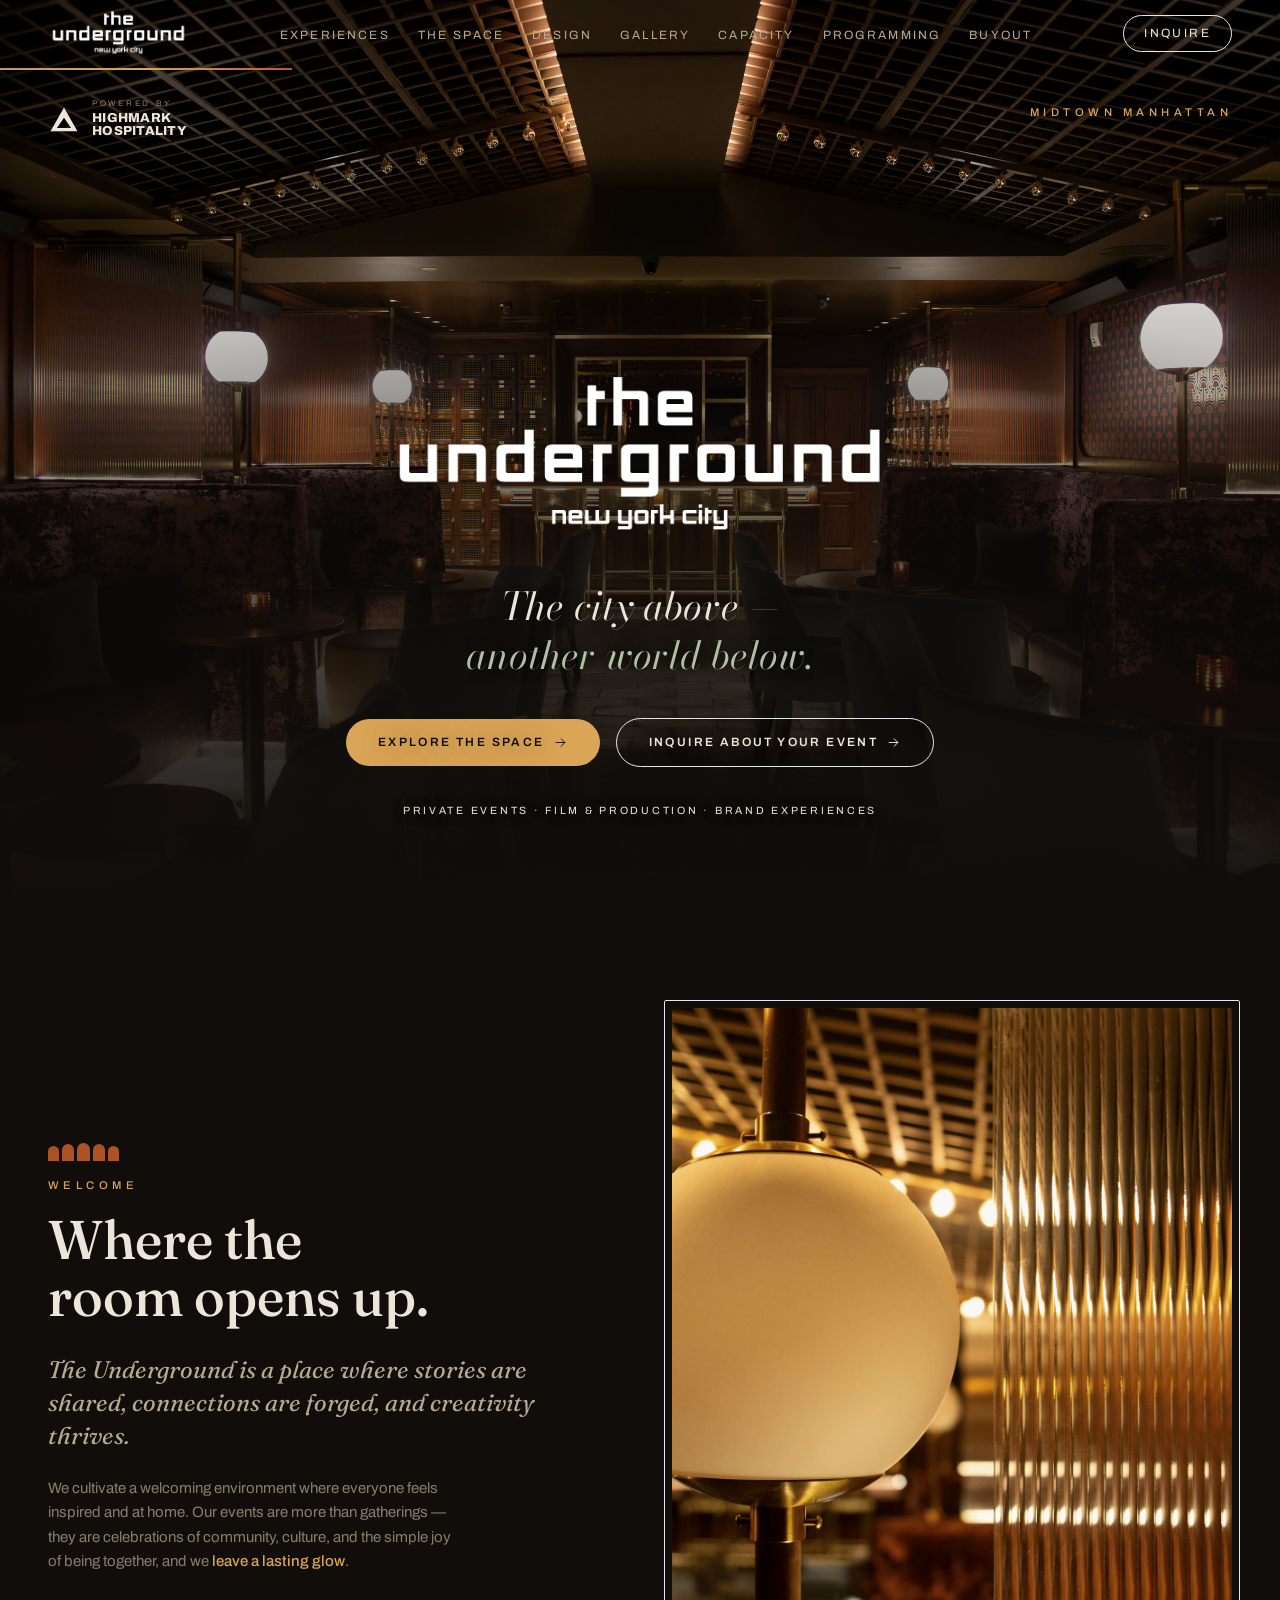
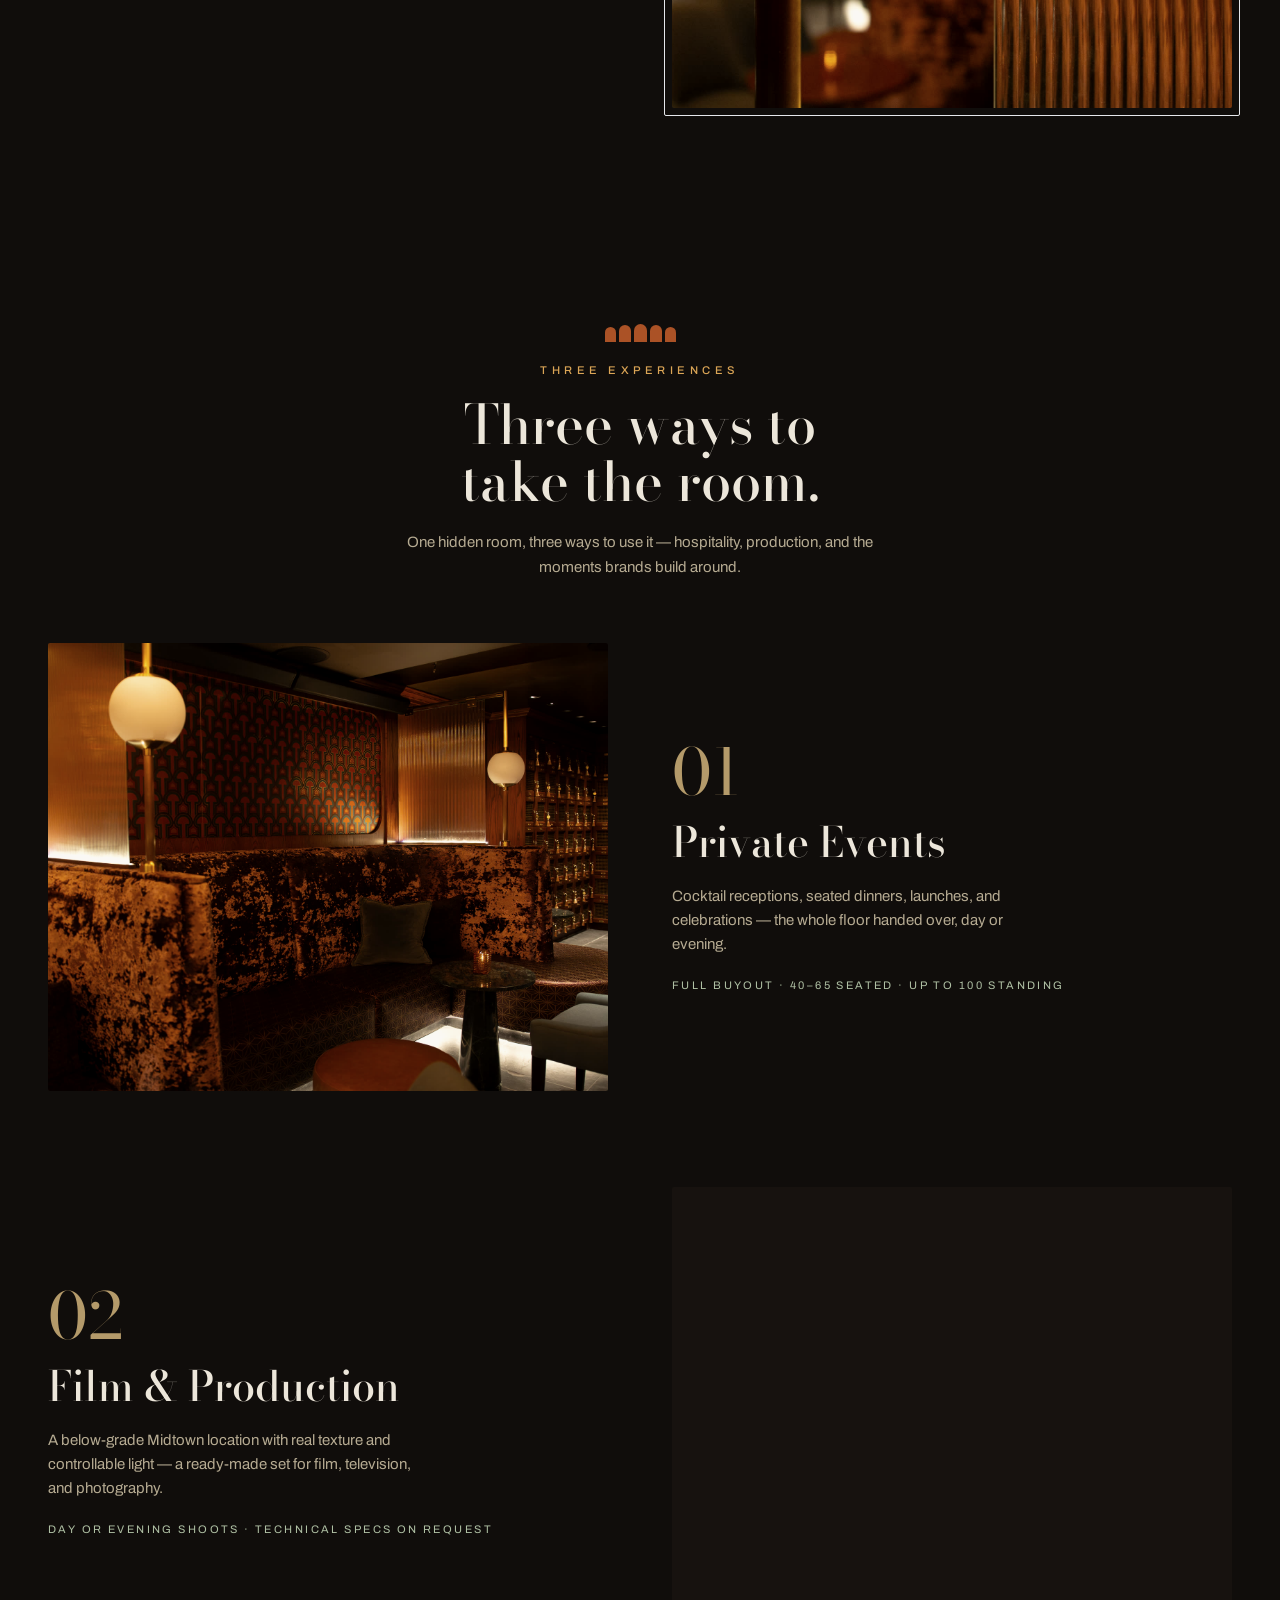
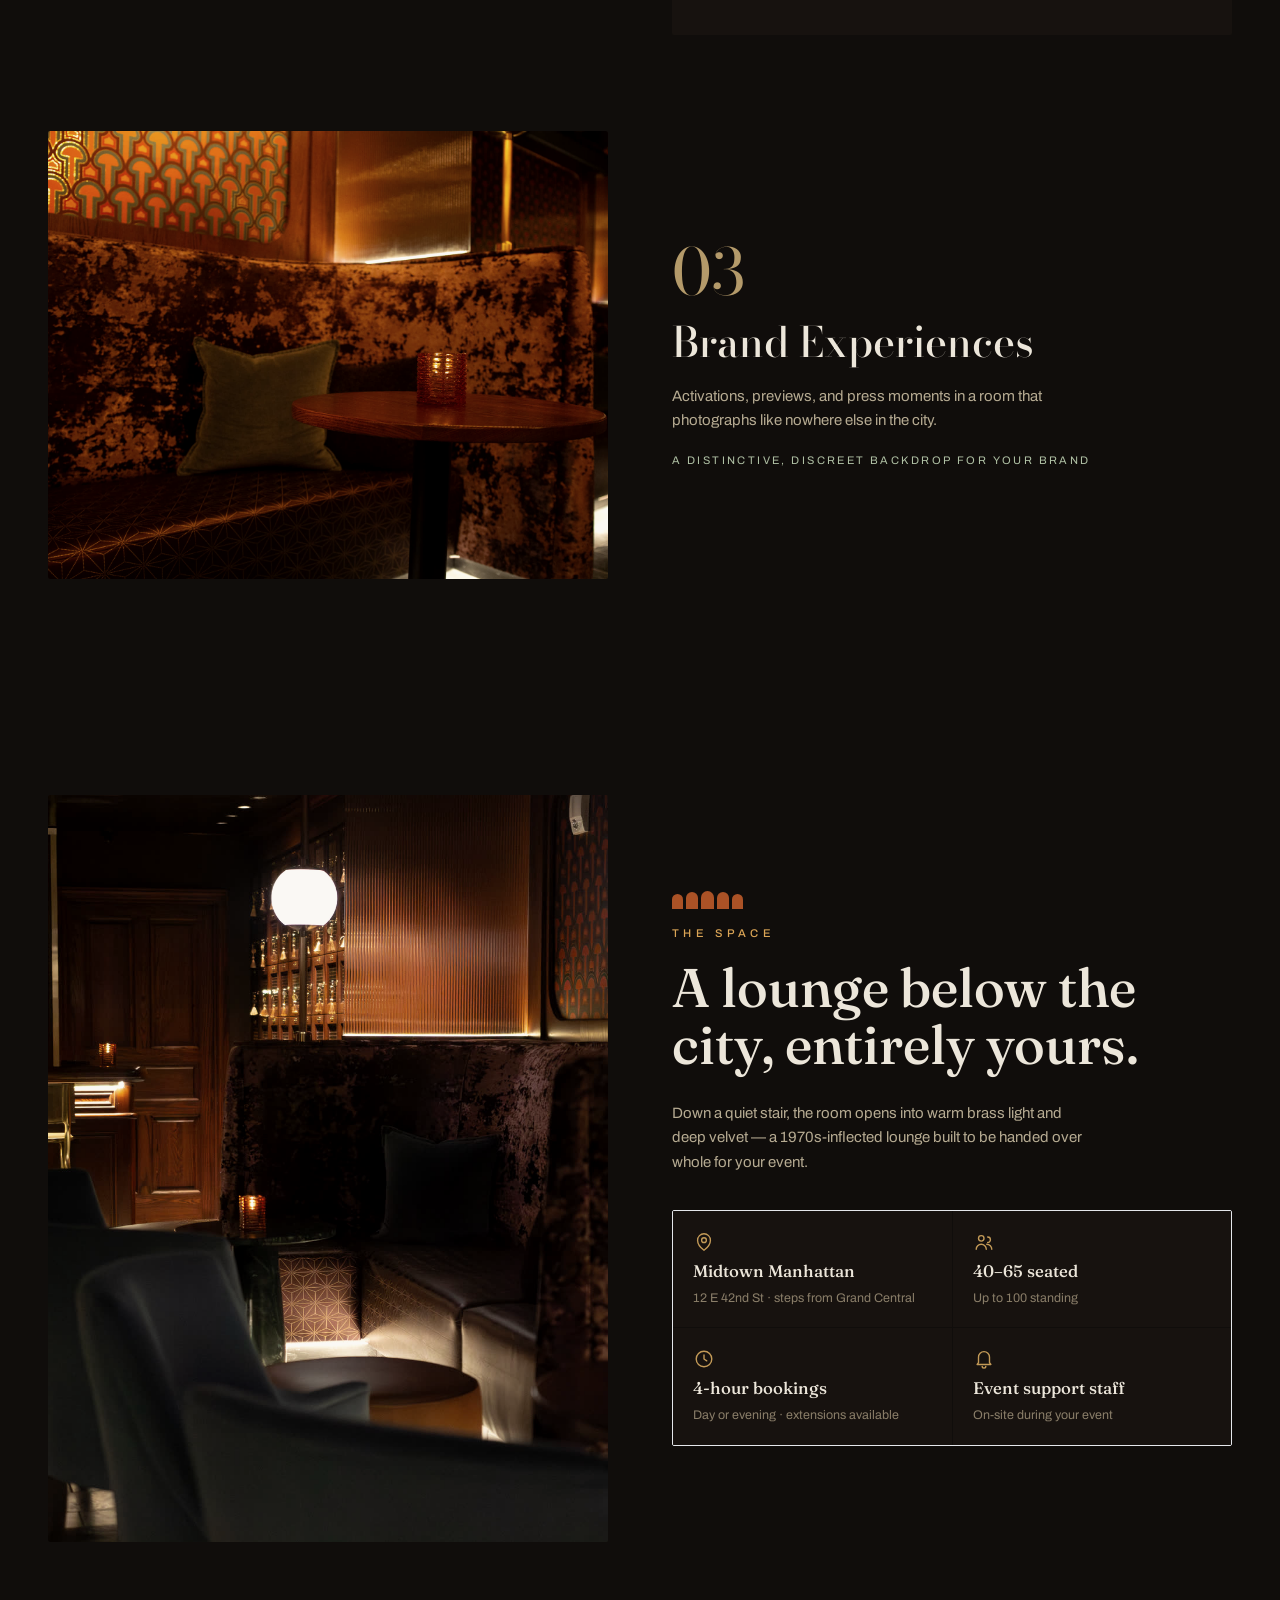
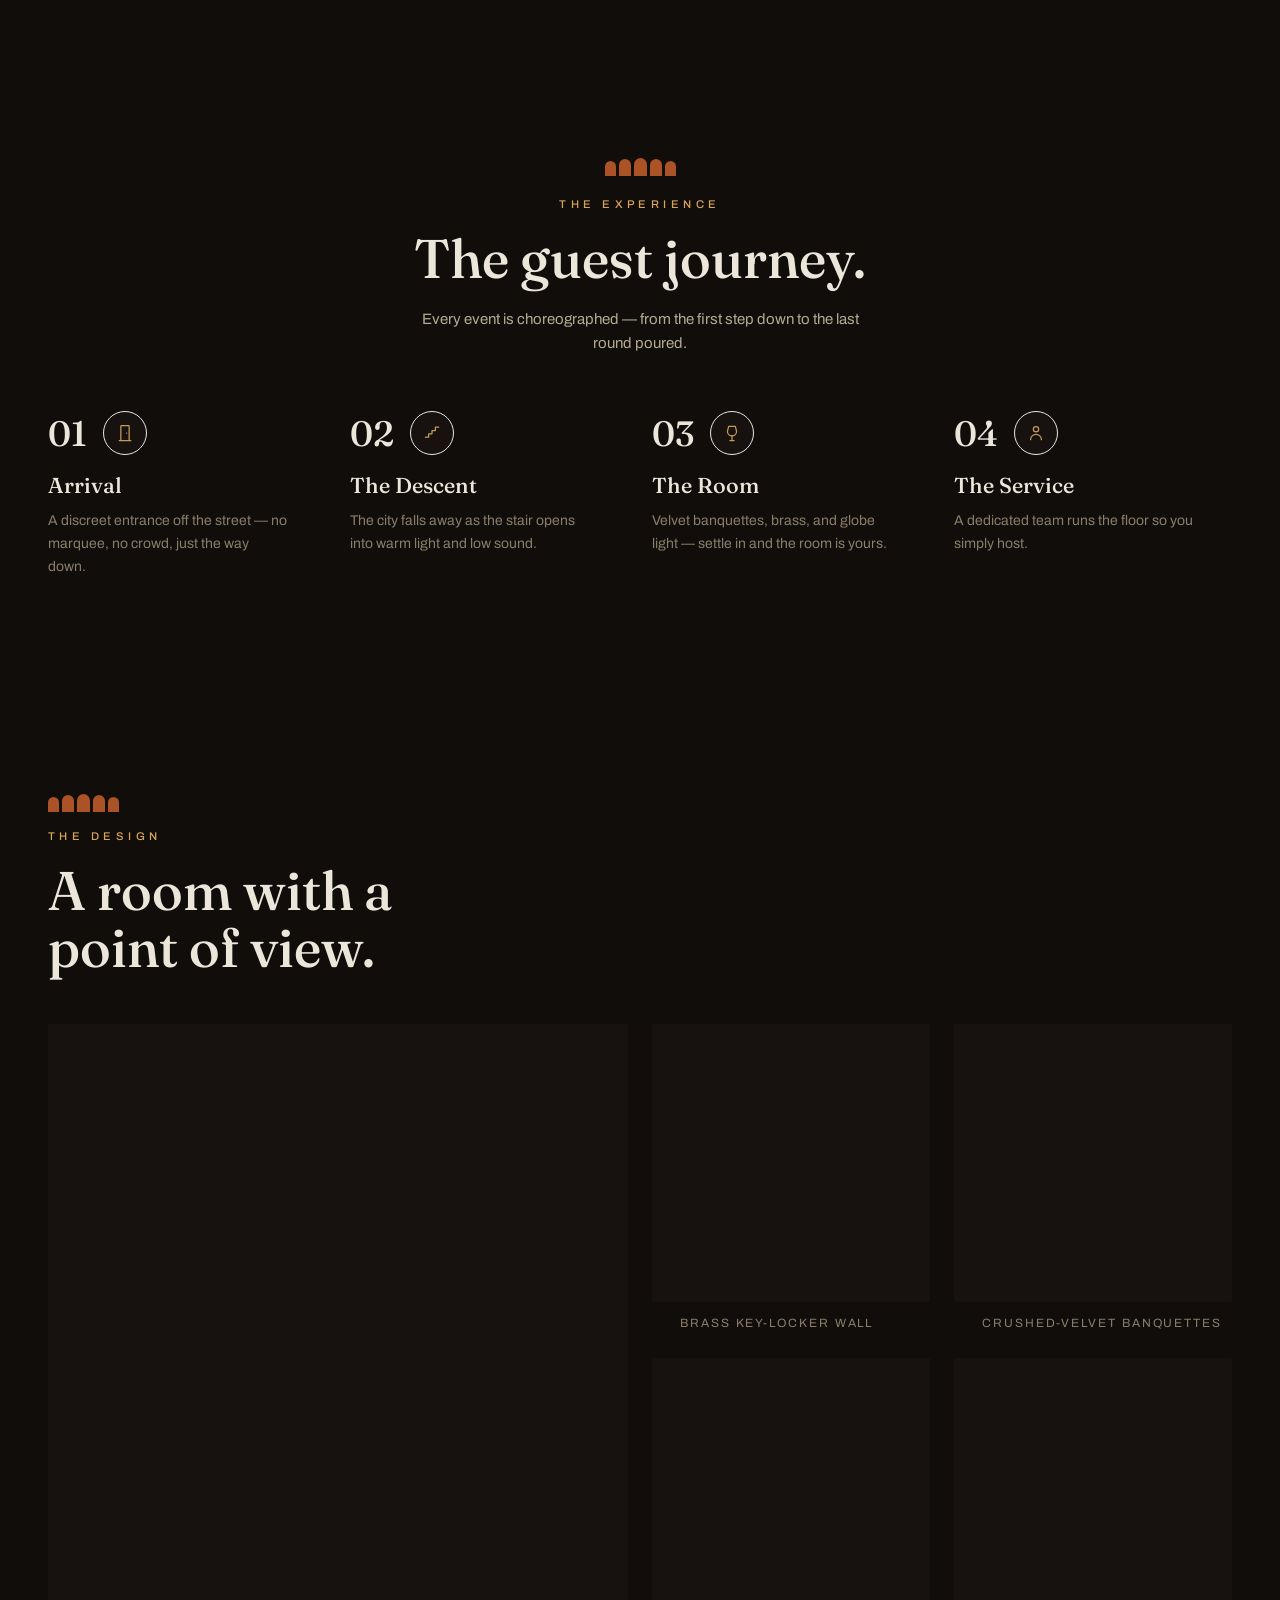
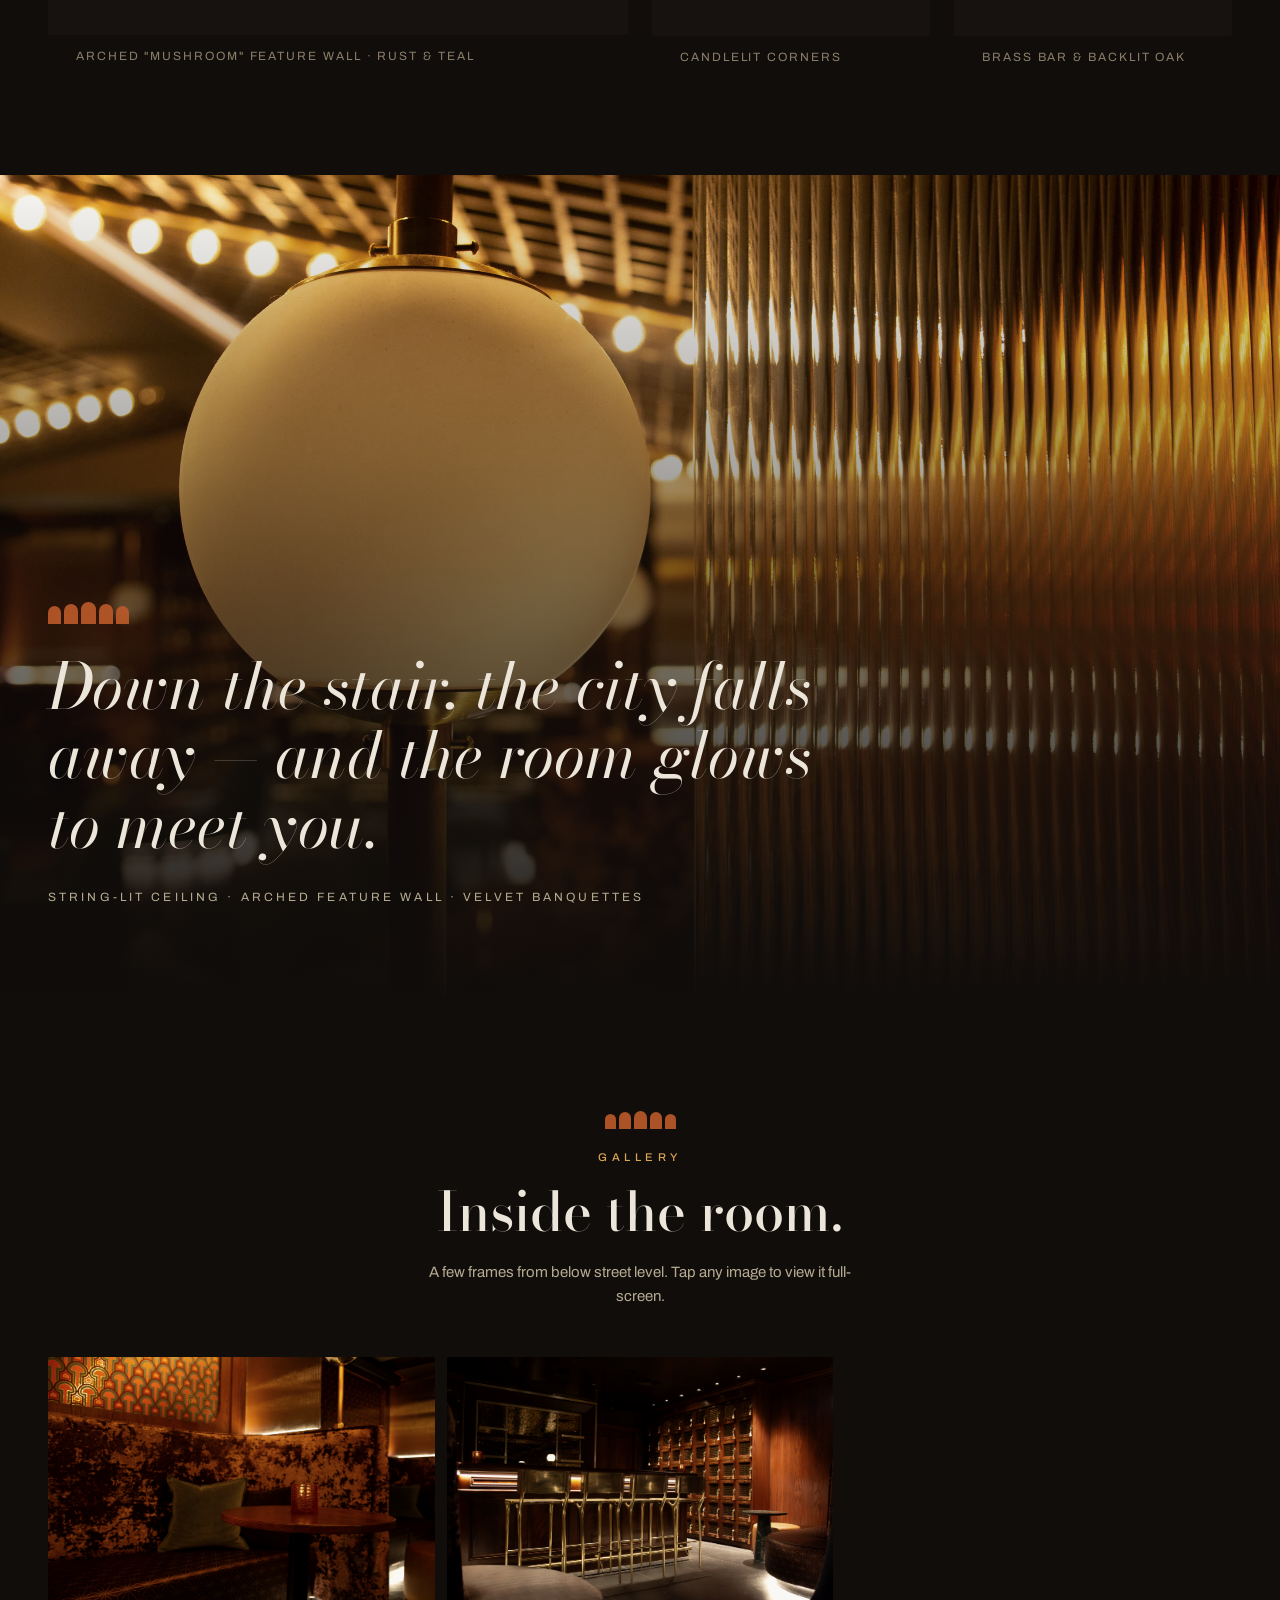
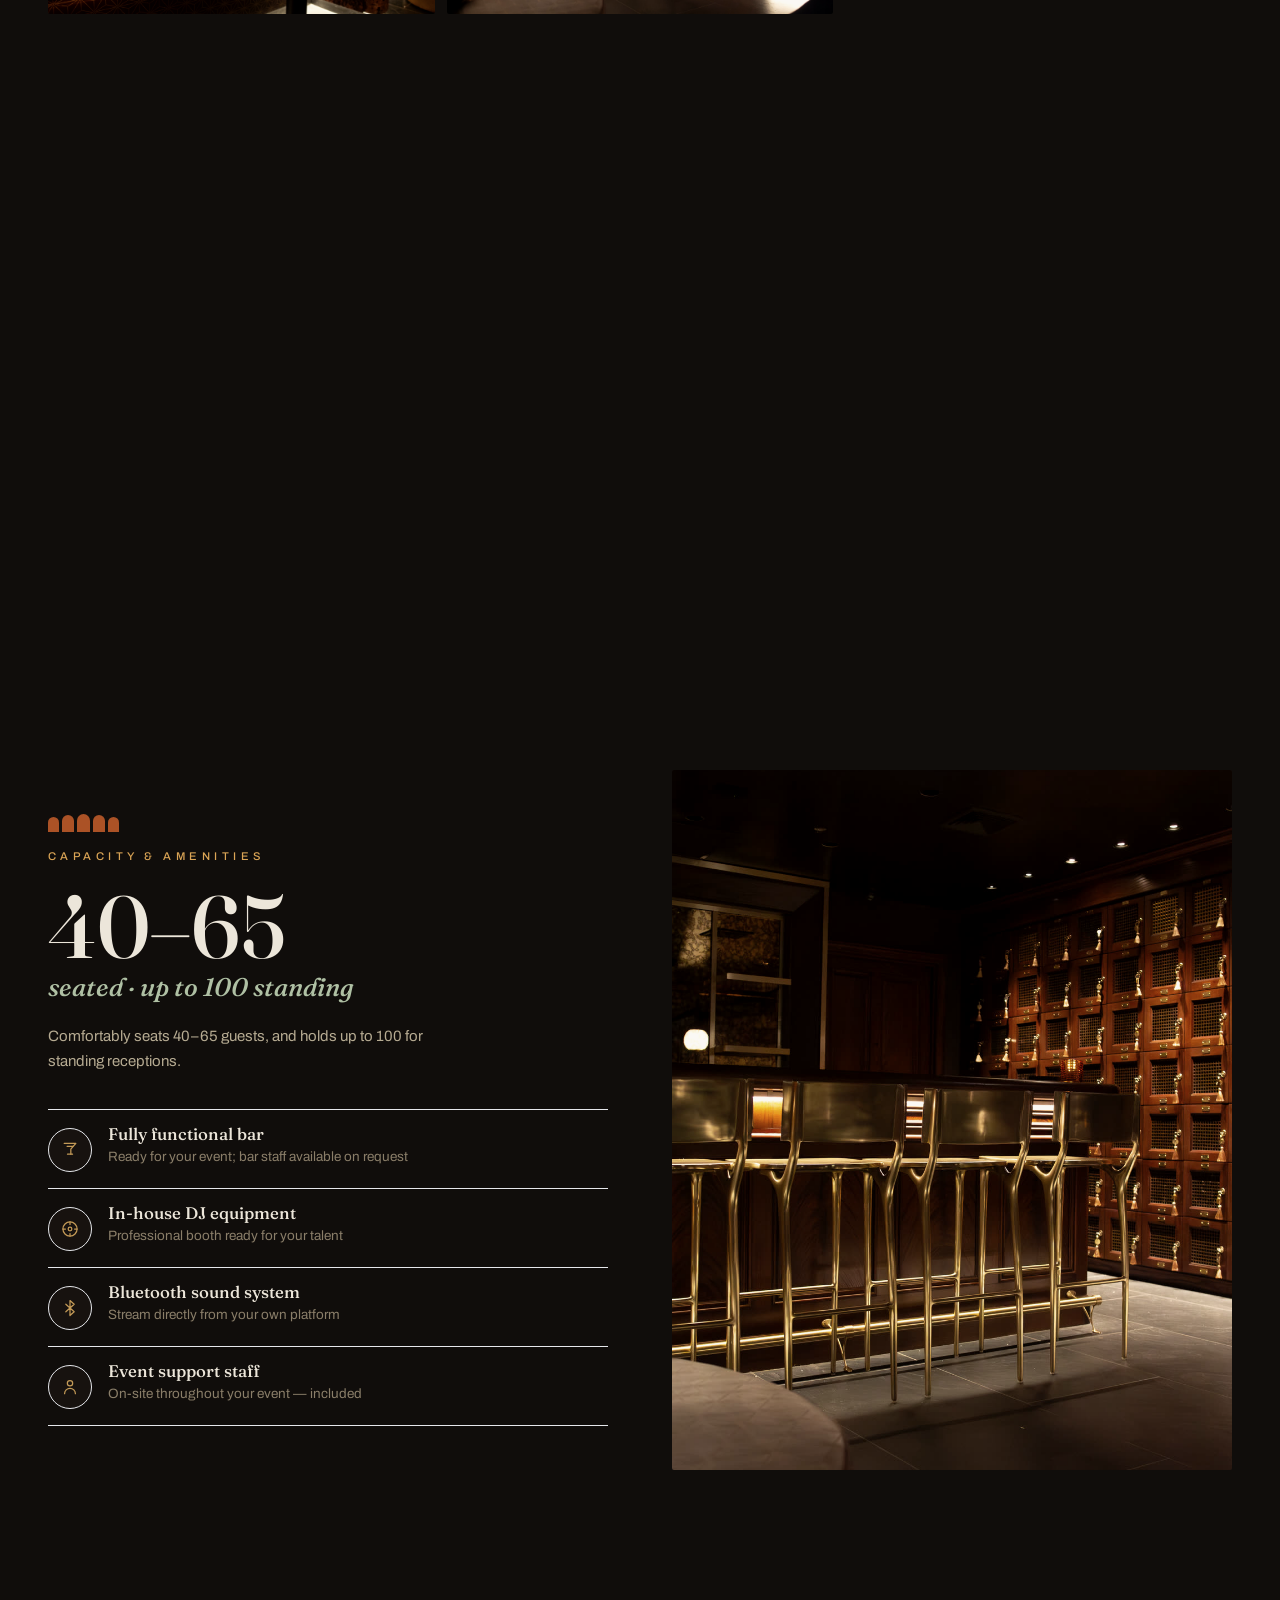
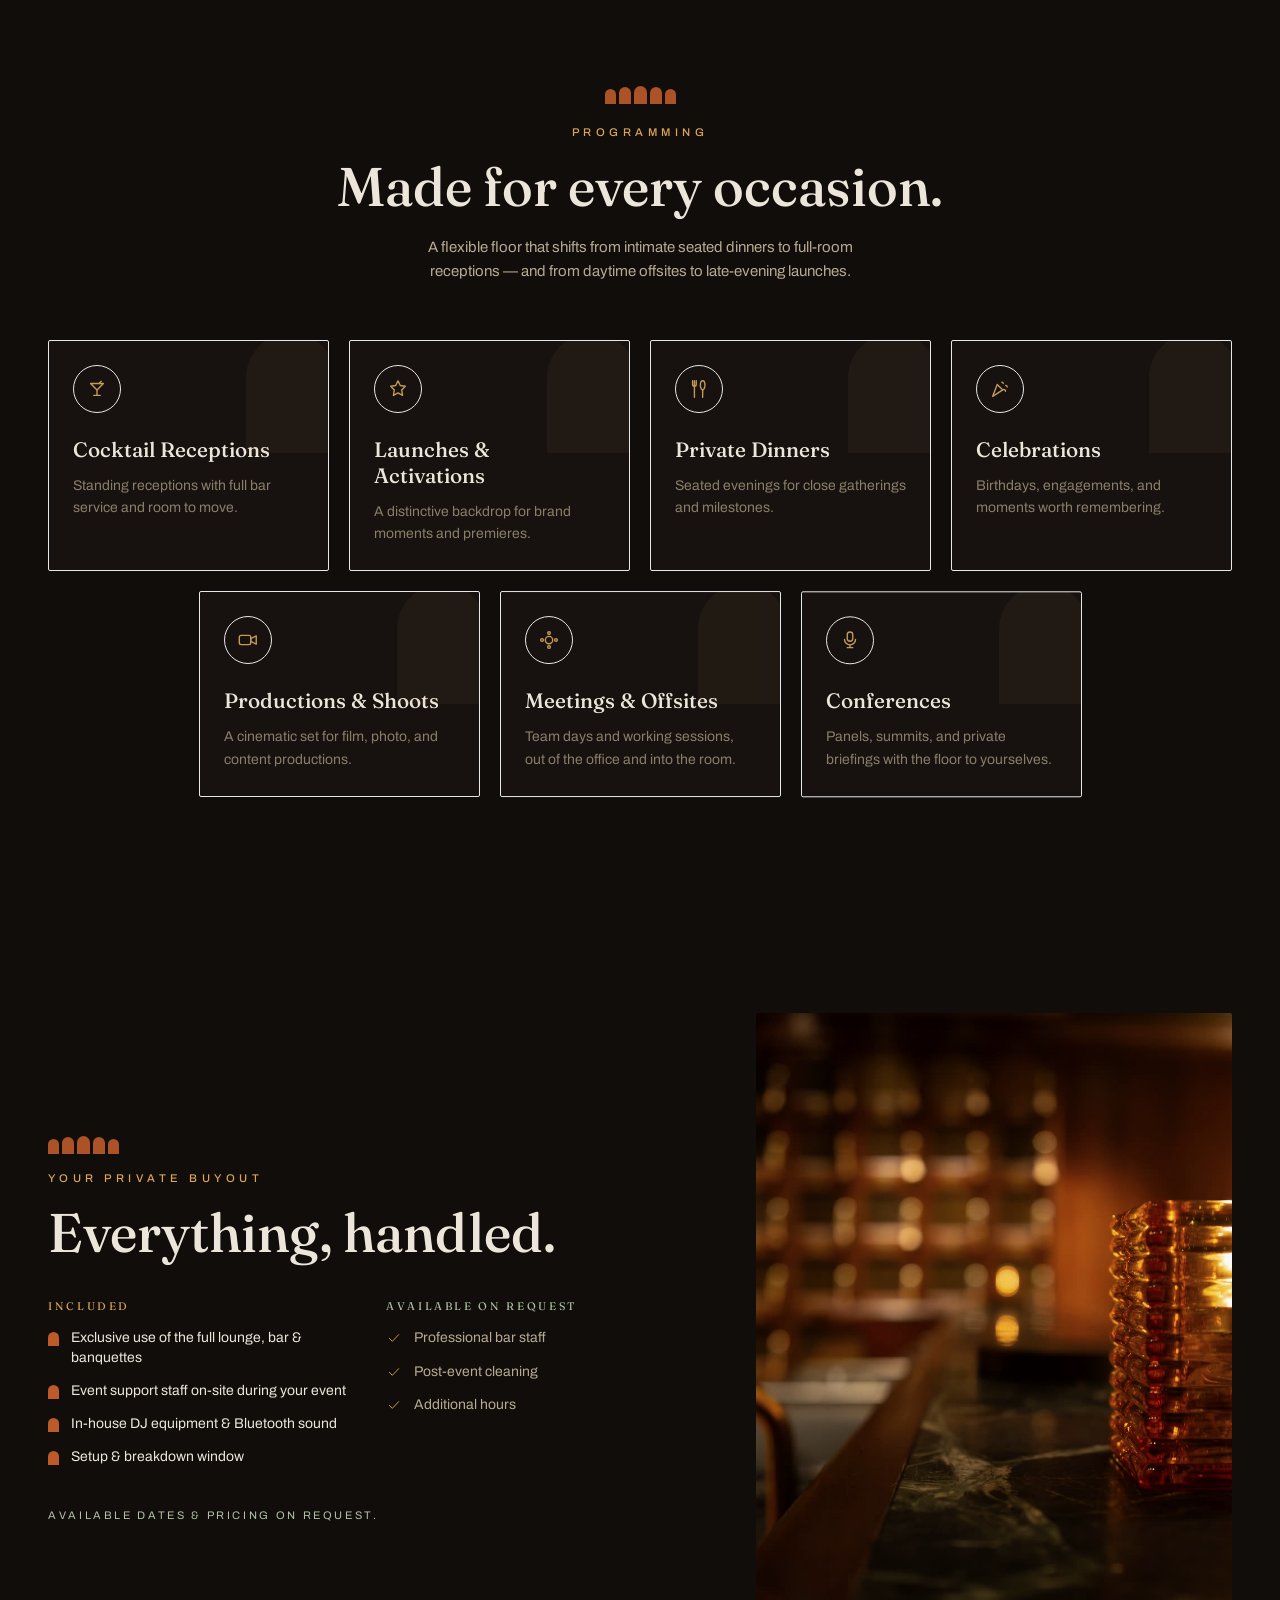
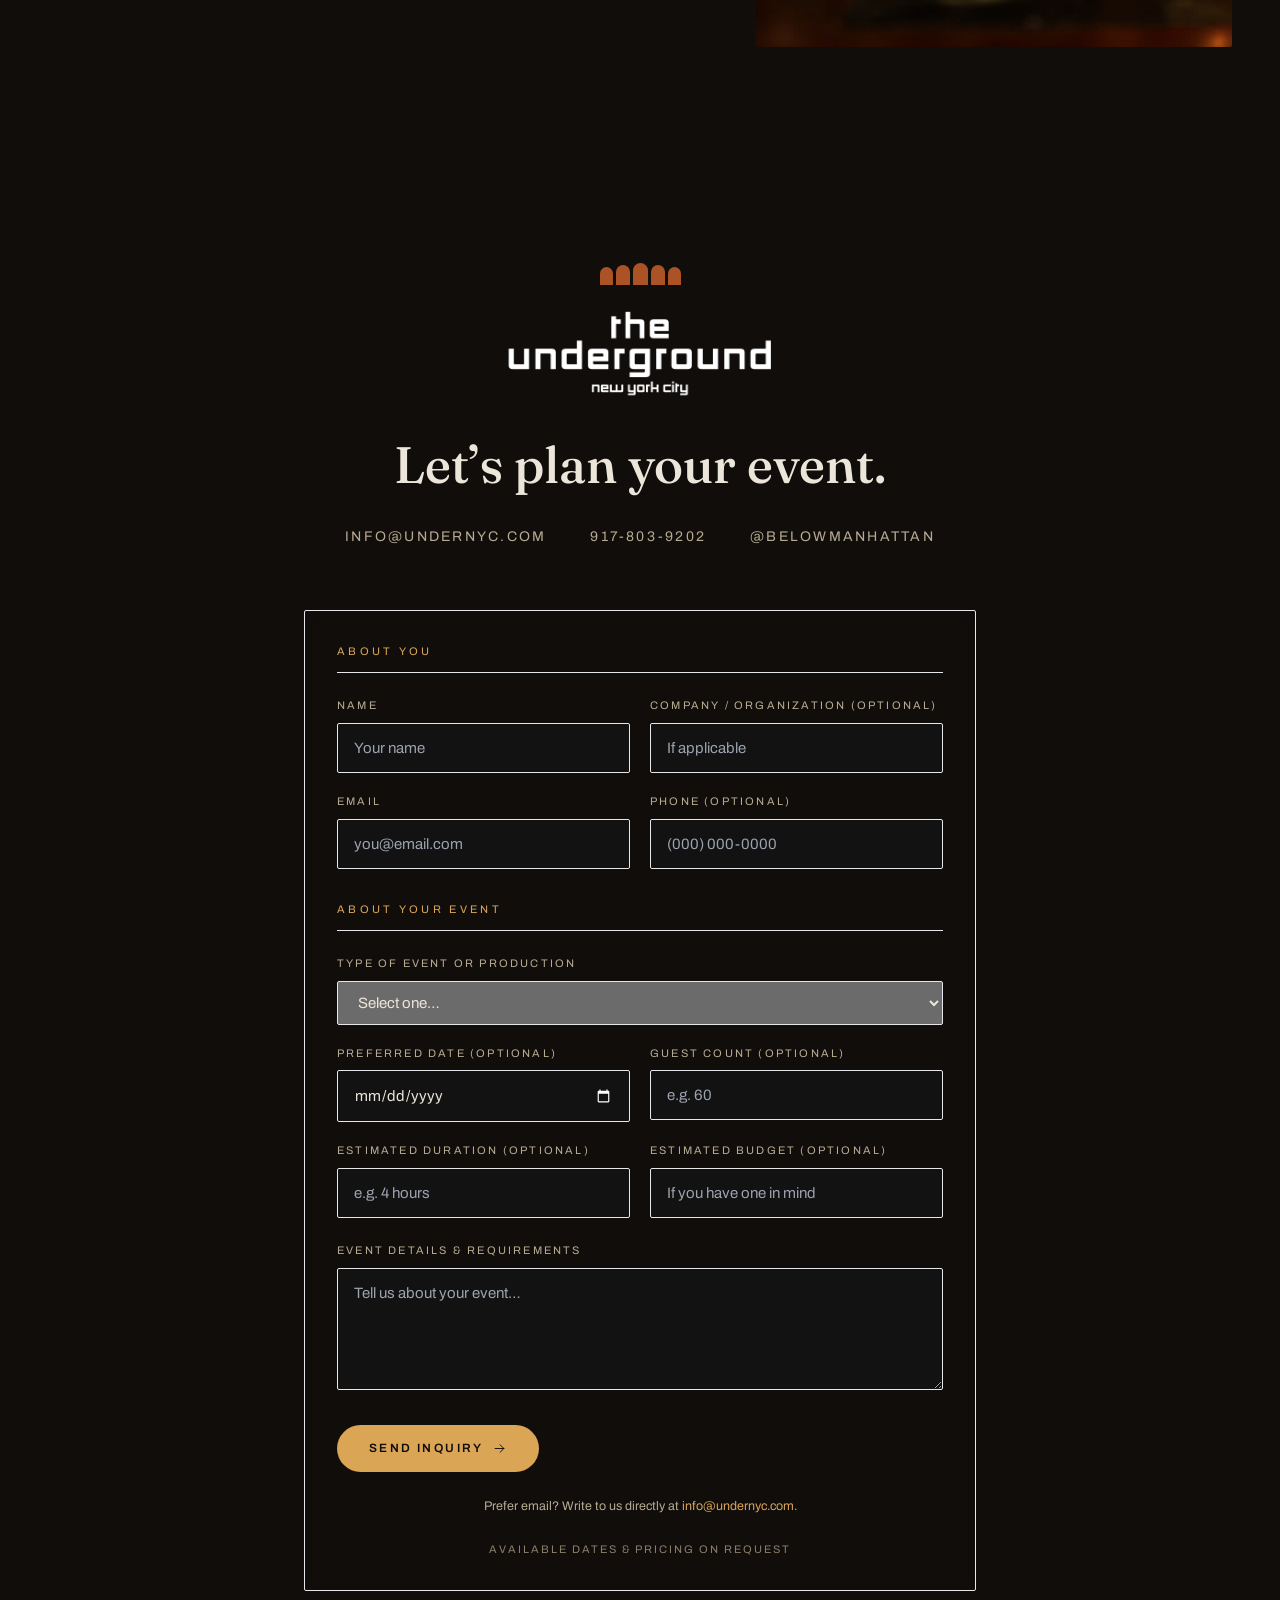
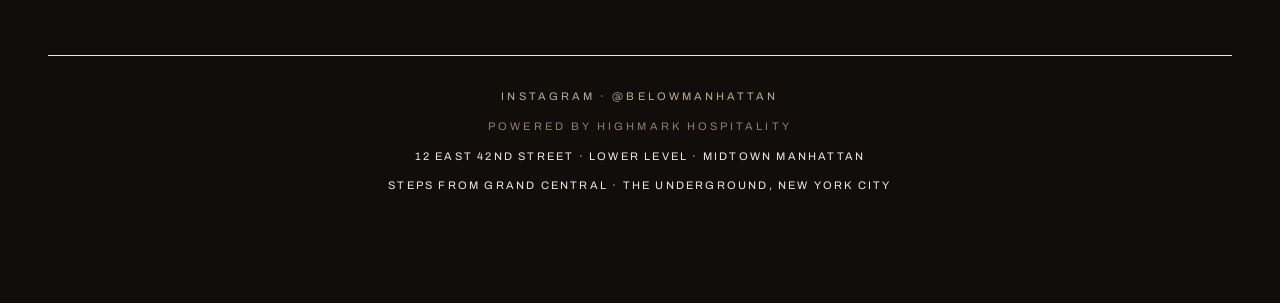
==== index.html @ 2f8ba1d9 "Fix anchor scroll: set html scroll-behavior:auto (CSS smooth was fighting the JS scroll animation)" ====
<!doctype html>
<html lang="en">
  <head>
    <meta charset="UTF-8" />
    <link rel="icon" type="image/svg+xml" href="./favicon.svg" />
    <meta name="viewport" content="width=device-width, initial-scale=1.0" />
    <meta
      name="description"
      content="The Underground — a subterranean cocktail lounge and private event venue in New York City. Powered by Highmark Hospitality. Available dates & pricing on request."
    />
    <meta name="theme-color" content="#100D0B" />
    <link rel="canonical" href="https://santananyc7-hub.github.io/the-underground/" />

    <!-- Open Graph (link previews in iMessage, Slack, WhatsApp, email, social) -->
    <meta property="og:type" content="website" />
    <meta property="og:site_name" content="The Underground" />
    <meta property="og:title" content="The Underground — Private Events · New York City" />
    <meta
      property="og:description"
      content="A subterranean cocktail lounge & private event venue in New York City. Powered by Highmark Hospitality. Available dates & pricing on request."
    />
    <meta property="og:url" content="https://santananyc7-hub.github.io/the-underground/" />
    <meta property="og:image" content="https://santananyc7-hub.github.io/the-underground/og-image.jpg" />
    <meta property="og:image:width" content="1200" />
    <meta property="og:image:height" content="630" />
    <meta property="og:image:alt" content="The Underground — a subterranean cocktail lounge in New York City." />

    <!-- Twitter / X -->
    <meta name="twitter:card" content="summary_large_image" />
    <meta name="twitter:title" content="The Underground — Private Events · New York City" />
    <meta
      name="twitter:description"
      content="A subterranean cocktail lounge & private event venue in NYC. Available dates & pricing on request."
    />
    <meta name="twitter:image" content="https://santananyc7-hub.github.io/the-underground/og-image.jpg" />

    <!-- Structured data for search engines -->
    <script type="application/ld+json">
    {
      "@context": "https://schema.org",
      "@type": "EventVenue",
      "name": "The Underground",
      "description": "A below-grade Midtown Manhattan venue for private events, film & photography production, and brand experiences — steps from Grand Central. Powered by Highmark Hospitality.",
      "url": "https://santananyc7-hub.github.io/the-underground/",
      "image": "https://santananyc7-hub.github.io/the-underground/og-image.jpg",
      "email": "info@undernyc.com",
      "telephone": "+1-917-803-9202",
      "address": {
        "@type": "PostalAddress",
        "streetAddress": "12 East 42nd Street, Lower Level",
        "addressLocality": "New York",
        "addressRegion": "NY",
        "postalCode": "10017",
        "addressCountry": "US"
      },
      "areaServed": "New York City",
      "maximumAttendeeCapacity": 100,
      "sameAs": ["https://www.instagram.com/belowmanhattan"],
      "parentOrganization": {
        "@type": "Organization",
        "name": "Highmark Hospitality"
      }
    }
    </script>

    <!-- Fonts: Fraunces (display) + Archivo (body) -->
    <link rel="preconnect" href="https://fonts.googleapis.com" />
    <link rel="preconnect" href="https://fonts.gstatic.com" crossorigin />
    <link
      href="https://fonts.googleapis.com/css2?family=Archivo:wght@400;500;600;700;800&family=Bodoni+Moda:ital,opsz,wght@0,6..96,400;0,6..96,500;0,6..96,600;1,6..96,400;1,6..96,500&family=Fraunces:ital,opsz,wght@0,9..144,400;0,9..144,500;0,9..144,600;1,9..144,400;1,9..144,500&family=Jura:wght@500;600;700&display=swap"
      rel="stylesheet"
    />

    <title>The Underground — Private Events · New York City</title>
    <script type="module" crossorigin src="./assets/index-Cf33kQbi.js"></script>
    <link rel="stylesheet" crossorigin href="./assets/index-HyzyE_MT.css">
  </head>
  <body>
    <div id="root"></div>
  </body>
</html>
---- assets/index-HyzyE_MT.css ----
*,:before,:after{--tw-border-spacing-x: 0;--tw-border-spacing-y: 0;--tw-translate-x: 0;--tw-translate-y: 0;--tw-rotate: 0;--tw-skew-x: 0;--tw-skew-y: 0;--tw-scale-x: 1;--tw-scale-y: 1;--tw-pan-x: ;--tw-pan-y: ;--tw-pinch-zoom: ;--tw-scroll-snap-strictness: proximity;--tw-gradient-from-position: ;--tw-gradient-via-position: ;--tw-gradient-to-position: ;--tw-ordinal: ;--tw-slashed-zero: ;--tw-numeric-figure: ;--tw-numeric-spacing: ;--tw-numeric-fraction: ;--tw-ring-inset: ;--tw-ring-offset-width: 0px;--tw-ring-offset-color: #fff;--tw-ring-color: rgb(59 130 246 / .5);--tw-ring-offset-shadow: 0 0 #0000;--tw-ring-shadow: 0 0 #0000;--tw-shadow: 0 0 #0000;--tw-shadow-colored: 0 0 #0000;--tw-blur: ;--tw-brightness: ;--tw-contrast: ;--tw-grayscale: ;--tw-hue-rotate: ;--tw-invert: ;--tw-saturate: ;--tw-sepia: ;--tw-drop-shadow: ;--tw-backdrop-blur: ;--tw-backdrop-brightness: ;--tw-backdrop-contrast: ;--tw-backdrop-grayscale: ;--tw-backdrop-hue-rotate: ;--tw-backdrop-invert: ;--tw-backdrop-opacity: ;--tw-backdrop-saturate: ;--tw-backdrop-sepia: ;--tw-contain-size: ;--tw-contain-layout: ;--tw-contain-paint: ;--tw-contain-style: }::backdrop{--tw-border-spacing-x: 0;--tw-border-spacing-y: 0;--tw-translate-x: 0;--tw-translate-y: 0;--tw-rotate: 0;--tw-skew-x: 0;--tw-skew-y: 0;--tw-scale-x: 1;--tw-scale-y: 1;--tw-pan-x: ;--tw-pan-y: ;--tw-pinch-zoom: ;--tw-scroll-snap-strictness: proximity;--tw-gradient-from-position: ;--tw-gradient-via-position: ;--tw-gradient-to-position: ;--tw-ordinal: ;--tw-slashed-zero: ;--tw-numeric-figure: ;--tw-numeric-spacing: ;--tw-numeric-fraction: ;--tw-ring-inset: ;--tw-ring-offset-width: 0px;--tw-ring-offset-color: #fff;--tw-ring-color: rgb(59 130 246 / .5);--tw-ring-offset-shadow: 0 0 #0000;--tw-ring-shadow: 0 0 #0000;--tw-shadow: 0 0 #0000;--tw-shadow-colored: 0 0 #0000;--tw-blur: ;--tw-brightness: ;--tw-contrast: ;--tw-grayscale: ;--tw-hue-rotate: ;--tw-invert: ;--tw-saturate: ;--tw-sepia: ;--tw-drop-shadow: ;--tw-backdrop-blur: ;--tw-backdrop-brightness: ;--tw-backdrop-contrast: ;--tw-backdrop-grayscale: ;--tw-backdrop-hue-rotate: ;--tw-backdrop-invert: ;--tw-backdrop-opacity: ;--tw-backdrop-saturate: ;--tw-backdrop-sepia: ;--tw-contain-size: ;--tw-contain-layout: ;--tw-contain-paint: ;--tw-contain-style: }*,:before,:after{box-sizing:border-box;border-width:0;border-style:solid;border-color:#e5e7eb}:before,:after{--tw-content: ""}html,:host{line-height:1.5;-webkit-text-size-adjust:100%;-moz-tab-size:4;-o-tab-size:4;tab-size:4;font-family:ui-sans-serif,system-ui,sans-serif,"Apple Color Emoji","Segoe UI Emoji",Segoe UI Symbol,"Noto Color Emoji";font-feature-settings:normal;font-variation-settings:normal;-webkit-tap-highlight-color:transparent}body{margin:0;line-height:inherit}hr{height:0;color:inherit;border-top-width:1px}abbr:where([title]){-webkit-text-decoration:underline dotted;text-decoration:underline dotted}h1,h2,h3,h4,h5,h6{font-size:inherit;font-weight:inherit}a{color:inherit;text-decoration:inherit}b,strong{font-weight:bolder}code,kbd,samp,pre{font-family:ui-monospace,SFMono-Regular,Menlo,Monaco,Consolas,Liberation Mono,Courier New,monospace;font-feature-settings:normal;font-variation-settings:normal;font-size:1em}small{font-size:80%}sub,sup{font-size:75%;line-height:0;position:relative;vertical-align:baseline}sub{bottom:-.25em}sup{top:-.5em}table{text-indent:0;border-color:inherit;border-collapse:collapse}button,input,optgroup,select,textarea{font-family:inherit;font-feature-settings:inherit;font-variation-settings:inherit;font-size:100%;font-weight:inherit;line-height:inherit;letter-spacing:inherit;color:inherit;margin:0;padding:0}button,select{text-transform:none}button,input:where([type=button]),input:where([type=reset]),input:where([type=submit]){-webkit-appearance:button;background-color:transparent;background-image:none}:-moz-focusring{outline:auto}:-moz-ui-invalid{box-shadow:none}progress{vertical-align:baseline}::-webkit-inner-spin-button,::-webkit-outer-spin-button{height:auto}[type=search]{-webkit-appearance:textfield;outline-offset:-2px}::-webkit-search-decoration{-webkit-appearance:none}::-webkit-file-upload-button{-webkit-appearance:button;font:inherit}summary{display:list-item}blockquote,dl,dd,h1,h2,h3,h4,h5,h6,hr,figure,p,pre{margin:0}fieldset{margin:0;padding:0}legend{padding:0}ol,ul,menu{list-style:none;margin:0;padding:0}dialog{padding:0}textarea{resize:vertical}input::-moz-placeholder,textarea::-moz-placeholder{opacity:1;color:#9ca3af}input::placeholder,textarea::placeholder{opacity:1;color:#9ca3af}button,[role=button]{cursor:pointer}:disabled{cursor:default}img,svg,video,canvas,audio,iframe,embed,object{display:block;vertical-align:middle}img,video{max-width:100%;height:auto}[hidden]:where(:not([hidden=until-found])){display:none}*{-webkit-font-smoothing:antialiased;-moz-osx-font-smoothing:grayscale}html{scroll-behavior:auto;scroll-padding-top:4.5rem;overflow-x:clip}body{background-color:var(--ink);color:var(--cream);font-family:Archivo,system-ui,sans-serif;line-height:1.6}h1,h2,h3{font-family:Fraunces,Georgia,serif;line-height:1.05;text-wrap:balance}:focus-visible{outline:2px solid var(--amber);outline-offset:3px;border-radius:2px}::-moz-selection{background:#dba55647;color:var(--cream)}::selection{background:#dba55647;color:var(--cream)}.container{width:100%}@media (min-width: 640px){.container{max-width:640px}}@media (min-width: 768px){.container{max-width:768px}}@media (min-width: 1024px){.container{max-width:1024px}}@media (min-width: 1280px){.container{max-width:1280px}}@media (min-width: 1536px){.container{max-width:1536px}}.eyebrow{font-family:Archivo,system-ui,sans-serif;text-transform:uppercase;letter-spacing:.4em;font-size:.7rem;font-weight:500;color:var(--amber)}.grade{filter:saturate(.82) contrast(1.04) brightness(.96) sepia(.06)}.section-pad{padding-block:clamp(4.5rem,12vh,9rem)}.sr-only{position:absolute;width:1px;height:1px;padding:0;margin:-1px;overflow:hidden;clip:rect(0,0,0,0);white-space:nowrap;border-width:0}.pointer-events-none{pointer-events:none}.visible{visibility:visible}.static{position:static}.fixed{position:fixed}.absolute{position:absolute}.relative{position:relative}.-inset-2{top:-.5rem;right:-.5rem;bottom:-.5rem;left:-.5rem}.inset-0{top:0;right:0;bottom:0;left:0}.inset-x-0{left:0;right:0}.-bottom-\[6\%\]{bottom:-6%}.-right-2{right:-.5rem}.-top-2{top:-.5rem}.-top-\[6\%\]{top:-6%}.bottom-0{bottom:0}.left-0{left:0}.left-1\/2{left:50%}.left-2{left:.5rem}.left-\[3\.2rem\]{left:3.2rem}.right-2{right:.5rem}.top-0{top:0}.top-1\.5{top:.375rem}.top-1\/2{top:50%}.top-3{top:.75rem}.top-6{top:1.5rem}.top-\[var\(--bar-h\)\]{top:var(--bar-h)}.-z-0{z-index:0}.-z-10{z-index:-10}.z-10{z-index:10}.z-40{z-index:40}.z-50{z-index:50}.z-\[55\]{z-index:55}.z-\[70\]{z-index:70}.z-\[80\]{z-index:80}.order-1{order:1}.order-2{order:2}.mx-auto{margin-left:auto;margin-right:auto}.mb-2{margin-bottom:.5rem}.mb-3{margin-bottom:.75rem}.mb-4{margin-bottom:1rem}.mb-5{margin-bottom:1.25rem}.mb-6{margin-bottom:1.5rem}.mb-7{margin-bottom:1.75rem}.mt-0\.5{margin-top:.125rem}.mt-1{margin-top:.25rem}.mt-10{margin-top:2.5rem}.mt-12{margin-top:3rem}.mt-14{margin-top:3.5rem}.mt-16{margin-top:4rem}.mt-2{margin-top:.5rem}.mt-3{margin-top:.75rem}.mt-4{margin-top:1rem}.mt-5{margin-top:1.25rem}.mt-6{margin-top:1.5rem}.mt-7{margin-top:1.75rem}.mt-9{margin-top:2.25rem}.block{display:block}.inline-block{display:inline-block}.inline{display:inline}.flex{display:flex}.inline-flex{display:inline-flex}.table{display:table}.grid{display:grid}.hidden{display:none}.aspect-\[3\/4\]{aspect-ratio:3/4}.aspect-\[4\/5\]{aspect-ratio:4/5}.aspect-\[5\/4\]{aspect-ratio:5/4}.aspect-square{aspect-ratio:1 / 1}.h-1{height:.25rem}.h-1\/3{height:33.333333%}.h-10{height:2.5rem}.h-11{height:2.75rem}.h-12{height:3rem}.h-3{height:.75rem}.h-9{height:2.25rem}.h-\[1\.5px\]{height:1.5px}.h-\[2px\]{height:2px}.h-\[80\%\]{height:80%}.h-\[var\(--bar-h\)\]{height:var(--bar-h)}.h-auto{height:auto}.h-full{height:100%}.h-px{height:1px}.max-h-full{max-height:100%}.min-h-\[100svh\]{min-height:100svh}.min-h-\[92svh\]{min-height:92svh}.w-1{width:.25rem}.w-10{width:2.5rem}.w-11{width:2.75rem}.w-12{width:3rem}.w-4{width:1rem}.w-5{width:1.25rem}.w-9{width:2.25rem}.w-\[calc\(100\%-2rem\)\]{width:calc(100% - 2rem)}.w-full{width:100%}.w-px{width:1px}.max-w-2xl{max-width:42rem}.max-w-\[18ch\]{max-width:18ch}.max-w-\[20ch\]{max-width:20ch}.max-w-\[30ch\]{max-width:30ch}.max-w-\[42ch\]{max-width:42ch}.max-w-\[44ch\]{max-width:44ch}.max-w-\[46ch\]{max-width:46ch}.max-w-\[48ch\]{max-width:48ch}.max-w-\[52ch\]{max-width:52ch}.max-w-\[54ch\]{max-width:54ch}.max-w-editorial{max-width:78rem}.max-w-full{max-width:100%}.flex-1{flex:1 1 0%}.shrink-0{flex-shrink:0}.basis-full{flex-basis:100%}.origin-left{transform-origin:left}.origin-top{transform-origin:top}.-translate-x-1\/2{--tw-translate-x: -50%;transform:translate(var(--tw-translate-x),var(--tw-translate-y)) rotate(var(--tw-rotate)) skew(var(--tw-skew-x)) skewY(var(--tw-skew-y)) scaleX(var(--tw-scale-x)) scaleY(var(--tw-scale-y))}.-translate-y-1\/2{--tw-translate-y: -50%;transform:translate(var(--tw-translate-x),var(--tw-translate-y)) rotate(var(--tw-rotate)) skew(var(--tw-skew-x)) skewY(var(--tw-skew-y)) scaleX(var(--tw-scale-x)) scaleY(var(--tw-scale-y))}.translate-y-2{--tw-translate-y: .5rem;transform:translate(var(--tw-translate-x),var(--tw-translate-y)) rotate(var(--tw-rotate)) skew(var(--tw-skew-x)) skewY(var(--tw-skew-y)) scaleX(var(--tw-scale-x)) scaleY(var(--tw-scale-y))}.-rotate-45{--tw-rotate: -45deg;transform:translate(var(--tw-translate-x),var(--tw-translate-y)) rotate(var(--tw-rotate)) skew(var(--tw-skew-x)) skewY(var(--tw-skew-y)) scaleX(var(--tw-scale-x)) scaleY(var(--tw-scale-y))}.rotate-180{--tw-rotate: 180deg;transform:translate(var(--tw-translate-x),var(--tw-translate-y)) rotate(var(--tw-rotate)) skew(var(--tw-skew-x)) skewY(var(--tw-skew-y)) scaleX(var(--tw-scale-x)) scaleY(var(--tw-scale-y))}.rotate-45{--tw-rotate: 45deg;transform:translate(var(--tw-translate-x),var(--tw-translate-y)) rotate(var(--tw-rotate)) skew(var(--tw-skew-x)) skewY(var(--tw-skew-y)) scaleX(var(--tw-scale-x)) scaleY(var(--tw-scale-y))}.scale-x-0{--tw-scale-x: 0;transform:translate(var(--tw-translate-x),var(--tw-translate-y)) rotate(var(--tw-rotate)) skew(var(--tw-skew-x)) skewY(var(--tw-skew-y)) scaleX(var(--tw-scale-x)) scaleY(var(--tw-scale-y))}.select-none{-webkit-user-select:none;-moz-user-select:none;user-select:none}.resize-y{resize:vertical}.columns-2{-moz-columns:2;columns:2}.break-inside-avoid{-moz-column-break-inside:avoid;break-inside:avoid}.grid-cols-2{grid-template-columns:repeat(2,minmax(0,1fr))}.flex-col{flex-direction:column}.flex-wrap{flex-wrap:wrap}.place-items-center{place-items:center}.items-start{align-items:flex-start}.items-end{align-items:flex-end}.items-center{align-items:center}.justify-start{justify-content:flex-start}.justify-end{justify-content:flex-end}.justify-center{justify-content:center}.justify-between{justify-content:space-between}.gap-10{gap:2.5rem}.gap-16{gap:4rem}.gap-2{gap:.5rem}.gap-3{gap:.75rem}.gap-3\.5{gap:.875rem}.gap-4{gap:1rem}.gap-5{gap:1.25rem}.gap-6{gap:1.5rem}.gap-7{gap:1.75rem}.gap-8{gap:2rem}.gap-\[3px\]{gap:3px}.gap-px{gap:1px}.gap-y-12{row-gap:3rem}.divide-y>:not([hidden])~:not([hidden]){--tw-divide-y-reverse: 0;border-top-width:calc(1px * calc(1 - var(--tw-divide-y-reverse)));border-bottom-width:calc(1px * var(--tw-divide-y-reverse))}.self-start{align-self:flex-start}.overflow-hidden{overflow:hidden}.rounded{border-radius:.25rem}.rounded-full{border-radius:9999px}.rounded-sm{border-radius:.125rem}.border{border-width:1px}.border-y{border-top-width:1px;border-bottom-width:1px}.border-b{border-bottom-width:1px}.border-t{border-top-width:1px}.border-transparent{border-color:transparent}.bg-amber{background-color:var(--amber)}.bg-cream{background-color:var(--cream)}.bg-current{background-color:currentColor}.bg-panel{background-color:var(--panel)}.bg-transparent{background-color:transparent}.bg-gradient-to-b{background-image:linear-gradient(to bottom,var(--tw-gradient-stops))}.bg-gradient-to-r{background-image:linear-gradient(to right,var(--tw-gradient-stops))}.bg-gradient-to-t{background-image:linear-gradient(to top,var(--tw-gradient-stops))}.from-brass{--tw-gradient-from: var(--brass) var(--tw-gradient-from-position);--tw-gradient-to: rgb(255 255 255 / 0) var(--tw-gradient-to-position);--tw-gradient-stops: var(--tw-gradient-from), var(--tw-gradient-to)}.from-ink{--tw-gradient-from: var(--ink) var(--tw-gradient-from-position);--tw-gradient-to: rgb(255 255 255 / 0) var(--tw-gradient-to-position);--tw-gradient-stops: var(--tw-gradient-from), var(--tw-gradient-to)}.from-transparent{--tw-gradient-from: transparent var(--tw-gradient-from-position);--tw-gradient-to: rgb(0 0 0 / 0) var(--tw-gradient-to-position);--tw-gradient-stops: var(--tw-gradient-from), var(--tw-gradient-to)}.via-amber{--tw-gradient-to: rgb(255 255 255 / 0) var(--tw-gradient-to-position);--tw-gradient-stops: var(--tw-gradient-from), var(--amber) var(--tw-gradient-via-position), var(--tw-gradient-to)}.to-ink{--tw-gradient-to: var(--ink) var(--tw-gradient-to-position)}.to-rust{--tw-gradient-to: var(--rust) var(--tw-gradient-to-position)}.to-transparent{--tw-gradient-to: transparent var(--tw-gradient-to-position)}.object-contain{-o-object-fit:contain;object-fit:contain}.object-cover{-o-object-fit:cover;object-fit:cover}.p-3{padding:.75rem}.p-4{padding:1rem}.p-6{padding:1.5rem}.px-4{padding-left:1rem;padding-right:1rem}.px-5{padding-left:1.25rem;padding-right:1.25rem}.px-8{padding-left:2rem;padding-right:2rem}.py-1\.5{padding-top:.375rem;padding-bottom:.375rem}.py-2{padding-top:.5rem;padding-bottom:.5rem}.py-3{padding-top:.75rem;padding-bottom:.75rem}.py-3\.5{padding-top:.875rem;padding-bottom:.875rem}.py-4{padding-top:1rem;padding-bottom:1rem}.pb-16{padding-bottom:4rem}.pb-3{padding-bottom:.75rem}.pb-4{padding-bottom:1rem}.pb-6{padding-bottom:1.5rem}.pb-\[0\.12em\]{padding-bottom:.12em}.pt-1{padding-top:.25rem}.pt-8{padding-top:2rem}.text-center{text-align:center}.font-body{font-family:Archivo,system-ui,sans-serif}.font-display{font-family:Fraunces,Georgia,serif}.font-editorial{font-family:Bodoni Moda,Fraunces,Georgia,serif}.font-wordmark{font-family:Jura,Archivo,system-ui,sans-serif}.text-\[1\.05rem\]{font-size:1.05rem}.text-\[1\.35rem\]{font-size:1.35rem}.text-\[1\.3rem\]{font-size:1.3rem}.text-\[10\.5px\]{font-size:10.5px}.text-\[11px\]{font-size:11px}.text-\[12\.5px\]{font-size:12.5px}.text-\[12px\]{font-size:12px}.text-\[13\.5px\]{font-size:13.5px}.text-\[13px\]{font-size:13px}.text-\[14px\]{font-size:14px}.text-\[15px\]{font-size:15px}.text-\[2\.2rem\]{font-size:2.2rem}.text-\[clamp\(1\.15rem\,2vw\,1\.5rem\)\]{font-size:clamp(1.15rem,2vw,1.5rem)}.text-\[clamp\(1\.1rem\,2\.4vw\,1\.6rem\)\]{font-size:clamp(1.1rem,2.4vw,1.6rem)}.text-\[clamp\(1\.35rem\,3\.4vw\,2\.4rem\)\]{font-size:clamp(1.35rem,3.4vw,2.4rem)}.text-\[clamp\(1\.8rem\,4vw\,2\.6rem\)\]{font-size:clamp(1.8rem,4vw,2.6rem)}.text-\[clamp\(1\.9rem\,5\.5vw\,4rem\)\]{font-size:clamp(1.9rem,5.5vw,4rem)}.text-\[clamp\(1\.9rem\,5vw\,3\.2rem\)\]{font-size:clamp(1.9rem,5vw,3.2rem)}.text-\[clamp\(2\.6rem\,6vw\,4rem\)\]{font-size:clamp(2.6rem,6vw,4rem)}.text-\[clamp\(2rem\,5vw\,3\.4rem\)\]{font-size:clamp(2rem,5vw,3.4rem)}.text-\[clamp\(3\.4rem\,9vw\,5\.5rem\)\]{font-size:clamp(3.4rem,9vw,5.5rem)}.text-sm{font-size:.875rem;line-height:1.25rem}.font-extrabold{font-weight:800}.font-medium{font-weight:500}.font-normal{font-weight:400}.font-semibold{font-weight:600}.uppercase{text-transform:uppercase}.lowercase{text-transform:lowercase}.italic{font-style:italic}.leading-\[1\.08\]{line-height:1.08}.leading-\[1\.14\]{line-height:1.14}.leading-none{line-height:1}.leading-relaxed{line-height:1.625}.leading-snug{line-height:1.375}.leading-tight{line-height:1.25}.tracking-\[0\.16em\]{letter-spacing:.16em}.tracking-\[0\.18em\]{letter-spacing:.18em}.tracking-\[0\.22em\]{letter-spacing:.22em}.tracking-\[0\.24em\]{letter-spacing:.24em}.tracking-\[0\.26em\]{letter-spacing:.26em}.tracking-\[0\.28em\]{letter-spacing:.28em}.tracking-\[0\.2em\]{letter-spacing:.2em}.tracking-\[0\.3em\]{letter-spacing:.3em}.text-amber{color:var(--amber)}.text-brass{color:var(--brass)}.text-champagne{color:var(--champagne)}.text-cream{color:var(--cream)}.text-faint{color:var(--faint)}.text-ink{color:var(--ink)}.text-muted{color:var(--muted)}.text-sage{color:var(--sage)}.underline-offset-2{text-underline-offset:2px}.opacity-0{opacity:0}.opacity-100{opacity:1}.opacity-90{opacity:.9}.opacity-\[0\.045\]{opacity:.045}.opacity-\[0\.06\]{opacity:.06}.opacity-\[0\.12\]{opacity:.12}.opacity-\[0\.14\]{opacity:.14}.mix-blend-soft-light{mix-blend-mode:soft-light}.mix-blend-difference{mix-blend-mode:difference}.shadow-2xl{--tw-shadow: 0 25px 50px -12px rgb(0 0 0 / .25);--tw-shadow-colored: 0 25px 50px -12px var(--tw-shadow-color);box-shadow:var(--tw-ring-offset-shadow, 0 0 #0000),var(--tw-ring-shadow, 0 0 #0000),var(--tw-shadow)}.outline{outline-style:solid}.ring{--tw-ring-offset-shadow: var(--tw-ring-inset) 0 0 0 var(--tw-ring-offset-width) var(--tw-ring-offset-color);--tw-ring-shadow: var(--tw-ring-inset) 0 0 0 calc(3px + var(--tw-ring-offset-width)) var(--tw-ring-color);box-shadow:var(--tw-ring-offset-shadow),var(--tw-ring-shadow),var(--tw-shadow, 0 0 #0000)}.filter{filter:var(--tw-blur) var(--tw-brightness) var(--tw-contrast) var(--tw-grayscale) var(--tw-hue-rotate) var(--tw-invert) var(--tw-saturate) var(--tw-sepia) var(--tw-drop-shadow)}.backdrop-blur-lg{--tw-backdrop-blur: blur(16px);-webkit-backdrop-filter:var(--tw-backdrop-blur) var(--tw-backdrop-brightness) var(--tw-backdrop-contrast) var(--tw-backdrop-grayscale) var(--tw-backdrop-hue-rotate) var(--tw-backdrop-invert) var(--tw-backdrop-opacity) var(--tw-backdrop-saturate) var(--tw-backdrop-sepia);backdrop-filter:var(--tw-backdrop-blur) var(--tw-backdrop-brightness) var(--tw-backdrop-contrast) var(--tw-backdrop-grayscale) var(--tw-backdrop-hue-rotate) var(--tw-backdrop-invert) var(--tw-backdrop-opacity) var(--tw-backdrop-saturate) var(--tw-backdrop-sepia)}.backdrop-blur-md{--tw-backdrop-blur: blur(12px);-webkit-backdrop-filter:var(--tw-backdrop-blur) var(--tw-backdrop-brightness) var(--tw-backdrop-contrast) var(--tw-backdrop-grayscale) var(--tw-backdrop-hue-rotate) var(--tw-backdrop-invert) var(--tw-backdrop-opacity) var(--tw-backdrop-saturate) var(--tw-backdrop-sepia);backdrop-filter:var(--tw-backdrop-blur) var(--tw-backdrop-brightness) var(--tw-backdrop-contrast) var(--tw-backdrop-grayscale) var(--tw-backdrop-hue-rotate) var(--tw-backdrop-invert) var(--tw-backdrop-opacity) var(--tw-backdrop-saturate) var(--tw-backdrop-sepia)}.backdrop-blur-sm{--tw-backdrop-blur: blur(4px);-webkit-backdrop-filter:var(--tw-backdrop-blur) var(--tw-backdrop-brightness) var(--tw-backdrop-contrast) var(--tw-backdrop-grayscale) var(--tw-backdrop-hue-rotate) var(--tw-backdrop-invert) var(--tw-backdrop-opacity) var(--tw-backdrop-saturate) var(--tw-backdrop-sepia);backdrop-filter:var(--tw-backdrop-blur) var(--tw-backdrop-brightness) var(--tw-backdrop-contrast) var(--tw-backdrop-grayscale) var(--tw-backdrop-hue-rotate) var(--tw-backdrop-invert) var(--tw-backdrop-opacity) var(--tw-backdrop-saturate) var(--tw-backdrop-sepia)}.transition{transition-property:color,background-color,border-color,text-decoration-color,fill,stroke,opacity,box-shadow,transform,filter,backdrop-filter;transition-timing-function:cubic-bezier(.4,0,.2,1);transition-duration:.15s}.transition-\[color\,background-color\]{transition-property:color,background-color;transition-timing-function:cubic-bezier(.4,0,.2,1);transition-duration:.15s}.transition-all{transition-property:all;transition-timing-function:cubic-bezier(.4,0,.2,1);transition-duration:.15s}.transition-colors{transition-property:color,background-color,border-color,text-decoration-color,fill,stroke;transition-timing-function:cubic-bezier(.4,0,.2,1);transition-duration:.15s}.transition-opacity{transition-property:opacity;transition-timing-function:cubic-bezier(.4,0,.2,1);transition-duration:.15s}.transition-transform{transition-property:transform;transition-timing-function:cubic-bezier(.4,0,.2,1);transition-duration:.15s}.duration-200{transition-duration:.2s}.duration-300{transition-duration:.3s}.duration-500{transition-duration:.5s}.duration-700{transition-duration:.7s}.duration-\[1200ms\]{transition-duration:1.2s}.ease-editorial{transition-timing-function:cubic-bezier(.22,1,.36,1)}.\[color-scheme\:dark\]{color-scheme:dark}.\[column-gap\:0\.75rem\]{-moz-column-gap:.75rem;column-gap:.75rem}.\[text-shadow\:0_1px_12px_rgba\(0\,0\,0\,0\.7\)\]{text-shadow:0 1px 12px rgba(0,0,0,.7)}.\[text-shadow\:0_1px_18px_rgba\(0\,0\,0\,0\.75\)\]{text-shadow:0 1px 18px rgba(0,0,0,.75)}.\[text-shadow\:0_1px_28px_rgba\(0\,0\,0\,0\.55\)\]{text-shadow:0 1px 28px rgba(0,0,0,.55)}:root{--ink: #100d0b;--panel: #17120f;--cream: #ece6da;--muted: #b6ab92;--faint: #8a7e69;--amber: #dba556;--brass: #c39a57;--rust: #bc5a2a;--sage: #afc0a4;--champagne: #b49a6a;--olive: #3b413a;--bar-h: 4.25rem;color-scheme:dark}@media (prefers-reduced-motion: reduce){html{scroll-behavior:auto}*,*:before,*:after{animation-duration:.001ms!important;animation-iteration-count:1!important;transition-duration:.001ms!important}}.hover\:border-amber:hover{border-color:var(--amber)}.hover\:bg-amber:hover{background-color:var(--amber)}.hover\:text-amber:hover{color:var(--amber)}.hover\:text-cream:hover{color:var(--cream)}.hover\:text-ink:hover{color:var(--ink)}.hover\:underline:hover{text-decoration-line:underline}.focus\:not-sr-only:focus{position:static;width:auto;height:auto;padding:0;margin:0;overflow:visible;clip:auto;white-space:normal}.focus\:fixed:focus{position:fixed}.focus\:left-4:focus{left:1rem}.focus\:top-4:focus{top:1rem}.focus\:z-\[60\]:focus{z-index:60}.focus\:rounded-full:focus{border-radius:9999px}.focus\:border-amber:focus{border-color:var(--amber)}.focus\:bg-amber:focus{background-color:var(--amber)}.focus\:px-5:focus{padding-left:1.25rem;padding-right:1.25rem}.focus\:py-2:focus{padding-top:.5rem;padding-bottom:.5rem}.focus\:text-\[12px\]:focus{font-size:12px}.focus\:font-semibold:focus{font-weight:600}.focus\:uppercase:focus{text-transform:uppercase}.focus\:tracking-\[0\.2em\]:focus{letter-spacing:.2em}.focus\:text-ink:focus{color:var(--ink)}.focus\:outline-none:focus{outline:2px solid transparent;outline-offset:2px}.active\:scale-\[0\.97\]:active{--tw-scale-x: .97;--tw-scale-y: .97;transform:translate(var(--tw-translate-x),var(--tw-translate-y)) rotate(var(--tw-rotate)) skew(var(--tw-skew-x)) skewY(var(--tw-skew-y)) scaleX(var(--tw-scale-x)) scaleY(var(--tw-scale-y))}.group:hover .group-hover\:translate-x-1{--tw-translate-x: .25rem;transform:translate(var(--tw-translate-x),var(--tw-translate-y)) rotate(var(--tw-rotate)) skew(var(--tw-skew-x)) skewY(var(--tw-skew-y)) scaleX(var(--tw-scale-x)) scaleY(var(--tw-scale-y))}.group:hover .group-hover\:translate-y-0{--tw-translate-y: 0px;transform:translate(var(--tw-translate-x),var(--tw-translate-y)) rotate(var(--tw-rotate)) skew(var(--tw-skew-x)) skewY(var(--tw-skew-y)) scaleX(var(--tw-scale-x)) scaleY(var(--tw-scale-y))}.group:hover .group-hover\:scale-\[1\.06\]{--tw-scale-x: 1.06;--tw-scale-y: 1.06;transform:translate(var(--tw-translate-x),var(--tw-translate-y)) rotate(var(--tw-rotate)) skew(var(--tw-skew-x)) skewY(var(--tw-skew-y)) scaleX(var(--tw-scale-x)) scaleY(var(--tw-scale-y))}.group:hover .group-hover\:scale-x-100{--tw-scale-x: 1;transform:translate(var(--tw-translate-x),var(--tw-translate-y)) rotate(var(--tw-rotate)) skew(var(--tw-skew-x)) skewY(var(--tw-skew-y)) scaleX(var(--tw-scale-x)) scaleY(var(--tw-scale-y))}.group:hover .group-hover\:text-ink{color:var(--ink)}.group:hover .group-hover\:opacity-100{opacity:1}.group:hover .group-hover\:opacity-\[0\.12\]{opacity:.12}@media (min-width: 640px){.sm\:left-6{left:1.5rem}.sm\:right-6{right:1.5rem}.sm\:col-span-2{grid-column:span 2 / span 2}.sm\:block{display:block}.sm\:inline-block{display:inline-block}.sm\:basis-\[calc\(50\%-0\.625rem\)\]{flex-basis:calc(50% - .625rem)}.sm\:grid-cols-2{grid-template-columns:repeat(2,minmax(0,1fr))}.sm\:flex-row{flex-direction:row}.sm\:gap-24{gap:6rem}.sm\:gap-4{gap:1rem}.sm\:gap-5{gap:1.25rem}.sm\:gap-x-10{-moz-column-gap:2.5rem;column-gap:2.5rem}.sm\:p-5{padding:1.25rem}.sm\:p-8{padding:2rem}.sm\:px-8{padding-left:2rem;padding-right:2rem}.sm\:pb-20{padding-bottom:5rem}.sm\:pb-24{padding-bottom:6rem}}@media (min-width: 768px){.md\:order-1{order:1}.md\:order-2{order:2}.md\:block{display:block}.md\:aspect-\[3\/4\]{aspect-ratio:3/4}.md\:columns-3{-moz-columns:3;columns:3}.md\:grid-cols-2{grid-template-columns:repeat(2,minmax(0,1fr))}.md\:grid-cols-\[1\.15fr_0\.85fr\]{grid-template-columns:1.15fr .85fr}.md\:items-center{align-items:center}.md\:gap-16{gap:4rem}}@media (min-width: 1024px){.lg\:block{display:block}.lg\:flex{display:flex}.lg\:hidden{display:none}.lg\:aspect-auto{aspect-ratio:auto}.lg\:h-\[calc\(100\%-2rem\)\]{height:calc(100% - 2rem)}.lg\:basis-\[calc\(25\%-0\.9375rem\)\]{flex-basis:calc(25% - .9375rem)}.lg\:grid-cols-2{grid-template-columns:repeat(2,minmax(0,1fr))}.lg\:grid-cols-4{grid-template-columns:repeat(4,minmax(0,1fr))}.lg\:gap-x-6{-moz-column-gap:1.5rem;column-gap:1.5rem}}
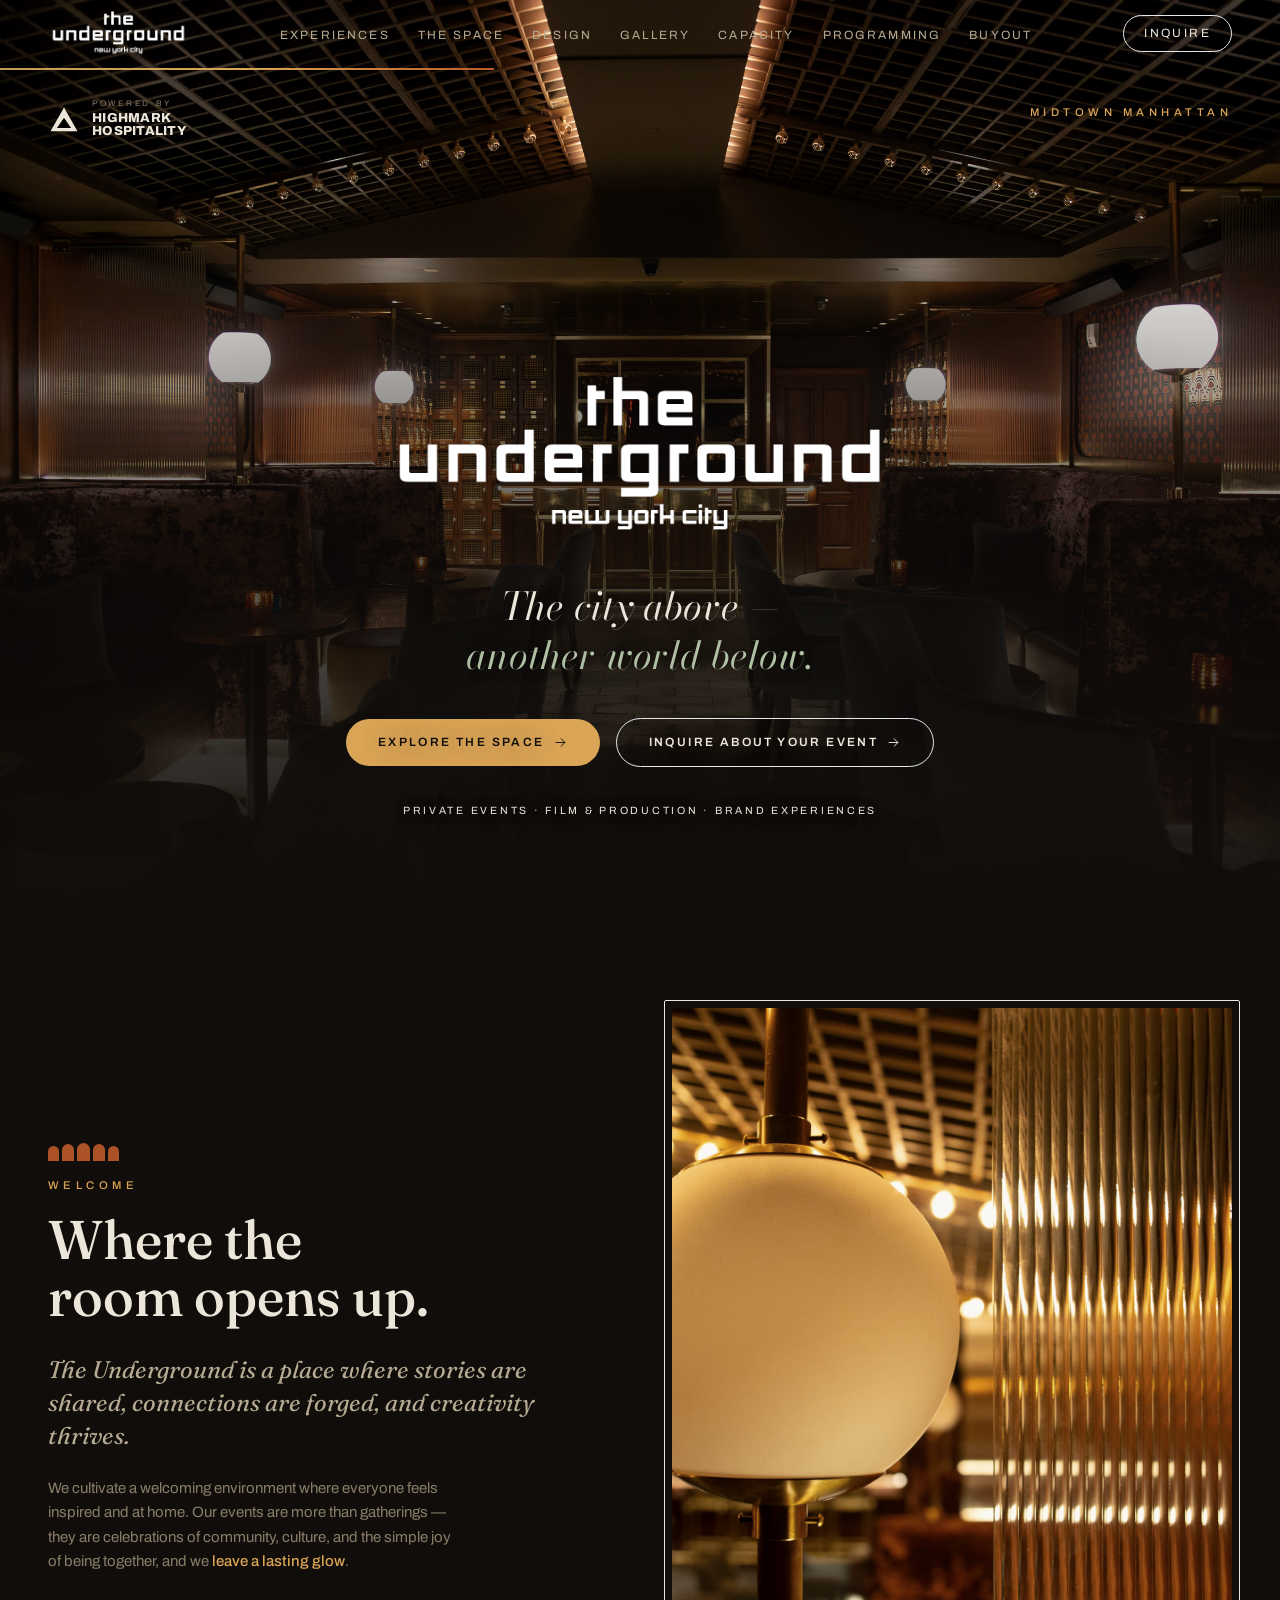
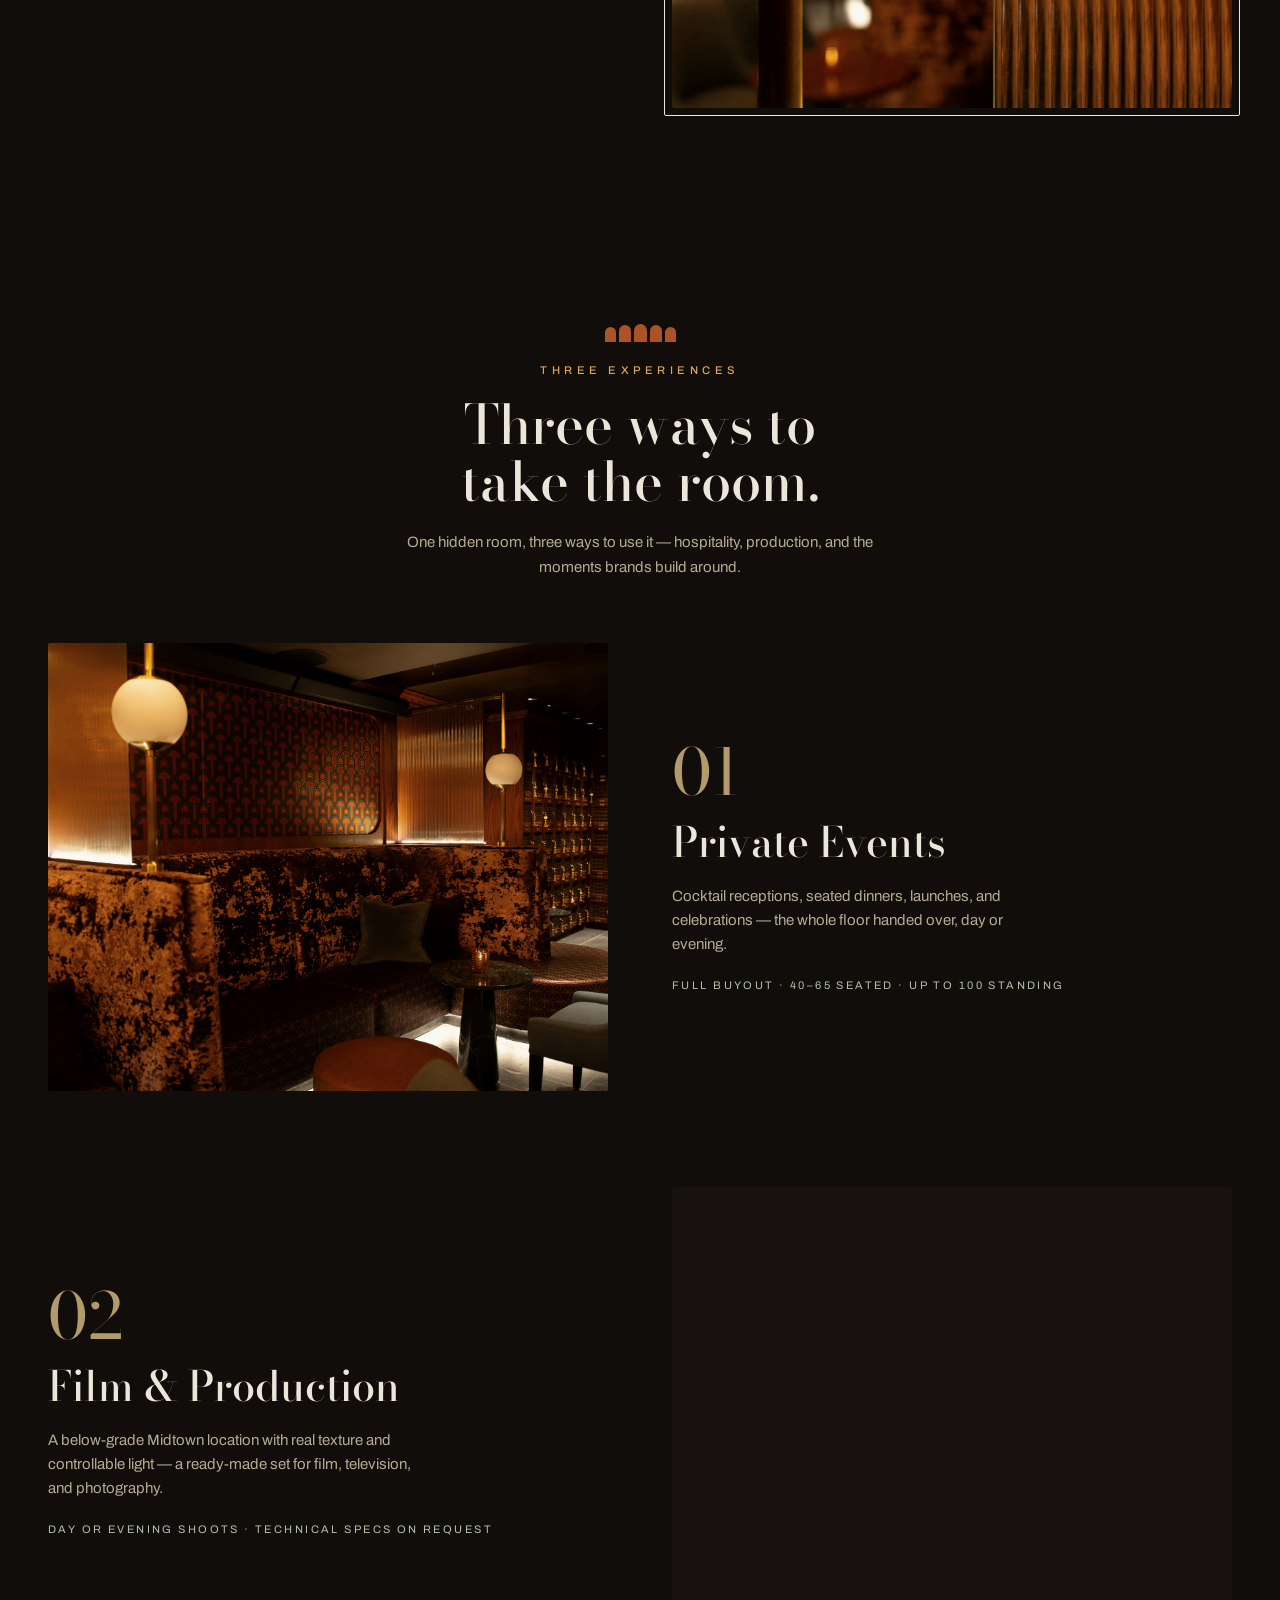
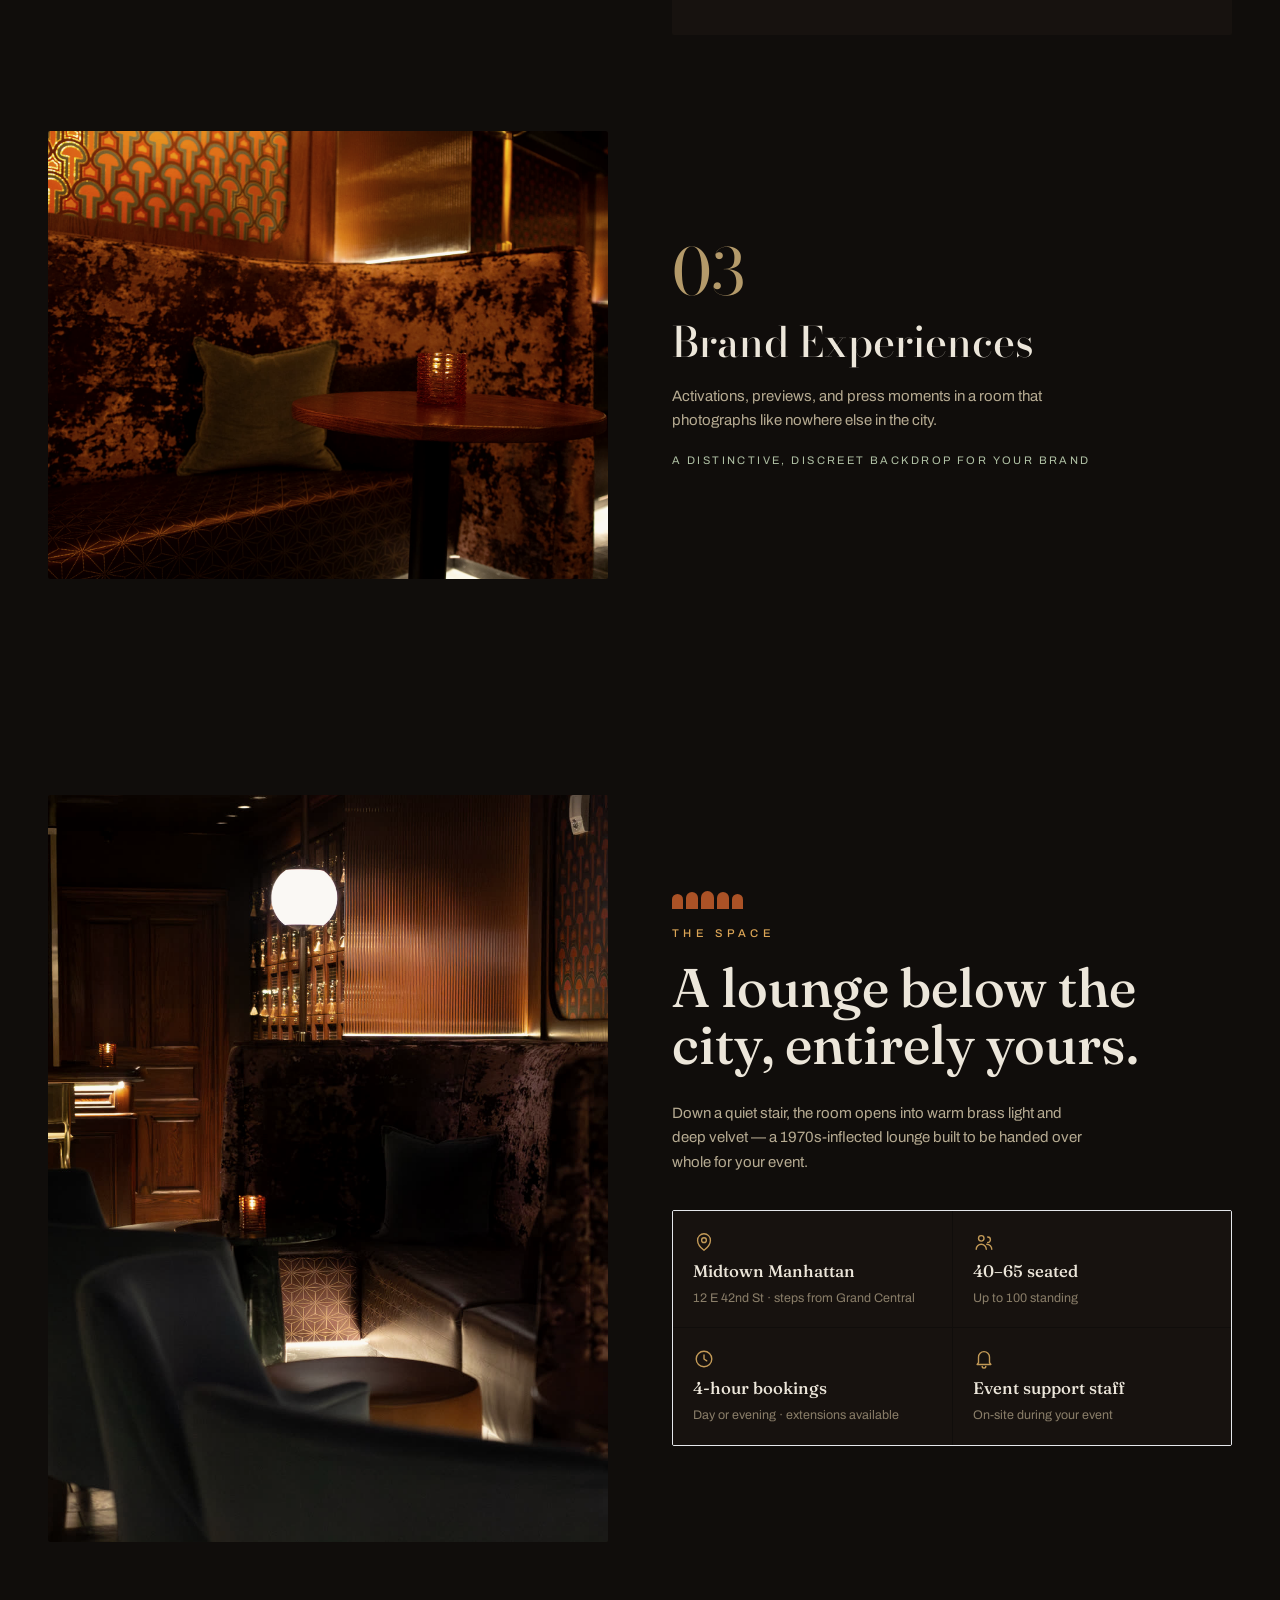
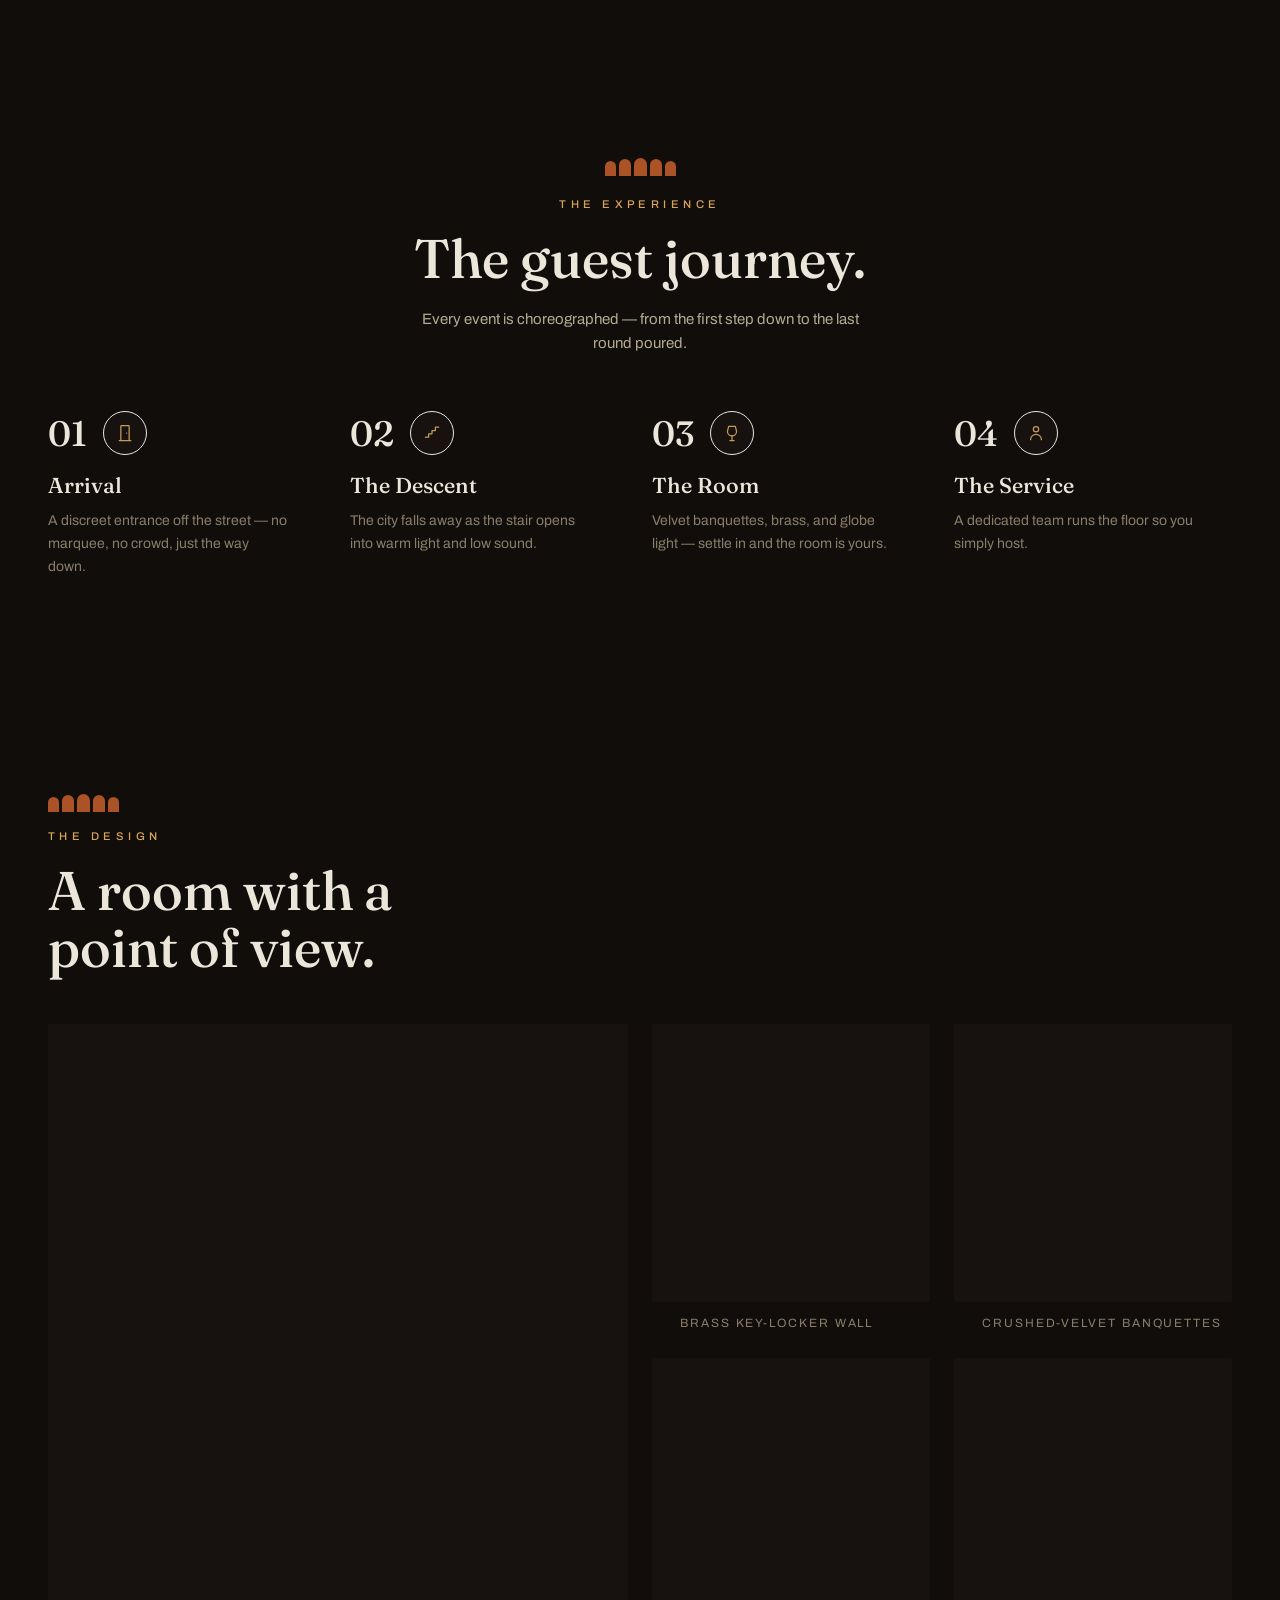
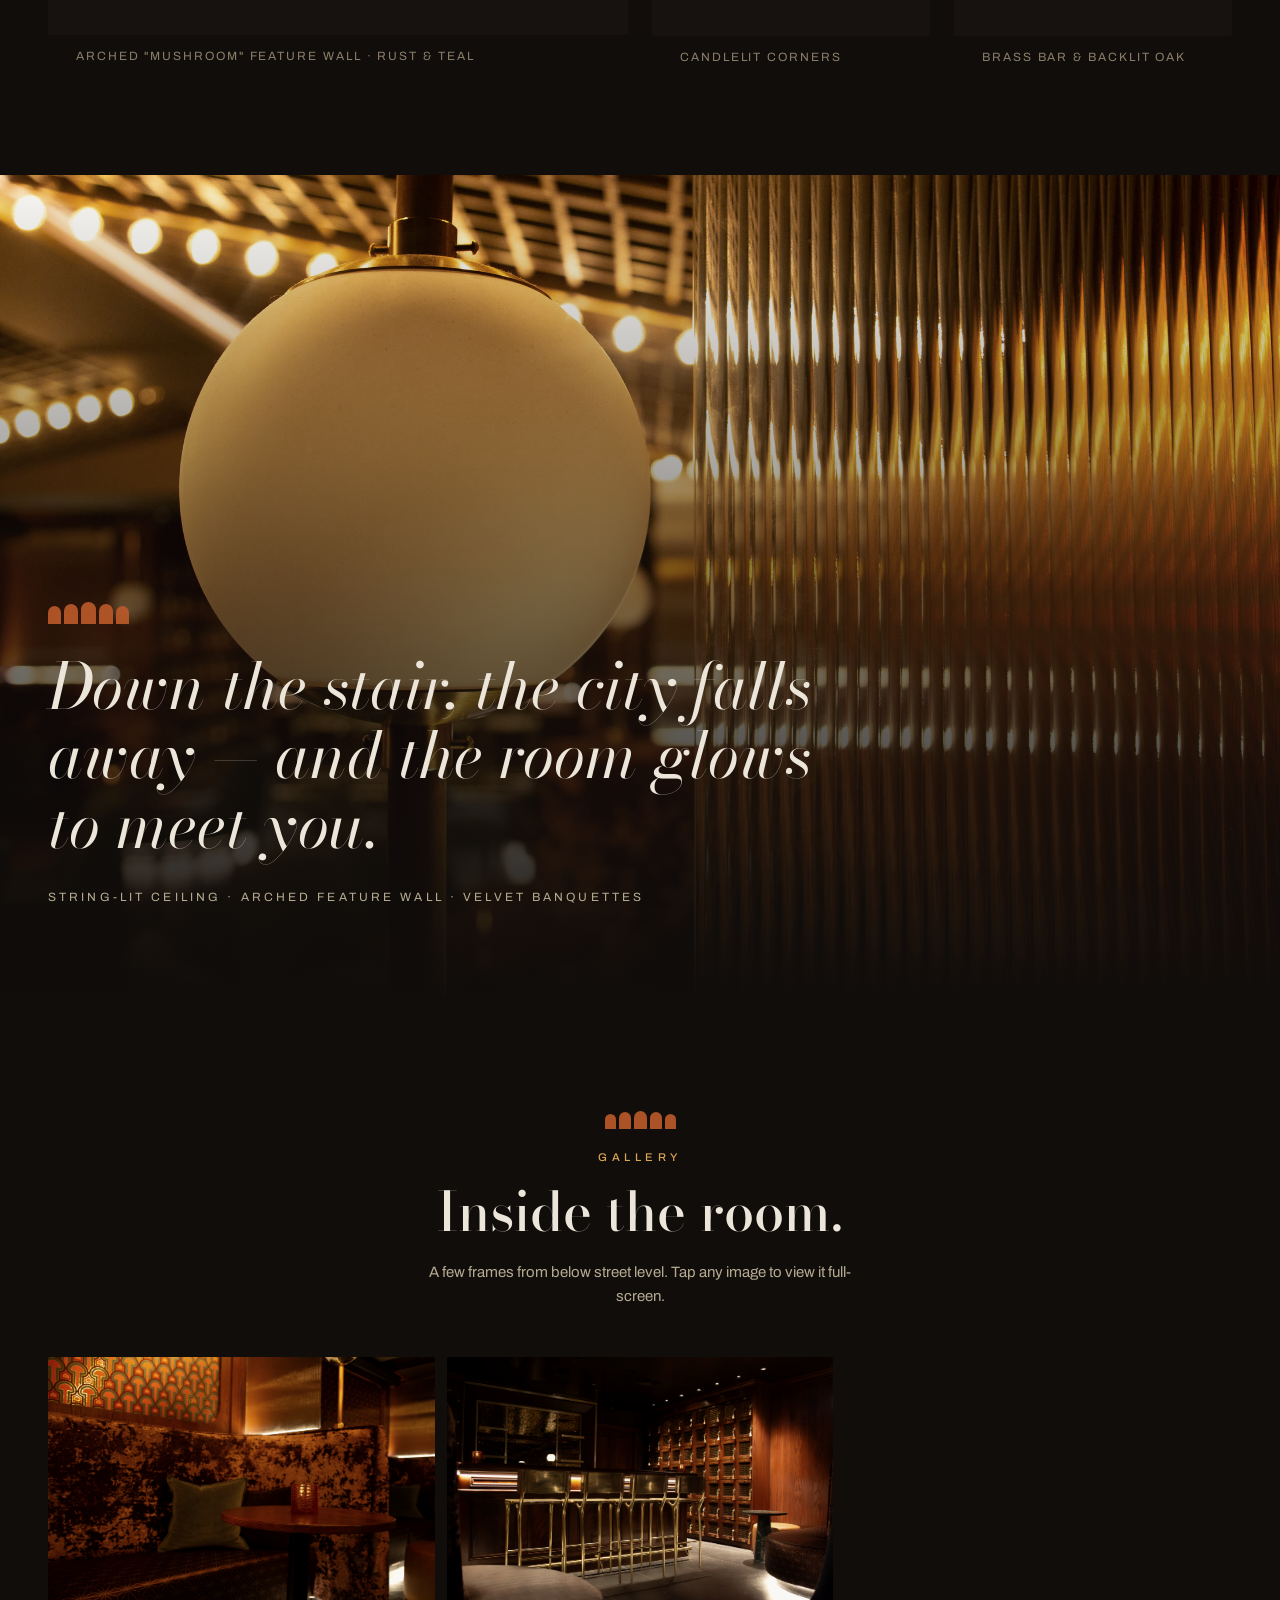
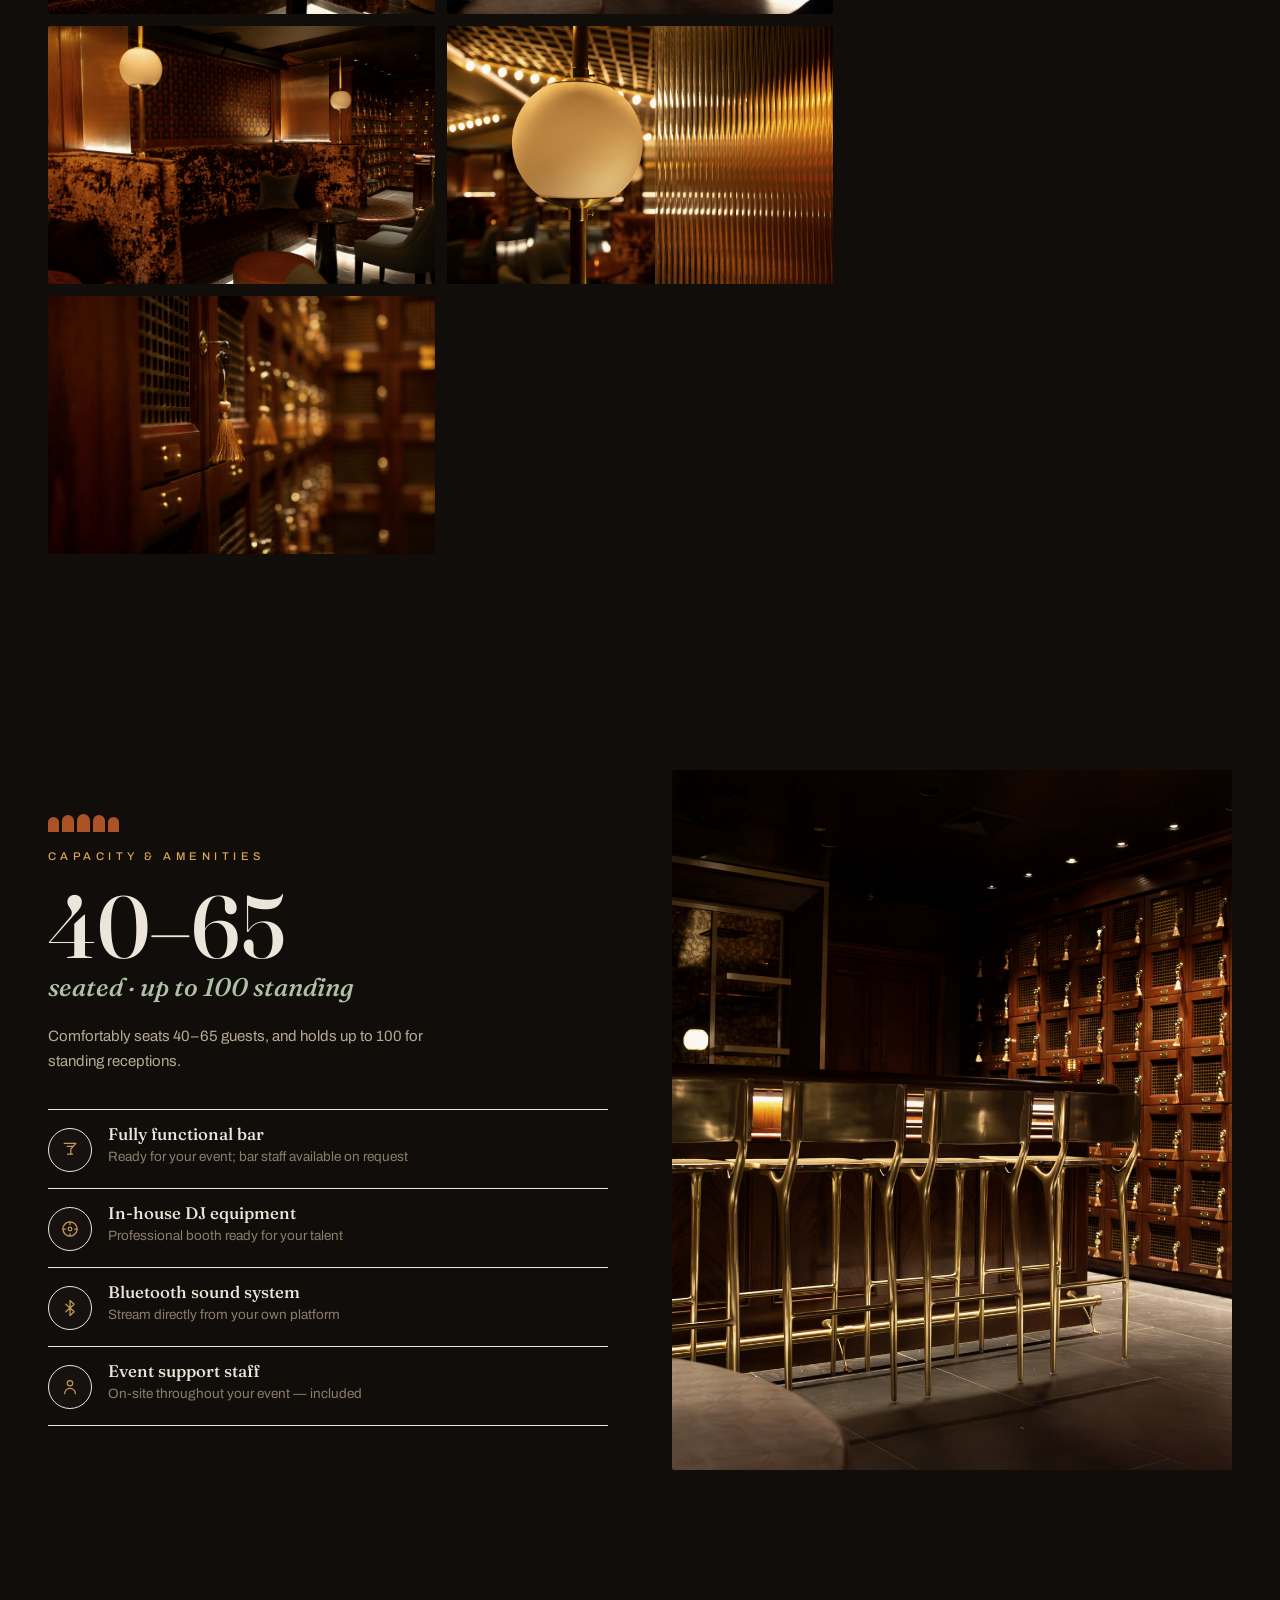
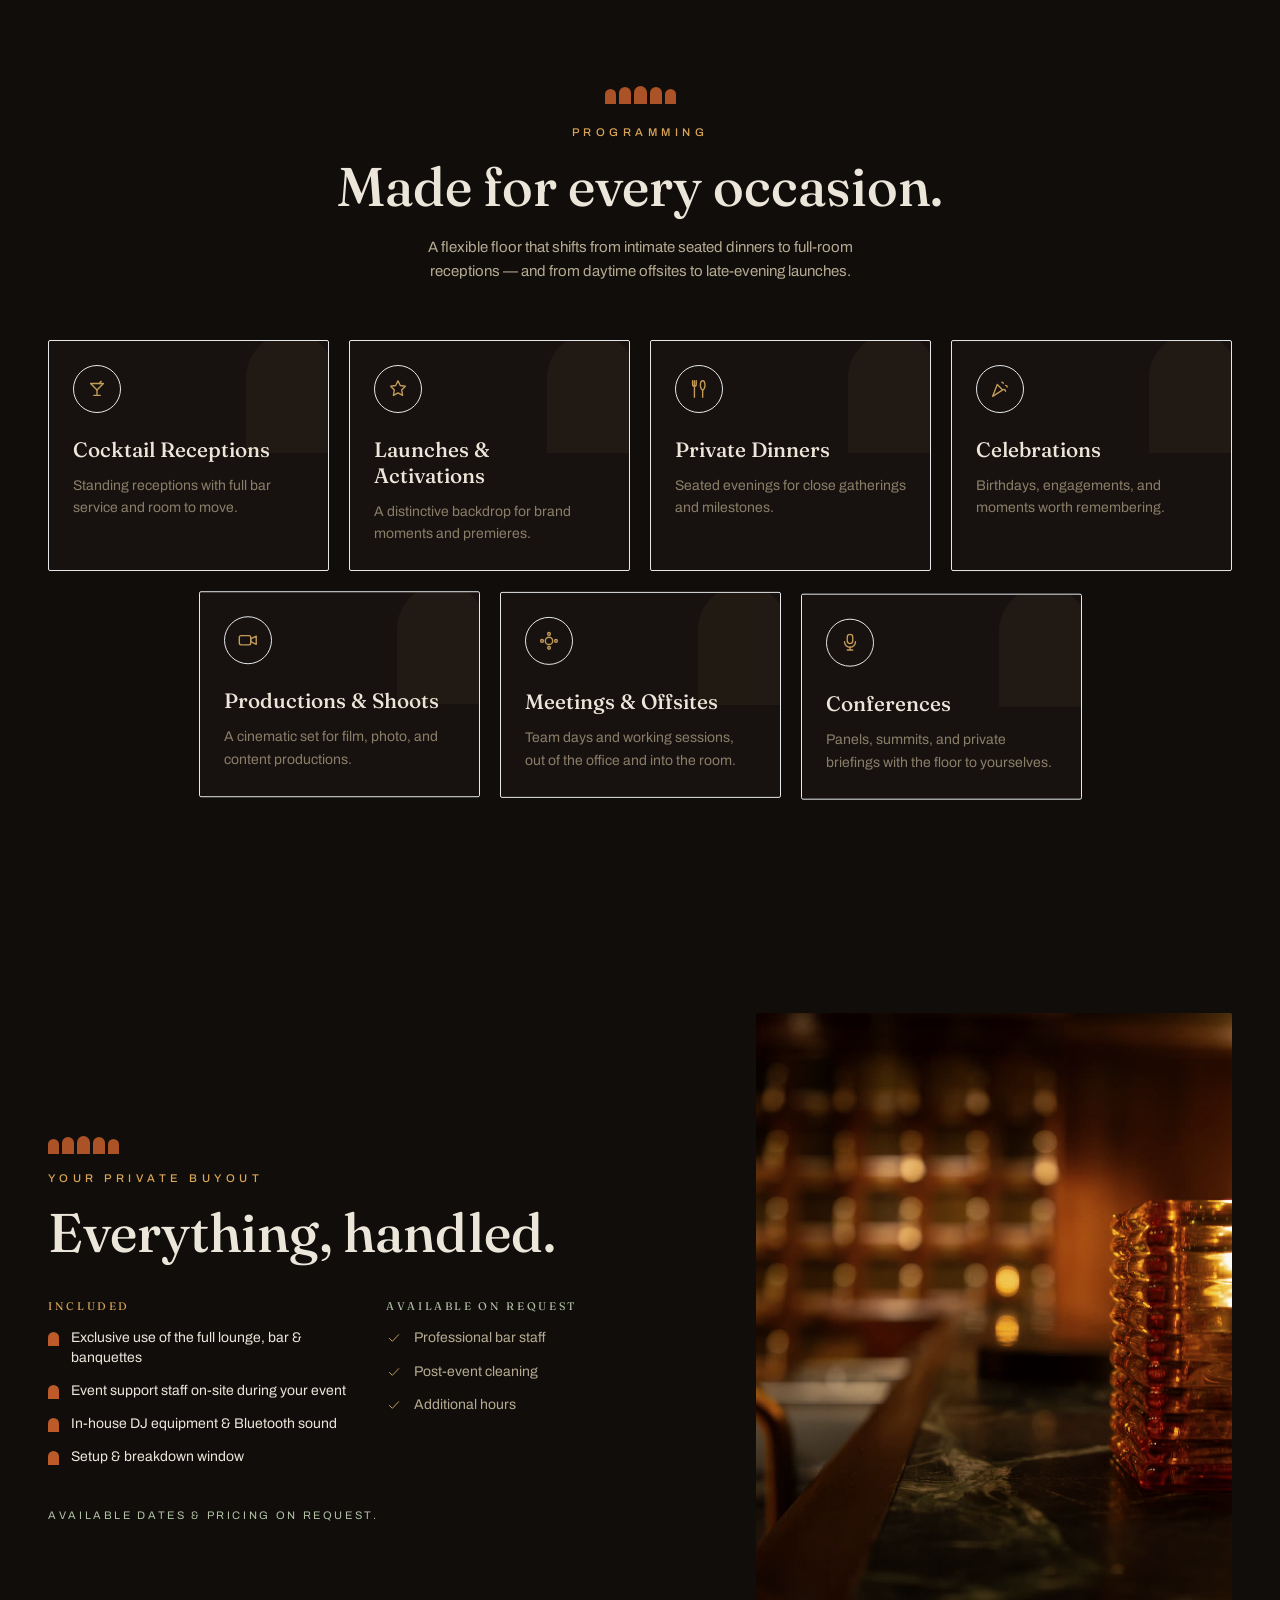
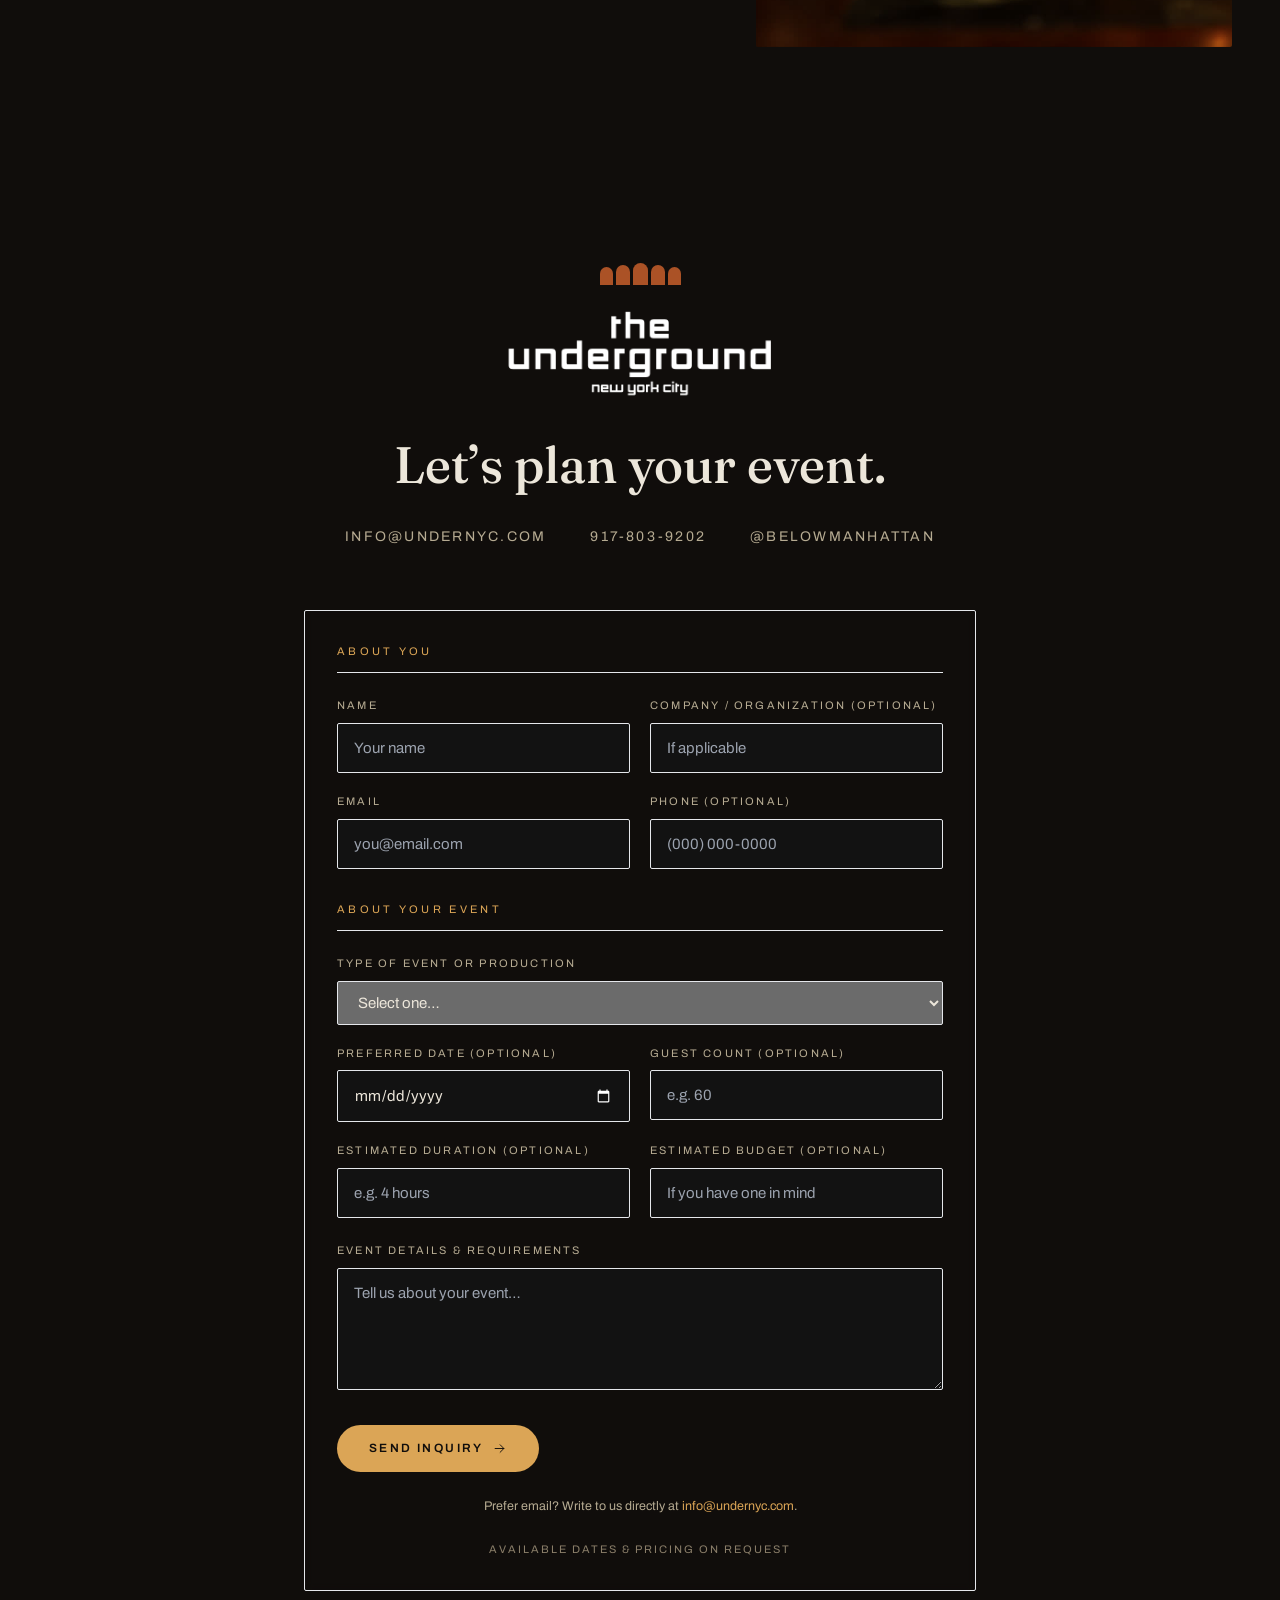
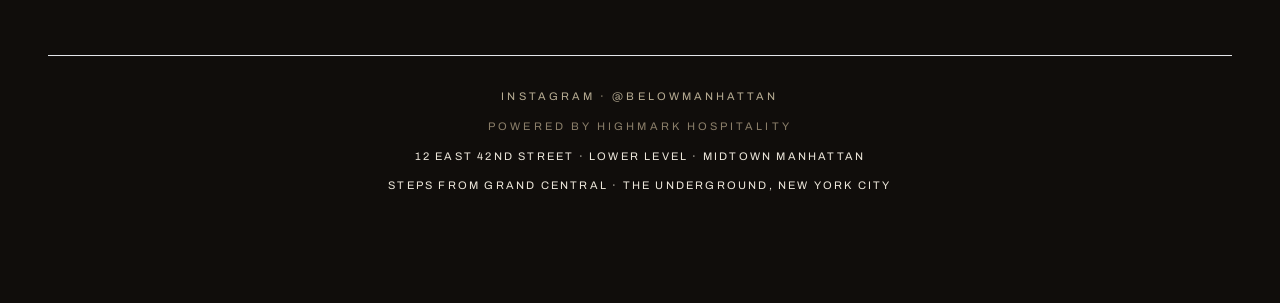
==== commit 87bc1458: "Add living-hero cinemagraph (desktop) and ship latest revamp Co-Authored-By: Claude Opus 4.8 <norepl" ====
--- a/index.html
+++ b/index.html
@@ -72,7 +72,7 @@
     />
 
     <title>The Underground — Private Events · New York City</title>
-    <script type="module" crossorigin src="./assets/index-Cf33kQbi.js"></script>
+    <script type="module" crossorigin src="./assets/index-eaGgYZuG.js"></script>
     <link rel="stylesheet" crossorigin href="./assets/index-HyzyE_MT.css">
   </head>
   <body>
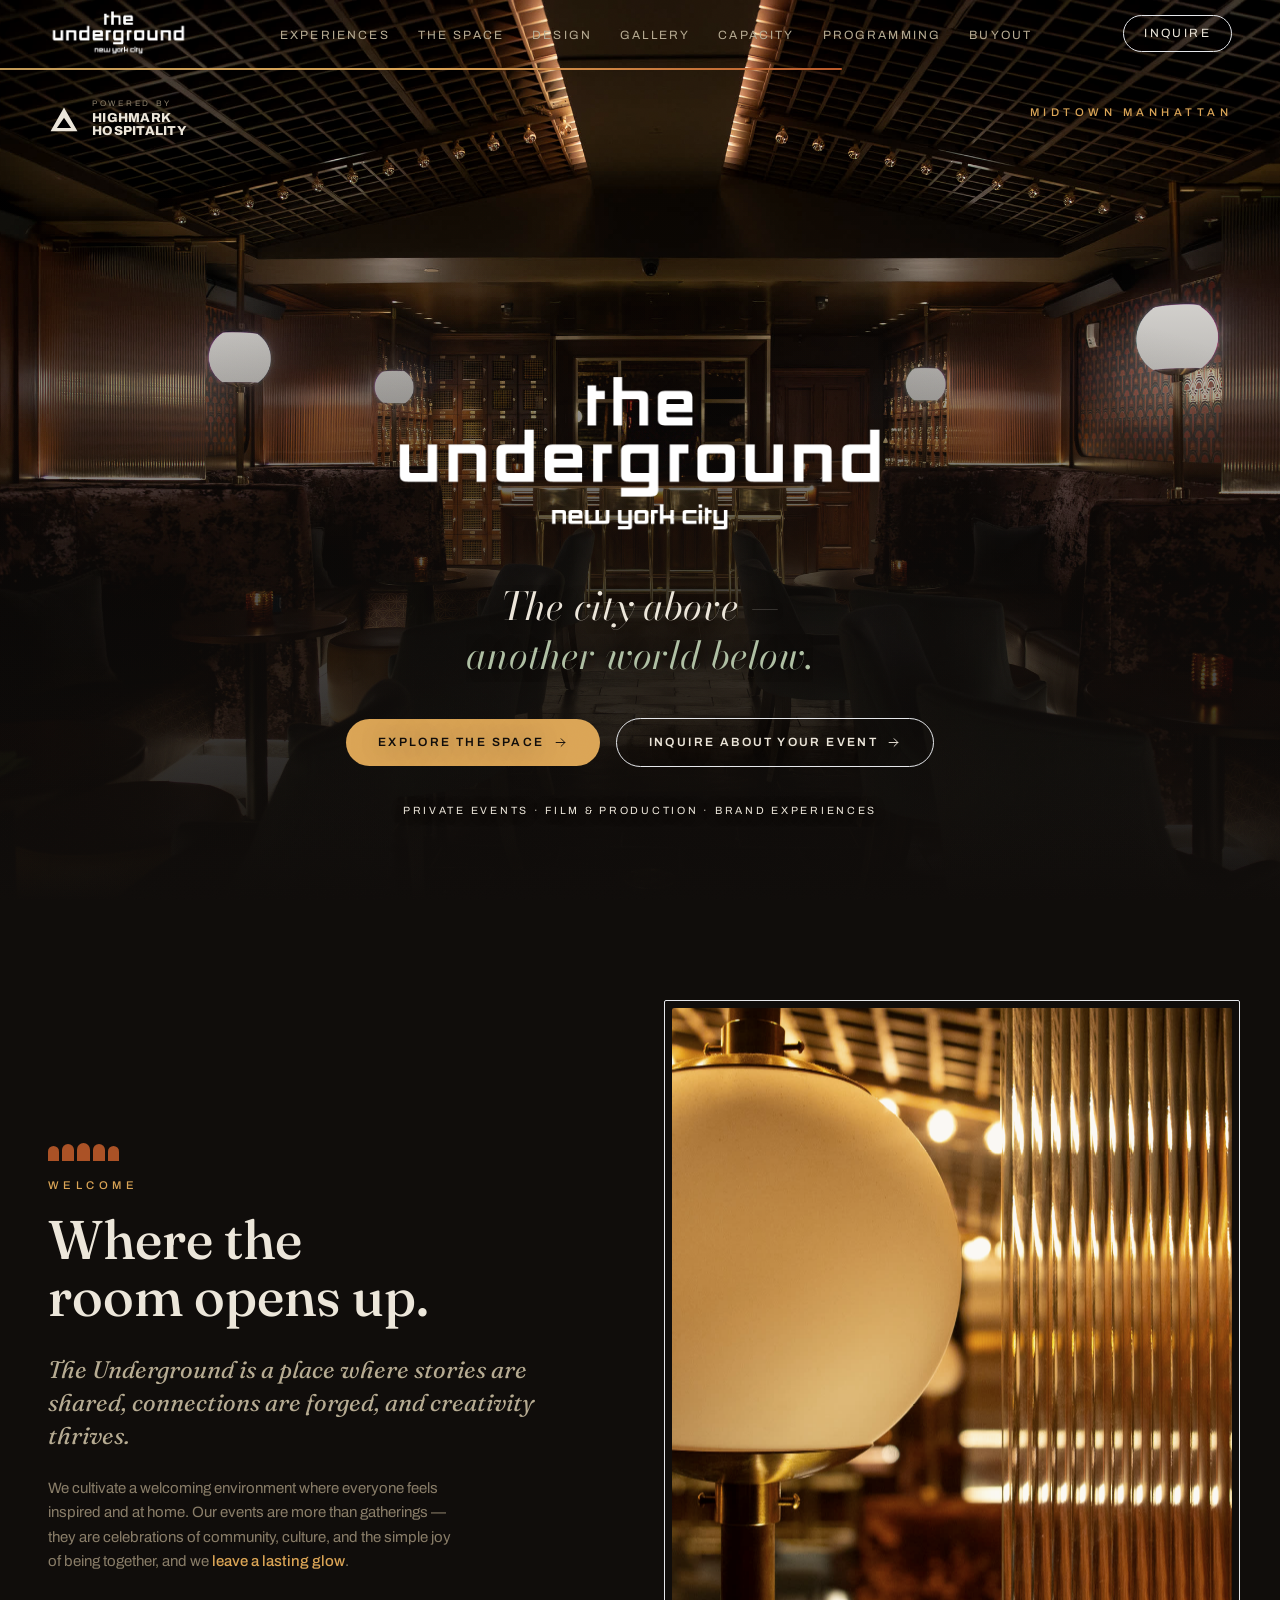
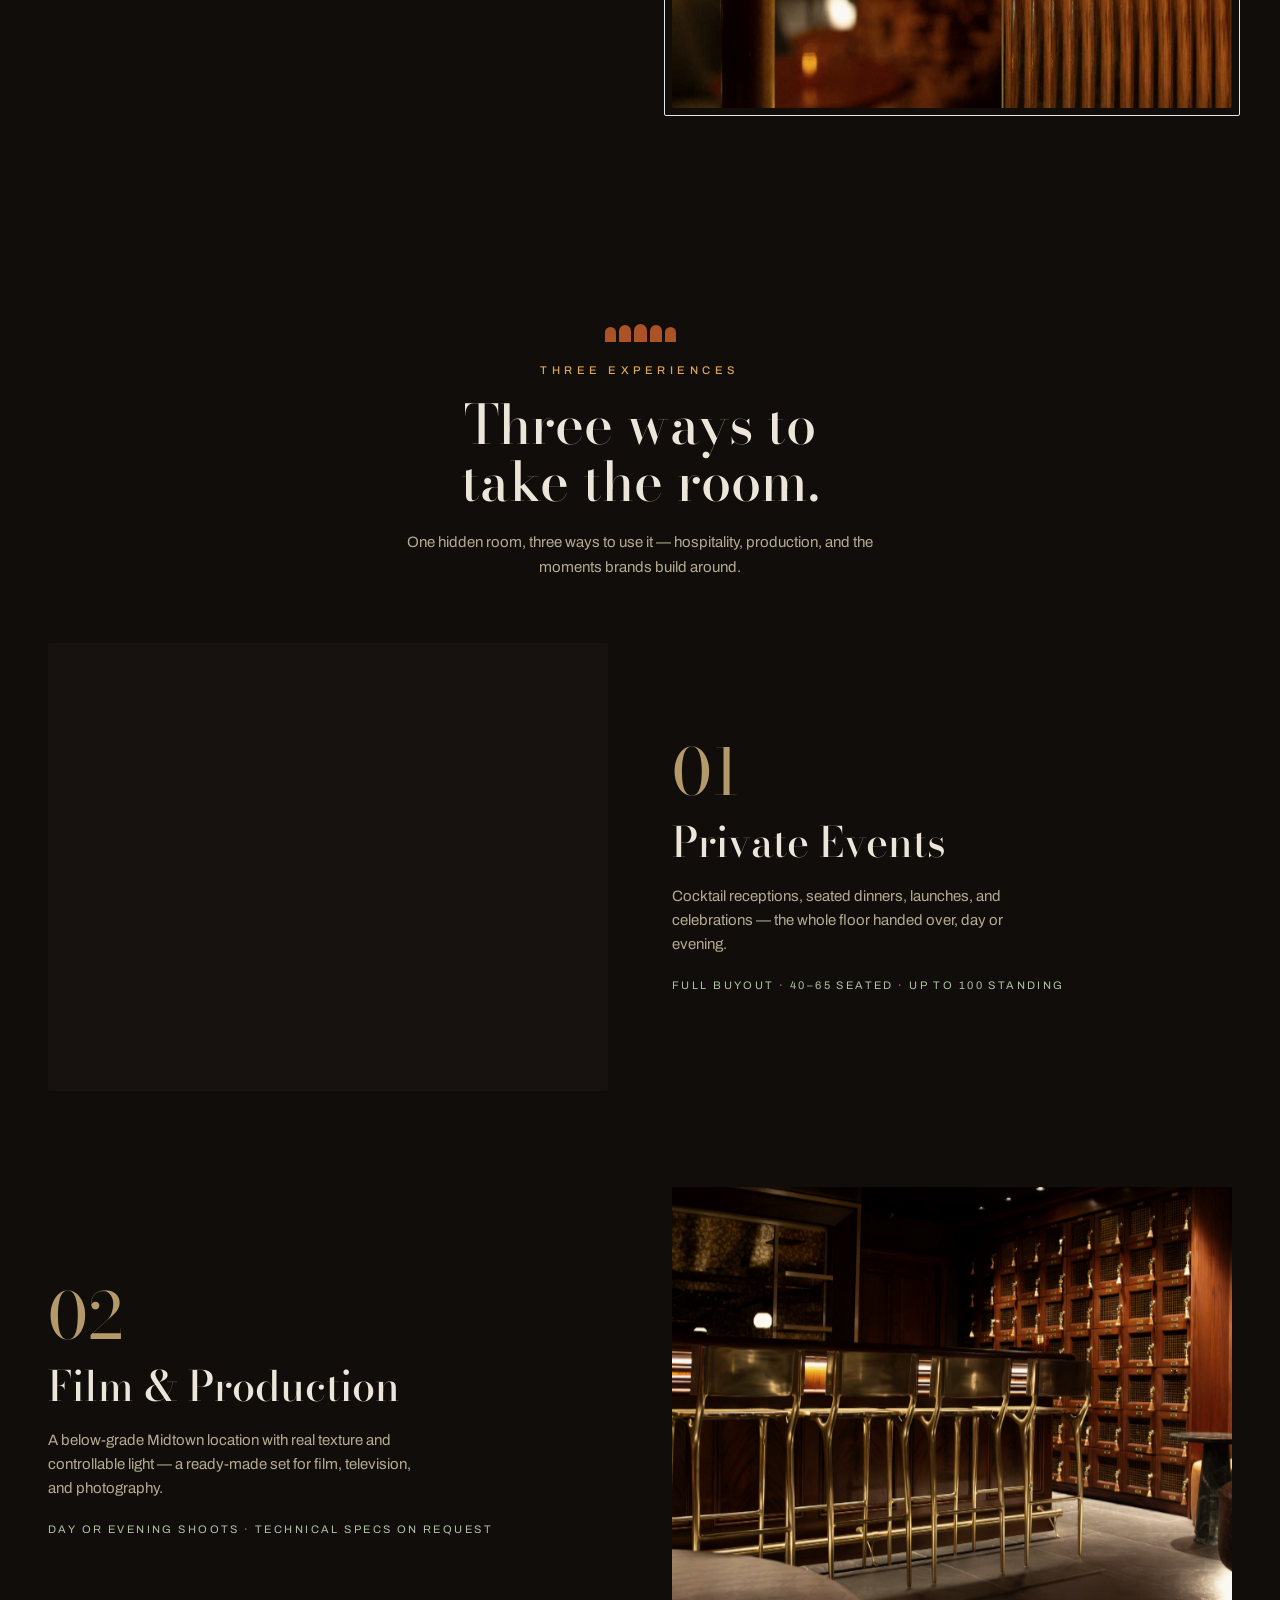
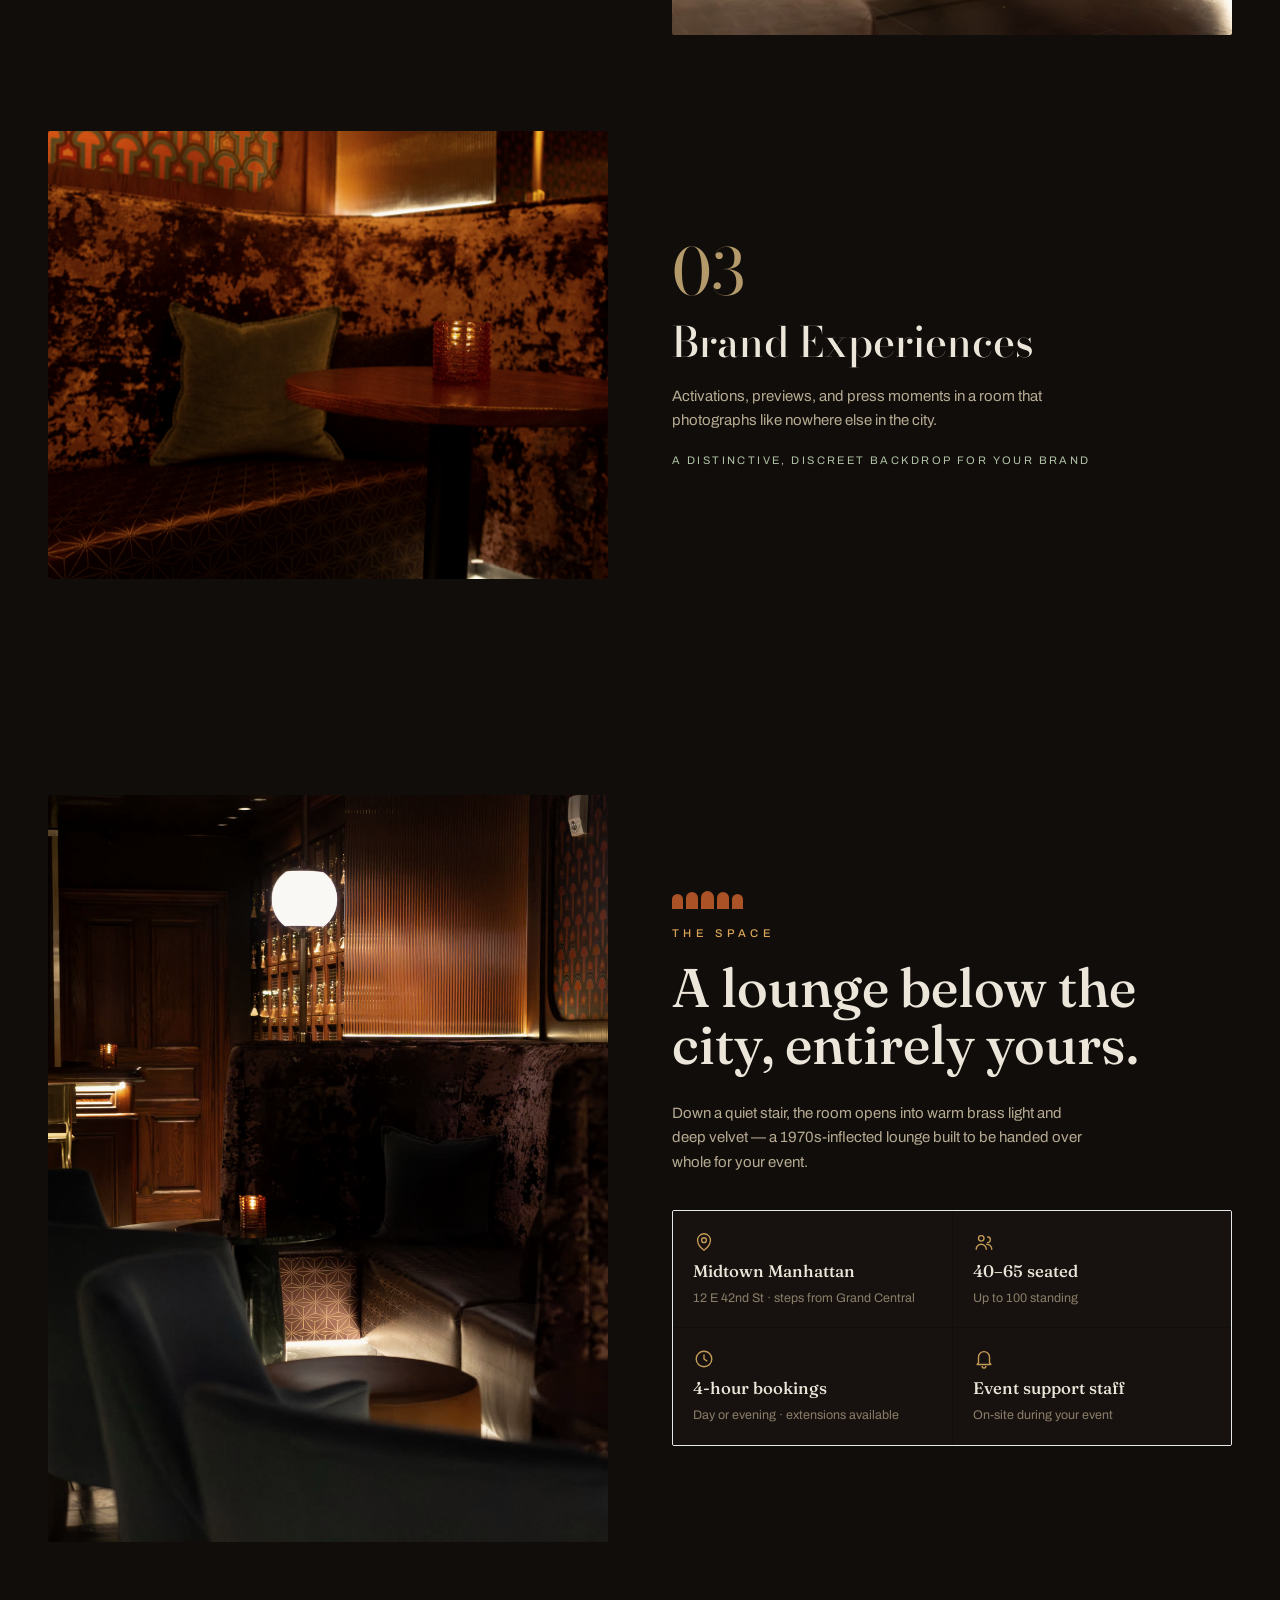
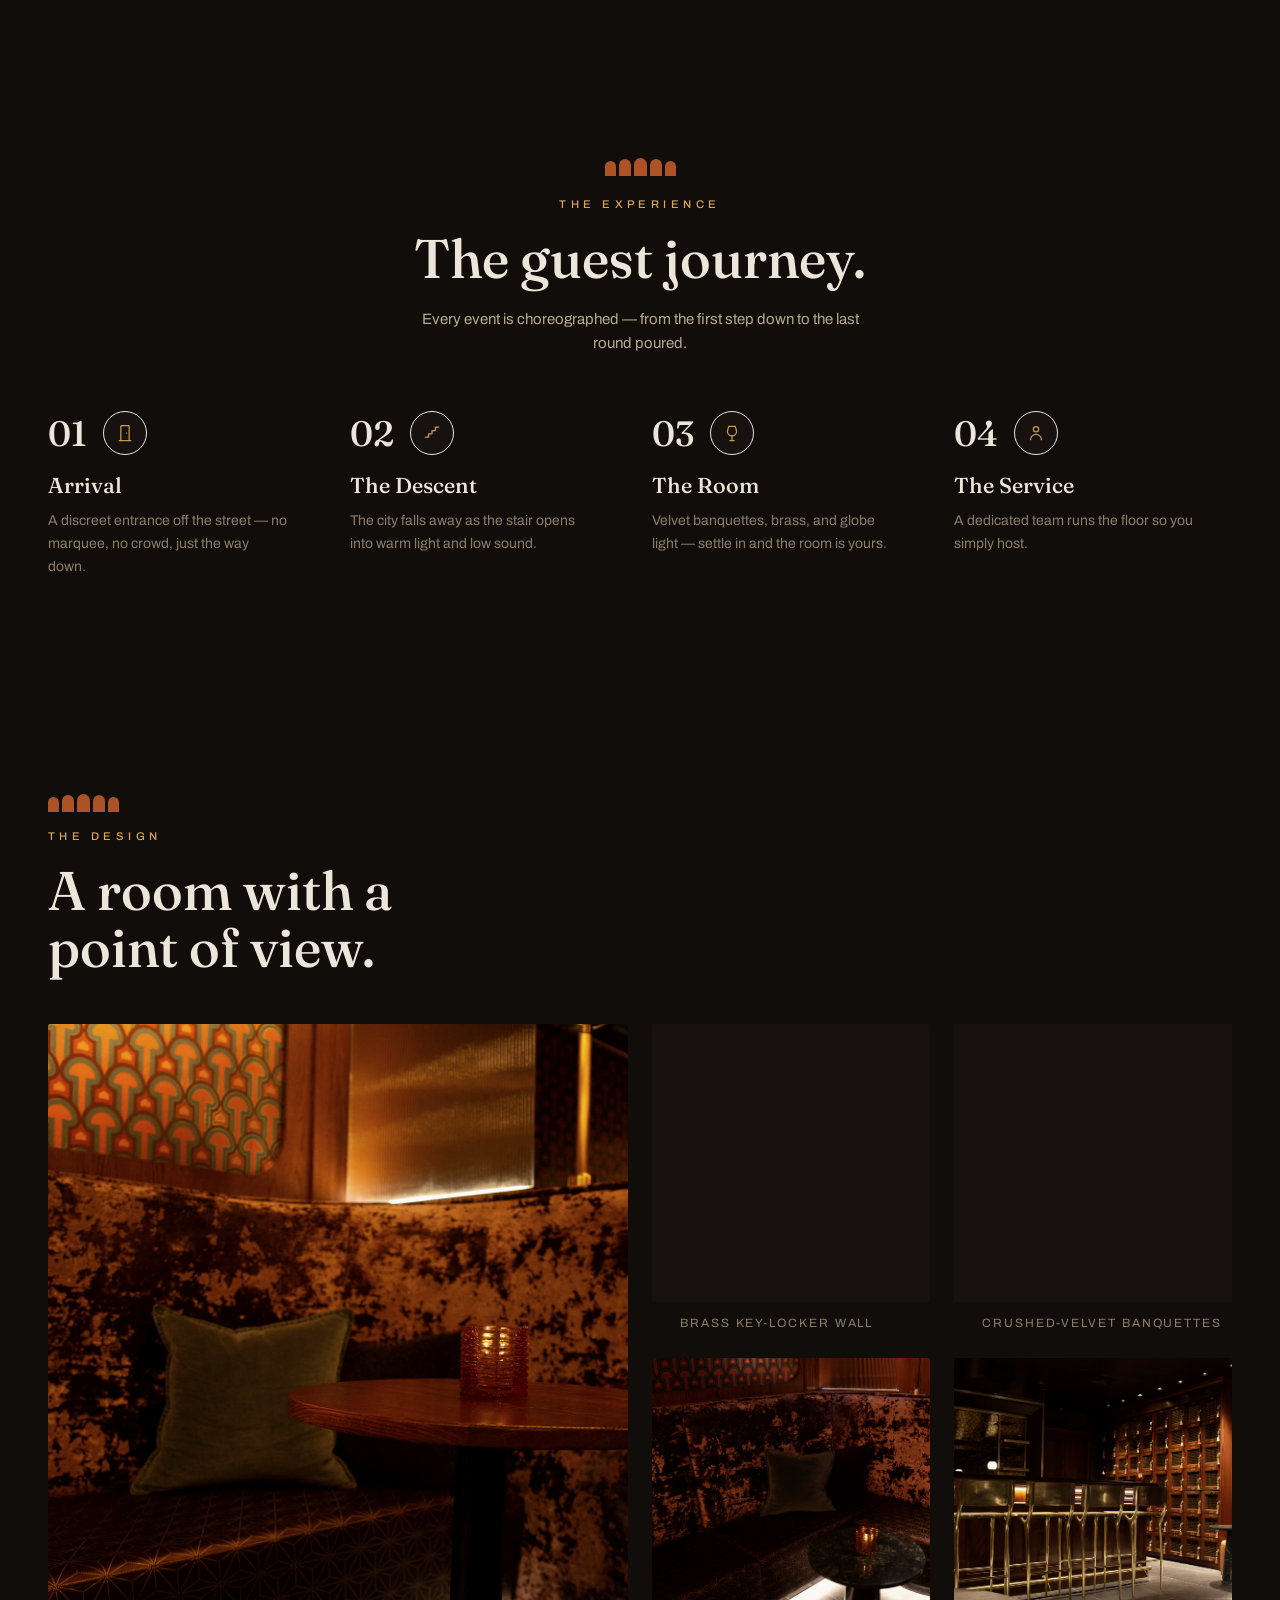
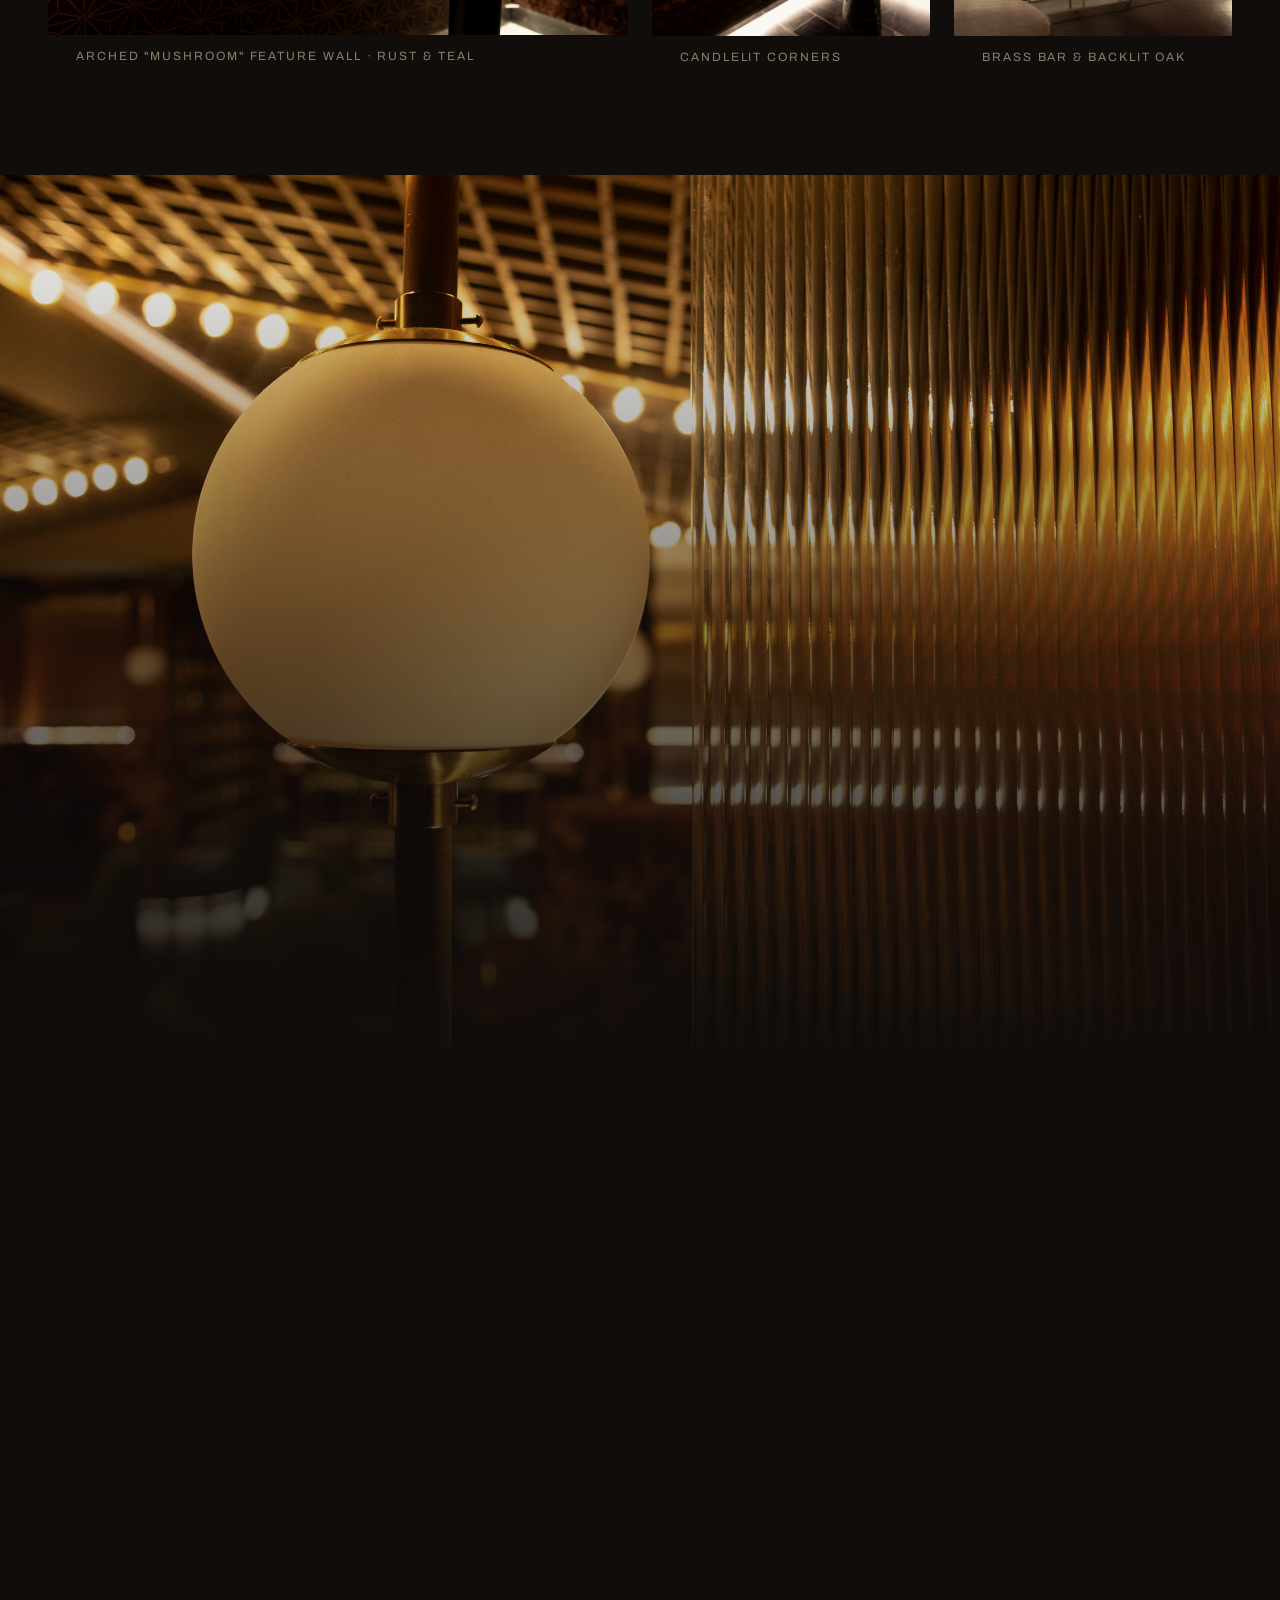
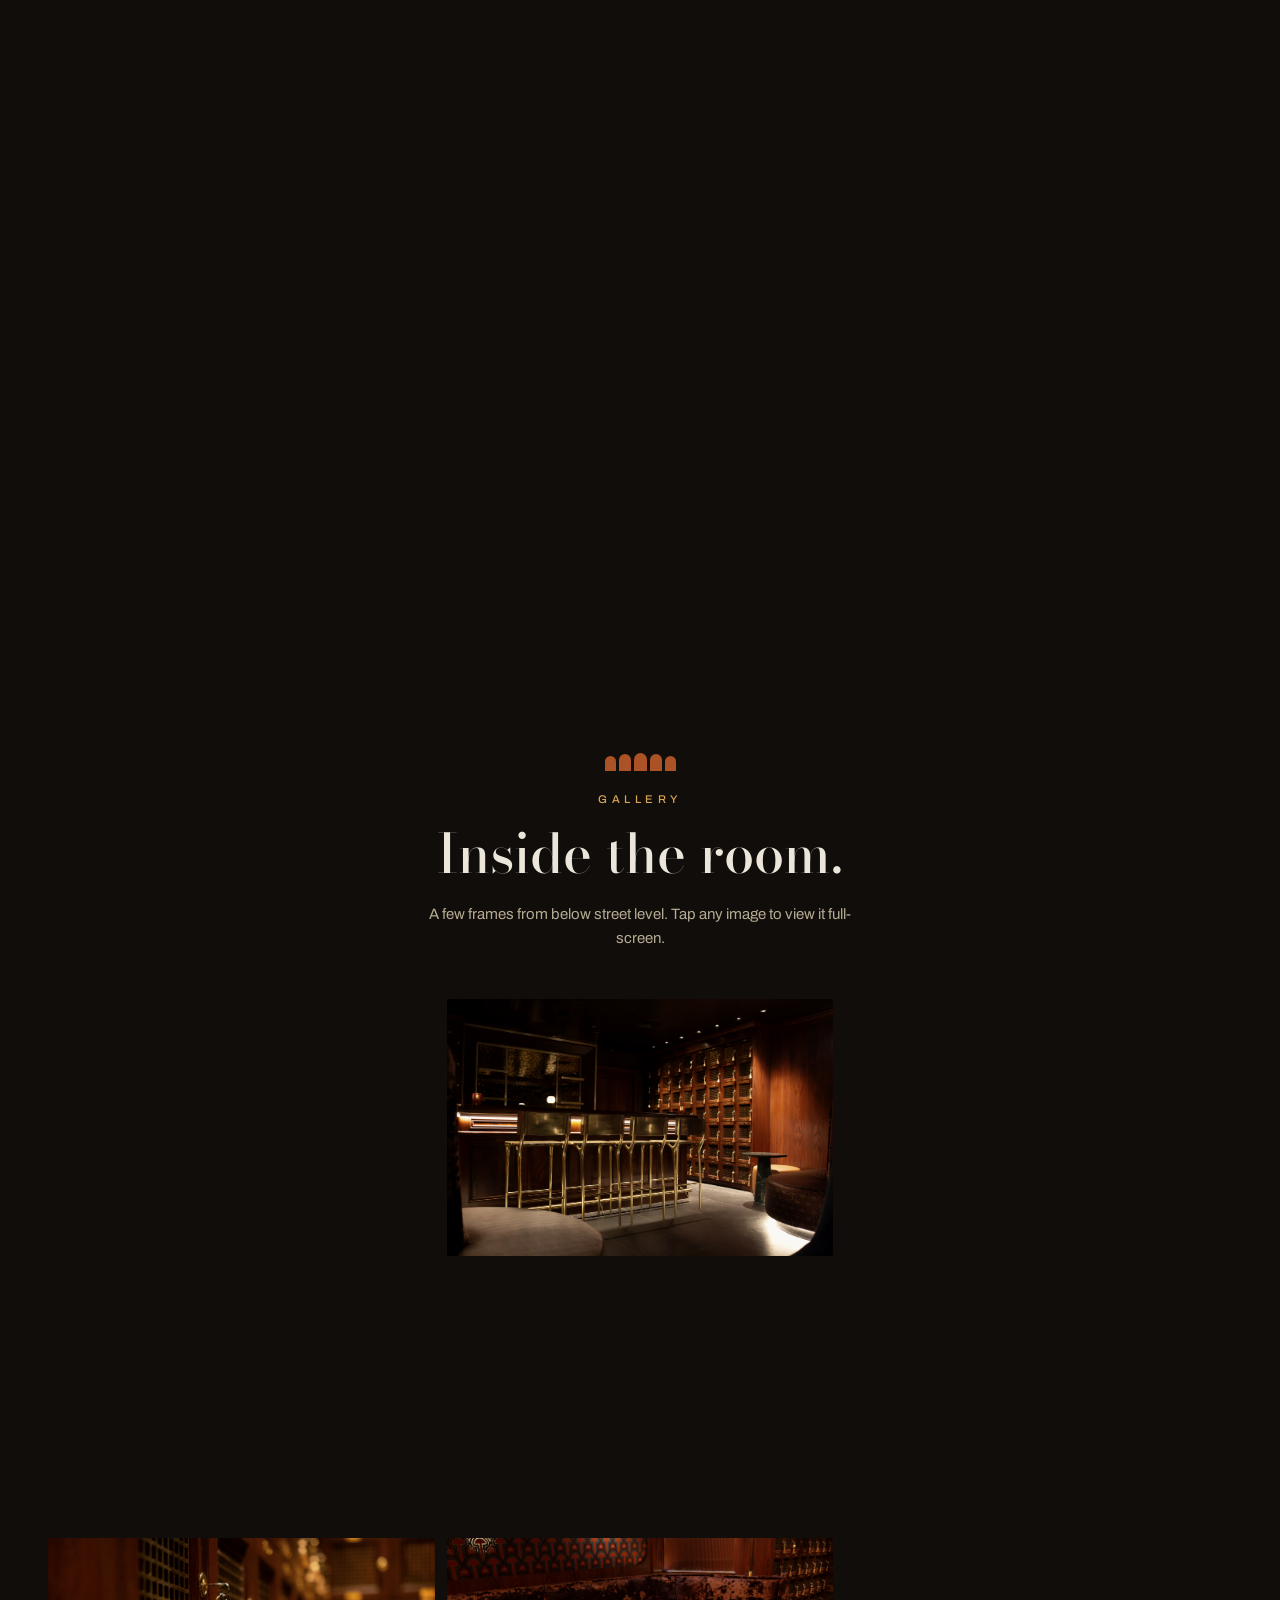
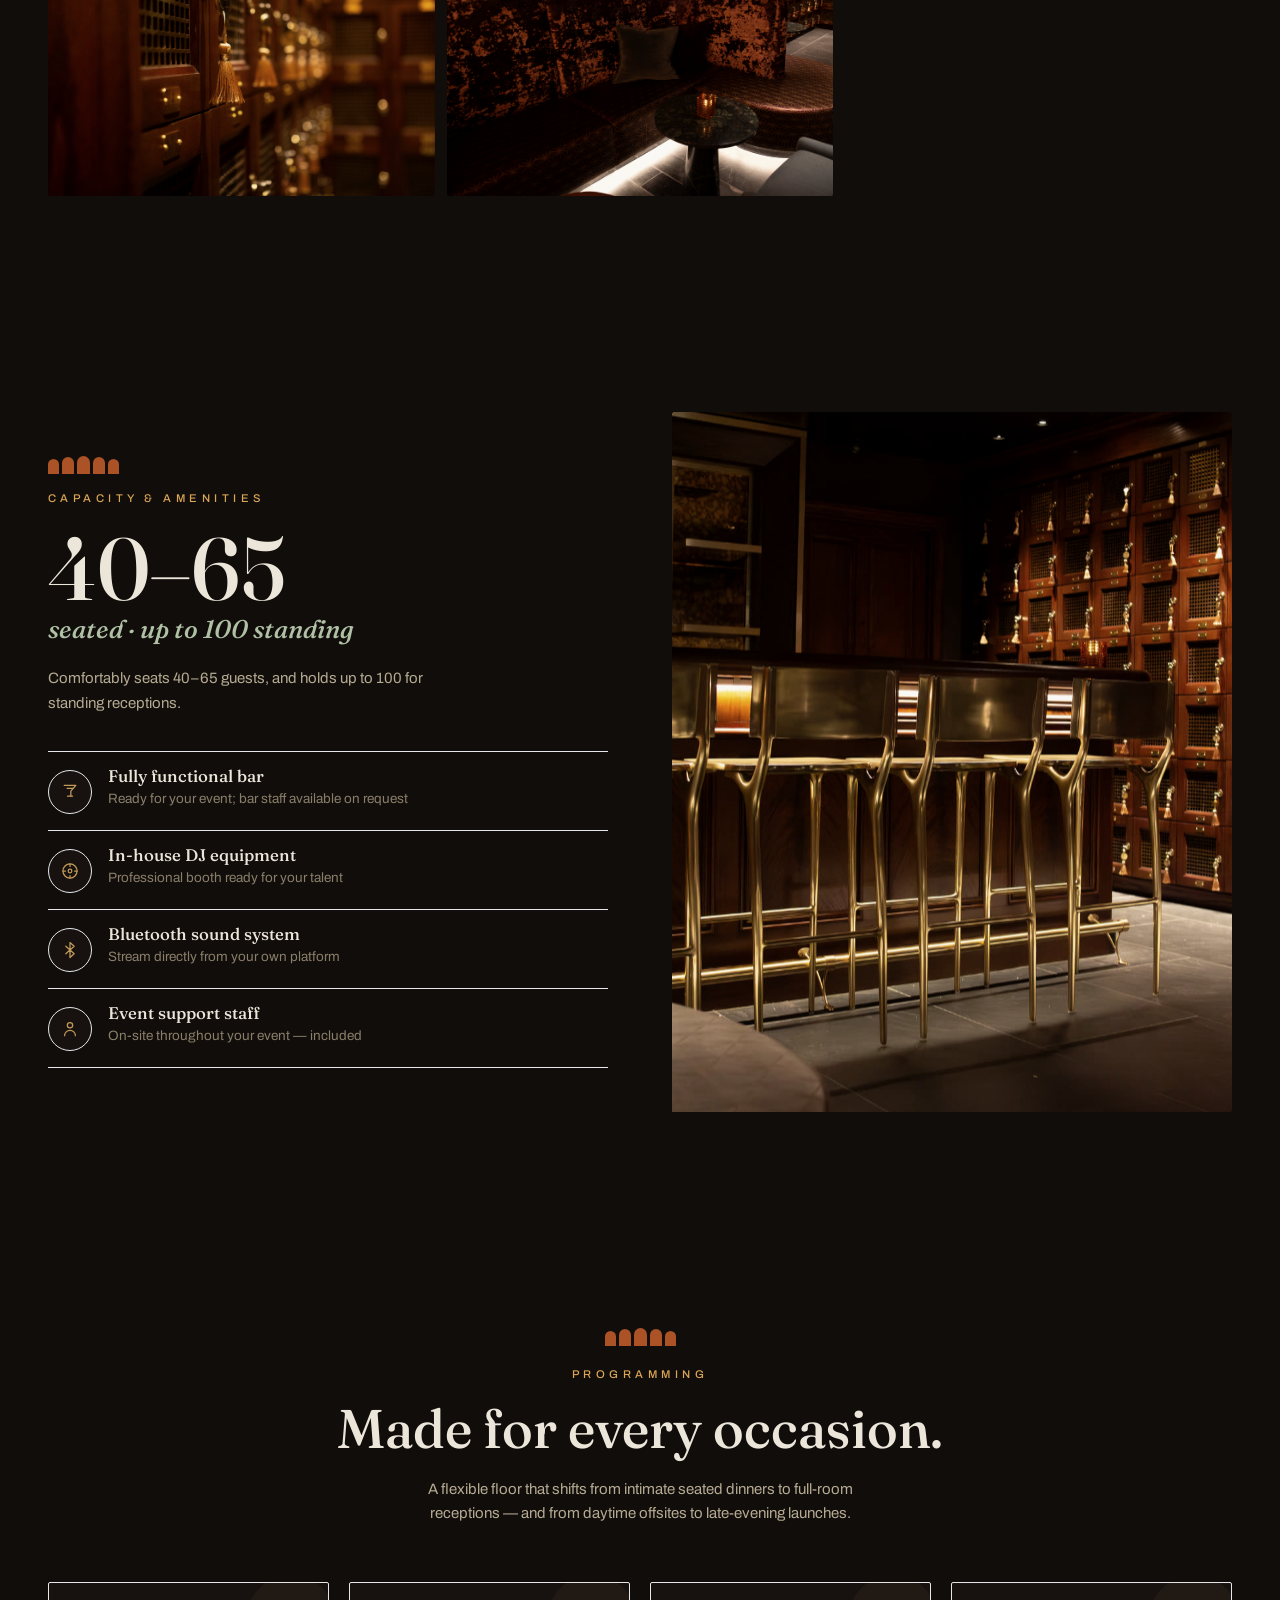
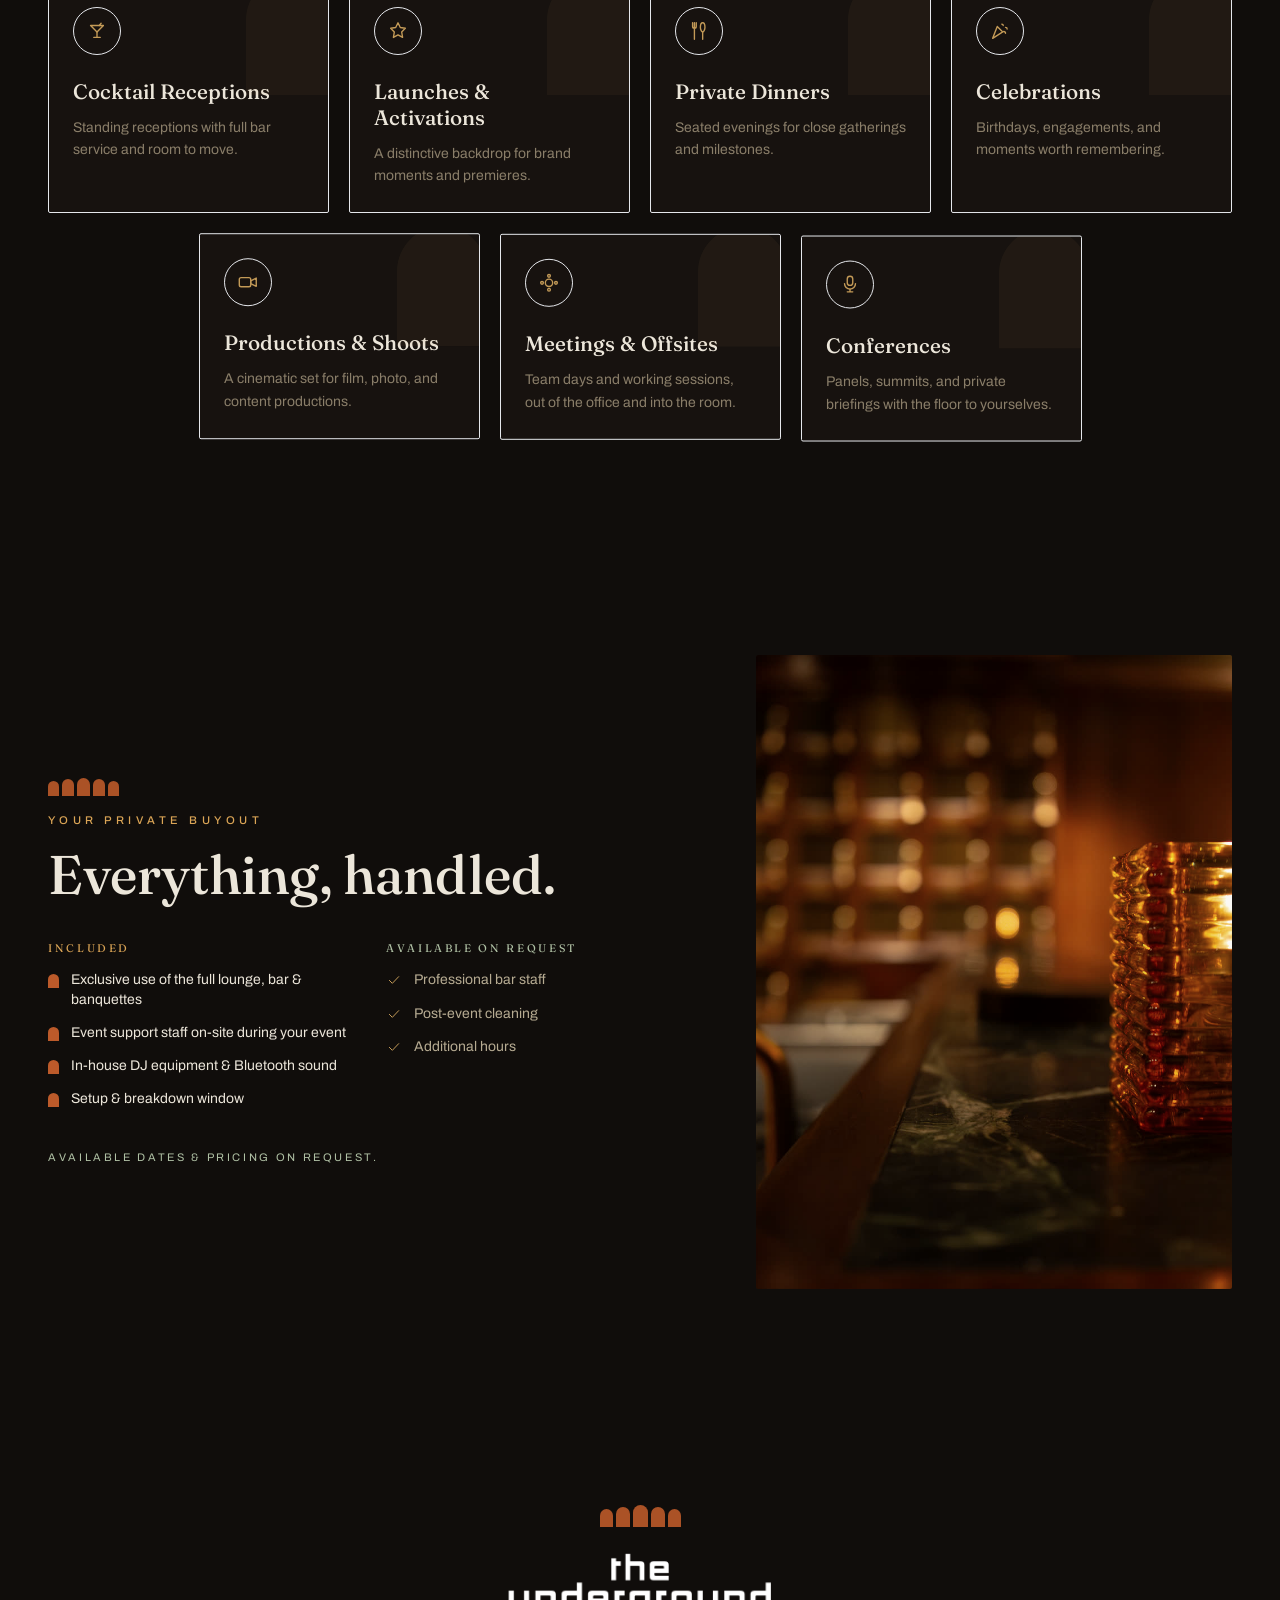
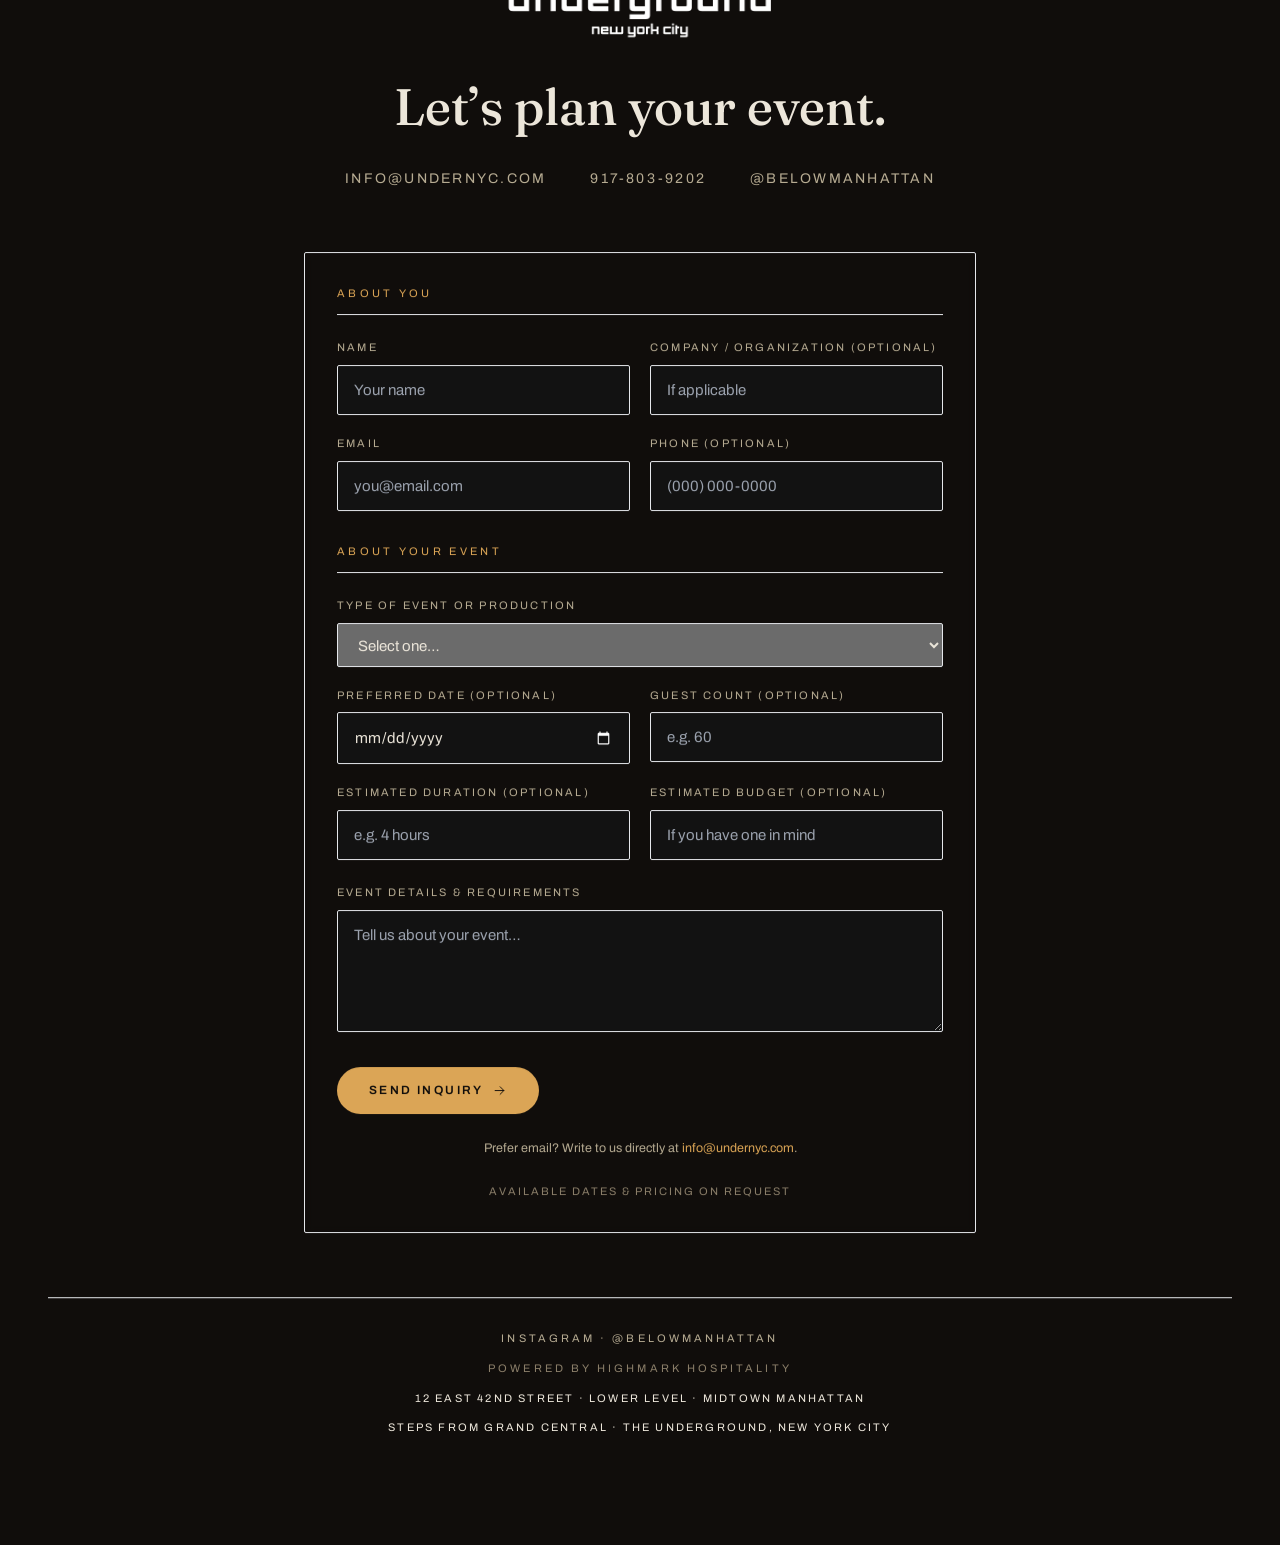
==== commit 57461609: "Add GSAP ScrollTrigger storytelling pass Pinned, scrubbed cinematic Immersive (word-by-word line rev" ====
--- a/index.html
+++ b/index.html
@@ -72,8 +72,8 @@
     />
 
     <title>The Underground — Private Events · New York City</title>
-    <script type="module" crossorigin src="./assets/index-eaGgYZuG.js"></script>
-    <link rel="stylesheet" crossorigin href="./assets/index-HyzyE_MT.css">
+    <script type="module" crossorigin src="./assets/index-DuO80WHs.js"></script>
+    <link rel="stylesheet" crossorigin href="./assets/index-AO5-9r7P.css">
   </head>
   <body>
     <div id="root"></div>
--- a/assets/index-AO5-9r7P.css
+++ b/assets/index-AO5-9r7P.css
@@ -0,0 +1 @@
+*,:before,:after{--tw-border-spacing-x: 0;--tw-border-spacing-y: 0;--tw-translate-x: 0;--tw-translate-y: 0;--tw-rotate: 0;--tw-skew-x: 0;--tw-skew-y: 0;--tw-scale-x: 1;--tw-scale-y: 1;--tw-pan-x: ;--tw-pan-y: ;--tw-pinch-zoom: ;--tw-scroll-snap-strictness: proximity;--tw-gradient-from-position: ;--tw-gradient-via-position: ;--tw-gradient-to-position: ;--tw-ordinal: ;--tw-slashed-zero: ;--tw-numeric-figure: ;--tw-numeric-spacing: ;--tw-numeric-fraction: ;--tw-ring-inset: ;--tw-ring-offset-width: 0px;--tw-ring-offset-color: #fff;--tw-ring-color: rgb(59 130 246 / .5);--tw-ring-offset-shadow: 0 0 #0000;--tw-ring-shadow: 0 0 #0000;--tw-shadow: 0 0 #0000;--tw-shadow-colored: 0 0 #0000;--tw-blur: ;--tw-brightness: ;--tw-contrast: ;--tw-grayscale: ;--tw-hue-rotate: ;--tw-invert: ;--tw-saturate: ;--tw-sepia: ;--tw-drop-shadow: ;--tw-backdrop-blur: ;--tw-backdrop-brightness: ;--tw-backdrop-contrast: ;--tw-backdrop-grayscale: ;--tw-backdrop-hue-rotate: ;--tw-backdrop-invert: ;--tw-backdrop-opacity: ;--tw-backdrop-saturate: ;--tw-backdrop-sepia: ;--tw-contain-size: ;--tw-contain-layout: ;--tw-contain-paint: ;--tw-contain-style: }::backdrop{--tw-border-spacing-x: 0;--tw-border-spacing-y: 0;--tw-translate-x: 0;--tw-translate-y: 0;--tw-rotate: 0;--tw-skew-x: 0;--tw-skew-y: 0;--tw-scale-x: 1;--tw-scale-y: 1;--tw-pan-x: ;--tw-pan-y: ;--tw-pinch-zoom: ;--tw-scroll-snap-strictness: proximity;--tw-gradient-from-position: ;--tw-gradient-via-position: ;--tw-gradient-to-position: ;--tw-ordinal: ;--tw-slashed-zero: ;--tw-numeric-figure: ;--tw-numeric-spacing: ;--tw-numeric-fraction: ;--tw-ring-inset: ;--tw-ring-offset-width: 0px;--tw-ring-offset-color: #fff;--tw-ring-color: rgb(59 130 246 / .5);--tw-ring-offset-shadow: 0 0 #0000;--tw-ring-shadow: 0 0 #0000;--tw-shadow: 0 0 #0000;--tw-shadow-colored: 0 0 #0000;--tw-blur: ;--tw-brightness: ;--tw-contrast: ;--tw-grayscale: ;--tw-hue-rotate: ;--tw-invert: ;--tw-saturate: ;--tw-sepia: ;--tw-drop-shadow: ;--tw-backdrop-blur: ;--tw-backdrop-brightness: ;--tw-backdrop-contrast: ;--tw-backdrop-grayscale: ;--tw-backdrop-hue-rotate: ;--tw-backdrop-invert: ;--tw-backdrop-opacity: ;--tw-backdrop-saturate: ;--tw-backdrop-sepia: ;--tw-contain-size: ;--tw-contain-layout: ;--tw-contain-paint: ;--tw-contain-style: }*,:before,:after{box-sizing:border-box;border-width:0;border-style:solid;border-color:#e5e7eb}:before,:after{--tw-content: ""}html,:host{line-height:1.5;-webkit-text-size-adjust:100%;-moz-tab-size:4;-o-tab-size:4;tab-size:4;font-family:ui-sans-serif,system-ui,sans-serif,"Apple Color Emoji","Segoe UI Emoji",Segoe UI Symbol,"Noto Color Emoji";font-feature-settings:normal;font-variation-settings:normal;-webkit-tap-highlight-color:transparent}body{margin:0;line-height:inherit}hr{height:0;color:inherit;border-top-width:1px}abbr:where([title]){-webkit-text-decoration:underline dotted;text-decoration:underline dotted}h1,h2,h3,h4,h5,h6{font-size:inherit;font-weight:inherit}a{color:inherit;text-decoration:inherit}b,strong{font-weight:bolder}code,kbd,samp,pre{font-family:ui-monospace,SFMono-Regular,Menlo,Monaco,Consolas,Liberation Mono,Courier New,monospace;font-feature-settings:normal;font-variation-settings:normal;font-size:1em}small{font-size:80%}sub,sup{font-size:75%;line-height:0;position:relative;vertical-align:baseline}sub{bottom:-.25em}sup{top:-.5em}table{text-indent:0;border-color:inherit;border-collapse:collapse}button,input,optgroup,select,textarea{font-family:inherit;font-feature-settings:inherit;font-variation-settings:inherit;font-size:100%;font-weight:inherit;line-height:inherit;letter-spacing:inherit;color:inherit;margin:0;padding:0}button,select{text-transform:none}button,input:where([type=button]),input:where([type=reset]),input:where([type=submit]){-webkit-appearance:button;background-color:transparent;background-image:none}:-moz-focusring{outline:auto}:-moz-ui-invalid{box-shadow:none}progress{vertical-align:baseline}::-webkit-inner-spin-button,::-webkit-outer-spin-button{height:auto}[type=search]{-webkit-appearance:textfield;outline-offset:-2px}::-webkit-search-decoration{-webkit-appearance:none}::-webkit-file-upload-button{-webkit-appearance:button;font:inherit}summary{display:list-item}blockquote,dl,dd,h1,h2,h3,h4,h5,h6,hr,figure,p,pre{margin:0}fieldset{margin:0;padding:0}legend{padding:0}ol,ul,menu{list-style:none;margin:0;padding:0}dialog{padding:0}textarea{resize:vertical}input::-moz-placeholder,textarea::-moz-placeholder{opacity:1;color:#9ca3af}input::placeholder,textarea::placeholder{opacity:1;color:#9ca3af}button,[role=button]{cursor:pointer}:disabled{cursor:default}img,svg,video,canvas,audio,iframe,embed,object{display:block;vertical-align:middle}img,video{max-width:100%;height:auto}[hidden]:where(:not([hidden=until-found])){display:none}*{-webkit-font-smoothing:antialiased;-moz-osx-font-smoothing:grayscale}html{scroll-behavior:auto;scroll-padding-top:4.5rem;overflow-x:clip}body{background-color:var(--ink);color:var(--cream);font-family:Archivo,system-ui,sans-serif;line-height:1.6}h1,h2,h3{font-family:Fraunces,Georgia,serif;line-height:1.05;text-wrap:balance}:focus-visible{outline:2px solid var(--amber);outline-offset:3px;border-radius:2px}::-moz-selection{background:#dba55647;color:var(--cream)}::selection{background:#dba55647;color:var(--cream)}.container{width:100%}@media (min-width: 640px){.container{max-width:640px}}@media (min-width: 768px){.container{max-width:768px}}@media (min-width: 1024px){.container{max-width:1024px}}@media (min-width: 1280px){.container{max-width:1280px}}@media (min-width: 1536px){.container{max-width:1536px}}.eyebrow{font-family:Archivo,system-ui,sans-serif;text-transform:uppercase;letter-spacing:.4em;font-size:.7rem;font-weight:500;color:var(--amber)}.grade{filter:saturate(.82) contrast(1.04) brightness(.96) sepia(.06)}.section-pad{padding-block:clamp(4.5rem,12vh,9rem)}.sr-only{position:absolute;width:1px;height:1px;padding:0;margin:-1px;overflow:hidden;clip:rect(0,0,0,0);white-space:nowrap;border-width:0}.pointer-events-none{pointer-events:none}.visible{visibility:visible}.static{position:static}.fixed{position:fixed}.absolute{position:absolute}.relative{position:relative}.-inset-2{top:-.5rem;right:-.5rem;bottom:-.5rem;left:-.5rem}.inset-0{top:0;right:0;bottom:0;left:0}.inset-x-0{left:0;right:0}.-right-2{right:-.5rem}.-top-2{top:-.5rem}.-top-\[9\%\]{top:-9%}.bottom-0{bottom:0}.left-0{left:0}.left-1\/2{left:50%}.left-2{left:.5rem}.left-\[3\.2rem\]{left:3.2rem}.right-2{right:.5rem}.top-0{top:0}.top-1\.5{top:.375rem}.top-1\/2{top:50%}.top-3{top:.75rem}.top-6{top:1.5rem}.top-\[var\(--bar-h\)\]{top:var(--bar-h)}.-z-0{z-index:0}.-z-10{z-index:-10}.z-10{z-index:10}.z-40{z-index:40}.z-50{z-index:50}.z-\[55\]{z-index:55}.z-\[70\]{z-index:70}.z-\[80\]{z-index:80}.order-1{order:1}.order-2{order:2}.mx-auto{margin-left:auto;margin-right:auto}.mb-2{margin-bottom:.5rem}.mb-3{margin-bottom:.75rem}.mb-4{margin-bottom:1rem}.mb-5{margin-bottom:1.25rem}.mb-6{margin-bottom:1.5rem}.mb-7{margin-bottom:1.75rem}.mt-0\.5{margin-top:.125rem}.mt-1{margin-top:.25rem}.mt-10{margin-top:2.5rem}.mt-12{margin-top:3rem}.mt-14{margin-top:3.5rem}.mt-16{margin-top:4rem}.mt-2{margin-top:.5rem}.mt-3{margin-top:.75rem}.mt-4{margin-top:1rem}.mt-5{margin-top:1.25rem}.mt-6{margin-top:1.5rem}.mt-7{margin-top:1.75rem}.mt-8{margin-top:2rem}.mt-9{margin-top:2.25rem}.block{display:block}.inline-block{display:inline-block}.inline{display:inline}.flex{display:flex}.inline-flex{display:inline-flex}.table{display:table}.grid{display:grid}.contents{display:contents}.hidden{display:none}.aspect-\[3\/4\]{aspect-ratio:3/4}.aspect-\[4\/5\]{aspect-ratio:4/5}.aspect-\[5\/4\]{aspect-ratio:5/4}.aspect-square{aspect-ratio:1 / 1}.h-1{height:.25rem}.h-1\/3{height:33.333333%}.h-10{height:2.5rem}.h-11{height:2.75rem}.h-12{height:3rem}.h-3{height:.75rem}.h-9{height:2.25rem}.h-\[1\.5px\]{height:1.5px}.h-\[118\%\]{height:118%}.h-\[2px\]{height:2px}.h-\[80\%\]{height:80%}.h-\[var\(--bar-h\)\]{height:var(--bar-h)}.h-auto{height:auto}.h-full{height:100%}.h-px{height:1px}.max-h-full{max-height:100%}.min-h-\[100svh\]{min-height:100svh}.w-1{width:.25rem}.w-10{width:2.5rem}.w-11{width:2.75rem}.w-12{width:3rem}.w-4{width:1rem}.w-40{width:10rem}.w-5{width:1.25rem}.w-9{width:2.25rem}.w-\[calc\(100\%-2rem\)\]{width:calc(100% - 2rem)}.w-full{width:100%}.w-px{width:1px}.max-w-2xl{max-width:42rem}.max-w-\[18ch\]{max-width:18ch}.max-w-\[20ch\]{max-width:20ch}.max-w-\[30ch\]{max-width:30ch}.max-w-\[42ch\]{max-width:42ch}.max-w-\[44ch\]{max-width:44ch}.max-w-\[46ch\]{max-width:46ch}.max-w-\[48ch\]{max-width:48ch}.max-w-\[52ch\]{max-width:52ch}.max-w-\[54ch\]{max-width:54ch}.max-w-editorial{max-width:78rem}.max-w-full{max-width:100%}.flex-1{flex:1 1 0%}.shrink-0{flex-shrink:0}.basis-full{flex-basis:100%}.origin-left{transform-origin:left}.origin-top{transform-origin:top}.-translate-x-1\/2{--tw-translate-x: -50%;transform:translate(var(--tw-translate-x),var(--tw-translate-y)) rotate(var(--tw-rotate)) skew(var(--tw-skew-x)) skewY(var(--tw-skew-y)) scaleX(var(--tw-scale-x)) scaleY(var(--tw-scale-y))}.-translate-y-1\/2{--tw-translate-y: -50%;transform:translate(var(--tw-translate-x),var(--tw-translate-y)) rotate(var(--tw-rotate)) skew(var(--tw-skew-x)) skewY(var(--tw-skew-y)) scaleX(var(--tw-scale-x)) scaleY(var(--tw-scale-y))}.translate-y-2{--tw-translate-y: .5rem;transform:translate(var(--tw-translate-x),var(--tw-translate-y)) rotate(var(--tw-rotate)) skew(var(--tw-skew-x)) skewY(var(--tw-skew-y)) scaleX(var(--tw-scale-x)) scaleY(var(--tw-scale-y))}.-rotate-45{--tw-rotate: -45deg;transform:translate(var(--tw-translate-x),var(--tw-translate-y)) rotate(var(--tw-rotate)) skew(var(--tw-skew-x)) skewY(var(--tw-skew-y)) scaleX(var(--tw-scale-x)) scaleY(var(--tw-scale-y))}.rotate-180{--tw-rotate: 180deg;transform:translate(var(--tw-translate-x),var(--tw-translate-y)) rotate(var(--tw-rotate)) skew(var(--tw-skew-x)) skewY(var(--tw-skew-y)) scaleX(var(--tw-scale-x)) scaleY(var(--tw-scale-y))}.rotate-45{--tw-rotate: 45deg;transform:translate(var(--tw-translate-x),var(--tw-translate-y)) rotate(var(--tw-rotate)) skew(var(--tw-skew-x)) skewY(var(--tw-skew-y)) scaleX(var(--tw-scale-x)) scaleY(var(--tw-scale-y))}.scale-x-0{--tw-scale-x: 0;transform:translate(var(--tw-translate-x),var(--tw-translate-y)) rotate(var(--tw-rotate)) skew(var(--tw-skew-x)) skewY(var(--tw-skew-y)) scaleX(var(--tw-scale-x)) scaleY(var(--tw-scale-y))}.select-none{-webkit-user-select:none;-moz-user-select:none;user-select:none}.resize-y{resize:vertical}.columns-2{-moz-columns:2;columns:2}.break-inside-avoid{-moz-column-break-inside:avoid;break-inside:avoid}.grid-cols-2{grid-template-columns:repeat(2,minmax(0,1fr))}.flex-col{flex-direction:column}.flex-wrap{flex-wrap:wrap}.place-items-center{place-items:center}.items-start{align-items:flex-start}.items-end{align-items:flex-end}.items-center{align-items:center}.justify-start{justify-content:flex-start}.justify-end{justify-content:flex-end}.justify-center{justify-content:center}.justify-between{justify-content:space-between}.gap-10{gap:2.5rem}.gap-16{gap:4rem}.gap-2{gap:.5rem}.gap-3{gap:.75rem}.gap-3\.5{gap:.875rem}.gap-4{gap:1rem}.gap-5{gap:1.25rem}.gap-6{gap:1.5rem}.gap-7{gap:1.75rem}.gap-8{gap:2rem}.gap-\[3px\]{gap:3px}.gap-px{gap:1px}.gap-y-12{row-gap:3rem}.divide-y>:not([hidden])~:not([hidden]){--tw-divide-y-reverse: 0;border-top-width:calc(1px * calc(1 - var(--tw-divide-y-reverse)));border-bottom-width:calc(1px * var(--tw-divide-y-reverse))}.self-start{align-self:flex-start}.overflow-hidden{overflow:hidden}.rounded{border-radius:.25rem}.rounded-full{border-radius:9999px}.rounded-sm{border-radius:.125rem}.border{border-width:1px}.border-y{border-top-width:1px;border-bottom-width:1px}.border-b{border-bottom-width:1px}.border-t{border-top-width:1px}.border-transparent{border-color:transparent}.bg-amber{background-color:var(--amber)}.bg-cream{background-color:var(--cream)}.bg-current{background-color:currentColor}.bg-panel{background-color:var(--panel)}.bg-transparent{background-color:transparent}.bg-gradient-to-b{background-image:linear-gradient(to bottom,var(--tw-gradient-stops))}.bg-gradient-to-r{background-image:linear-gradient(to right,var(--tw-gradient-stops))}.bg-gradient-to-t{background-image:linear-gradient(to top,var(--tw-gradient-stops))}.from-brass{--tw-gradient-from: var(--brass) var(--tw-gradient-from-position);--tw-gradient-to: rgb(255 255 255 / 0) var(--tw-gradient-to-position);--tw-gradient-stops: var(--tw-gradient-from), var(--tw-gradient-to)}.from-champagne{--tw-gradient-from: var(--champagne) var(--tw-gradient-from-position);--tw-gradient-to: rgb(255 255 255 / 0) var(--tw-gradient-to-position);--tw-gradient-stops: var(--tw-gradient-from), var(--tw-gradient-to)}.from-ink{--tw-gradient-from: var(--ink) var(--tw-gradient-from-position);--tw-gradient-to: rgb(255 255 255 / 0) var(--tw-gradient-to-position);--tw-gradient-stops: var(--tw-gradient-from), var(--tw-gradient-to)}.from-transparent{--tw-gradient-from: transparent var(--tw-gradient-from-position);--tw-gradient-to: rgb(0 0 0 / 0) var(--tw-gradient-to-position);--tw-gradient-stops: var(--tw-gradient-from), var(--tw-gradient-to)}.via-amber{--tw-gradient-to: rgb(255 255 255 / 0) var(--tw-gradient-to-position);--tw-gradient-stops: var(--tw-gradient-from), var(--amber) var(--tw-gradient-via-position), var(--tw-gradient-to)}.to-ink{--tw-gradient-to: var(--ink) var(--tw-gradient-to-position)}.to-rust{--tw-gradient-to: var(--rust) var(--tw-gradient-to-position)}.to-transparent{--tw-gradient-to: transparent var(--tw-gradient-to-position)}.object-contain{-o-object-fit:contain;object-fit:contain}.object-cover{-o-object-fit:cover;object-fit:cover}.p-3{padding:.75rem}.p-4{padding:1rem}.p-6{padding:1.5rem}.px-4{padding-left:1rem;padding-right:1rem}.px-5{padding-left:1.25rem;padding-right:1.25rem}.px-8{padding-left:2rem;padding-right:2rem}.py-1\.5{padding-top:.375rem;padding-bottom:.375rem}.py-2{padding-top:.5rem;padding-bottom:.5rem}.py-3{padding-top:.75rem;padding-bottom:.75rem}.py-3\.5{padding-top:.875rem;padding-bottom:.875rem}.py-4{padding-top:1rem;padding-bottom:1rem}.pb-16{padding-bottom:4rem}.pb-3{padding-bottom:.75rem}.pb-4{padding-bottom:1rem}.pb-6{padding-bottom:1.5rem}.pb-\[0\.12em\]{padding-bottom:.12em}.pt-1{padding-top:.25rem}.pt-8{padding-top:2rem}.text-center{text-align:center}.align-bottom{vertical-align:bottom}.font-body{font-family:Archivo,system-ui,sans-serif}.font-display{font-family:Fraunces,Georgia,serif}.font-editorial{font-family:Bodoni Moda,Fraunces,Georgia,serif}.font-wordmark{font-family:Jura,Archivo,system-ui,sans-serif}.text-\[1\.05rem\]{font-size:1.05rem}.text-\[1\.35rem\]{font-size:1.35rem}.text-\[1\.3rem\]{font-size:1.3rem}.text-\[10\.5px\]{font-size:10.5px}.text-\[11px\]{font-size:11px}.text-\[12\.5px\]{font-size:12.5px}.text-\[12px\]{font-size:12px}.text-\[13\.5px\]{font-size:13.5px}.text-\[13px\]{font-size:13px}.text-\[14px\]{font-size:14px}.text-\[15px\]{font-size:15px}.text-\[2\.2rem\]{font-size:2.2rem}.text-\[clamp\(1\.15rem\,2vw\,1\.5rem\)\]{font-size:clamp(1.15rem,2vw,1.5rem)}.text-\[clamp\(1\.1rem\,2\.4vw\,1\.6rem\)\]{font-size:clamp(1.1rem,2.4vw,1.6rem)}.text-\[clamp\(1\.35rem\,3\.4vw\,2\.4rem\)\]{font-size:clamp(1.35rem,3.4vw,2.4rem)}.text-\[clamp\(1\.8rem\,4vw\,2\.6rem\)\]{font-size:clamp(1.8rem,4vw,2.6rem)}.text-\[clamp\(1\.9rem\,5\.5vw\,4rem\)\]{font-size:clamp(1.9rem,5.5vw,4rem)}.text-\[clamp\(1\.9rem\,5vw\,3\.2rem\)\]{font-size:clamp(1.9rem,5vw,3.2rem)}.text-\[clamp\(2\.6rem\,6vw\,4rem\)\]{font-size:clamp(2.6rem,6vw,4rem)}.text-\[clamp\(2rem\,5vw\,3\.4rem\)\]{font-size:clamp(2rem,5vw,3.4rem)}.text-\[clamp\(3\.4rem\,9vw\,5\.5rem\)\]{font-size:clamp(3.4rem,9vw,5.5rem)}.text-sm{font-size:.875rem;line-height:1.25rem}.font-extrabold{font-weight:800}.font-medium{font-weight:500}.font-normal{font-weight:400}.font-semibold{font-weight:600}.uppercase{text-transform:uppercase}.lowercase{text-transform:lowercase}.italic{font-style:italic}.leading-\[1\.08\]{line-height:1.08}.leading-\[1\.14\]{line-height:1.14}.leading-none{line-height:1}.leading-relaxed{line-height:1.625}.leading-snug{line-height:1.375}.leading-tight{line-height:1.25}.tracking-\[0\.16em\]{letter-spacing:.16em}.tracking-\[0\.18em\]{letter-spacing:.18em}.tracking-\[0\.22em\]{letter-spacing:.22em}.tracking-\[0\.24em\]{letter-spacing:.24em}.tracking-\[0\.26em\]{letter-spacing:.26em}.tracking-\[0\.28em\]{letter-spacing:.28em}.tracking-\[0\.2em\]{letter-spacing:.2em}.tracking-\[0\.3em\]{letter-spacing:.3em}.text-amber{color:var(--amber)}.text-brass{color:var(--brass)}.text-champagne{color:var(--champagne)}.text-cream{color:var(--cream)}.text-faint{color:var(--faint)}.text-ink{color:var(--ink)}.text-muted{color:var(--muted)}.text-sage{color:var(--sage)}.underline-offset-2{text-underline-offset:2px}.opacity-0{opacity:0}.opacity-100{opacity:1}.opacity-90{opacity:.9}.opacity-\[0\.045\]{opacity:.045}.opacity-\[0\.06\]{opacity:.06}.opacity-\[0\.12\]{opacity:.12}.opacity-\[0\.14\]{opacity:.14}.mix-blend-soft-light{mix-blend-mode:soft-light}.mix-blend-difference{mix-blend-mode:difference}.shadow-2xl{--tw-shadow: 0 25px 50px -12px rgb(0 0 0 / .25);--tw-shadow-colored: 0 25px 50px -12px var(--tw-shadow-color);box-shadow:var(--tw-ring-offset-shadow, 0 0 #0000),var(--tw-ring-shadow, 0 0 #0000),var(--tw-shadow)}.outline{outline-style:solid}.ring{--tw-ring-offset-shadow: var(--tw-ring-inset) 0 0 0 var(--tw-ring-offset-width) var(--tw-ring-offset-color);--tw-ring-shadow: var(--tw-ring-inset) 0 0 0 calc(3px + var(--tw-ring-offset-width)) var(--tw-ring-color);box-shadow:var(--tw-ring-offset-shadow),var(--tw-ring-shadow),var(--tw-shadow, 0 0 #0000)}.filter{filter:var(--tw-blur) var(--tw-brightness) var(--tw-contrast) var(--tw-grayscale) var(--tw-hue-rotate) var(--tw-invert) var(--tw-saturate) var(--tw-sepia) var(--tw-drop-shadow)}.backdrop-blur-lg{--tw-backdrop-blur: blur(16px);-webkit-backdrop-filter:var(--tw-backdrop-blur) var(--tw-backdrop-brightness) var(--tw-backdrop-contrast) var(--tw-backdrop-grayscale) var(--tw-backdrop-hue-rotate) var(--tw-backdrop-invert) var(--tw-backdrop-opacity) var(--tw-backdrop-saturate) var(--tw-backdrop-sepia);backdrop-filter:var(--tw-backdrop-blur) var(--tw-backdrop-brightness) var(--tw-backdrop-contrast) var(--tw-backdrop-grayscale) var(--tw-backdrop-hue-rotate) var(--tw-backdrop-invert) var(--tw-backdrop-opacity) var(--tw-backdrop-saturate) var(--tw-backdrop-sepia)}.backdrop-blur-md{--tw-backdrop-blur: blur(12px);-webkit-backdrop-filter:var(--tw-backdrop-blur) var(--tw-backdrop-brightness) var(--tw-backdrop-contrast) var(--tw-backdrop-grayscale) var(--tw-backdrop-hue-rotate) var(--tw-backdrop-invert) var(--tw-backdrop-opacity) var(--tw-backdrop-saturate) var(--tw-backdrop-sepia);backdrop-filter:var(--tw-backdrop-blur) var(--tw-backdrop-brightness) var(--tw-backdrop-contrast) var(--tw-backdrop-grayscale) var(--tw-backdrop-hue-rotate) var(--tw-backdrop-invert) var(--tw-backdrop-opacity) var(--tw-backdrop-saturate) var(--tw-backdrop-sepia)}.backdrop-blur-sm{--tw-backdrop-blur: blur(4px);-webkit-backdrop-filter:var(--tw-backdrop-blur) var(--tw-backdrop-brightness) var(--tw-backdrop-contrast) var(--tw-backdrop-grayscale) var(--tw-backdrop-hue-rotate) var(--tw-backdrop-invert) var(--tw-backdrop-opacity) var(--tw-backdrop-saturate) var(--tw-backdrop-sepia);backdrop-filter:var(--tw-backdrop-blur) var(--tw-backdrop-brightness) var(--tw-backdrop-contrast) var(--tw-backdrop-grayscale) var(--tw-backdrop-hue-rotate) var(--tw-backdrop-invert) var(--tw-backdrop-opacity) var(--tw-backdrop-saturate) var(--tw-backdrop-sepia)}.transition{transition-property:color,background-color,border-color,text-decoration-color,fill,stroke,opacity,box-shadow,transform,filter,backdrop-filter;transition-timing-function:cubic-bezier(.4,0,.2,1);transition-duration:.15s}.transition-\[color\,background-color\]{transition-property:color,background-color;transition-timing-function:cubic-bezier(.4,0,.2,1);transition-duration:.15s}.transition-all{transition-property:all;transition-timing-function:cubic-bezier(.4,0,.2,1);transition-duration:.15s}.transition-colors{transition-property:color,background-color,border-color,text-decoration-color,fill,stroke;transition-timing-function:cubic-bezier(.4,0,.2,1);transition-duration:.15s}.transition-opacity{transition-property:opacity;transition-timing-function:cubic-bezier(.4,0,.2,1);transition-duration:.15s}.transition-transform{transition-property:transform;transition-timing-function:cubic-bezier(.4,0,.2,1);transition-duration:.15s}.duration-200{transition-duration:.2s}.duration-300{transition-duration:.3s}.duration-500{transition-duration:.5s}.duration-700{transition-duration:.7s}.duration-\[1200ms\]{transition-duration:1.2s}.ease-editorial{transition-timing-function:cubic-bezier(.22,1,.36,1)}.will-change-transform{will-change:transform}.\[color-scheme\:dark\]{color-scheme:dark}.\[column-gap\:0\.75rem\]{-moz-column-gap:.75rem;column-gap:.75rem}.\[text-shadow\:0_1px_12px_rgba\(0\,0\,0\,0\.7\)\]{text-shadow:0 1px 12px rgba(0,0,0,.7)}.\[text-shadow\:0_1px_18px_rgba\(0\,0\,0\,0\.75\)\]{text-shadow:0 1px 18px rgba(0,0,0,.75)}.\[text-shadow\:0_1px_28px_rgba\(0\,0\,0\,0\.55\)\]{text-shadow:0 1px 28px rgba(0,0,0,.55)}:root{--ink: #100d0b;--panel: #17120f;--cream: #ece6da;--muted: #b6ab92;--faint: #8a7e69;--amber: #dba556;--brass: #c39a57;--rust: #bc5a2a;--sage: #afc0a4;--champagne: #b49a6a;--olive: #3b413a;--bar-h: 4.25rem;color-scheme:dark}@media (prefers-reduced-motion: reduce){html{scroll-behavior:auto}*,*:before,*:after{animation-duration:.001ms!important;animation-iteration-count:1!important;transition-duration:.001ms!important}}.hover\:border-amber:hover{border-color:var(--amber)}.hover\:bg-amber:hover{background-color:var(--amber)}.hover\:text-amber:hover{color:var(--amber)}.hover\:text-cream:hover{color:var(--cream)}.hover\:text-ink:hover{color:var(--ink)}.hover\:underline:hover{text-decoration-line:underline}.focus\:not-sr-only:focus{position:static;width:auto;height:auto;padding:0;margin:0;overflow:visible;clip:auto;white-space:normal}.focus\:fixed:focus{position:fixed}.focus\:left-4:focus{left:1rem}.focus\:top-4:focus{top:1rem}.focus\:z-\[60\]:focus{z-index:60}.focus\:rounded-full:focus{border-radius:9999px}.focus\:border-amber:focus{border-color:var(--amber)}.focus\:bg-amber:focus{background-color:var(--amber)}.focus\:px-5:focus{padding-left:1.25rem;padding-right:1.25rem}.focus\:py-2:focus{padding-top:.5rem;padding-bottom:.5rem}.focus\:text-\[12px\]:focus{font-size:12px}.focus\:font-semibold:focus{font-weight:600}.focus\:uppercase:focus{text-transform:uppercase}.focus\:tracking-\[0\.2em\]:focus{letter-spacing:.2em}.focus\:text-ink:focus{color:var(--ink)}.focus\:outline-none:focus{outline:2px solid transparent;outline-offset:2px}.active\:scale-\[0\.97\]:active{--tw-scale-x: .97;--tw-scale-y: .97;transform:translate(var(--tw-translate-x),var(--tw-translate-y)) rotate(var(--tw-rotate)) skew(var(--tw-skew-x)) skewY(var(--tw-skew-y)) scaleX(var(--tw-scale-x)) scaleY(var(--tw-scale-y))}.group:hover .group-hover\:translate-x-1{--tw-translate-x: .25rem;transform:translate(var(--tw-translate-x),var(--tw-translate-y)) rotate(var(--tw-rotate)) skew(var(--tw-skew-x)) skewY(var(--tw-skew-y)) scaleX(var(--tw-scale-x)) scaleY(var(--tw-scale-y))}.group:hover .group-hover\:translate-y-0{--tw-translate-y: 0px;transform:translate(var(--tw-translate-x),var(--tw-translate-y)) rotate(var(--tw-rotate)) skew(var(--tw-skew-x)) skewY(var(--tw-skew-y)) scaleX(var(--tw-scale-x)) scaleY(var(--tw-scale-y))}.group:hover .group-hover\:scale-\[1\.06\]{--tw-scale-x: 1.06;--tw-scale-y: 1.06;transform:translate(var(--tw-translate-x),var(--tw-translate-y)) rotate(var(--tw-rotate)) skew(var(--tw-skew-x)) skewY(var(--tw-skew-y)) scaleX(var(--tw-scale-x)) scaleY(var(--tw-scale-y))}.group:hover .group-hover\:scale-x-100{--tw-scale-x: 1;transform:translate(var(--tw-translate-x),var(--tw-translate-y)) rotate(var(--tw-rotate)) skew(var(--tw-skew-x)) skewY(var(--tw-skew-y)) scaleX(var(--tw-scale-x)) scaleY(var(--tw-scale-y))}.group:hover .group-hover\:text-ink{color:var(--ink)}.group:hover .group-hover\:opacity-100{opacity:1}.group:hover .group-hover\:opacity-\[0\.12\]{opacity:.12}@media (min-width: 640px){.sm\:left-6{left:1.5rem}.sm\:right-6{right:1.5rem}.sm\:col-span-2{grid-column:span 2 / span 2}.sm\:block{display:block}.sm\:inline-block{display:inline-block}.sm\:basis-\[calc\(50\%-0\.625rem\)\]{flex-basis:calc(50% - .625rem)}.sm\:grid-cols-2{grid-template-columns:repeat(2,minmax(0,1fr))}.sm\:flex-row{flex-direction:row}.sm\:gap-24{gap:6rem}.sm\:gap-4{gap:1rem}.sm\:gap-5{gap:1.25rem}.sm\:gap-x-10{-moz-column-gap:2.5rem;column-gap:2.5rem}.sm\:p-5{padding:1.25rem}.sm\:p-8{padding:2rem}.sm\:px-8{padding-left:2rem;padding-right:2rem}.sm\:pb-20{padding-bottom:5rem}.sm\:pb-24{padding-bottom:6rem}}@media (min-width: 768px){.md\:order-1{order:1}.md\:order-2{order:2}.md\:block{display:block}.md\:aspect-\[3\/4\]{aspect-ratio:3/4}.md\:columns-3{-moz-columns:3;columns:3}.md\:grid-cols-2{grid-template-columns:repeat(2,minmax(0,1fr))}.md\:grid-cols-\[1\.15fr_0\.85fr\]{grid-template-columns:1.15fr .85fr}.md\:items-center{align-items:center}.md\:gap-16{gap:4rem}}@media (min-width: 1024px){.lg\:block{display:block}.lg\:flex{display:flex}.lg\:hidden{display:none}.lg\:aspect-auto{aspect-ratio:auto}.lg\:h-\[calc\(100\%-2rem\)\]{height:calc(100% - 2rem)}.lg\:basis-\[calc\(25\%-0\.9375rem\)\]{flex-basis:calc(25% - .9375rem)}.lg\:grid-cols-2{grid-template-columns:repeat(2,minmax(0,1fr))}.lg\:grid-cols-4{grid-template-columns:repeat(4,minmax(0,1fr))}.lg\:gap-x-6{-moz-column-gap:1.5rem;column-gap:1.5rem}}
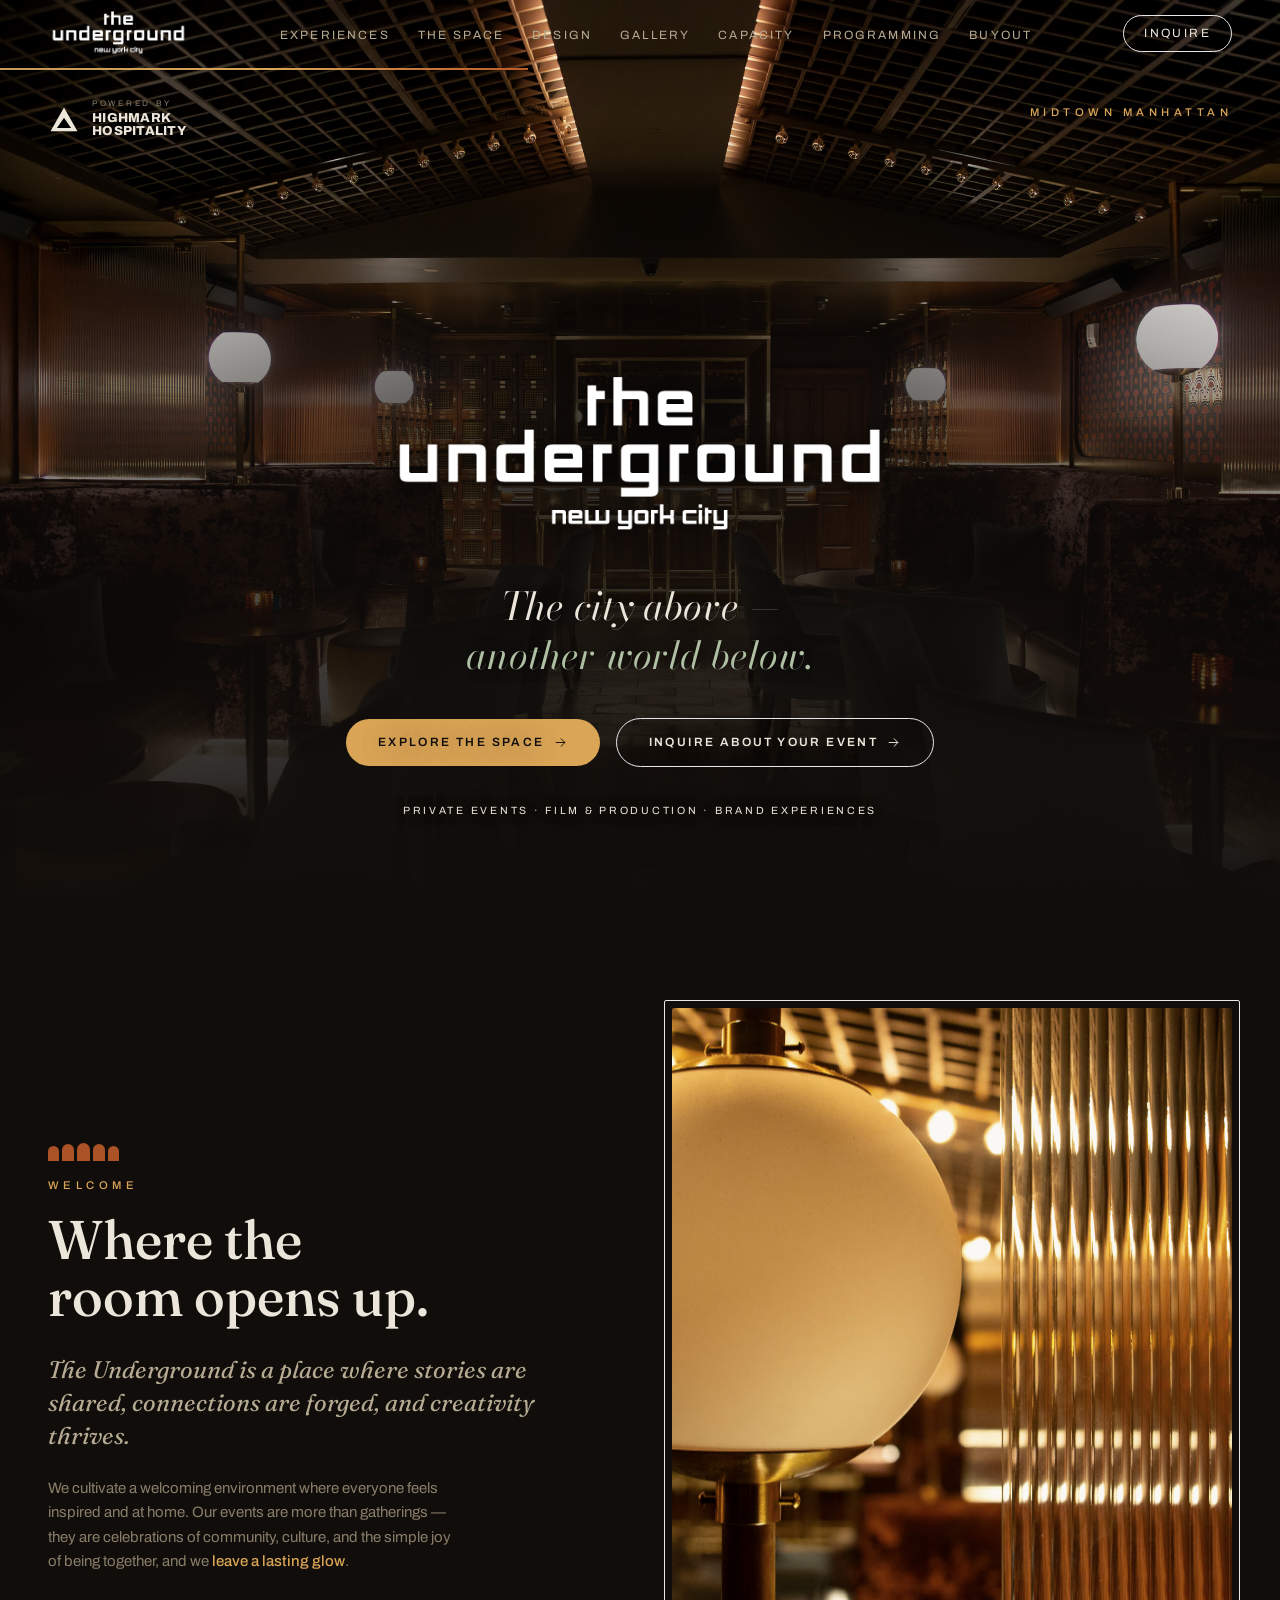
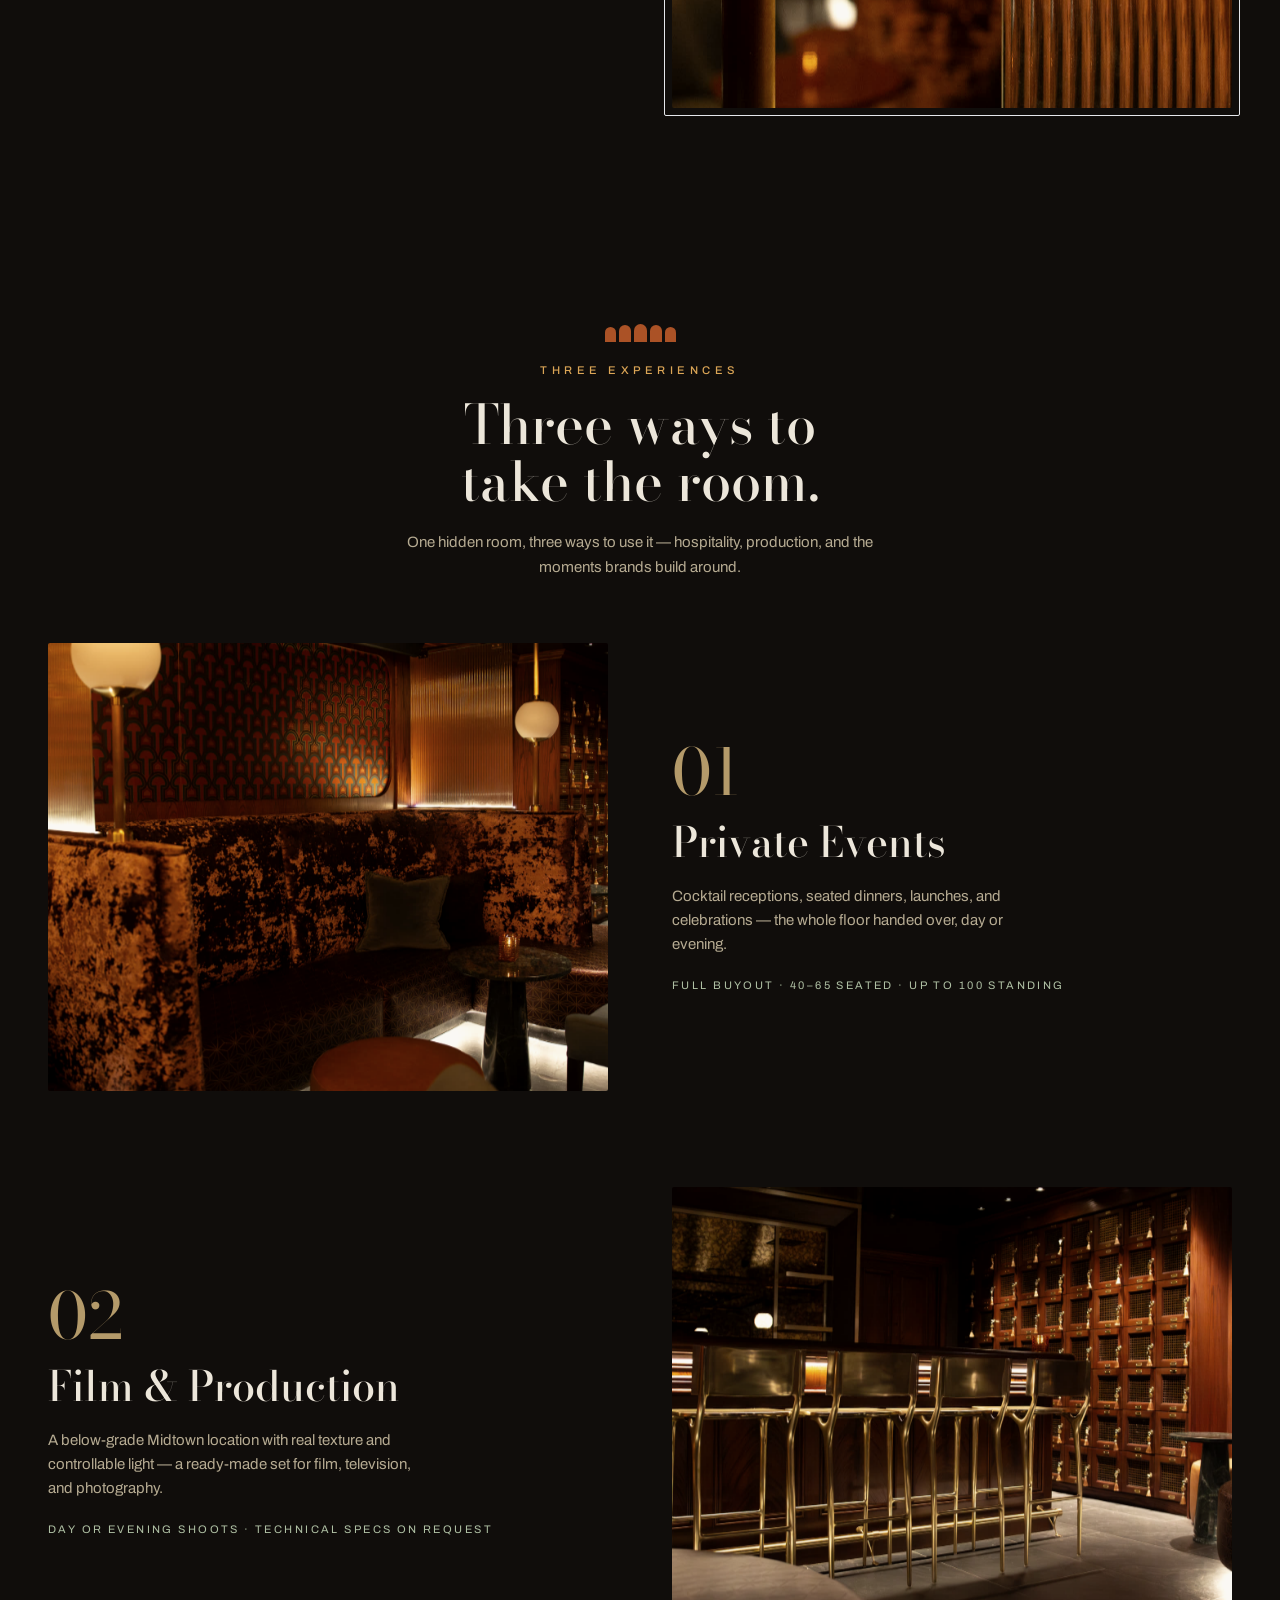
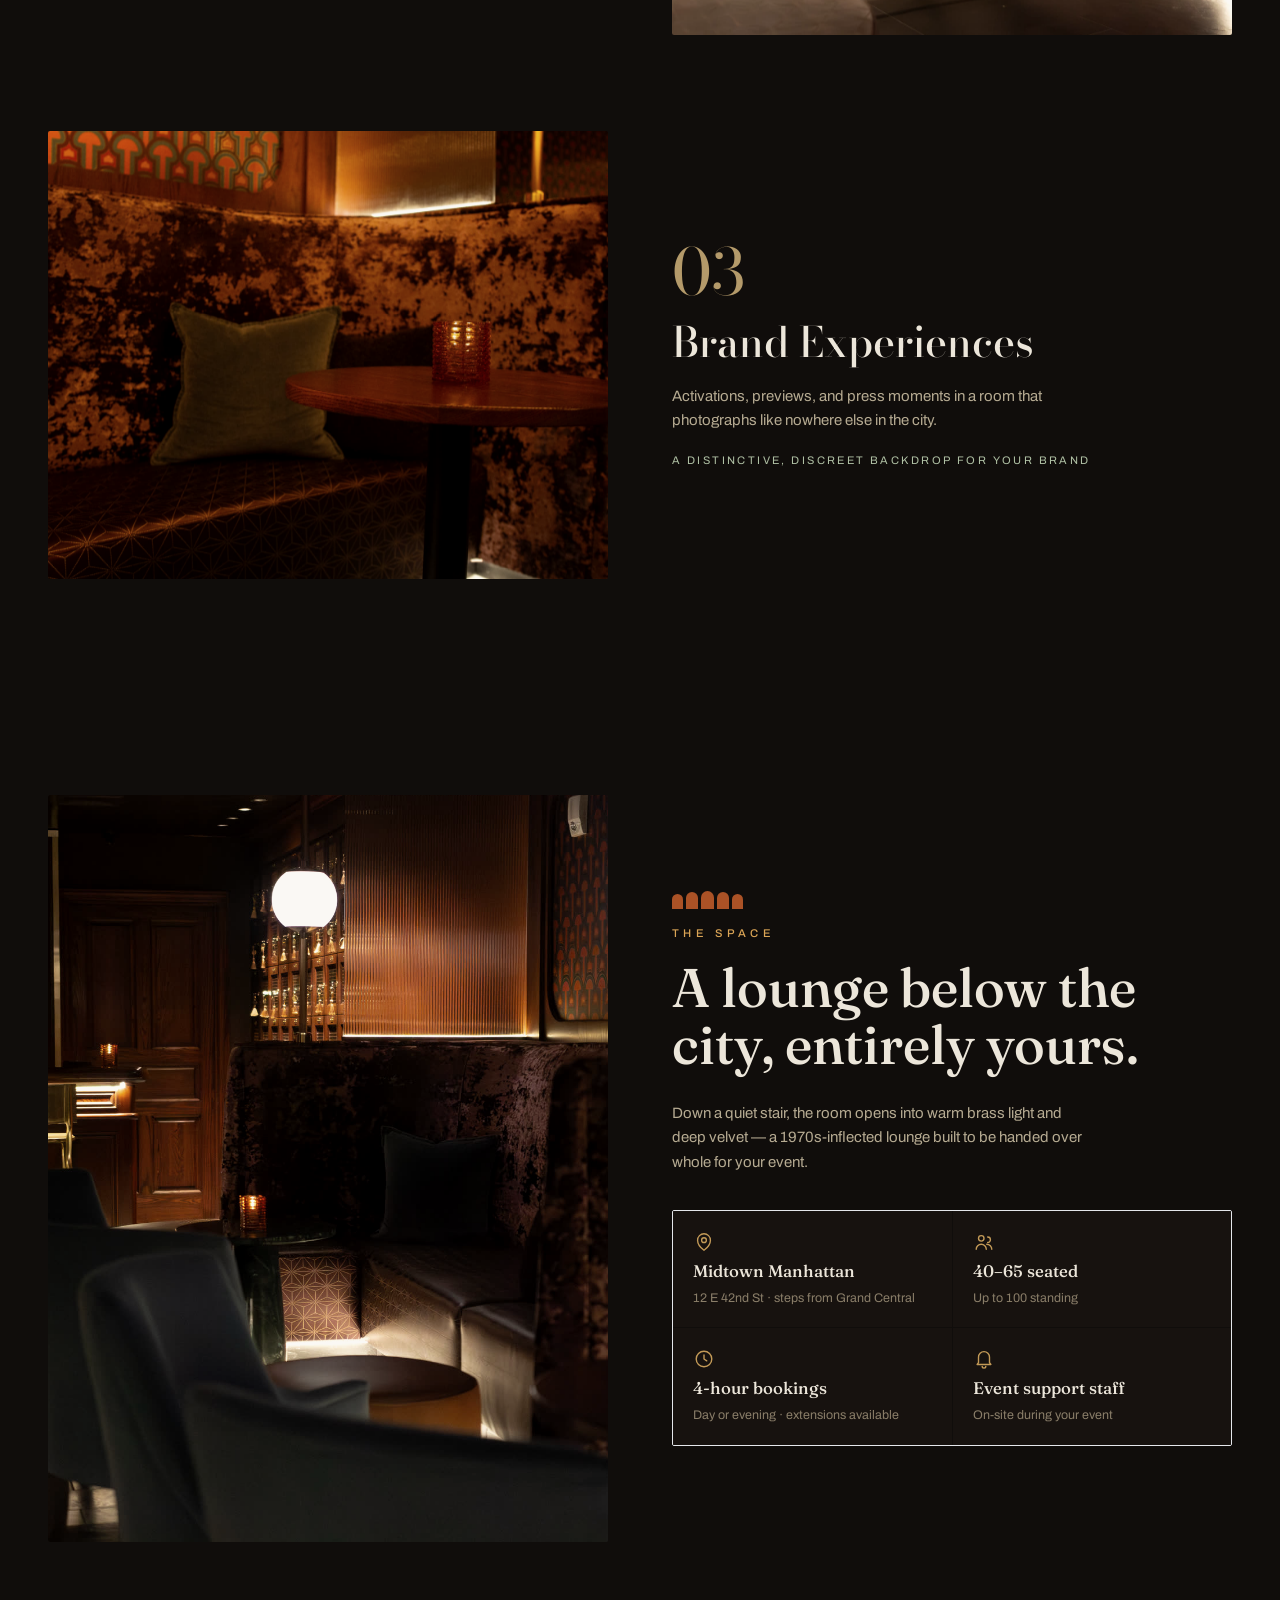
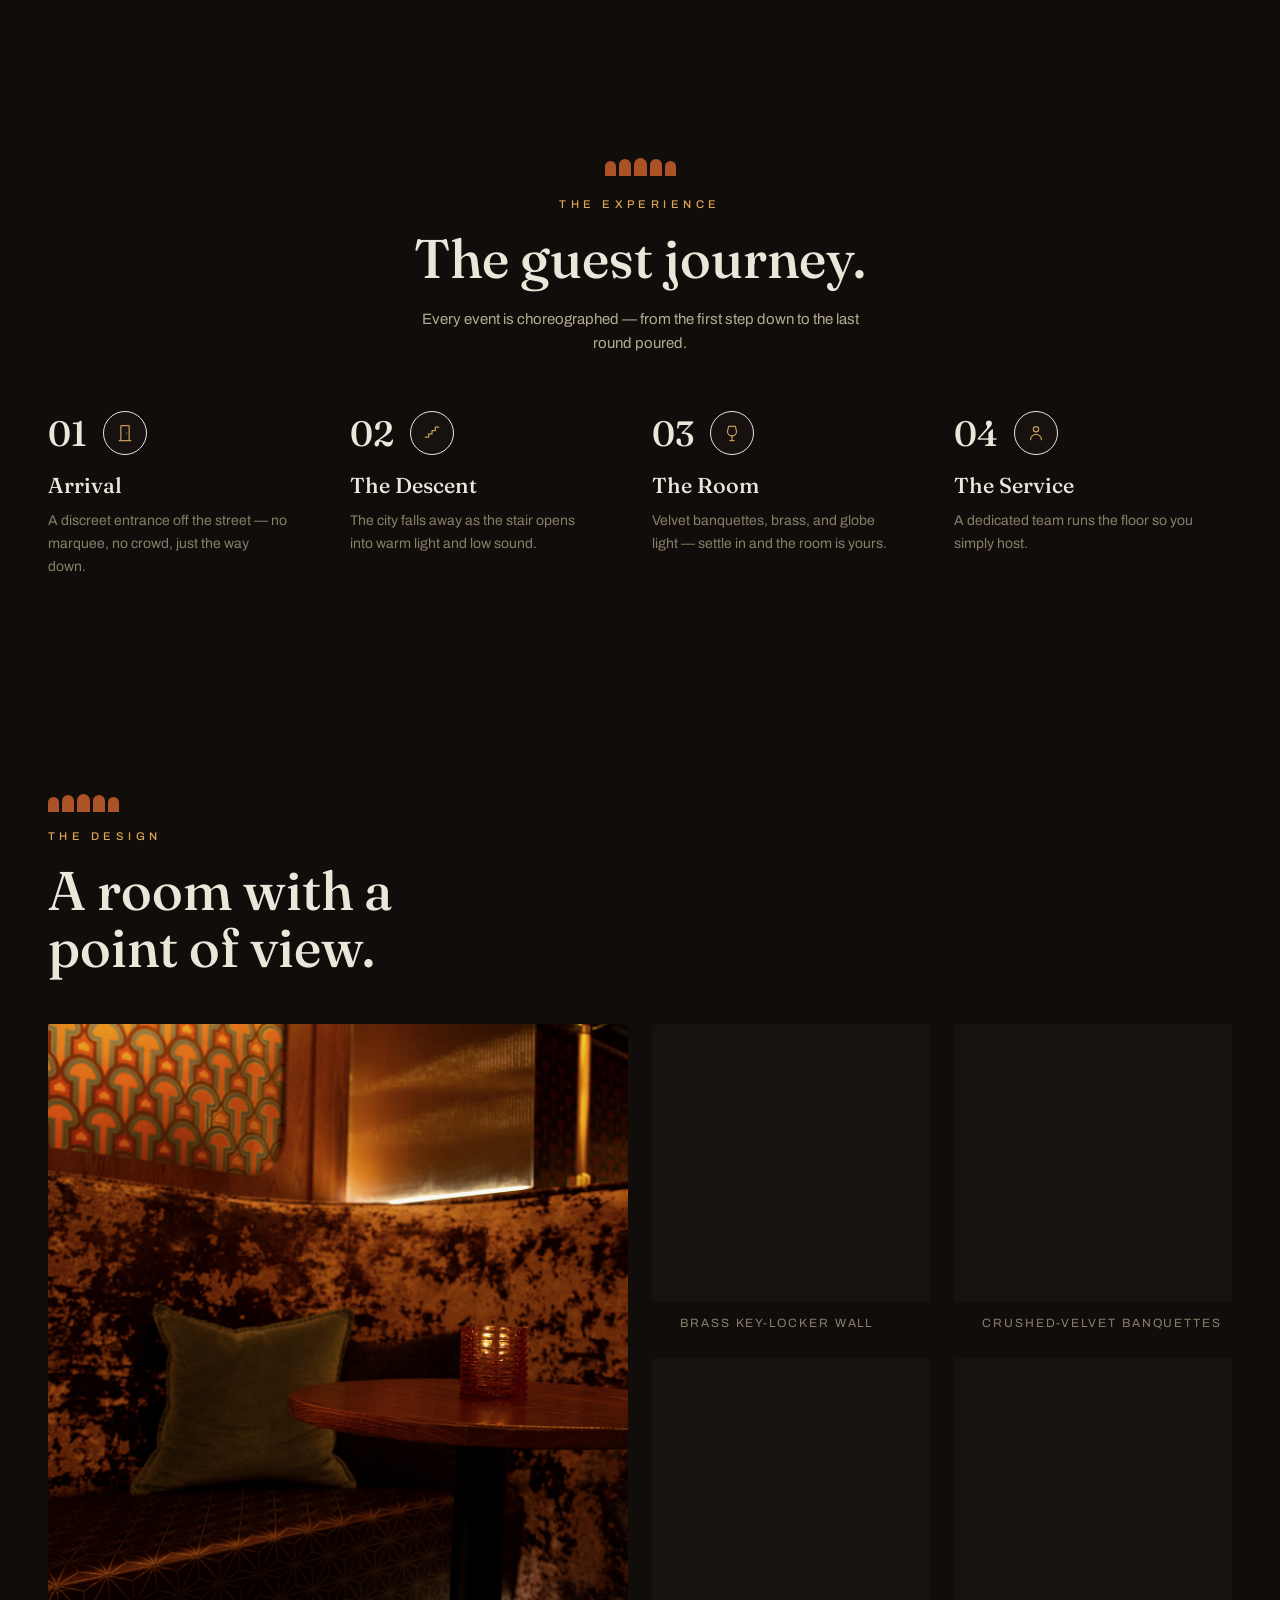
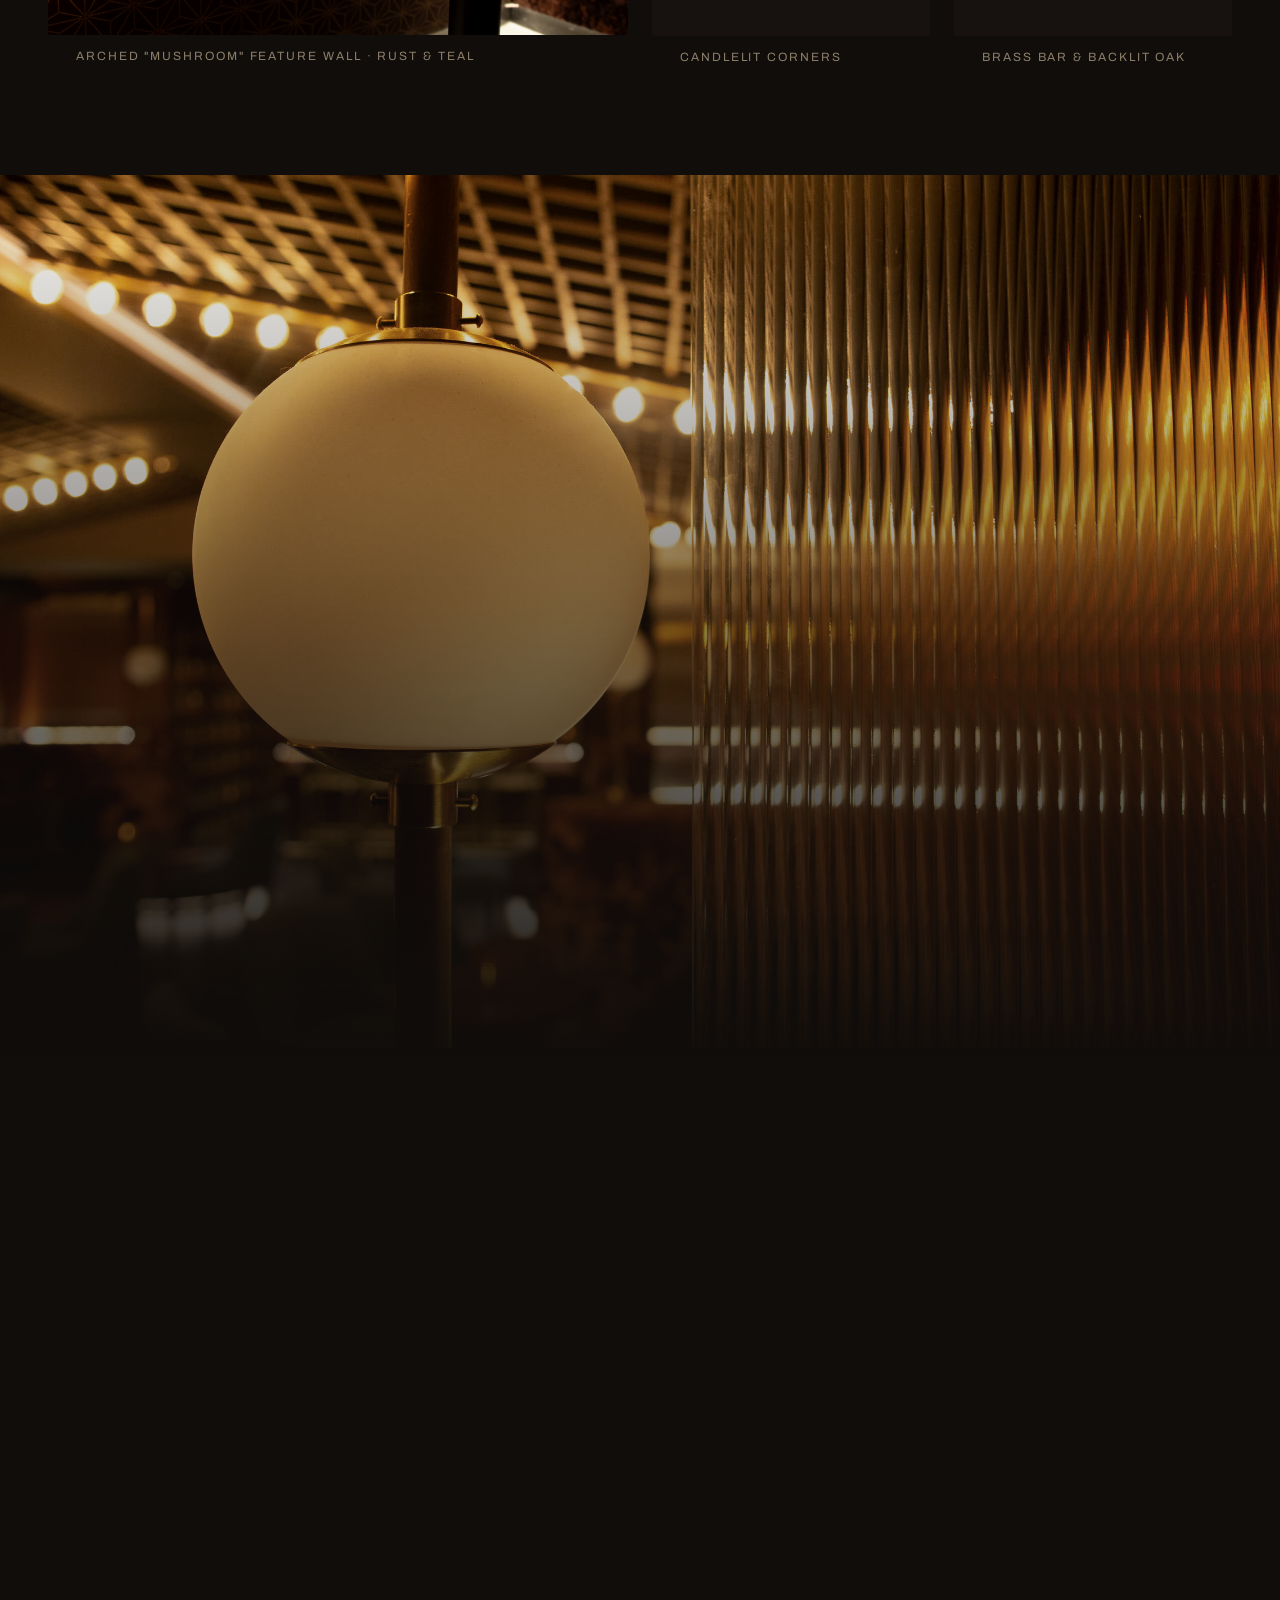
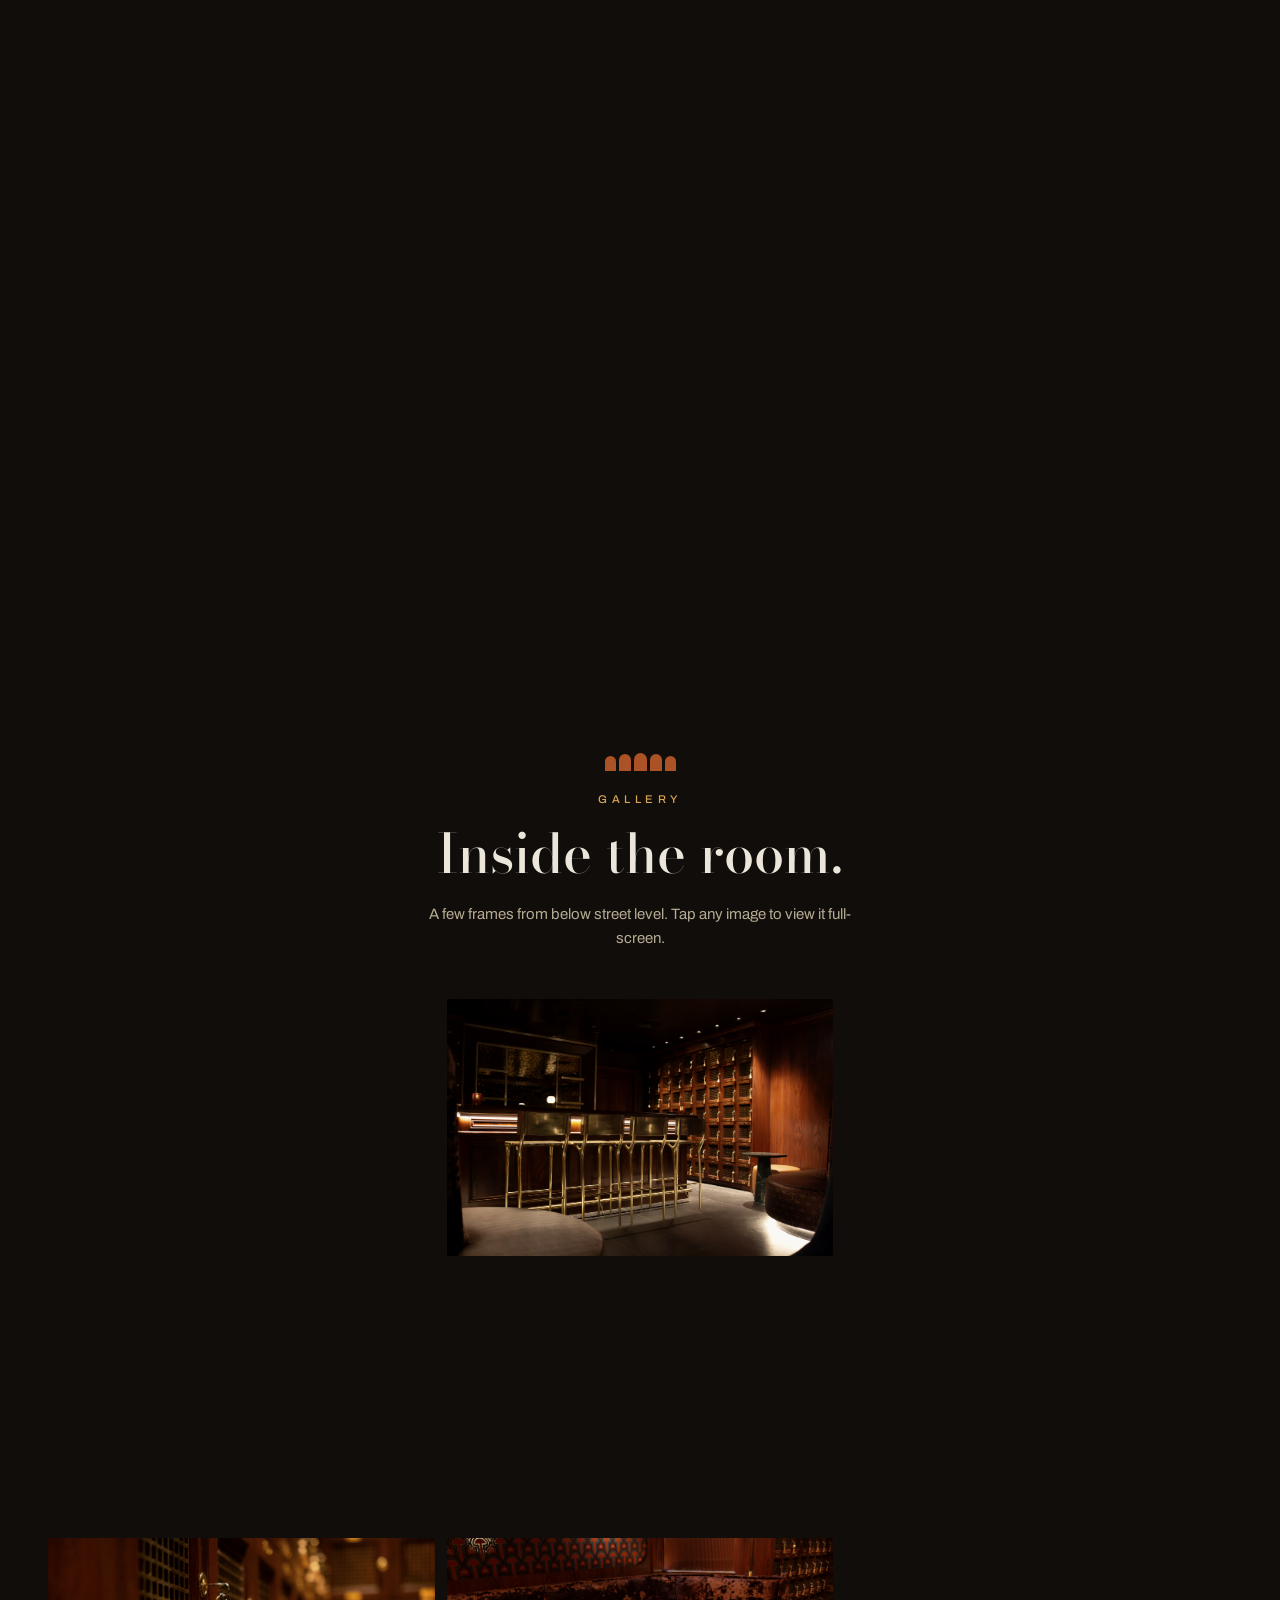
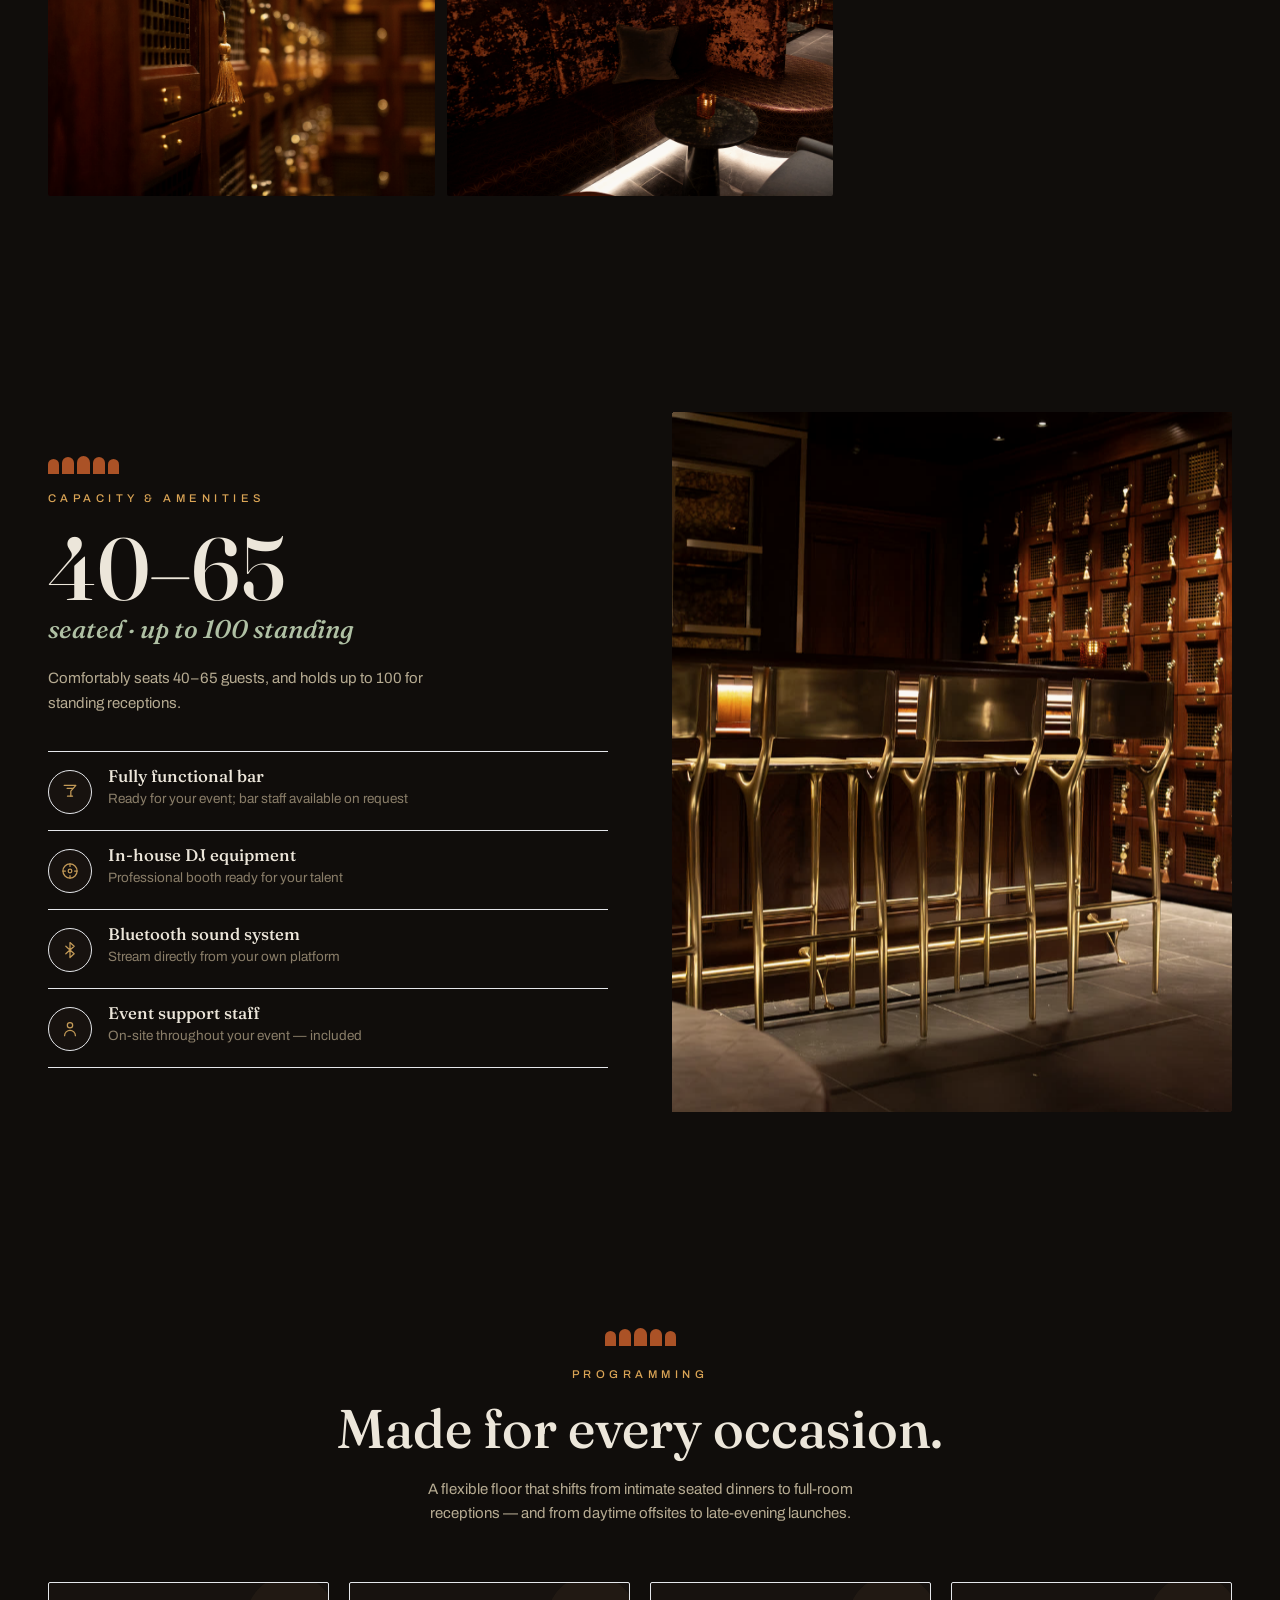
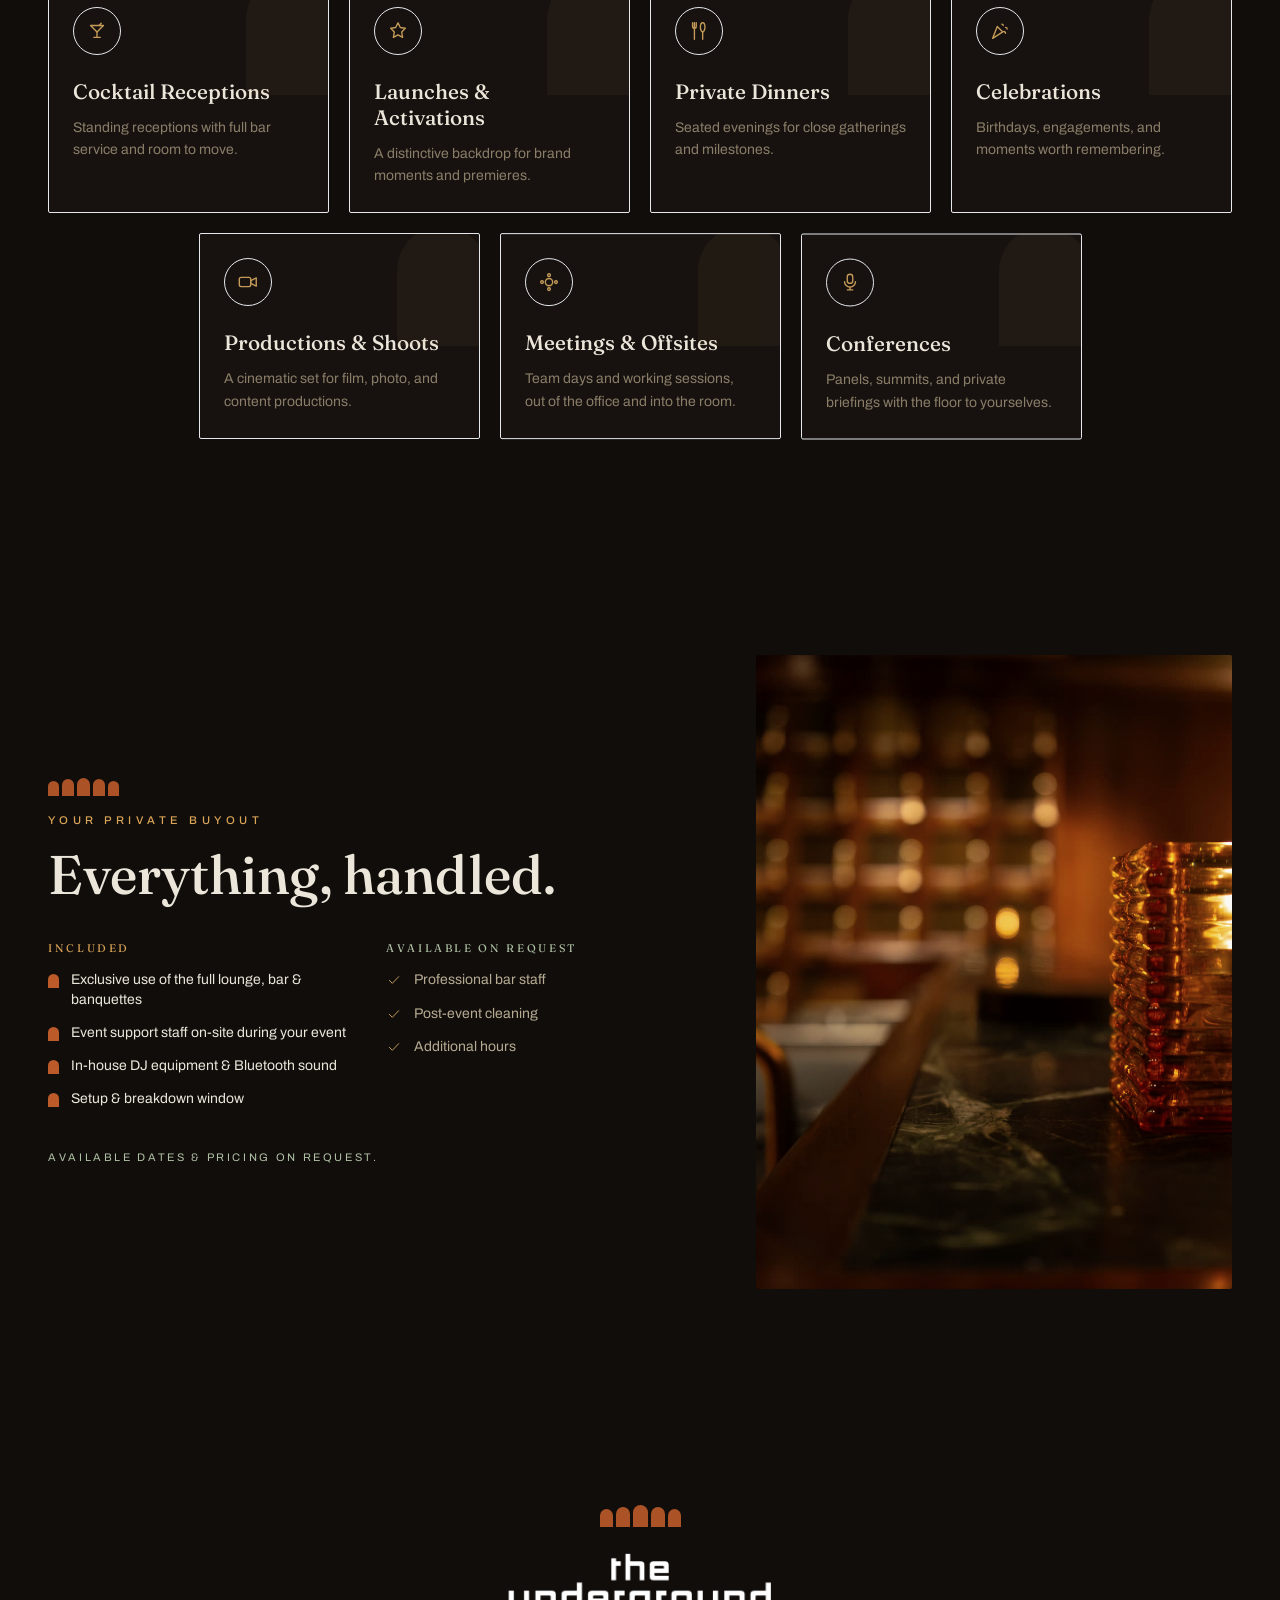
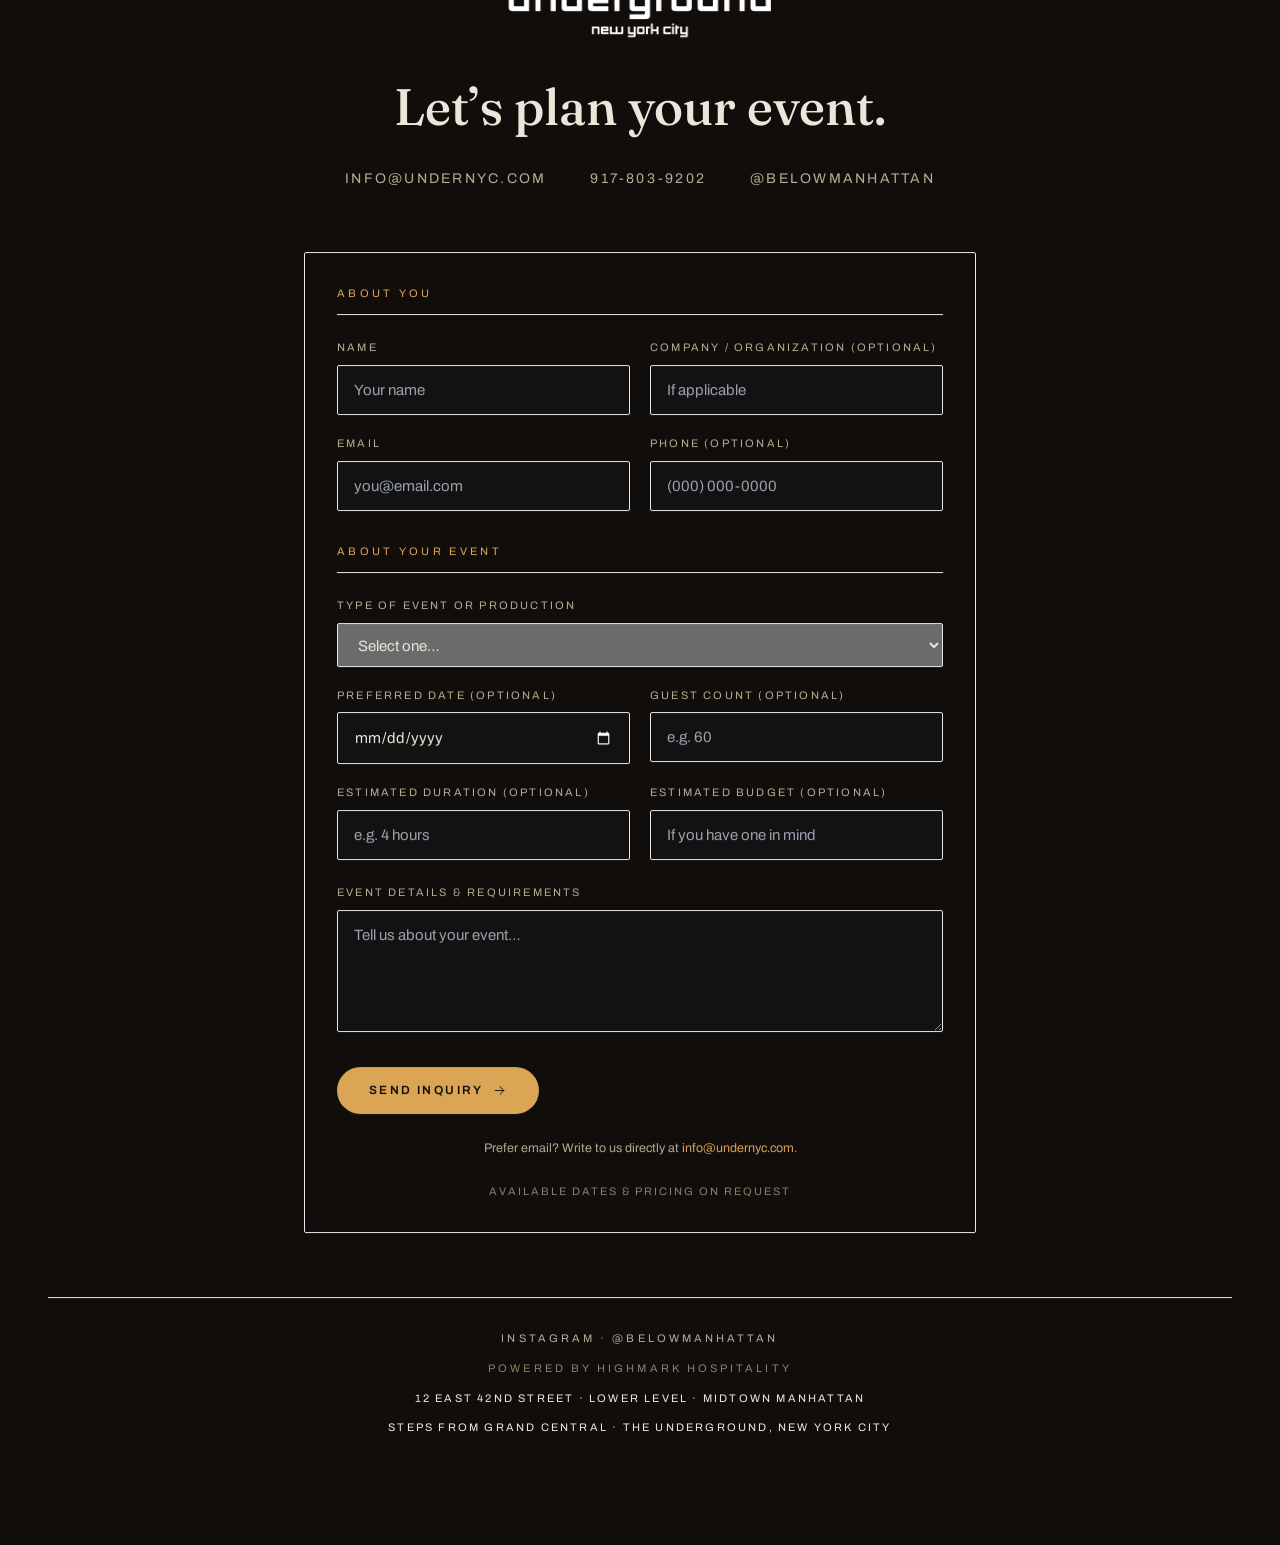
==== commit 2655f434: "Strengthen hero wordmark legibility over the living-hero video Focused dark pool behind the title zo" ====
--- a/index.html
+++ b/index.html
@@ -72,8 +72,8 @@
     />
 
     <title>The Underground — Private Events · New York City</title>
-    <script type="module" crossorigin src="./assets/index-DuO80WHs.js"></script>
-    <link rel="stylesheet" crossorigin href="./assets/index-AO5-9r7P.css">
+    <script type="module" crossorigin src="./assets/index-Cd8YvYsV.js"></script>
+    <link rel="stylesheet" crossorigin href="./assets/index-BYWiZQoy.css">
   </head>
   <body>
     <div id="root"></div>
--- a/assets/index-BYWiZQoy.css
+++ b/assets/index-BYWiZQoy.css
@@ -0,0 +1 @@
+*,:before,:after{--tw-border-spacing-x: 0;--tw-border-spacing-y: 0;--tw-translate-x: 0;--tw-translate-y: 0;--tw-rotate: 0;--tw-skew-x: 0;--tw-skew-y: 0;--tw-scale-x: 1;--tw-scale-y: 1;--tw-pan-x: ;--tw-pan-y: ;--tw-pinch-zoom: ;--tw-scroll-snap-strictness: proximity;--tw-gradient-from-position: ;--tw-gradient-via-position: ;--tw-gradient-to-position: ;--tw-ordinal: ;--tw-slashed-zero: ;--tw-numeric-figure: ;--tw-numeric-spacing: ;--tw-numeric-fraction: ;--tw-ring-inset: ;--tw-ring-offset-width: 0px;--tw-ring-offset-color: #fff;--tw-ring-color: rgb(59 130 246 / .5);--tw-ring-offset-shadow: 0 0 #0000;--tw-ring-shadow: 0 0 #0000;--tw-shadow: 0 0 #0000;--tw-shadow-colored: 0 0 #0000;--tw-blur: ;--tw-brightness: ;--tw-contrast: ;--tw-grayscale: ;--tw-hue-rotate: ;--tw-invert: ;--tw-saturate: ;--tw-sepia: ;--tw-drop-shadow: ;--tw-backdrop-blur: ;--tw-backdrop-brightness: ;--tw-backdrop-contrast: ;--tw-backdrop-grayscale: ;--tw-backdrop-hue-rotate: ;--tw-backdrop-invert: ;--tw-backdrop-opacity: ;--tw-backdrop-saturate: ;--tw-backdrop-sepia: ;--tw-contain-size: ;--tw-contain-layout: ;--tw-contain-paint: ;--tw-contain-style: }::backdrop{--tw-border-spacing-x: 0;--tw-border-spacing-y: 0;--tw-translate-x: 0;--tw-translate-y: 0;--tw-rotate: 0;--tw-skew-x: 0;--tw-skew-y: 0;--tw-scale-x: 1;--tw-scale-y: 1;--tw-pan-x: ;--tw-pan-y: ;--tw-pinch-zoom: ;--tw-scroll-snap-strictness: proximity;--tw-gradient-from-position: ;--tw-gradient-via-position: ;--tw-gradient-to-position: ;--tw-ordinal: ;--tw-slashed-zero: ;--tw-numeric-figure: ;--tw-numeric-spacing: ;--tw-numeric-fraction: ;--tw-ring-inset: ;--tw-ring-offset-width: 0px;--tw-ring-offset-color: #fff;--tw-ring-color: rgb(59 130 246 / .5);--tw-ring-offset-shadow: 0 0 #0000;--tw-ring-shadow: 0 0 #0000;--tw-shadow: 0 0 #0000;--tw-shadow-colored: 0 0 #0000;--tw-blur: ;--tw-brightness: ;--tw-contrast: ;--tw-grayscale: ;--tw-hue-rotate: ;--tw-invert: ;--tw-saturate: ;--tw-sepia: ;--tw-drop-shadow: ;--tw-backdrop-blur: ;--tw-backdrop-brightness: ;--tw-backdrop-contrast: ;--tw-backdrop-grayscale: ;--tw-backdrop-hue-rotate: ;--tw-backdrop-invert: ;--tw-backdrop-opacity: ;--tw-backdrop-saturate: ;--tw-backdrop-sepia: ;--tw-contain-size: ;--tw-contain-layout: ;--tw-contain-paint: ;--tw-contain-style: }*,:before,:after{box-sizing:border-box;border-width:0;border-style:solid;border-color:#e5e7eb}:before,:after{--tw-content: ""}html,:host{line-height:1.5;-webkit-text-size-adjust:100%;-moz-tab-size:4;-o-tab-size:4;tab-size:4;font-family:ui-sans-serif,system-ui,sans-serif,"Apple Color Emoji","Segoe UI Emoji",Segoe UI Symbol,"Noto Color Emoji";font-feature-settings:normal;font-variation-settings:normal;-webkit-tap-highlight-color:transparent}body{margin:0;line-height:inherit}hr{height:0;color:inherit;border-top-width:1px}abbr:where([title]){-webkit-text-decoration:underline dotted;text-decoration:underline dotted}h1,h2,h3,h4,h5,h6{font-size:inherit;font-weight:inherit}a{color:inherit;text-decoration:inherit}b,strong{font-weight:bolder}code,kbd,samp,pre{font-family:ui-monospace,SFMono-Regular,Menlo,Monaco,Consolas,Liberation Mono,Courier New,monospace;font-feature-settings:normal;font-variation-settings:normal;font-size:1em}small{font-size:80%}sub,sup{font-size:75%;line-height:0;position:relative;vertical-align:baseline}sub{bottom:-.25em}sup{top:-.5em}table{text-indent:0;border-color:inherit;border-collapse:collapse}button,input,optgroup,select,textarea{font-family:inherit;font-feature-settings:inherit;font-variation-settings:inherit;font-size:100%;font-weight:inherit;line-height:inherit;letter-spacing:inherit;color:inherit;margin:0;padding:0}button,select{text-transform:none}button,input:where([type=button]),input:where([type=reset]),input:where([type=submit]){-webkit-appearance:button;background-color:transparent;background-image:none}:-moz-focusring{outline:auto}:-moz-ui-invalid{box-shadow:none}progress{vertical-align:baseline}::-webkit-inner-spin-button,::-webkit-outer-spin-button{height:auto}[type=search]{-webkit-appearance:textfield;outline-offset:-2px}::-webkit-search-decoration{-webkit-appearance:none}::-webkit-file-upload-button{-webkit-appearance:button;font:inherit}summary{display:list-item}blockquote,dl,dd,h1,h2,h3,h4,h5,h6,hr,figure,p,pre{margin:0}fieldset{margin:0;padding:0}legend{padding:0}ol,ul,menu{list-style:none;margin:0;padding:0}dialog{padding:0}textarea{resize:vertical}input::-moz-placeholder,textarea::-moz-placeholder{opacity:1;color:#9ca3af}input::placeholder,textarea::placeholder{opacity:1;color:#9ca3af}button,[role=button]{cursor:pointer}:disabled{cursor:default}img,svg,video,canvas,audio,iframe,embed,object{display:block;vertical-align:middle}img,video{max-width:100%;height:auto}[hidden]:where(:not([hidden=until-found])){display:none}*{-webkit-font-smoothing:antialiased;-moz-osx-font-smoothing:grayscale}html{scroll-behavior:auto;scroll-padding-top:4.5rem;overflow-x:clip}body{background-color:var(--ink);color:var(--cream);font-family:Archivo,system-ui,sans-serif;line-height:1.6}h1,h2,h3{font-family:Fraunces,Georgia,serif;line-height:1.05;text-wrap:balance}:focus-visible{outline:2px solid var(--amber);outline-offset:3px;border-radius:2px}::-moz-selection{background:#dba55647;color:var(--cream)}::selection{background:#dba55647;color:var(--cream)}.container{width:100%}@media (min-width: 640px){.container{max-width:640px}}@media (min-width: 768px){.container{max-width:768px}}@media (min-width: 1024px){.container{max-width:1024px}}@media (min-width: 1280px){.container{max-width:1280px}}@media (min-width: 1536px){.container{max-width:1536px}}.eyebrow{font-family:Archivo,system-ui,sans-serif;text-transform:uppercase;letter-spacing:.4em;font-size:.7rem;font-weight:500;color:var(--amber)}.grade{filter:saturate(.82) contrast(1.04) brightness(.96) sepia(.06)}.section-pad{padding-block:clamp(4.5rem,12vh,9rem)}.sr-only{position:absolute;width:1px;height:1px;padding:0;margin:-1px;overflow:hidden;clip:rect(0,0,0,0);white-space:nowrap;border-width:0}.pointer-events-none{pointer-events:none}.visible{visibility:visible}.static{position:static}.fixed{position:fixed}.absolute{position:absolute}.relative{position:relative}.-inset-2{top:-.5rem;right:-.5rem;bottom:-.5rem;left:-.5rem}.inset-0{top:0;right:0;bottom:0;left:0}.inset-x-0{left:0;right:0}.-right-2{right:-.5rem}.-top-2{top:-.5rem}.-top-\[9\%\]{top:-9%}.bottom-0{bottom:0}.left-0{left:0}.left-1\/2{left:50%}.left-2{left:.5rem}.left-\[3\.2rem\]{left:3.2rem}.right-2{right:.5rem}.top-0{top:0}.top-1\.5{top:.375rem}.top-1\/2{top:50%}.top-3{top:.75rem}.top-6{top:1.5rem}.top-\[var\(--bar-h\)\]{top:var(--bar-h)}.-z-0{z-index:0}.-z-10{z-index:-10}.z-10{z-index:10}.z-40{z-index:40}.z-50{z-index:50}.z-\[55\]{z-index:55}.z-\[70\]{z-index:70}.z-\[80\]{z-index:80}.order-1{order:1}.order-2{order:2}.mx-auto{margin-left:auto;margin-right:auto}.mb-2{margin-bottom:.5rem}.mb-3{margin-bottom:.75rem}.mb-4{margin-bottom:1rem}.mb-5{margin-bottom:1.25rem}.mb-6{margin-bottom:1.5rem}.mb-7{margin-bottom:1.75rem}.mt-0\.5{margin-top:.125rem}.mt-1{margin-top:.25rem}.mt-10{margin-top:2.5rem}.mt-12{margin-top:3rem}.mt-14{margin-top:3.5rem}.mt-16{margin-top:4rem}.mt-2{margin-top:.5rem}.mt-3{margin-top:.75rem}.mt-4{margin-top:1rem}.mt-5{margin-top:1.25rem}.mt-6{margin-top:1.5rem}.mt-7{margin-top:1.75rem}.mt-8{margin-top:2rem}.mt-9{margin-top:2.25rem}.block{display:block}.inline-block{display:inline-block}.inline{display:inline}.flex{display:flex}.inline-flex{display:inline-flex}.table{display:table}.grid{display:grid}.contents{display:contents}.hidden{display:none}.aspect-\[3\/4\]{aspect-ratio:3/4}.aspect-\[4\/5\]{aspect-ratio:4/5}.aspect-\[5\/4\]{aspect-ratio:5/4}.aspect-square{aspect-ratio:1 / 1}.h-1{height:.25rem}.h-1\/3{height:33.333333%}.h-10{height:2.5rem}.h-11{height:2.75rem}.h-12{height:3rem}.h-3{height:.75rem}.h-9{height:2.25rem}.h-\[1\.5px\]{height:1.5px}.h-\[118\%\]{height:118%}.h-\[2px\]{height:2px}.h-\[80\%\]{height:80%}.h-\[var\(--bar-h\)\]{height:var(--bar-h)}.h-auto{height:auto}.h-full{height:100%}.h-px{height:1px}.max-h-full{max-height:100%}.min-h-\[100svh\]{min-height:100svh}.w-1{width:.25rem}.w-10{width:2.5rem}.w-11{width:2.75rem}.w-12{width:3rem}.w-4{width:1rem}.w-40{width:10rem}.w-5{width:1.25rem}.w-9{width:2.25rem}.w-\[calc\(100\%-2rem\)\]{width:calc(100% - 2rem)}.w-full{width:100%}.w-px{width:1px}.max-w-2xl{max-width:42rem}.max-w-\[18ch\]{max-width:18ch}.max-w-\[20ch\]{max-width:20ch}.max-w-\[30ch\]{max-width:30ch}.max-w-\[42ch\]{max-width:42ch}.max-w-\[44ch\]{max-width:44ch}.max-w-\[46ch\]{max-width:46ch}.max-w-\[48ch\]{max-width:48ch}.max-w-\[52ch\]{max-width:52ch}.max-w-\[54ch\]{max-width:54ch}.max-w-editorial{max-width:78rem}.max-w-full{max-width:100%}.flex-1{flex:1 1 0%}.shrink-0{flex-shrink:0}.basis-full{flex-basis:100%}.origin-left{transform-origin:left}.origin-top{transform-origin:top}.-translate-x-1\/2{--tw-translate-x: -50%;transform:translate(var(--tw-translate-x),var(--tw-translate-y)) rotate(var(--tw-rotate)) skew(var(--tw-skew-x)) skewY(var(--tw-skew-y)) scaleX(var(--tw-scale-x)) scaleY(var(--tw-scale-y))}.-translate-y-1\/2{--tw-translate-y: -50%;transform:translate(var(--tw-translate-x),var(--tw-translate-y)) rotate(var(--tw-rotate)) skew(var(--tw-skew-x)) skewY(var(--tw-skew-y)) scaleX(var(--tw-scale-x)) scaleY(var(--tw-scale-y))}.translate-y-2{--tw-translate-y: .5rem;transform:translate(var(--tw-translate-x),var(--tw-translate-y)) rotate(var(--tw-rotate)) skew(var(--tw-skew-x)) skewY(var(--tw-skew-y)) scaleX(var(--tw-scale-x)) scaleY(var(--tw-scale-y))}.-rotate-45{--tw-rotate: -45deg;transform:translate(var(--tw-translate-x),var(--tw-translate-y)) rotate(var(--tw-rotate)) skew(var(--tw-skew-x)) skewY(var(--tw-skew-y)) scaleX(var(--tw-scale-x)) scaleY(var(--tw-scale-y))}.rotate-180{--tw-rotate: 180deg;transform:translate(var(--tw-translate-x),var(--tw-translate-y)) rotate(var(--tw-rotate)) skew(var(--tw-skew-x)) skewY(var(--tw-skew-y)) scaleX(var(--tw-scale-x)) scaleY(var(--tw-scale-y))}.rotate-45{--tw-rotate: 45deg;transform:translate(var(--tw-translate-x),var(--tw-translate-y)) rotate(var(--tw-rotate)) skew(var(--tw-skew-x)) skewY(var(--tw-skew-y)) scaleX(var(--tw-scale-x)) scaleY(var(--tw-scale-y))}.scale-x-0{--tw-scale-x: 0;transform:translate(var(--tw-translate-x),var(--tw-translate-y)) rotate(var(--tw-rotate)) skew(var(--tw-skew-x)) skewY(var(--tw-skew-y)) scaleX(var(--tw-scale-x)) scaleY(var(--tw-scale-y))}.select-none{-webkit-user-select:none;-moz-user-select:none;user-select:none}.resize-y{resize:vertical}.columns-2{-moz-columns:2;columns:2}.break-inside-avoid{-moz-column-break-inside:avoid;break-inside:avoid}.grid-cols-2{grid-template-columns:repeat(2,minmax(0,1fr))}.flex-col{flex-direction:column}.flex-wrap{flex-wrap:wrap}.place-items-center{place-items:center}.items-start{align-items:flex-start}.items-end{align-items:flex-end}.items-center{align-items:center}.justify-start{justify-content:flex-start}.justify-end{justify-content:flex-end}.justify-center{justify-content:center}.justify-between{justify-content:space-between}.gap-10{gap:2.5rem}.gap-16{gap:4rem}.gap-2{gap:.5rem}.gap-3{gap:.75rem}.gap-3\.5{gap:.875rem}.gap-4{gap:1rem}.gap-5{gap:1.25rem}.gap-6{gap:1.5rem}.gap-7{gap:1.75rem}.gap-8{gap:2rem}.gap-\[3px\]{gap:3px}.gap-px{gap:1px}.gap-y-12{row-gap:3rem}.divide-y>:not([hidden])~:not([hidden]){--tw-divide-y-reverse: 0;border-top-width:calc(1px * calc(1 - var(--tw-divide-y-reverse)));border-bottom-width:calc(1px * var(--tw-divide-y-reverse))}.self-start{align-self:flex-start}.overflow-hidden{overflow:hidden}.rounded{border-radius:.25rem}.rounded-full{border-radius:9999px}.rounded-sm{border-radius:.125rem}.border{border-width:1px}.border-y{border-top-width:1px;border-bottom-width:1px}.border-b{border-bottom-width:1px}.border-t{border-top-width:1px}.border-transparent{border-color:transparent}.bg-amber{background-color:var(--amber)}.bg-cream{background-color:var(--cream)}.bg-current{background-color:currentColor}.bg-panel{background-color:var(--panel)}.bg-transparent{background-color:transparent}.bg-gradient-to-b{background-image:linear-gradient(to bottom,var(--tw-gradient-stops))}.bg-gradient-to-r{background-image:linear-gradient(to right,var(--tw-gradient-stops))}.bg-gradient-to-t{background-image:linear-gradient(to top,var(--tw-gradient-stops))}.from-brass{--tw-gradient-from: var(--brass) var(--tw-gradient-from-position);--tw-gradient-to: rgb(255 255 255 / 0) var(--tw-gradient-to-position);--tw-gradient-stops: var(--tw-gradient-from), var(--tw-gradient-to)}.from-champagne{--tw-gradient-from: var(--champagne) var(--tw-gradient-from-position);--tw-gradient-to: rgb(255 255 255 / 0) var(--tw-gradient-to-position);--tw-gradient-stops: var(--tw-gradient-from), var(--tw-gradient-to)}.from-ink{--tw-gradient-from: var(--ink) var(--tw-gradient-from-position);--tw-gradient-to: rgb(255 255 255 / 0) var(--tw-gradient-to-position);--tw-gradient-stops: var(--tw-gradient-from), var(--tw-gradient-to)}.from-transparent{--tw-gradient-from: transparent var(--tw-gradient-from-position);--tw-gradient-to: rgb(0 0 0 / 0) var(--tw-gradient-to-position);--tw-gradient-stops: var(--tw-gradient-from), var(--tw-gradient-to)}.via-amber{--tw-gradient-to: rgb(255 255 255 / 0) var(--tw-gradient-to-position);--tw-gradient-stops: var(--tw-gradient-from), var(--amber) var(--tw-gradient-via-position), var(--tw-gradient-to)}.to-ink{--tw-gradient-to: var(--ink) var(--tw-gradient-to-position)}.to-rust{--tw-gradient-to: var(--rust) var(--tw-gradient-to-position)}.to-transparent{--tw-gradient-to: transparent var(--tw-gradient-to-position)}.object-contain{-o-object-fit:contain;object-fit:contain}.object-cover{-o-object-fit:cover;object-fit:cover}.p-3{padding:.75rem}.p-4{padding:1rem}.p-6{padding:1.5rem}.px-4{padding-left:1rem;padding-right:1rem}.px-5{padding-left:1.25rem;padding-right:1.25rem}.px-8{padding-left:2rem;padding-right:2rem}.py-1\.5{padding-top:.375rem;padding-bottom:.375rem}.py-2{padding-top:.5rem;padding-bottom:.5rem}.py-3{padding-top:.75rem;padding-bottom:.75rem}.py-3\.5{padding-top:.875rem;padding-bottom:.875rem}.py-4{padding-top:1rem;padding-bottom:1rem}.pb-16{padding-bottom:4rem}.pb-3{padding-bottom:.75rem}.pb-4{padding-bottom:1rem}.pb-6{padding-bottom:1.5rem}.pb-\[0\.12em\]{padding-bottom:.12em}.pt-1{padding-top:.25rem}.pt-8{padding-top:2rem}.text-center{text-align:center}.align-bottom{vertical-align:bottom}.font-body{font-family:Archivo,system-ui,sans-serif}.font-display{font-family:Fraunces,Georgia,serif}.font-editorial{font-family:Bodoni Moda,Fraunces,Georgia,serif}.font-wordmark{font-family:Jura,Archivo,system-ui,sans-serif}.text-\[1\.05rem\]{font-size:1.05rem}.text-\[1\.35rem\]{font-size:1.35rem}.text-\[1\.3rem\]{font-size:1.3rem}.text-\[10\.5px\]{font-size:10.5px}.text-\[11px\]{font-size:11px}.text-\[12\.5px\]{font-size:12.5px}.text-\[12px\]{font-size:12px}.text-\[13\.5px\]{font-size:13.5px}.text-\[13px\]{font-size:13px}.text-\[14px\]{font-size:14px}.text-\[15px\]{font-size:15px}.text-\[2\.2rem\]{font-size:2.2rem}.text-\[clamp\(1\.15rem\,2vw\,1\.5rem\)\]{font-size:clamp(1.15rem,2vw,1.5rem)}.text-\[clamp\(1\.1rem\,2\.4vw\,1\.6rem\)\]{font-size:clamp(1.1rem,2.4vw,1.6rem)}.text-\[clamp\(1\.35rem\,3\.4vw\,2\.4rem\)\]{font-size:clamp(1.35rem,3.4vw,2.4rem)}.text-\[clamp\(1\.8rem\,4vw\,2\.6rem\)\]{font-size:clamp(1.8rem,4vw,2.6rem)}.text-\[clamp\(1\.9rem\,5\.5vw\,4rem\)\]{font-size:clamp(1.9rem,5.5vw,4rem)}.text-\[clamp\(1\.9rem\,5vw\,3\.2rem\)\]{font-size:clamp(1.9rem,5vw,3.2rem)}.text-\[clamp\(2\.6rem\,6vw\,4rem\)\]{font-size:clamp(2.6rem,6vw,4rem)}.text-\[clamp\(2rem\,5vw\,3\.4rem\)\]{font-size:clamp(2rem,5vw,3.4rem)}.text-\[clamp\(3\.4rem\,9vw\,5\.5rem\)\]{font-size:clamp(3.4rem,9vw,5.5rem)}.text-sm{font-size:.875rem;line-height:1.25rem}.font-extrabold{font-weight:800}.font-medium{font-weight:500}.font-normal{font-weight:400}.font-semibold{font-weight:600}.uppercase{text-transform:uppercase}.lowercase{text-transform:lowercase}.italic{font-style:italic}.leading-\[1\.08\]{line-height:1.08}.leading-\[1\.14\]{line-height:1.14}.leading-none{line-height:1}.leading-relaxed{line-height:1.625}.leading-snug{line-height:1.375}.leading-tight{line-height:1.25}.tracking-\[0\.16em\]{letter-spacing:.16em}.tracking-\[0\.18em\]{letter-spacing:.18em}.tracking-\[0\.22em\]{letter-spacing:.22em}.tracking-\[0\.24em\]{letter-spacing:.24em}.tracking-\[0\.26em\]{letter-spacing:.26em}.tracking-\[0\.28em\]{letter-spacing:.28em}.tracking-\[0\.2em\]{letter-spacing:.2em}.tracking-\[0\.3em\]{letter-spacing:.3em}.text-amber{color:var(--amber)}.text-brass{color:var(--brass)}.text-champagne{color:var(--champagne)}.text-cream{color:var(--cream)}.text-faint{color:var(--faint)}.text-ink{color:var(--ink)}.text-muted{color:var(--muted)}.text-sage{color:var(--sage)}.underline-offset-2{text-underline-offset:2px}.opacity-0{opacity:0}.opacity-100{opacity:1}.opacity-90{opacity:.9}.opacity-\[0\.045\]{opacity:.045}.opacity-\[0\.06\]{opacity:.06}.opacity-\[0\.12\]{opacity:.12}.opacity-\[0\.14\]{opacity:.14}.mix-blend-soft-light{mix-blend-mode:soft-light}.mix-blend-difference{mix-blend-mode:difference}.shadow-2xl{--tw-shadow: 0 25px 50px -12px rgb(0 0 0 / .25);--tw-shadow-colored: 0 25px 50px -12px var(--tw-shadow-color);box-shadow:var(--tw-ring-offset-shadow, 0 0 #0000),var(--tw-ring-shadow, 0 0 #0000),var(--tw-shadow)}.outline{outline-style:solid}.ring{--tw-ring-offset-shadow: var(--tw-ring-inset) 0 0 0 var(--tw-ring-offset-width) var(--tw-ring-offset-color);--tw-ring-shadow: var(--tw-ring-inset) 0 0 0 calc(3px + var(--tw-ring-offset-width)) var(--tw-ring-color);box-shadow:var(--tw-ring-offset-shadow),var(--tw-ring-shadow),var(--tw-shadow, 0 0 #0000)}.filter{filter:var(--tw-blur) var(--tw-brightness) var(--tw-contrast) var(--tw-grayscale) var(--tw-hue-rotate) var(--tw-invert) var(--tw-saturate) var(--tw-sepia) var(--tw-drop-shadow)}.backdrop-blur-lg{--tw-backdrop-blur: blur(16px);-webkit-backdrop-filter:var(--tw-backdrop-blur) var(--tw-backdrop-brightness) var(--tw-backdrop-contrast) var(--tw-backdrop-grayscale) var(--tw-backdrop-hue-rotate) var(--tw-backdrop-invert) var(--tw-backdrop-opacity) var(--tw-backdrop-saturate) var(--tw-backdrop-sepia);backdrop-filter:var(--tw-backdrop-blur) var(--tw-backdrop-brightness) var(--tw-backdrop-contrast) var(--tw-backdrop-grayscale) var(--tw-backdrop-hue-rotate) var(--tw-backdrop-invert) var(--tw-backdrop-opacity) var(--tw-backdrop-saturate) var(--tw-backdrop-sepia)}.backdrop-blur-md{--tw-backdrop-blur: blur(12px);-webkit-backdrop-filter:var(--tw-backdrop-blur) var(--tw-backdrop-brightness) var(--tw-backdrop-contrast) var(--tw-backdrop-grayscale) var(--tw-backdrop-hue-rotate) var(--tw-backdrop-invert) var(--tw-backdrop-opacity) var(--tw-backdrop-saturate) var(--tw-backdrop-sepia);backdrop-filter:var(--tw-backdrop-blur) var(--tw-backdrop-brightness) var(--tw-backdrop-contrast) var(--tw-backdrop-grayscale) var(--tw-backdrop-hue-rotate) var(--tw-backdrop-invert) var(--tw-backdrop-opacity) var(--tw-backdrop-saturate) var(--tw-backdrop-sepia)}.backdrop-blur-sm{--tw-backdrop-blur: blur(4px);-webkit-backdrop-filter:var(--tw-backdrop-blur) var(--tw-backdrop-brightness) var(--tw-backdrop-contrast) var(--tw-backdrop-grayscale) var(--tw-backdrop-hue-rotate) var(--tw-backdrop-invert) var(--tw-backdrop-opacity) var(--tw-backdrop-saturate) var(--tw-backdrop-sepia);backdrop-filter:var(--tw-backdrop-blur) var(--tw-backdrop-brightness) var(--tw-backdrop-contrast) var(--tw-backdrop-grayscale) var(--tw-backdrop-hue-rotate) var(--tw-backdrop-invert) var(--tw-backdrop-opacity) var(--tw-backdrop-saturate) var(--tw-backdrop-sepia)}.transition{transition-property:color,background-color,border-color,text-decoration-color,fill,stroke,opacity,box-shadow,transform,filter,backdrop-filter;transition-timing-function:cubic-bezier(.4,0,.2,1);transition-duration:.15s}.transition-\[color\,background-color\]{transition-property:color,background-color;transition-timing-function:cubic-bezier(.4,0,.2,1);transition-duration:.15s}.transition-all{transition-property:all;transition-timing-function:cubic-bezier(.4,0,.2,1);transition-duration:.15s}.transition-colors{transition-property:color,background-color,border-color,text-decoration-color,fill,stroke;transition-timing-function:cubic-bezier(.4,0,.2,1);transition-duration:.15s}.transition-opacity{transition-property:opacity;transition-timing-function:cubic-bezier(.4,0,.2,1);transition-duration:.15s}.transition-transform{transition-property:transform;transition-timing-function:cubic-bezier(.4,0,.2,1);transition-duration:.15s}.duration-200{transition-duration:.2s}.duration-300{transition-duration:.3s}.duration-500{transition-duration:.5s}.duration-700{transition-duration:.7s}.duration-\[1200ms\]{transition-duration:1.2s}.ease-editorial{transition-timing-function:cubic-bezier(.22,1,.36,1)}.will-change-transform{will-change:transform}.\[color-scheme\:dark\]{color-scheme:dark}.\[column-gap\:0\.75rem\]{-moz-column-gap:.75rem;column-gap:.75rem}.\[filter\:drop-shadow\(0_2px_9px_rgba\(0\,0\,0\,0\.6\)\)_drop-shadow\(0_0_34px_rgba\(0\,0\,0\,0\.5\)\)\]{filter:drop-shadow(0 2px 9px rgba(0,0,0,.6)) drop-shadow(0 0 34px rgba(0,0,0,.5))}.\[text-shadow\:0_1px_12px_rgba\(0\,0\,0\,0\.7\)\]{text-shadow:0 1px 12px rgba(0,0,0,.7)}.\[text-shadow\:0_1px_18px_rgba\(0\,0\,0\,0\.75\)\]{text-shadow:0 1px 18px rgba(0,0,0,.75)}.\[text-shadow\:0_1px_28px_rgba\(0\,0\,0\,0\.55\)\]{text-shadow:0 1px 28px rgba(0,0,0,.55)}:root{--ink: #100d0b;--panel: #17120f;--cream: #ece6da;--muted: #b6ab92;--faint: #8a7e69;--amber: #dba556;--brass: #c39a57;--rust: #bc5a2a;--sage: #afc0a4;--champagne: #b49a6a;--olive: #3b413a;--bar-h: 4.25rem;color-scheme:dark}@media (prefers-reduced-motion: reduce){html{scroll-behavior:auto}*,*:before,*:after{animation-duration:.001ms!important;animation-iteration-count:1!important;transition-duration:.001ms!important}}.hover\:border-amber:hover{border-color:var(--amber)}.hover\:bg-amber:hover{background-color:var(--amber)}.hover\:text-amber:hover{color:var(--amber)}.hover\:text-cream:hover{color:var(--cream)}.hover\:text-ink:hover{color:var(--ink)}.hover\:underline:hover{text-decoration-line:underline}.focus\:not-sr-only:focus{position:static;width:auto;height:auto;padding:0;margin:0;overflow:visible;clip:auto;white-space:normal}.focus\:fixed:focus{position:fixed}.focus\:left-4:focus{left:1rem}.focus\:top-4:focus{top:1rem}.focus\:z-\[60\]:focus{z-index:60}.focus\:rounded-full:focus{border-radius:9999px}.focus\:border-amber:focus{border-color:var(--amber)}.focus\:bg-amber:focus{background-color:var(--amber)}.focus\:px-5:focus{padding-left:1.25rem;padding-right:1.25rem}.focus\:py-2:focus{padding-top:.5rem;padding-bottom:.5rem}.focus\:text-\[12px\]:focus{font-size:12px}.focus\:font-semibold:focus{font-weight:600}.focus\:uppercase:focus{text-transform:uppercase}.focus\:tracking-\[0\.2em\]:focus{letter-spacing:.2em}.focus\:text-ink:focus{color:var(--ink)}.focus\:outline-none:focus{outline:2px solid transparent;outline-offset:2px}.active\:scale-\[0\.97\]:active{--tw-scale-x: .97;--tw-scale-y: .97;transform:translate(var(--tw-translate-x),var(--tw-translate-y)) rotate(var(--tw-rotate)) skew(var(--tw-skew-x)) skewY(var(--tw-skew-y)) scaleX(var(--tw-scale-x)) scaleY(var(--tw-scale-y))}.group:hover .group-hover\:translate-x-1{--tw-translate-x: .25rem;transform:translate(var(--tw-translate-x),var(--tw-translate-y)) rotate(var(--tw-rotate)) skew(var(--tw-skew-x)) skewY(var(--tw-skew-y)) scaleX(var(--tw-scale-x)) scaleY(var(--tw-scale-y))}.group:hover .group-hover\:translate-y-0{--tw-translate-y: 0px;transform:translate(var(--tw-translate-x),var(--tw-translate-y)) rotate(var(--tw-rotate)) skew(var(--tw-skew-x)) skewY(var(--tw-skew-y)) scaleX(var(--tw-scale-x)) scaleY(var(--tw-scale-y))}.group:hover .group-hover\:scale-\[1\.06\]{--tw-scale-x: 1.06;--tw-scale-y: 1.06;transform:translate(var(--tw-translate-x),var(--tw-translate-y)) rotate(var(--tw-rotate)) skew(var(--tw-skew-x)) skewY(var(--tw-skew-y)) scaleX(var(--tw-scale-x)) scaleY(var(--tw-scale-y))}.group:hover .group-hover\:scale-x-100{--tw-scale-x: 1;transform:translate(var(--tw-translate-x),var(--tw-translate-y)) rotate(var(--tw-rotate)) skew(var(--tw-skew-x)) skewY(var(--tw-skew-y)) scaleX(var(--tw-scale-x)) scaleY(var(--tw-scale-y))}.group:hover .group-hover\:text-ink{color:var(--ink)}.group:hover .group-hover\:opacity-100{opacity:1}.group:hover .group-hover\:opacity-\[0\.12\]{opacity:.12}@media (min-width: 640px){.sm\:left-6{left:1.5rem}.sm\:right-6{right:1.5rem}.sm\:col-span-2{grid-column:span 2 / span 2}.sm\:block{display:block}.sm\:inline-block{display:inline-block}.sm\:basis-\[calc\(50\%-0\.625rem\)\]{flex-basis:calc(50% - .625rem)}.sm\:grid-cols-2{grid-template-columns:repeat(2,minmax(0,1fr))}.sm\:flex-row{flex-direction:row}.sm\:gap-24{gap:6rem}.sm\:gap-4{gap:1rem}.sm\:gap-5{gap:1.25rem}.sm\:gap-x-10{-moz-column-gap:2.5rem;column-gap:2.5rem}.sm\:p-5{padding:1.25rem}.sm\:p-8{padding:2rem}.sm\:px-8{padding-left:2rem;padding-right:2rem}.sm\:pb-20{padding-bottom:5rem}.sm\:pb-24{padding-bottom:6rem}}@media (min-width: 768px){.md\:order-1{order:1}.md\:order-2{order:2}.md\:block{display:block}.md\:aspect-\[3\/4\]{aspect-ratio:3/4}.md\:columns-3{-moz-columns:3;columns:3}.md\:grid-cols-2{grid-template-columns:repeat(2,minmax(0,1fr))}.md\:grid-cols-\[1\.15fr_0\.85fr\]{grid-template-columns:1.15fr .85fr}.md\:items-center{align-items:center}.md\:gap-16{gap:4rem}}@media (min-width: 1024px){.lg\:block{display:block}.lg\:flex{display:flex}.lg\:hidden{display:none}.lg\:aspect-auto{aspect-ratio:auto}.lg\:h-\[calc\(100\%-2rem\)\]{height:calc(100% - 2rem)}.lg\:basis-\[calc\(25\%-0\.9375rem\)\]{flex-basis:calc(25% - .9375rem)}.lg\:grid-cols-2{grid-template-columns:repeat(2,minmax(0,1fr))}.lg\:grid-cols-4{grid-template-columns:repeat(4,minmax(0,1fr))}.lg\:gap-x-6{-moz-column-gap:1.5rem;column-gap:1.5rem}}
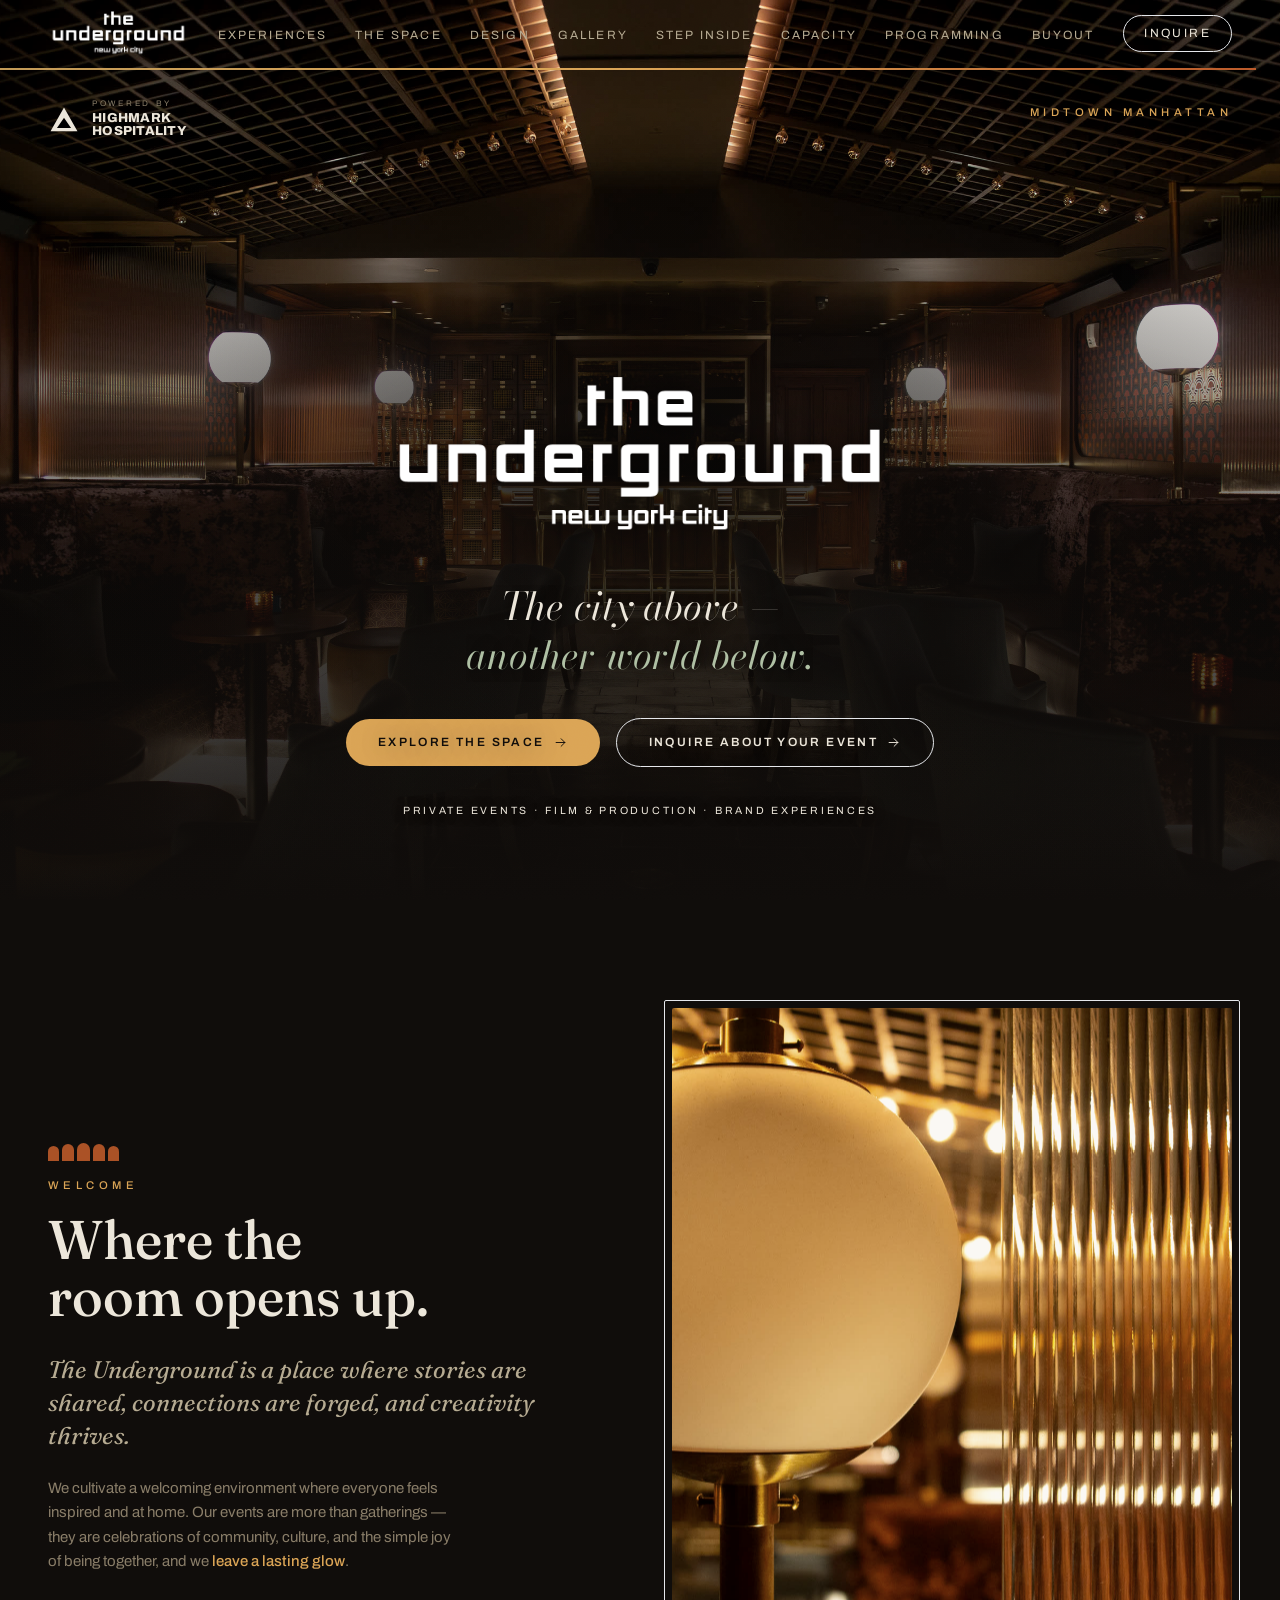
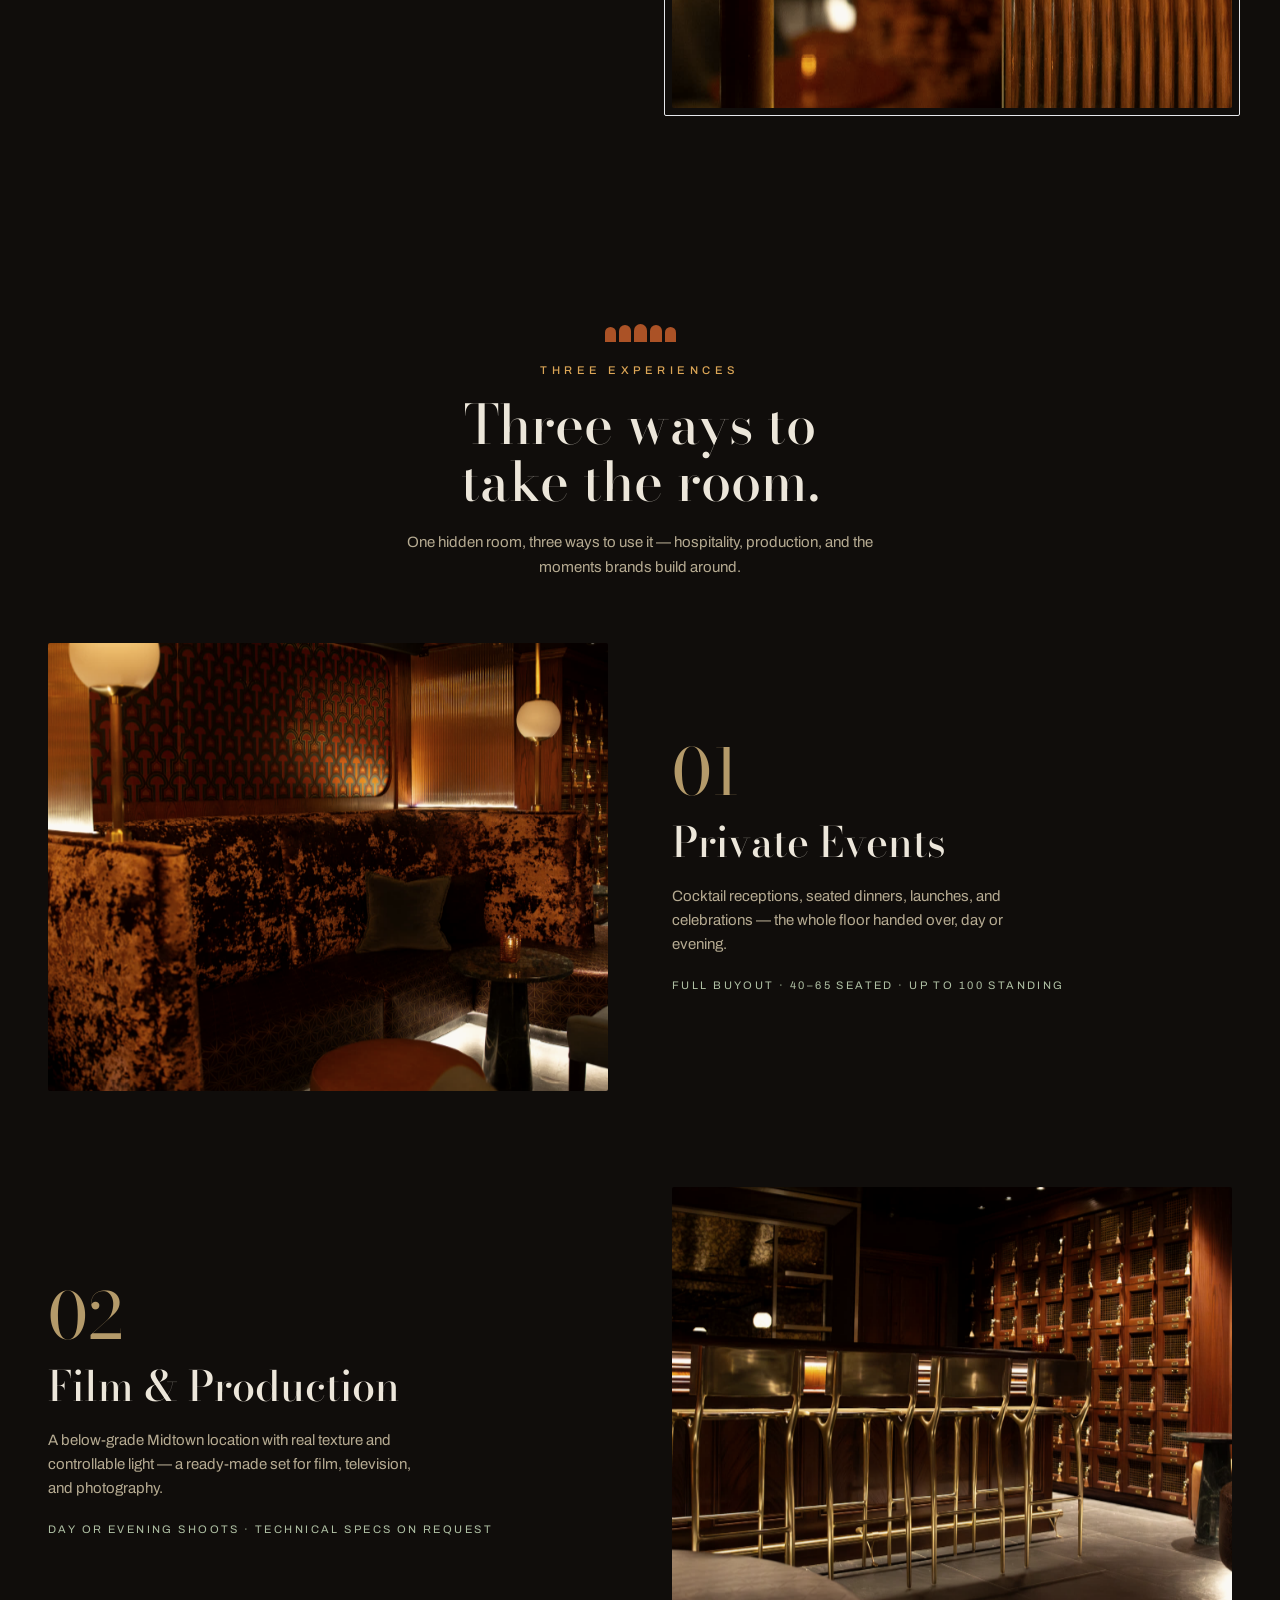
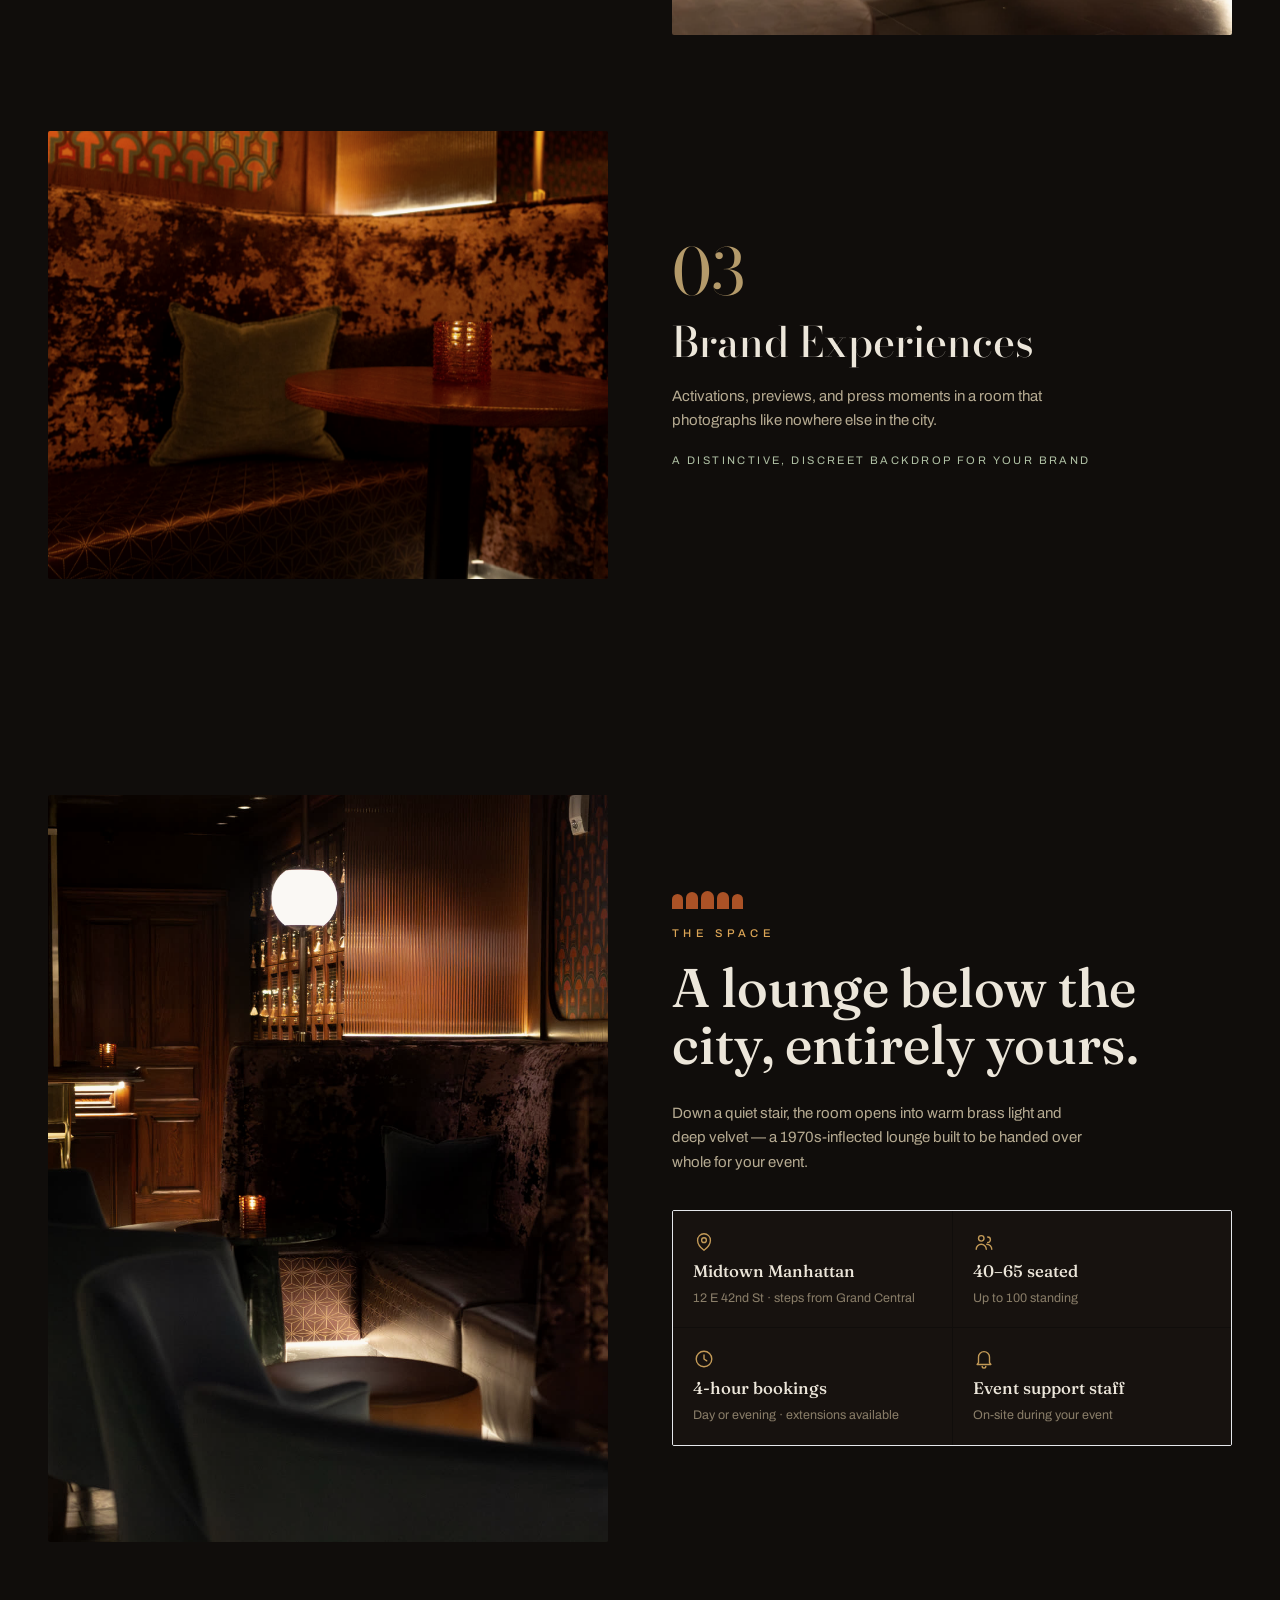
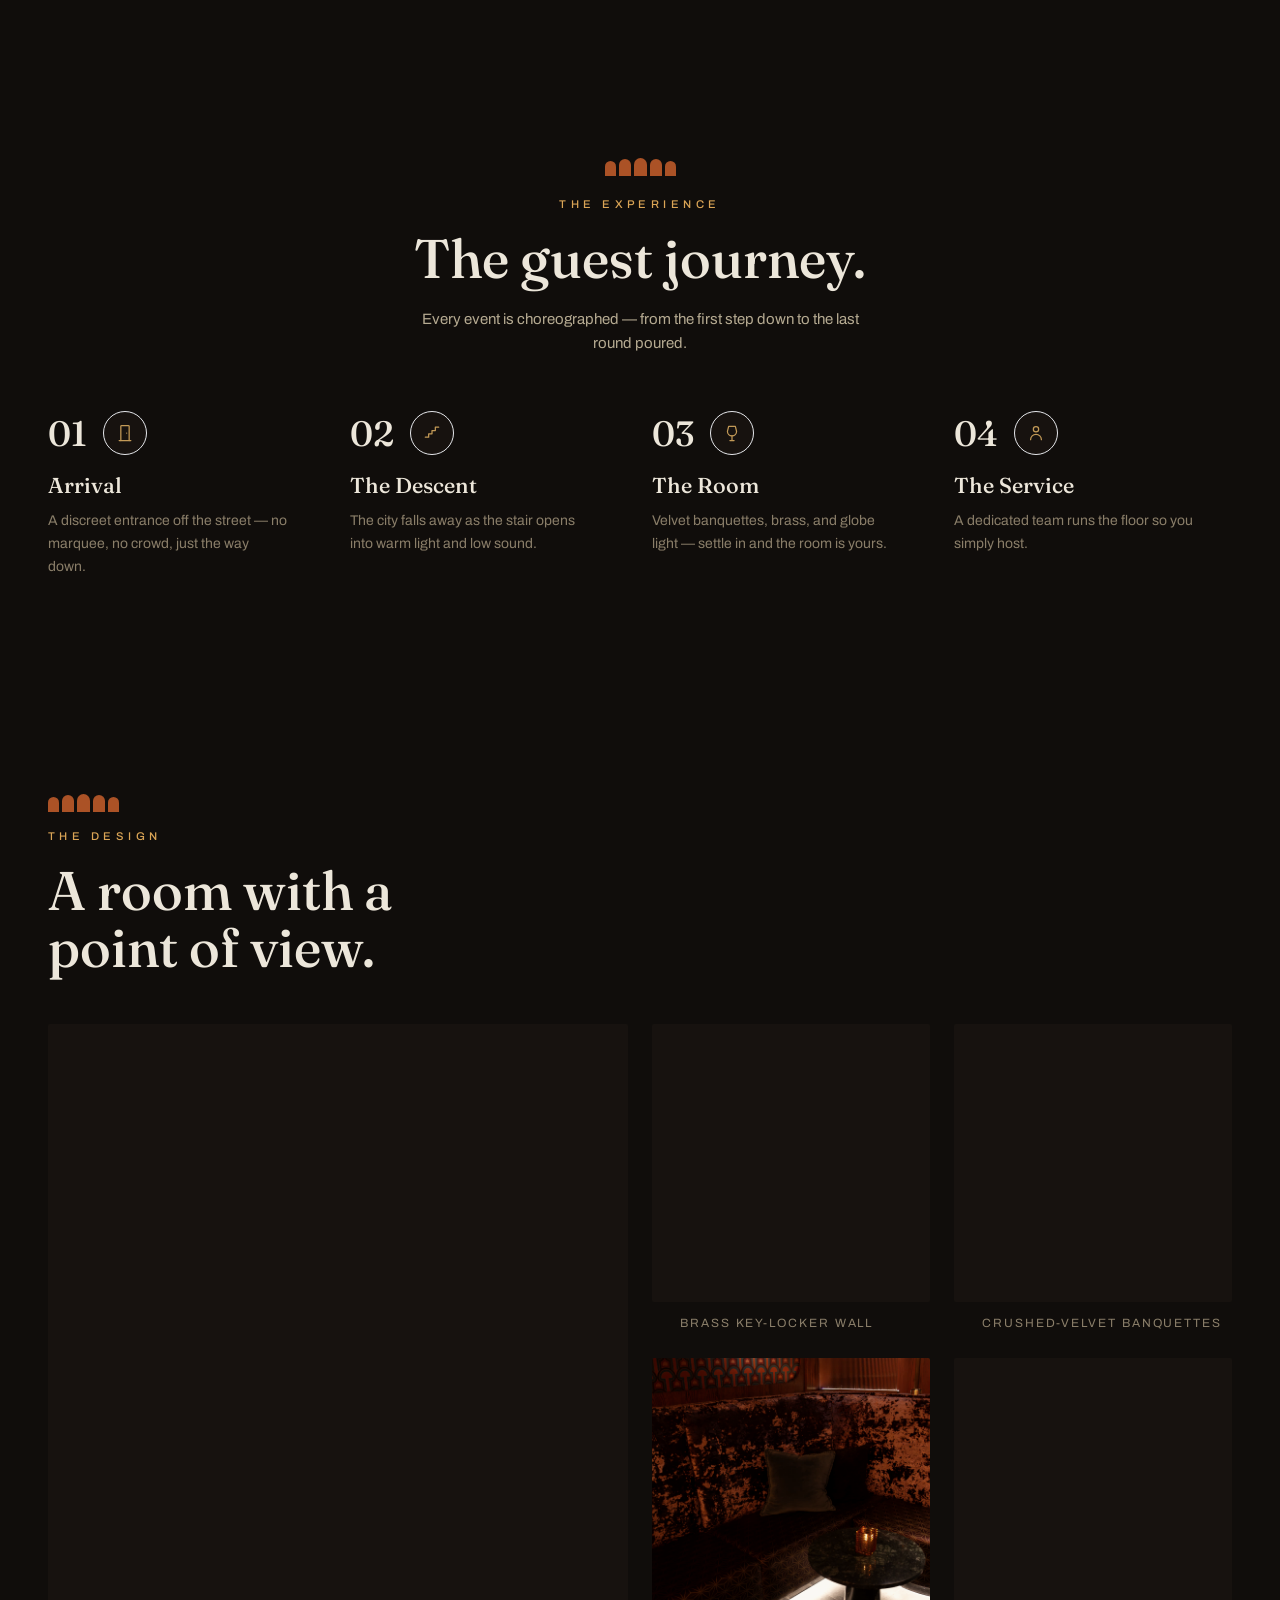
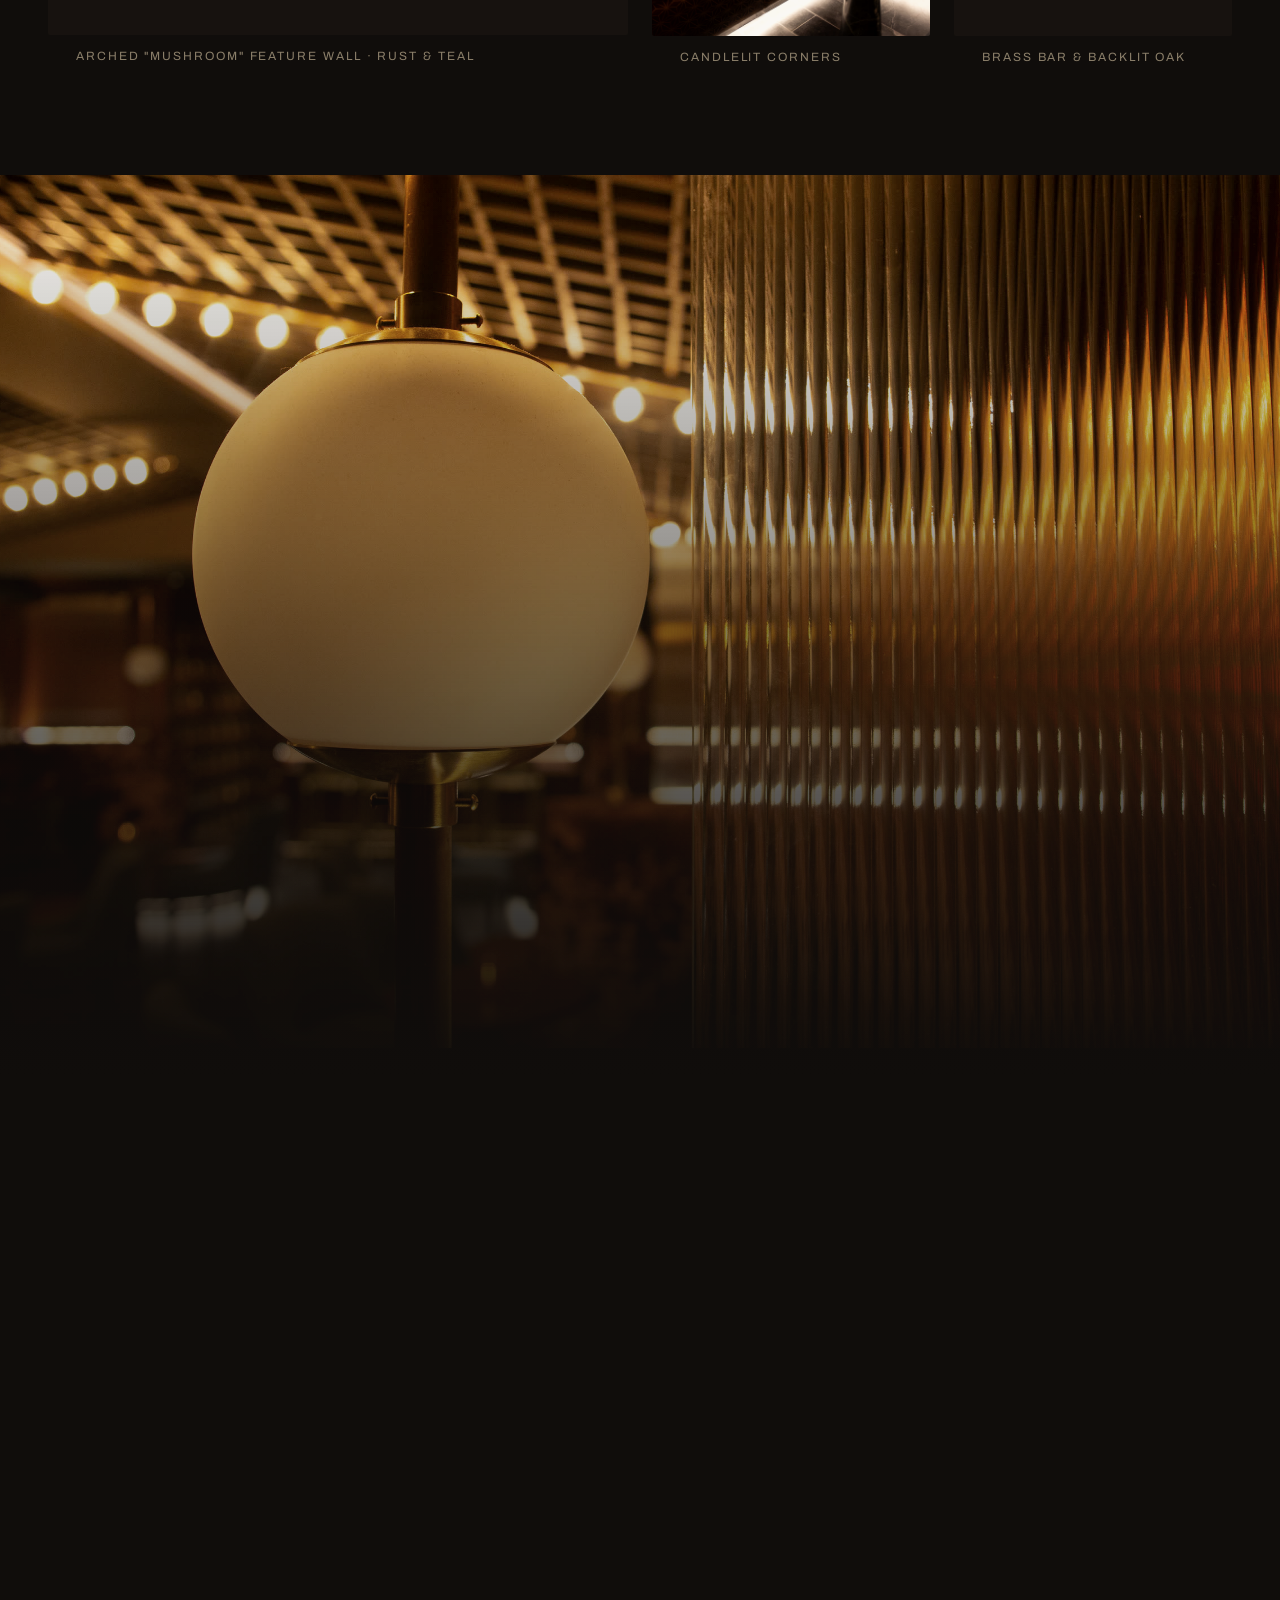
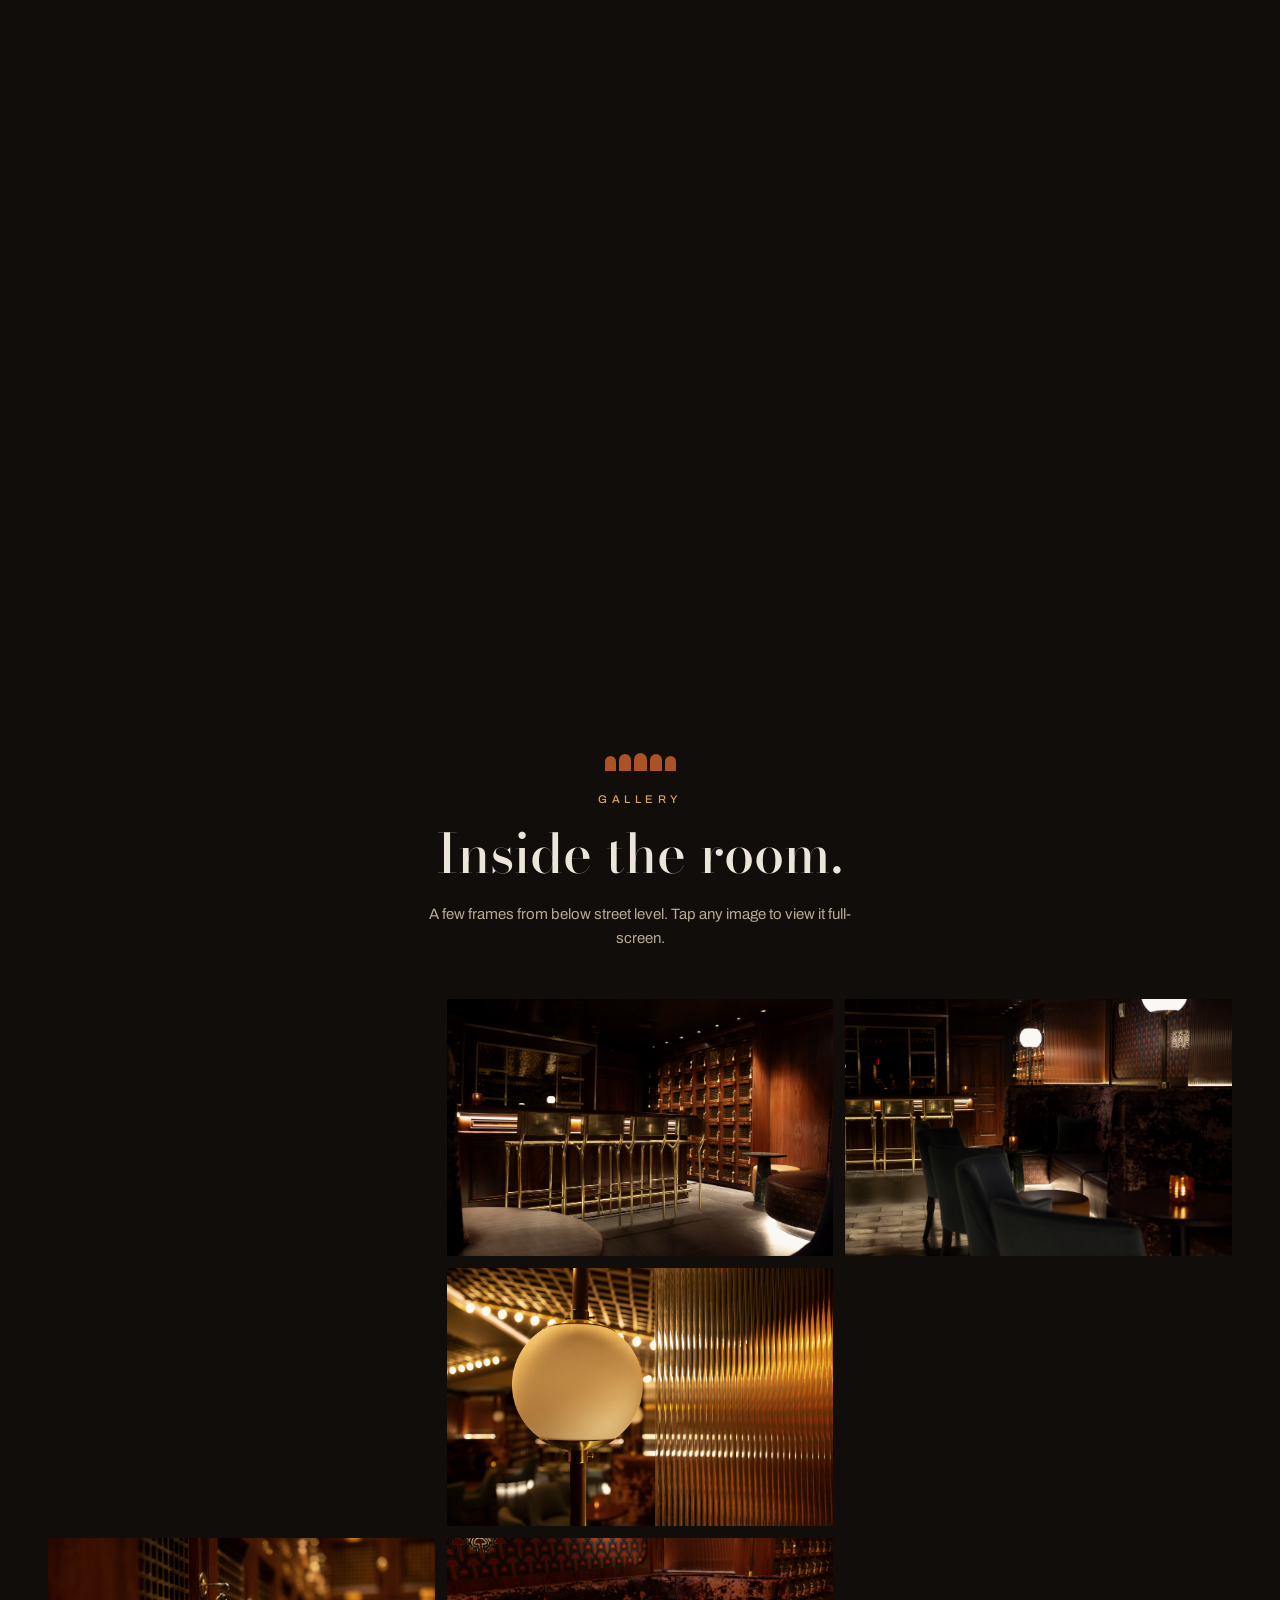
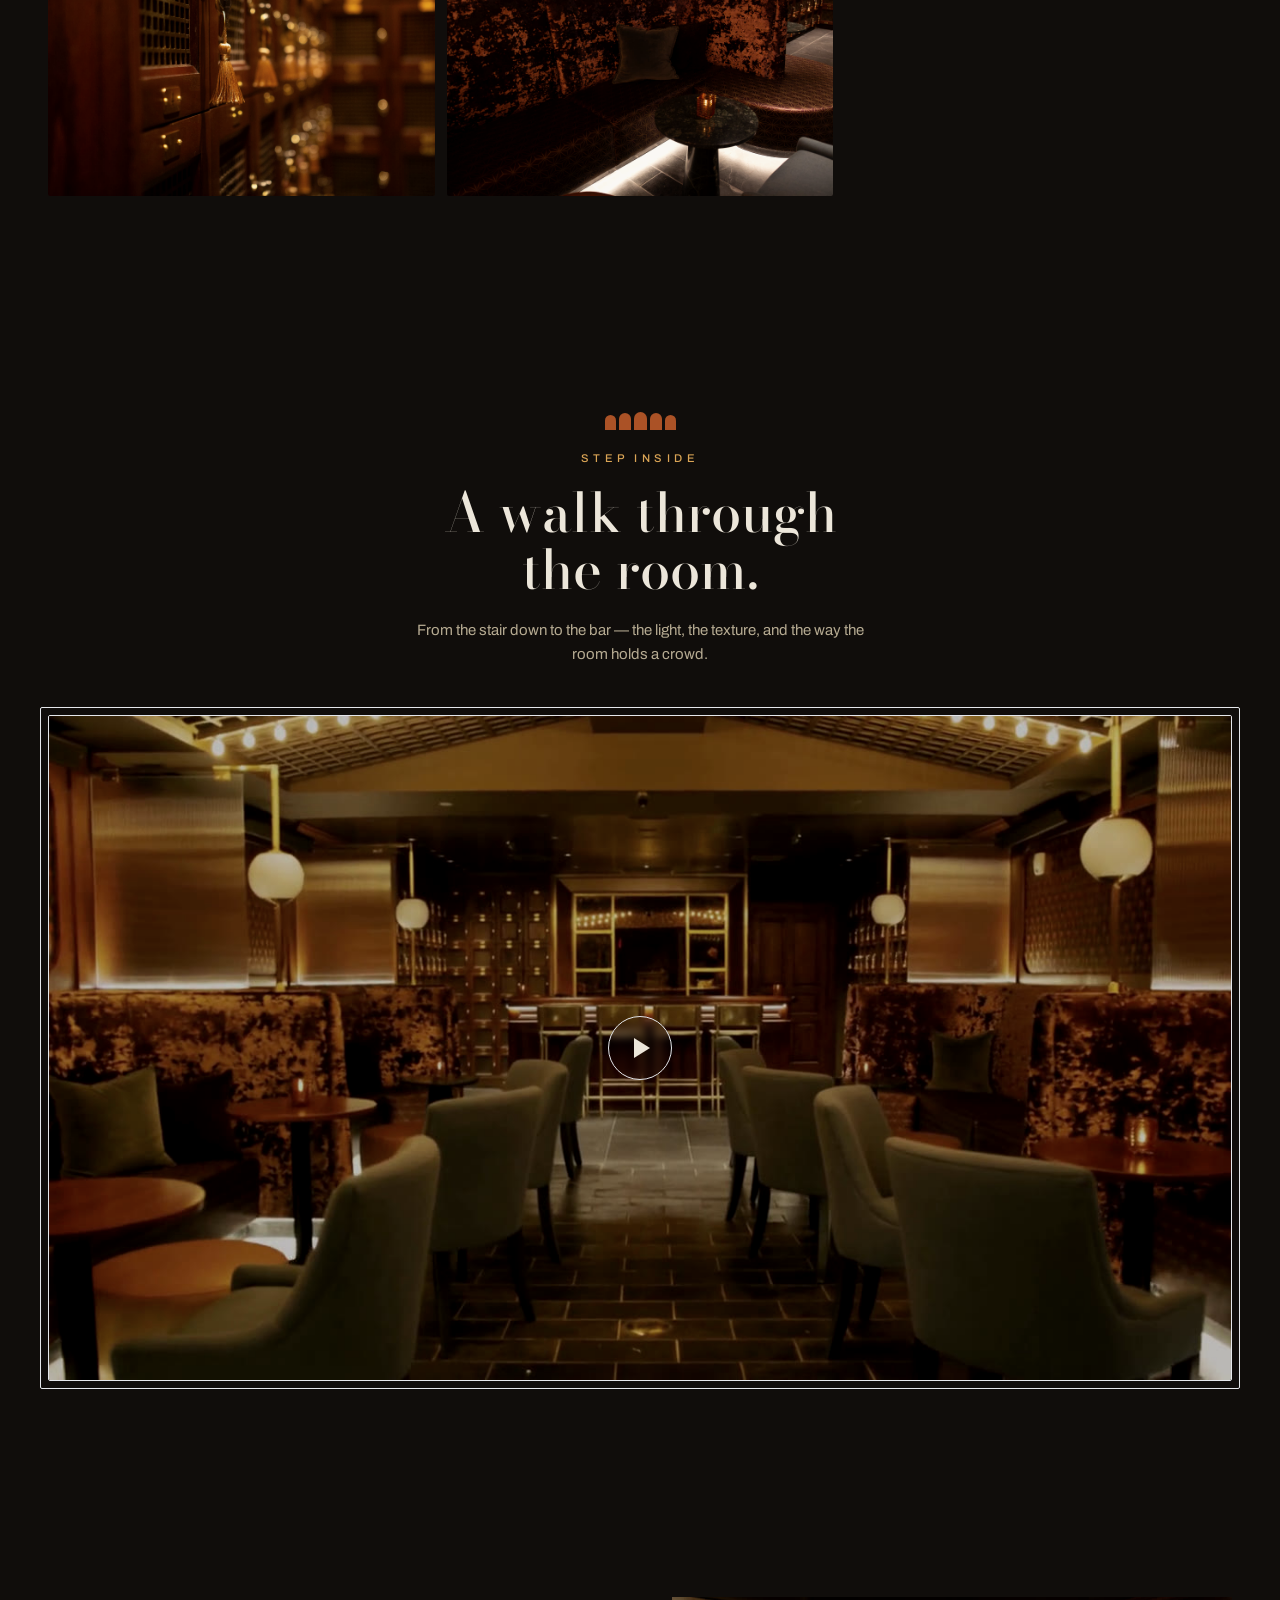
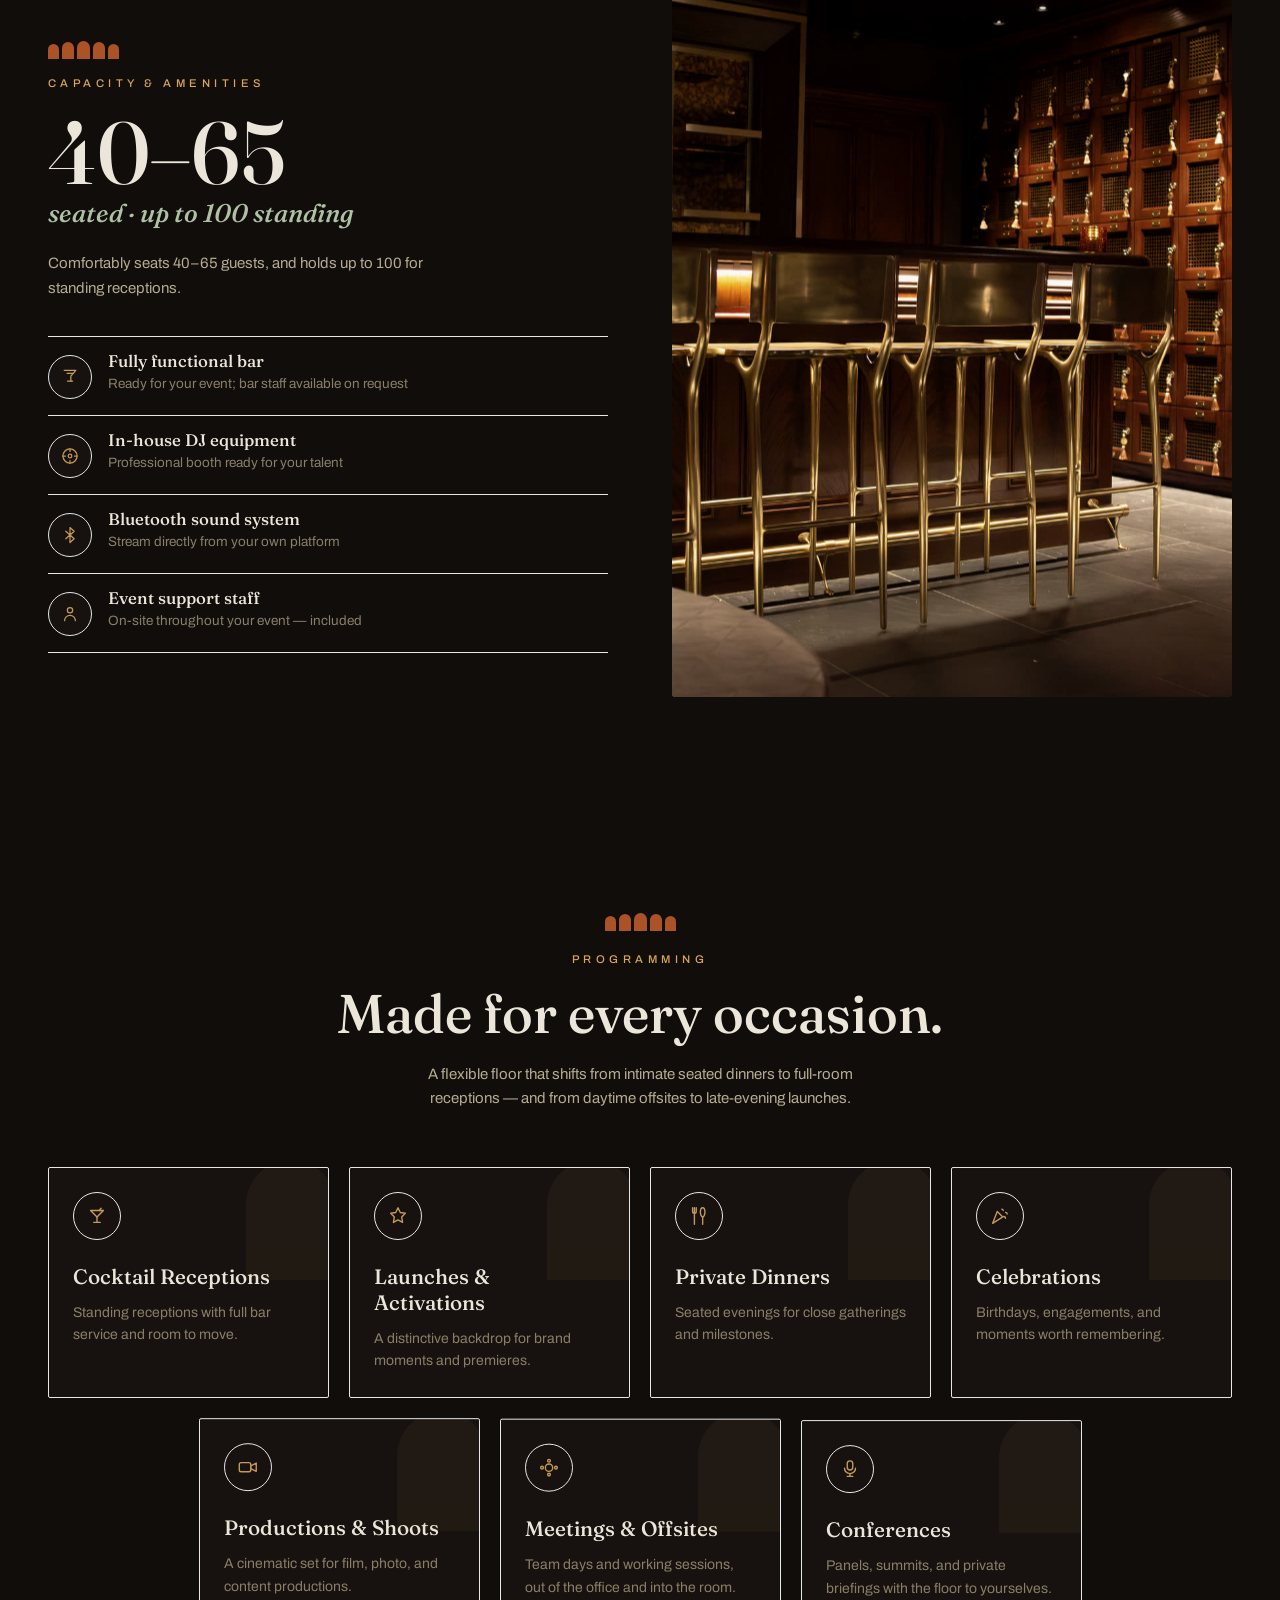
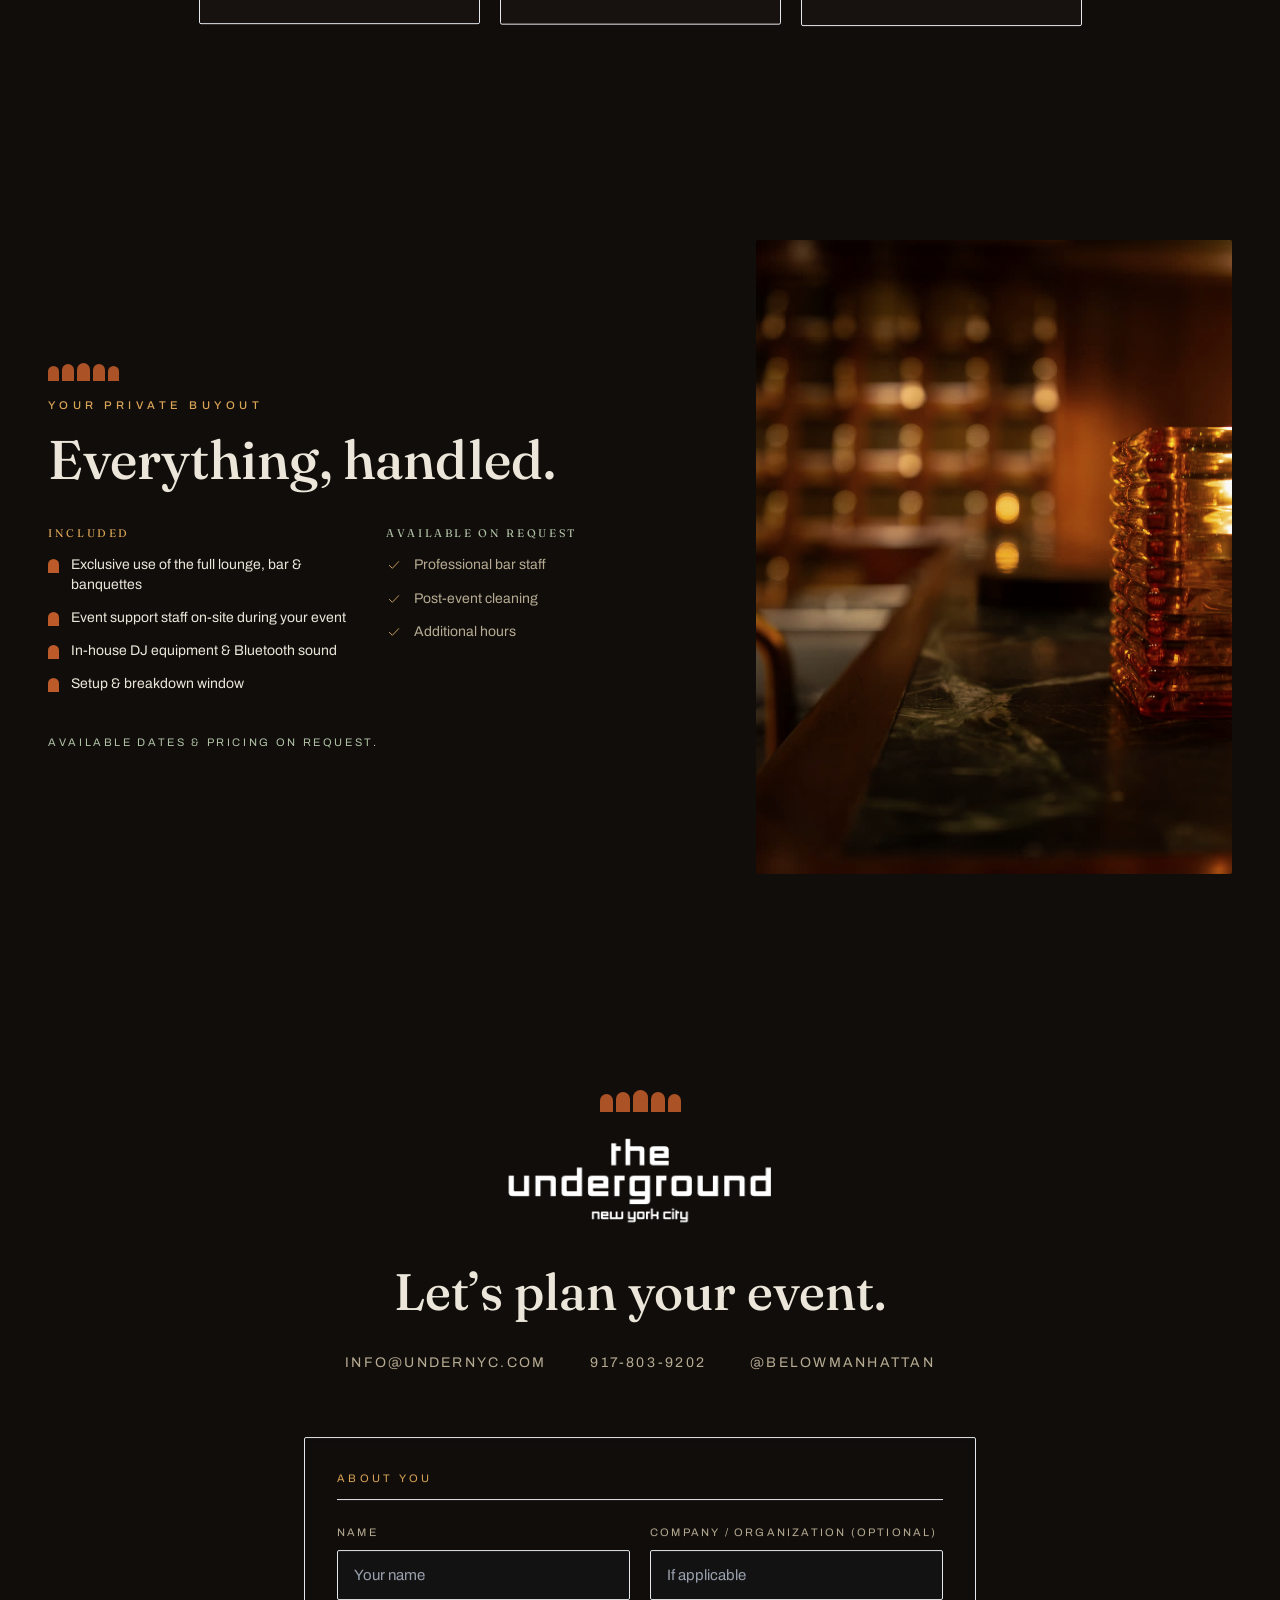
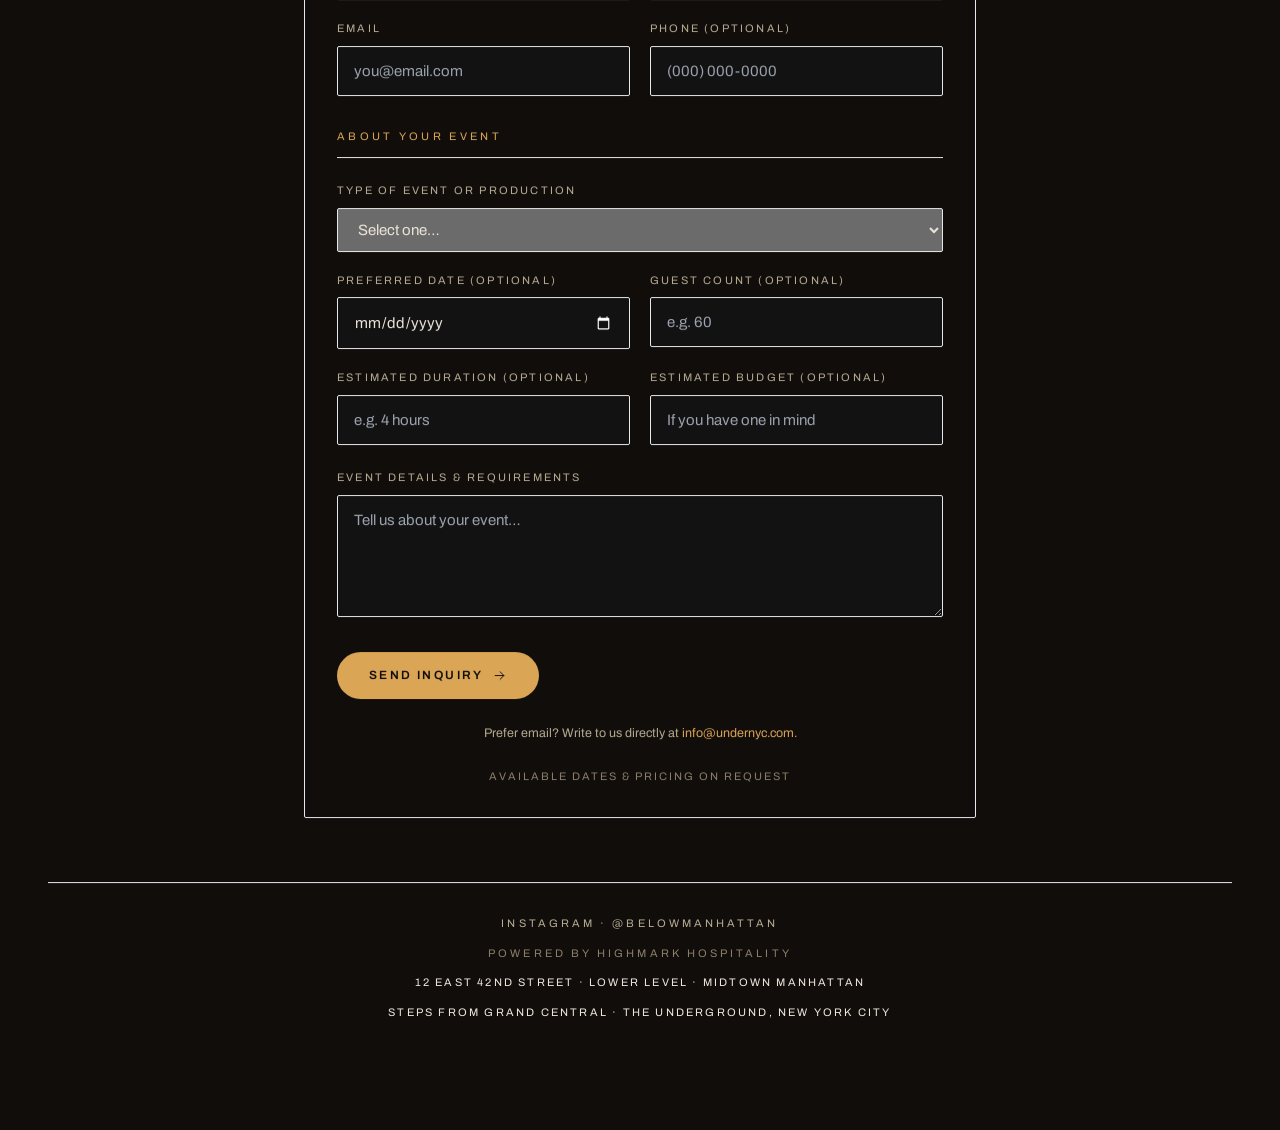
==== commit ced4f0f3: "Add Step Inside hybrid walkthrough film AI camera-move hero shots (kling2_6) on real venue stills, c" ====
--- a/index.html
+++ b/index.html
@@ -72,8 +72,8 @@
     />
 
     <title>The Underground — Private Events · New York City</title>
-    <script type="module" crossorigin src="./assets/index-Cd8YvYsV.js"></script>
-    <link rel="stylesheet" crossorigin href="./assets/index-BYWiZQoy.css">
+    <script type="module" crossorigin src="./assets/index-C1-pVJ0h.js"></script>
+    <link rel="stylesheet" crossorigin href="./assets/index-CowJ-EMp.css">
   </head>
   <body>
     <div id="root"></div>
--- a/assets/index-CowJ-EMp.css
+++ b/assets/index-CowJ-EMp.css
@@ -0,0 +1 @@
+*,:before,:after{--tw-border-spacing-x: 0;--tw-border-spacing-y: 0;--tw-translate-x: 0;--tw-translate-y: 0;--tw-rotate: 0;--tw-skew-x: 0;--tw-skew-y: 0;--tw-scale-x: 1;--tw-scale-y: 1;--tw-pan-x: ;--tw-pan-y: ;--tw-pinch-zoom: ;--tw-scroll-snap-strictness: proximity;--tw-gradient-from-position: ;--tw-gradient-via-position: ;--tw-gradient-to-position: ;--tw-ordinal: ;--tw-slashed-zero: ;--tw-numeric-figure: ;--tw-numeric-spacing: ;--tw-numeric-fraction: ;--tw-ring-inset: ;--tw-ring-offset-width: 0px;--tw-ring-offset-color: #fff;--tw-ring-color: rgb(59 130 246 / .5);--tw-ring-offset-shadow: 0 0 #0000;--tw-ring-shadow: 0 0 #0000;--tw-shadow: 0 0 #0000;--tw-shadow-colored: 0 0 #0000;--tw-blur: ;--tw-brightness: ;--tw-contrast: ;--tw-grayscale: ;--tw-hue-rotate: ;--tw-invert: ;--tw-saturate: ;--tw-sepia: ;--tw-drop-shadow: ;--tw-backdrop-blur: ;--tw-backdrop-brightness: ;--tw-backdrop-contrast: ;--tw-backdrop-grayscale: ;--tw-backdrop-hue-rotate: ;--tw-backdrop-invert: ;--tw-backdrop-opacity: ;--tw-backdrop-saturate: ;--tw-backdrop-sepia: ;--tw-contain-size: ;--tw-contain-layout: ;--tw-contain-paint: ;--tw-contain-style: }::backdrop{--tw-border-spacing-x: 0;--tw-border-spacing-y: 0;--tw-translate-x: 0;--tw-translate-y: 0;--tw-rotate: 0;--tw-skew-x: 0;--tw-skew-y: 0;--tw-scale-x: 1;--tw-scale-y: 1;--tw-pan-x: ;--tw-pan-y: ;--tw-pinch-zoom: ;--tw-scroll-snap-strictness: proximity;--tw-gradient-from-position: ;--tw-gradient-via-position: ;--tw-gradient-to-position: ;--tw-ordinal: ;--tw-slashed-zero: ;--tw-numeric-figure: ;--tw-numeric-spacing: ;--tw-numeric-fraction: ;--tw-ring-inset: ;--tw-ring-offset-width: 0px;--tw-ring-offset-color: #fff;--tw-ring-color: rgb(59 130 246 / .5);--tw-ring-offset-shadow: 0 0 #0000;--tw-ring-shadow: 0 0 #0000;--tw-shadow: 0 0 #0000;--tw-shadow-colored: 0 0 #0000;--tw-blur: ;--tw-brightness: ;--tw-contrast: ;--tw-grayscale: ;--tw-hue-rotate: ;--tw-invert: ;--tw-saturate: ;--tw-sepia: ;--tw-drop-shadow: ;--tw-backdrop-blur: ;--tw-backdrop-brightness: ;--tw-backdrop-contrast: ;--tw-backdrop-grayscale: ;--tw-backdrop-hue-rotate: ;--tw-backdrop-invert: ;--tw-backdrop-opacity: ;--tw-backdrop-saturate: ;--tw-backdrop-sepia: ;--tw-contain-size: ;--tw-contain-layout: ;--tw-contain-paint: ;--tw-contain-style: }*,:before,:after{box-sizing:border-box;border-width:0;border-style:solid;border-color:#e5e7eb}:before,:after{--tw-content: ""}html,:host{line-height:1.5;-webkit-text-size-adjust:100%;-moz-tab-size:4;-o-tab-size:4;tab-size:4;font-family:ui-sans-serif,system-ui,sans-serif,"Apple Color Emoji","Segoe UI Emoji",Segoe UI Symbol,"Noto Color Emoji";font-feature-settings:normal;font-variation-settings:normal;-webkit-tap-highlight-color:transparent}body{margin:0;line-height:inherit}hr{height:0;color:inherit;border-top-width:1px}abbr:where([title]){-webkit-text-decoration:underline dotted;text-decoration:underline dotted}h1,h2,h3,h4,h5,h6{font-size:inherit;font-weight:inherit}a{color:inherit;text-decoration:inherit}b,strong{font-weight:bolder}code,kbd,samp,pre{font-family:ui-monospace,SFMono-Regular,Menlo,Monaco,Consolas,Liberation Mono,Courier New,monospace;font-feature-settings:normal;font-variation-settings:normal;font-size:1em}small{font-size:80%}sub,sup{font-size:75%;line-height:0;position:relative;vertical-align:baseline}sub{bottom:-.25em}sup{top:-.5em}table{text-indent:0;border-color:inherit;border-collapse:collapse}button,input,optgroup,select,textarea{font-family:inherit;font-feature-settings:inherit;font-variation-settings:inherit;font-size:100%;font-weight:inherit;line-height:inherit;letter-spacing:inherit;color:inherit;margin:0;padding:0}button,select{text-transform:none}button,input:where([type=button]),input:where([type=reset]),input:where([type=submit]){-webkit-appearance:button;background-color:transparent;background-image:none}:-moz-focusring{outline:auto}:-moz-ui-invalid{box-shadow:none}progress{vertical-align:baseline}::-webkit-inner-spin-button,::-webkit-outer-spin-button{height:auto}[type=search]{-webkit-appearance:textfield;outline-offset:-2px}::-webkit-search-decoration{-webkit-appearance:none}::-webkit-file-upload-button{-webkit-appearance:button;font:inherit}summary{display:list-item}blockquote,dl,dd,h1,h2,h3,h4,h5,h6,hr,figure,p,pre{margin:0}fieldset{margin:0;padding:0}legend{padding:0}ol,ul,menu{list-style:none;margin:0;padding:0}dialog{padding:0}textarea{resize:vertical}input::-moz-placeholder,textarea::-moz-placeholder{opacity:1;color:#9ca3af}input::placeholder,textarea::placeholder{opacity:1;color:#9ca3af}button,[role=button]{cursor:pointer}:disabled{cursor:default}img,svg,video,canvas,audio,iframe,embed,object{display:block;vertical-align:middle}img,video{max-width:100%;height:auto}[hidden]:where(:not([hidden=until-found])){display:none}*{-webkit-font-smoothing:antialiased;-moz-osx-font-smoothing:grayscale}html{scroll-behavior:auto;scroll-padding-top:4.5rem;overflow-x:clip}body{background-color:var(--ink);color:var(--cream);font-family:Archivo,system-ui,sans-serif;line-height:1.6}h1,h2,h3{font-family:Fraunces,Georgia,serif;line-height:1.05;text-wrap:balance}:focus-visible{outline:2px solid var(--amber);outline-offset:3px;border-radius:2px}::-moz-selection{background:#dba55647;color:var(--cream)}::selection{background:#dba55647;color:var(--cream)}.container{width:100%}@media (min-width: 640px){.container{max-width:640px}}@media (min-width: 768px){.container{max-width:768px}}@media (min-width: 1024px){.container{max-width:1024px}}@media (min-width: 1280px){.container{max-width:1280px}}@media (min-width: 1536px){.container{max-width:1536px}}.eyebrow{font-family:Archivo,system-ui,sans-serif;text-transform:uppercase;letter-spacing:.4em;font-size:.7rem;font-weight:500;color:var(--amber)}.grade{filter:saturate(.82) contrast(1.04) brightness(.96) sepia(.06)}.section-pad{padding-block:clamp(4.5rem,12vh,9rem)}.sr-only{position:absolute;width:1px;height:1px;padding:0;margin:-1px;overflow:hidden;clip:rect(0,0,0,0);white-space:nowrap;border-width:0}.pointer-events-none{pointer-events:none}.visible{visibility:visible}.static{position:static}.fixed{position:fixed}.absolute{position:absolute}.relative{position:relative}.-inset-2{top:-.5rem;right:-.5rem;bottom:-.5rem;left:-.5rem}.inset-0{top:0;right:0;bottom:0;left:0}.inset-x-0{left:0;right:0}.-right-2{right:-.5rem}.-top-2{top:-.5rem}.-top-\[9\%\]{top:-9%}.bottom-0{bottom:0}.left-0{left:0}.left-1\/2{left:50%}.left-2{left:.5rem}.left-\[3\.2rem\]{left:3.2rem}.right-2{right:.5rem}.top-0{top:0}.top-1\.5{top:.375rem}.top-1\/2{top:50%}.top-3{top:.75rem}.top-6{top:1.5rem}.top-\[var\(--bar-h\)\]{top:var(--bar-h)}.-z-0{z-index:0}.-z-10{z-index:-10}.z-10{z-index:10}.z-40{z-index:40}.z-50{z-index:50}.z-\[55\]{z-index:55}.z-\[70\]{z-index:70}.z-\[80\]{z-index:80}.order-1{order:1}.order-2{order:2}.mx-auto{margin-left:auto;margin-right:auto}.mb-2{margin-bottom:.5rem}.mb-3{margin-bottom:.75rem}.mb-4{margin-bottom:1rem}.mb-5{margin-bottom:1.25rem}.mb-6{margin-bottom:1.5rem}.mb-7{margin-bottom:1.75rem}.ml-1{margin-left:.25rem}.mt-0\.5{margin-top:.125rem}.mt-1{margin-top:.25rem}.mt-10{margin-top:2.5rem}.mt-12{margin-top:3rem}.mt-14{margin-top:3.5rem}.mt-16{margin-top:4rem}.mt-2{margin-top:.5rem}.mt-3{margin-top:.75rem}.mt-4{margin-top:1rem}.mt-5{margin-top:1.25rem}.mt-6{margin-top:1.5rem}.mt-7{margin-top:1.75rem}.mt-8{margin-top:2rem}.mt-9{margin-top:2.25rem}.block{display:block}.inline-block{display:inline-block}.inline{display:inline}.flex{display:flex}.inline-flex{display:inline-flex}.table{display:table}.grid{display:grid}.contents{display:contents}.hidden{display:none}.aspect-\[3\/4\]{aspect-ratio:3/4}.aspect-\[4\/5\]{aspect-ratio:4/5}.aspect-\[5\/4\]{aspect-ratio:5/4}.aspect-square{aspect-ratio:1 / 1}.aspect-video{aspect-ratio:16 / 9}.h-1{height:.25rem}.h-1\/3{height:33.333333%}.h-10{height:2.5rem}.h-11{height:2.75rem}.h-12{height:3rem}.h-16{height:4rem}.h-3{height:.75rem}.h-9{height:2.25rem}.h-\[1\.5px\]{height:1.5px}.h-\[118\%\]{height:118%}.h-\[2px\]{height:2px}.h-\[80\%\]{height:80%}.h-\[var\(--bar-h\)\]{height:var(--bar-h)}.h-auto{height:auto}.h-full{height:100%}.h-px{height:1px}.max-h-full{max-height:100%}.min-h-\[100svh\]{min-height:100svh}.w-1{width:.25rem}.w-10{width:2.5rem}.w-11{width:2.75rem}.w-12{width:3rem}.w-16{width:4rem}.w-4{width:1rem}.w-40{width:10rem}.w-5{width:1.25rem}.w-9{width:2.25rem}.w-\[calc\(100\%-2rem\)\]{width:calc(100% - 2rem)}.w-full{width:100%}.w-px{width:1px}.max-w-2xl{max-width:42rem}.max-w-\[18ch\]{max-width:18ch}.max-w-\[20ch\]{max-width:20ch}.max-w-\[30ch\]{max-width:30ch}.max-w-\[42ch\]{max-width:42ch}.max-w-\[44ch\]{max-width:44ch}.max-w-\[46ch\]{max-width:46ch}.max-w-\[48ch\]{max-width:48ch}.max-w-\[52ch\]{max-width:52ch}.max-w-\[54ch\]{max-width:54ch}.max-w-editorial{max-width:78rem}.max-w-full{max-width:100%}.flex-1{flex:1 1 0%}.shrink-0{flex-shrink:0}.basis-full{flex-basis:100%}.origin-left{transform-origin:left}.origin-top{transform-origin:top}.-translate-x-1\/2{--tw-translate-x: -50%;transform:translate(var(--tw-translate-x),var(--tw-translate-y)) rotate(var(--tw-rotate)) skew(var(--tw-skew-x)) skewY(var(--tw-skew-y)) scaleX(var(--tw-scale-x)) scaleY(var(--tw-scale-y))}.-translate-y-1\/2{--tw-translate-y: -50%;transform:translate(var(--tw-translate-x),var(--tw-translate-y)) rotate(var(--tw-rotate)) skew(var(--tw-skew-x)) skewY(var(--tw-skew-y)) scaleX(var(--tw-scale-x)) scaleY(var(--tw-scale-y))}.translate-y-2{--tw-translate-y: .5rem;transform:translate(var(--tw-translate-x),var(--tw-translate-y)) rotate(var(--tw-rotate)) skew(var(--tw-skew-x)) skewY(var(--tw-skew-y)) scaleX(var(--tw-scale-x)) scaleY(var(--tw-scale-y))}.-rotate-45{--tw-rotate: -45deg;transform:translate(var(--tw-translate-x),var(--tw-translate-y)) rotate(var(--tw-rotate)) skew(var(--tw-skew-x)) skewY(var(--tw-skew-y)) scaleX(var(--tw-scale-x)) scaleY(var(--tw-scale-y))}.rotate-180{--tw-rotate: 180deg;transform:translate(var(--tw-translate-x),var(--tw-translate-y)) rotate(var(--tw-rotate)) skew(var(--tw-skew-x)) skewY(var(--tw-skew-y)) scaleX(var(--tw-scale-x)) scaleY(var(--tw-scale-y))}.rotate-45{--tw-rotate: 45deg;transform:translate(var(--tw-translate-x),var(--tw-translate-y)) rotate(var(--tw-rotate)) skew(var(--tw-skew-x)) skewY(var(--tw-skew-y)) scaleX(var(--tw-scale-x)) scaleY(var(--tw-scale-y))}.scale-x-0{--tw-scale-x: 0;transform:translate(var(--tw-translate-x),var(--tw-translate-y)) rotate(var(--tw-rotate)) skew(var(--tw-skew-x)) skewY(var(--tw-skew-y)) scaleX(var(--tw-scale-x)) scaleY(var(--tw-scale-y))}.select-none{-webkit-user-select:none;-moz-user-select:none;user-select:none}.resize-y{resize:vertical}.columns-2{-moz-columns:2;columns:2}.break-inside-avoid{-moz-column-break-inside:avoid;break-inside:avoid}.grid-cols-2{grid-template-columns:repeat(2,minmax(0,1fr))}.flex-col{flex-direction:column}.flex-wrap{flex-wrap:wrap}.place-items-center{place-items:center}.items-start{align-items:flex-start}.items-end{align-items:flex-end}.items-center{align-items:center}.justify-start{justify-content:flex-start}.justify-end{justify-content:flex-end}.justify-center{justify-content:center}.justify-between{justify-content:space-between}.gap-10{gap:2.5rem}.gap-16{gap:4rem}.gap-2{gap:.5rem}.gap-3{gap:.75rem}.gap-3\.5{gap:.875rem}.gap-4{gap:1rem}.gap-5{gap:1.25rem}.gap-6{gap:1.5rem}.gap-7{gap:1.75rem}.gap-8{gap:2rem}.gap-\[3px\]{gap:3px}.gap-px{gap:1px}.gap-y-12{row-gap:3rem}.divide-y>:not([hidden])~:not([hidden]){--tw-divide-y-reverse: 0;border-top-width:calc(1px * calc(1 - var(--tw-divide-y-reverse)));border-bottom-width:calc(1px * var(--tw-divide-y-reverse))}.self-start{align-self:flex-start}.overflow-hidden{overflow:hidden}.rounded{border-radius:.25rem}.rounded-full{border-radius:9999px}.rounded-sm{border-radius:.125rem}.border{border-width:1px}.border-y{border-top-width:1px;border-bottom-width:1px}.border-b{border-bottom-width:1px}.border-t{border-top-width:1px}.border-transparent{border-color:transparent}.bg-amber{background-color:var(--amber)}.bg-cream{background-color:var(--cream)}.bg-current{background-color:currentColor}.bg-panel{background-color:var(--panel)}.bg-transparent{background-color:transparent}.bg-gradient-to-b{background-image:linear-gradient(to bottom,var(--tw-gradient-stops))}.bg-gradient-to-r{background-image:linear-gradient(to right,var(--tw-gradient-stops))}.bg-gradient-to-t{background-image:linear-gradient(to top,var(--tw-gradient-stops))}.from-brass{--tw-gradient-from: var(--brass) var(--tw-gradient-from-position);--tw-gradient-to: rgb(255 255 255 / 0) var(--tw-gradient-to-position);--tw-gradient-stops: var(--tw-gradient-from), var(--tw-gradient-to)}.from-champagne{--tw-gradient-from: var(--champagne) var(--tw-gradient-from-position);--tw-gradient-to: rgb(255 255 255 / 0) var(--tw-gradient-to-position);--tw-gradient-stops: var(--tw-gradient-from), var(--tw-gradient-to)}.from-ink{--tw-gradient-from: var(--ink) var(--tw-gradient-from-position);--tw-gradient-to: rgb(255 255 255 / 0) var(--tw-gradient-to-position);--tw-gradient-stops: var(--tw-gradient-from), var(--tw-gradient-to)}.from-transparent{--tw-gradient-from: transparent var(--tw-gradient-from-position);--tw-gradient-to: rgb(0 0 0 / 0) var(--tw-gradient-to-position);--tw-gradient-stops: var(--tw-gradient-from), var(--tw-gradient-to)}.via-amber{--tw-gradient-to: rgb(255 255 255 / 0) var(--tw-gradient-to-position);--tw-gradient-stops: var(--tw-gradient-from), var(--amber) var(--tw-gradient-via-position), var(--tw-gradient-to)}.to-ink{--tw-gradient-to: var(--ink) var(--tw-gradient-to-position)}.to-rust{--tw-gradient-to: var(--rust) var(--tw-gradient-to-position)}.to-transparent{--tw-gradient-to: transparent var(--tw-gradient-to-position)}.fill-cream{fill:var(--cream)}.object-contain{-o-object-fit:contain;object-fit:contain}.object-cover{-o-object-fit:cover;object-fit:cover}.p-3{padding:.75rem}.p-4{padding:1rem}.p-6{padding:1.5rem}.px-4{padding-left:1rem;padding-right:1rem}.px-5{padding-left:1.25rem;padding-right:1.25rem}.px-8{padding-left:2rem;padding-right:2rem}.py-1\.5{padding-top:.375rem;padding-bottom:.375rem}.py-2{padding-top:.5rem;padding-bottom:.5rem}.py-3{padding-top:.75rem;padding-bottom:.75rem}.py-3\.5{padding-top:.875rem;padding-bottom:.875rem}.py-4{padding-top:1rem;padding-bottom:1rem}.pb-16{padding-bottom:4rem}.pb-3{padding-bottom:.75rem}.pb-4{padding-bottom:1rem}.pb-6{padding-bottom:1.5rem}.pb-\[0\.12em\]{padding-bottom:.12em}.pt-1{padding-top:.25rem}.pt-8{padding-top:2rem}.text-center{text-align:center}.align-bottom{vertical-align:bottom}.font-body{font-family:Archivo,system-ui,sans-serif}.font-display{font-family:Fraunces,Georgia,serif}.font-editorial{font-family:Bodoni Moda,Fraunces,Georgia,serif}.font-wordmark{font-family:Jura,Archivo,system-ui,sans-serif}.text-\[1\.05rem\]{font-size:1.05rem}.text-\[1\.35rem\]{font-size:1.35rem}.text-\[1\.3rem\]{font-size:1.3rem}.text-\[10\.5px\]{font-size:10.5px}.text-\[11px\]{font-size:11px}.text-\[12\.5px\]{font-size:12.5px}.text-\[12px\]{font-size:12px}.text-\[13\.5px\]{font-size:13.5px}.text-\[13px\]{font-size:13px}.text-\[14px\]{font-size:14px}.text-\[15px\]{font-size:15px}.text-\[2\.2rem\]{font-size:2.2rem}.text-\[clamp\(1\.15rem\,2vw\,1\.5rem\)\]{font-size:clamp(1.15rem,2vw,1.5rem)}.text-\[clamp\(1\.1rem\,2\.4vw\,1\.6rem\)\]{font-size:clamp(1.1rem,2.4vw,1.6rem)}.text-\[clamp\(1\.35rem\,3\.4vw\,2\.4rem\)\]{font-size:clamp(1.35rem,3.4vw,2.4rem)}.text-\[clamp\(1\.8rem\,4vw\,2\.6rem\)\]{font-size:clamp(1.8rem,4vw,2.6rem)}.text-\[clamp\(1\.9rem\,5\.5vw\,4rem\)\]{font-size:clamp(1.9rem,5.5vw,4rem)}.text-\[clamp\(1\.9rem\,5vw\,3\.2rem\)\]{font-size:clamp(1.9rem,5vw,3.2rem)}.text-\[clamp\(2\.6rem\,6vw\,4rem\)\]{font-size:clamp(2.6rem,6vw,4rem)}.text-\[clamp\(2rem\,5vw\,3\.4rem\)\]{font-size:clamp(2rem,5vw,3.4rem)}.text-\[clamp\(3\.4rem\,9vw\,5\.5rem\)\]{font-size:clamp(3.4rem,9vw,5.5rem)}.text-sm{font-size:.875rem;line-height:1.25rem}.font-extrabold{font-weight:800}.font-medium{font-weight:500}.font-normal{font-weight:400}.font-semibold{font-weight:600}.uppercase{text-transform:uppercase}.lowercase{text-transform:lowercase}.italic{font-style:italic}.leading-\[1\.08\]{line-height:1.08}.leading-\[1\.14\]{line-height:1.14}.leading-none{line-height:1}.leading-relaxed{line-height:1.625}.leading-snug{line-height:1.375}.leading-tight{line-height:1.25}.tracking-\[0\.16em\]{letter-spacing:.16em}.tracking-\[0\.18em\]{letter-spacing:.18em}.tracking-\[0\.22em\]{letter-spacing:.22em}.tracking-\[0\.24em\]{letter-spacing:.24em}.tracking-\[0\.26em\]{letter-spacing:.26em}.tracking-\[0\.28em\]{letter-spacing:.28em}.tracking-\[0\.2em\]{letter-spacing:.2em}.tracking-\[0\.3em\]{letter-spacing:.3em}.text-amber{color:var(--amber)}.text-brass{color:var(--brass)}.text-champagne{color:var(--champagne)}.text-cream{color:var(--cream)}.text-faint{color:var(--faint)}.text-ink{color:var(--ink)}.text-muted{color:var(--muted)}.text-sage{color:var(--sage)}.underline-offset-2{text-underline-offset:2px}.opacity-0{opacity:0}.opacity-100{opacity:1}.opacity-90{opacity:.9}.opacity-\[0\.045\]{opacity:.045}.opacity-\[0\.06\]{opacity:.06}.opacity-\[0\.12\]{opacity:.12}.opacity-\[0\.14\]{opacity:.14}.mix-blend-soft-light{mix-blend-mode:soft-light}.mix-blend-difference{mix-blend-mode:difference}.shadow-2xl{--tw-shadow: 0 25px 50px -12px rgb(0 0 0 / .25);--tw-shadow-colored: 0 25px 50px -12px var(--tw-shadow-color);box-shadow:var(--tw-ring-offset-shadow, 0 0 #0000),var(--tw-ring-shadow, 0 0 #0000),var(--tw-shadow)}.outline{outline-style:solid}.ring{--tw-ring-offset-shadow: var(--tw-ring-inset) 0 0 0 var(--tw-ring-offset-width) var(--tw-ring-offset-color);--tw-ring-shadow: var(--tw-ring-inset) 0 0 0 calc(3px + var(--tw-ring-offset-width)) var(--tw-ring-color);box-shadow:var(--tw-ring-offset-shadow),var(--tw-ring-shadow),var(--tw-shadow, 0 0 #0000)}.filter{filter:var(--tw-blur) var(--tw-brightness) var(--tw-contrast) var(--tw-grayscale) var(--tw-hue-rotate) var(--tw-invert) var(--tw-saturate) var(--tw-sepia) var(--tw-drop-shadow)}.backdrop-blur-lg{--tw-backdrop-blur: blur(16px);-webkit-backdrop-filter:var(--tw-backdrop-blur) var(--tw-backdrop-brightness) var(--tw-backdrop-contrast) var(--tw-backdrop-grayscale) var(--tw-backdrop-hue-rotate) var(--tw-backdrop-invert) var(--tw-backdrop-opacity) var(--tw-backdrop-saturate) var(--tw-backdrop-sepia);backdrop-filter:var(--tw-backdrop-blur) var(--tw-backdrop-brightness) var(--tw-backdrop-contrast) var(--tw-backdrop-grayscale) var(--tw-backdrop-hue-rotate) var(--tw-backdrop-invert) var(--tw-backdrop-opacity) var(--tw-backdrop-saturate) var(--tw-backdrop-sepia)}.backdrop-blur-md{--tw-backdrop-blur: blur(12px);-webkit-backdrop-filter:var(--tw-backdrop-blur) var(--tw-backdrop-brightness) var(--tw-backdrop-contrast) var(--tw-backdrop-grayscale) var(--tw-backdrop-hue-rotate) var(--tw-backdrop-invert) var(--tw-backdrop-opacity) var(--tw-backdrop-saturate) var(--tw-backdrop-sepia);backdrop-filter:var(--tw-backdrop-blur) var(--tw-backdrop-brightness) var(--tw-backdrop-contrast) var(--tw-backdrop-grayscale) var(--tw-backdrop-hue-rotate) var(--tw-backdrop-invert) var(--tw-backdrop-opacity) var(--tw-backdrop-saturate) var(--tw-backdrop-sepia)}.backdrop-blur-sm{--tw-backdrop-blur: blur(4px);-webkit-backdrop-filter:var(--tw-backdrop-blur) var(--tw-backdrop-brightness) var(--tw-backdrop-contrast) var(--tw-backdrop-grayscale) var(--tw-backdrop-hue-rotate) var(--tw-backdrop-invert) var(--tw-backdrop-opacity) var(--tw-backdrop-saturate) var(--tw-backdrop-sepia);backdrop-filter:var(--tw-backdrop-blur) var(--tw-backdrop-brightness) var(--tw-backdrop-contrast) var(--tw-backdrop-grayscale) var(--tw-backdrop-hue-rotate) var(--tw-backdrop-invert) var(--tw-backdrop-opacity) var(--tw-backdrop-saturate) var(--tw-backdrop-sepia)}.transition{transition-property:color,background-color,border-color,text-decoration-color,fill,stroke,opacity,box-shadow,transform,filter,backdrop-filter;transition-timing-function:cubic-bezier(.4,0,.2,1);transition-duration:.15s}.transition-\[color\,background-color\]{transition-property:color,background-color;transition-timing-function:cubic-bezier(.4,0,.2,1);transition-duration:.15s}.transition-all{transition-property:all;transition-timing-function:cubic-bezier(.4,0,.2,1);transition-duration:.15s}.transition-colors{transition-property:color,background-color,border-color,text-decoration-color,fill,stroke;transition-timing-function:cubic-bezier(.4,0,.2,1);transition-duration:.15s}.transition-opacity{transition-property:opacity;transition-timing-function:cubic-bezier(.4,0,.2,1);transition-duration:.15s}.transition-transform{transition-property:transform;transition-timing-function:cubic-bezier(.4,0,.2,1);transition-duration:.15s}.duration-200{transition-duration:.2s}.duration-300{transition-duration:.3s}.duration-500{transition-duration:.5s}.duration-700{transition-duration:.7s}.duration-\[1200ms\]{transition-duration:1.2s}.ease-editorial{transition-timing-function:cubic-bezier(.22,1,.36,1)}.will-change-transform{will-change:transform}.\[color-scheme\:dark\]{color-scheme:dark}.\[column-gap\:0\.75rem\]{-moz-column-gap:.75rem;column-gap:.75rem}.\[filter\:drop-shadow\(0_2px_9px_rgba\(0\,0\,0\,0\.6\)\)_drop-shadow\(0_0_34px_rgba\(0\,0\,0\,0\.5\)\)\]{filter:drop-shadow(0 2px 9px rgba(0,0,0,.6)) drop-shadow(0 0 34px rgba(0,0,0,.5))}.\[text-shadow\:0_1px_12px_rgba\(0\,0\,0\,0\.7\)\]{text-shadow:0 1px 12px rgba(0,0,0,.7)}.\[text-shadow\:0_1px_18px_rgba\(0\,0\,0\,0\.75\)\]{text-shadow:0 1px 18px rgba(0,0,0,.75)}.\[text-shadow\:0_1px_28px_rgba\(0\,0\,0\,0\.55\)\]{text-shadow:0 1px 28px rgba(0,0,0,.55)}:root{--ink: #100d0b;--panel: #17120f;--cream: #ece6da;--muted: #b6ab92;--faint: #8a7e69;--amber: #dba556;--brass: #c39a57;--rust: #bc5a2a;--sage: #afc0a4;--champagne: #b49a6a;--olive: #3b413a;--bar-h: 4.25rem;color-scheme:dark}@media (prefers-reduced-motion: reduce){html{scroll-behavior:auto}*,*:before,*:after{animation-duration:.001ms!important;animation-iteration-count:1!important;transition-duration:.001ms!important}}.hover\:border-amber:hover{border-color:var(--amber)}.hover\:bg-amber:hover{background-color:var(--amber)}.hover\:text-amber:hover{color:var(--amber)}.hover\:text-cream:hover{color:var(--cream)}.hover\:text-ink:hover{color:var(--ink)}.hover\:underline:hover{text-decoration-line:underline}.focus\:not-sr-only:focus{position:static;width:auto;height:auto;padding:0;margin:0;overflow:visible;clip:auto;white-space:normal}.focus\:fixed:focus{position:fixed}.focus\:left-4:focus{left:1rem}.focus\:top-4:focus{top:1rem}.focus\:z-\[60\]:focus{z-index:60}.focus\:rounded-full:focus{border-radius:9999px}.focus\:border-amber:focus{border-color:var(--amber)}.focus\:bg-amber:focus{background-color:var(--amber)}.focus\:px-5:focus{padding-left:1.25rem;padding-right:1.25rem}.focus\:py-2:focus{padding-top:.5rem;padding-bottom:.5rem}.focus\:text-\[12px\]:focus{font-size:12px}.focus\:font-semibold:focus{font-weight:600}.focus\:uppercase:focus{text-transform:uppercase}.focus\:tracking-\[0\.2em\]:focus{letter-spacing:.2em}.focus\:text-ink:focus{color:var(--ink)}.focus\:outline-none:focus{outline:2px solid transparent;outline-offset:2px}.active\:scale-\[0\.97\]:active{--tw-scale-x: .97;--tw-scale-y: .97;transform:translate(var(--tw-translate-x),var(--tw-translate-y)) rotate(var(--tw-rotate)) skew(var(--tw-skew-x)) skewY(var(--tw-skew-y)) scaleX(var(--tw-scale-x)) scaleY(var(--tw-scale-y))}.group:hover .group-hover\:translate-x-1{--tw-translate-x: .25rem;transform:translate(var(--tw-translate-x),var(--tw-translate-y)) rotate(var(--tw-rotate)) skew(var(--tw-skew-x)) skewY(var(--tw-skew-y)) scaleX(var(--tw-scale-x)) scaleY(var(--tw-scale-y))}.group:hover .group-hover\:translate-y-0{--tw-translate-y: 0px;transform:translate(var(--tw-translate-x),var(--tw-translate-y)) rotate(var(--tw-rotate)) skew(var(--tw-skew-x)) skewY(var(--tw-skew-y)) scaleX(var(--tw-scale-x)) scaleY(var(--tw-scale-y))}.group:hover .group-hover\:scale-105{--tw-scale-x: 1.05;--tw-scale-y: 1.05;transform:translate(var(--tw-translate-x),var(--tw-translate-y)) rotate(var(--tw-rotate)) skew(var(--tw-skew-x)) skewY(var(--tw-skew-y)) scaleX(var(--tw-scale-x)) scaleY(var(--tw-scale-y))}.group:hover .group-hover\:scale-\[1\.06\]{--tw-scale-x: 1.06;--tw-scale-y: 1.06;transform:translate(var(--tw-translate-x),var(--tw-translate-y)) rotate(var(--tw-rotate)) skew(var(--tw-skew-x)) skewY(var(--tw-skew-y)) scaleX(var(--tw-scale-x)) scaleY(var(--tw-scale-y))}.group:hover .group-hover\:scale-x-100{--tw-scale-x: 1;transform:translate(var(--tw-translate-x),var(--tw-translate-y)) rotate(var(--tw-rotate)) skew(var(--tw-skew-x)) skewY(var(--tw-skew-y)) scaleX(var(--tw-scale-x)) scaleY(var(--tw-scale-y))}.group:hover .group-hover\:text-ink{color:var(--ink)}.group:hover .group-hover\:opacity-100{opacity:1}.group:hover .group-hover\:opacity-\[0\.12\]{opacity:.12}@media (min-width: 640px){.sm\:left-6{left:1.5rem}.sm\:right-6{right:1.5rem}.sm\:col-span-2{grid-column:span 2 / span 2}.sm\:block{display:block}.sm\:inline-block{display:inline-block}.sm\:basis-\[calc\(50\%-0\.625rem\)\]{flex-basis:calc(50% - .625rem)}.sm\:grid-cols-2{grid-template-columns:repeat(2,minmax(0,1fr))}.sm\:flex-row{flex-direction:row}.sm\:gap-24{gap:6rem}.sm\:gap-4{gap:1rem}.sm\:gap-5{gap:1.25rem}.sm\:gap-x-10{-moz-column-gap:2.5rem;column-gap:2.5rem}.sm\:p-5{padding:1.25rem}.sm\:p-8{padding:2rem}.sm\:px-8{padding-left:2rem;padding-right:2rem}.sm\:pb-20{padding-bottom:5rem}.sm\:pb-24{padding-bottom:6rem}}@media (min-width: 768px){.md\:order-1{order:1}.md\:order-2{order:2}.md\:block{display:block}.md\:aspect-\[3\/4\]{aspect-ratio:3/4}.md\:columns-3{-moz-columns:3;columns:3}.md\:grid-cols-2{grid-template-columns:repeat(2,minmax(0,1fr))}.md\:grid-cols-\[1\.15fr_0\.85fr\]{grid-template-columns:1.15fr .85fr}.md\:items-center{align-items:center}.md\:gap-16{gap:4rem}}@media (min-width: 1024px){.lg\:block{display:block}.lg\:flex{display:flex}.lg\:hidden{display:none}.lg\:aspect-auto{aspect-ratio:auto}.lg\:h-\[calc\(100\%-2rem\)\]{height:calc(100% - 2rem)}.lg\:basis-\[calc\(25\%-0\.9375rem\)\]{flex-basis:calc(25% - .9375rem)}.lg\:grid-cols-2{grid-template-columns:repeat(2,minmax(0,1fr))}.lg\:grid-cols-4{grid-template-columns:repeat(4,minmax(0,1fr))}.lg\:gap-x-6{-moz-column-gap:1.5rem;column-gap:1.5rem}}
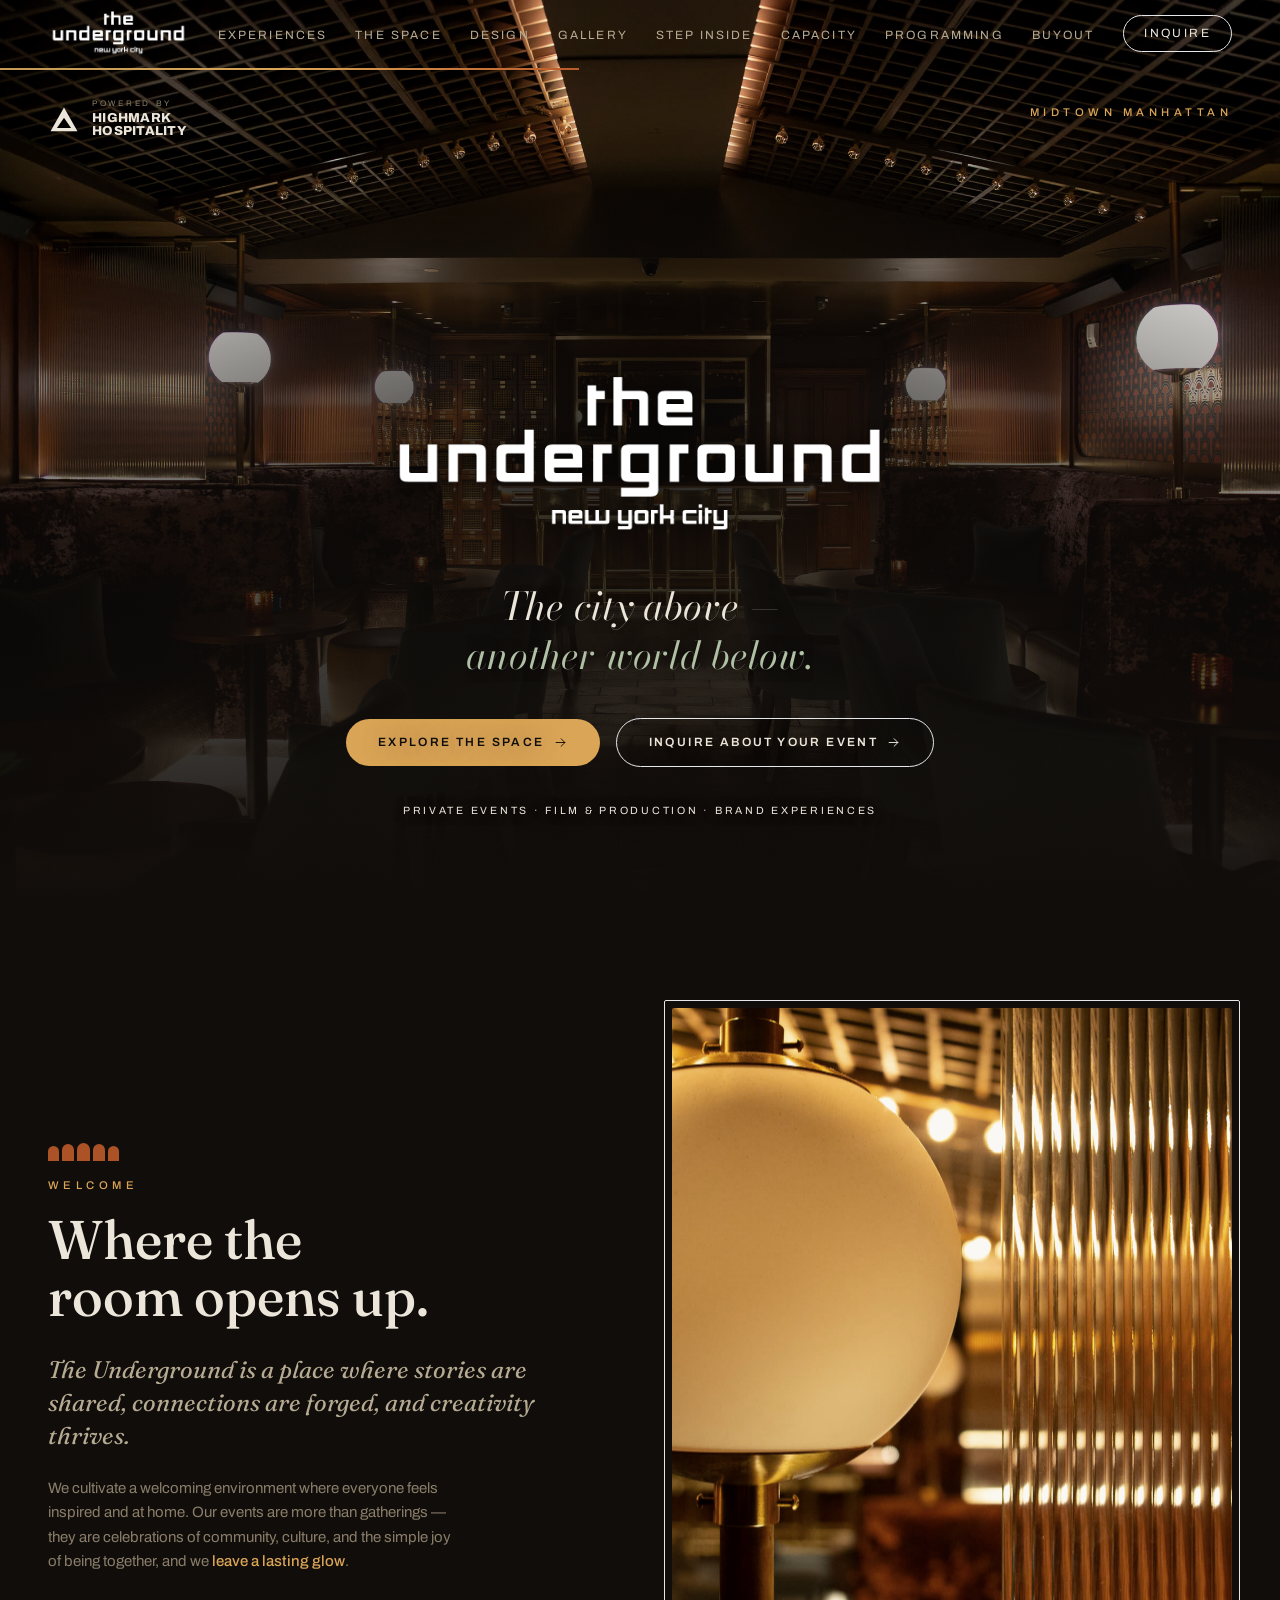
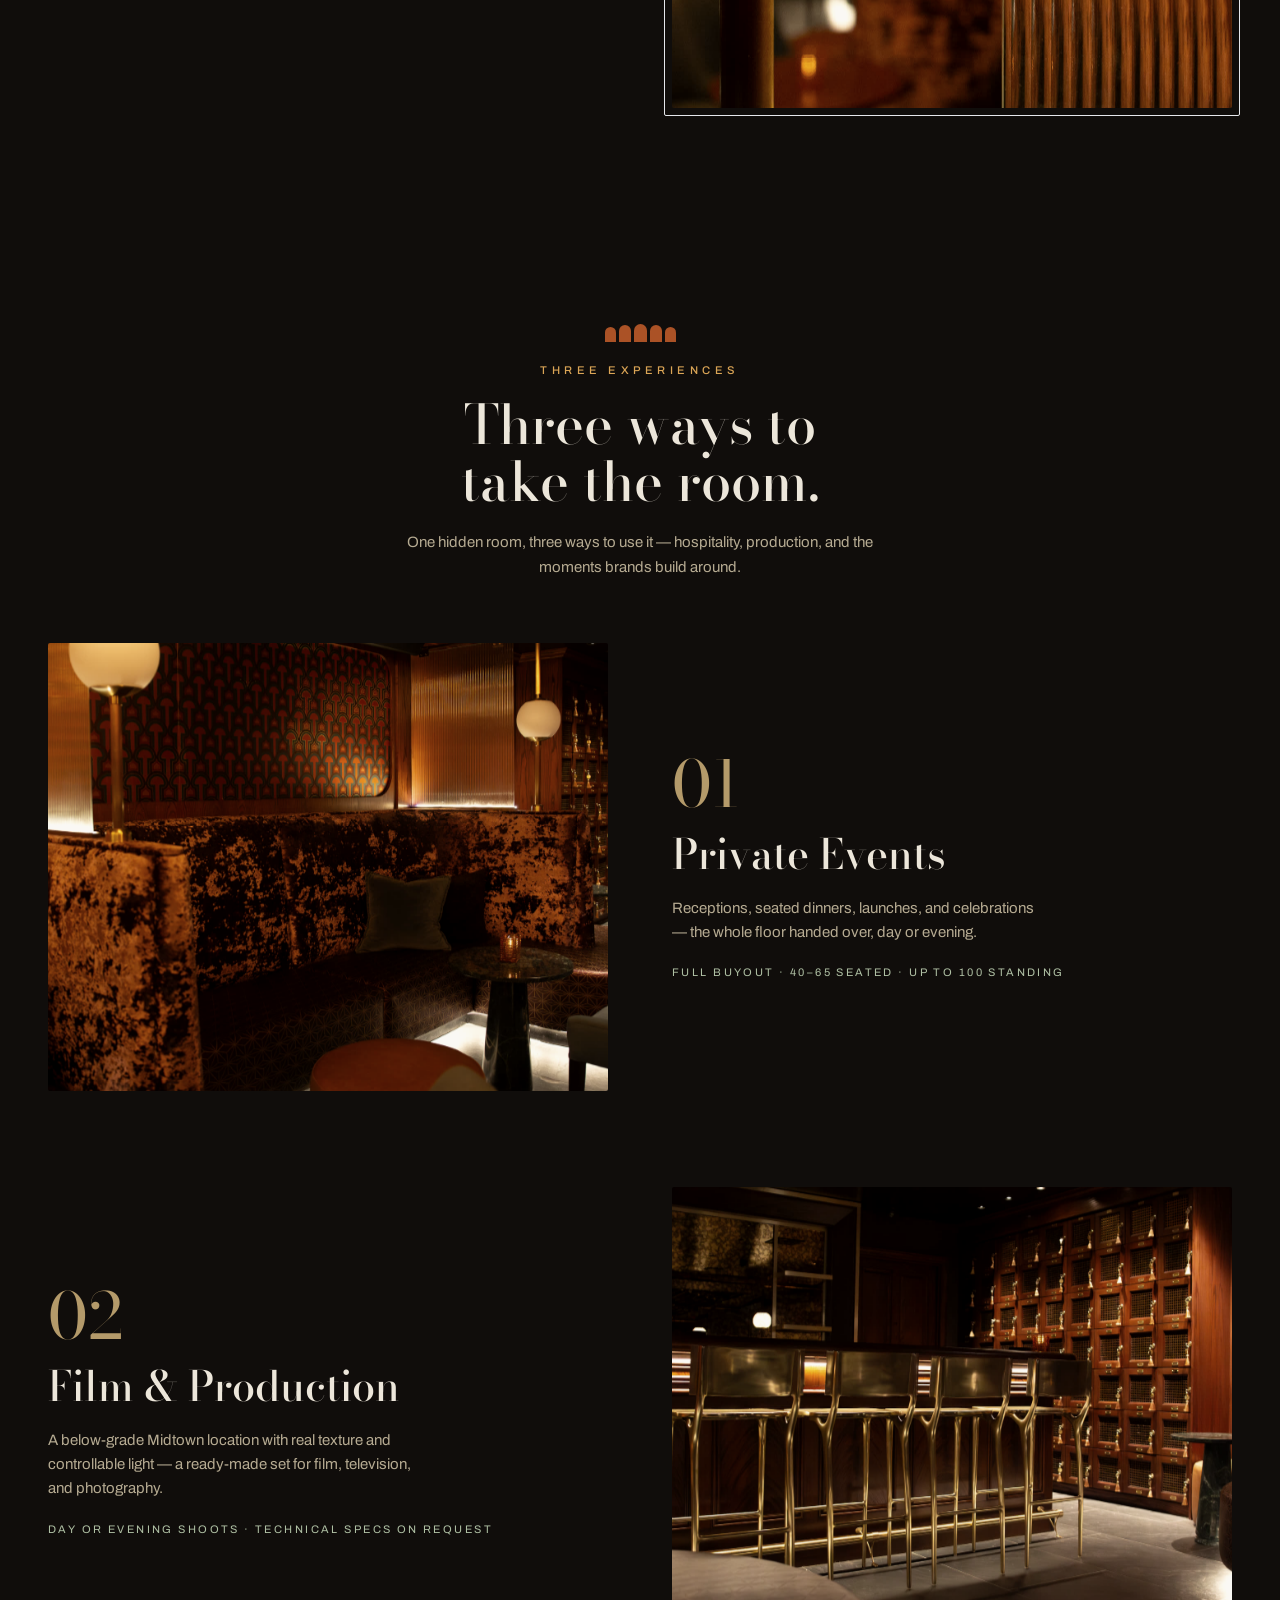
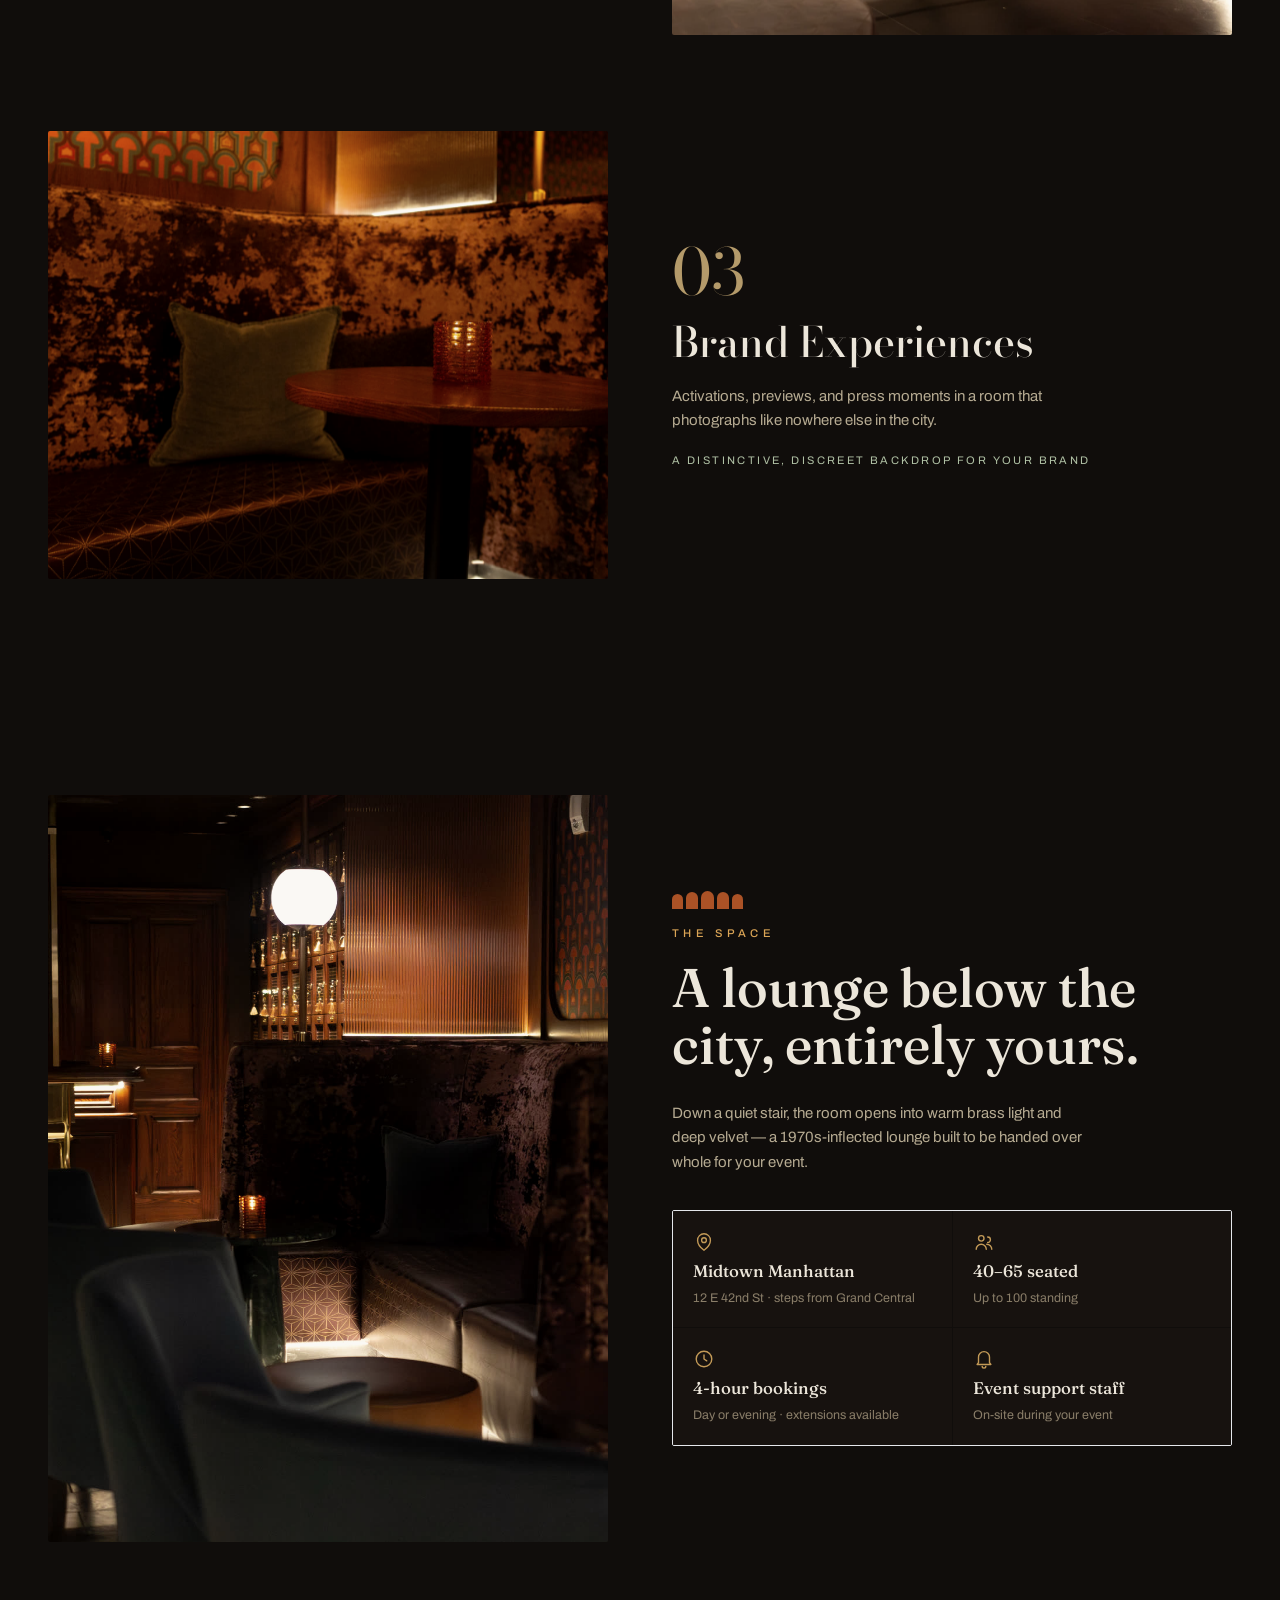
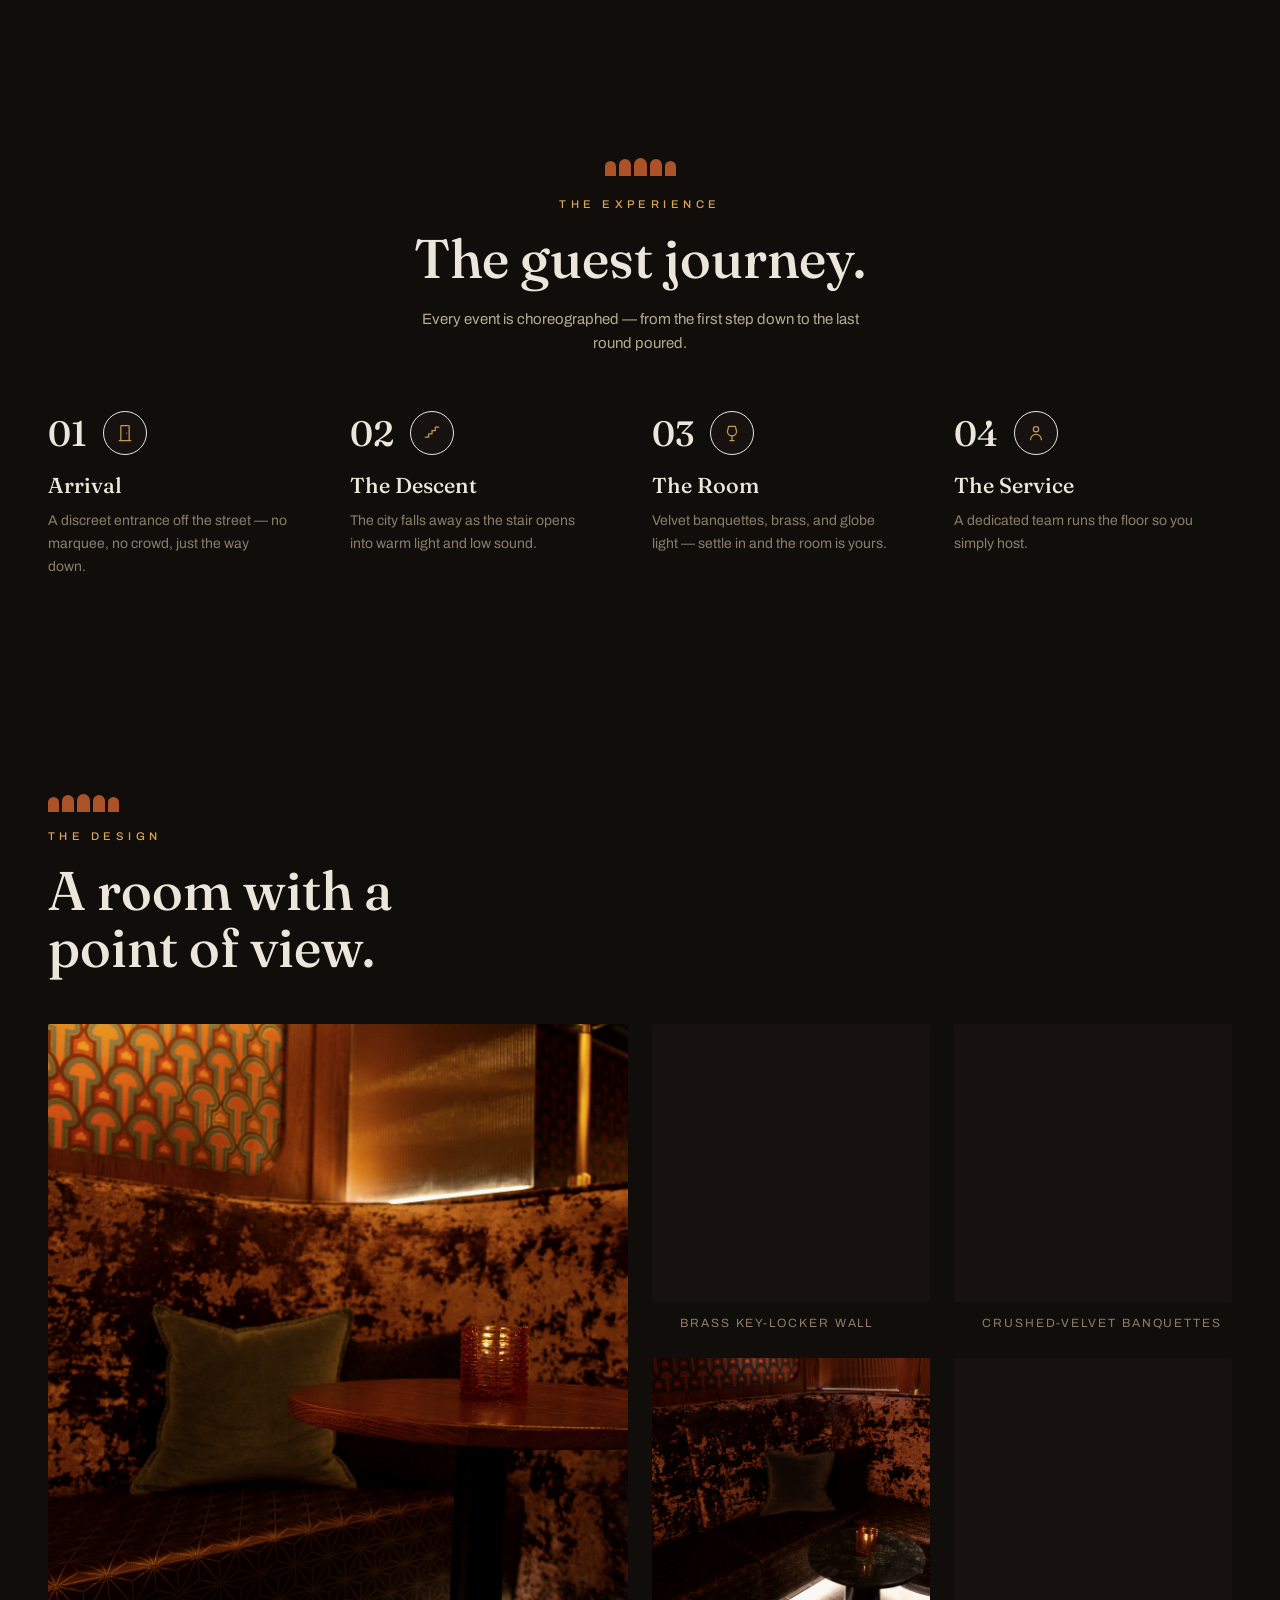
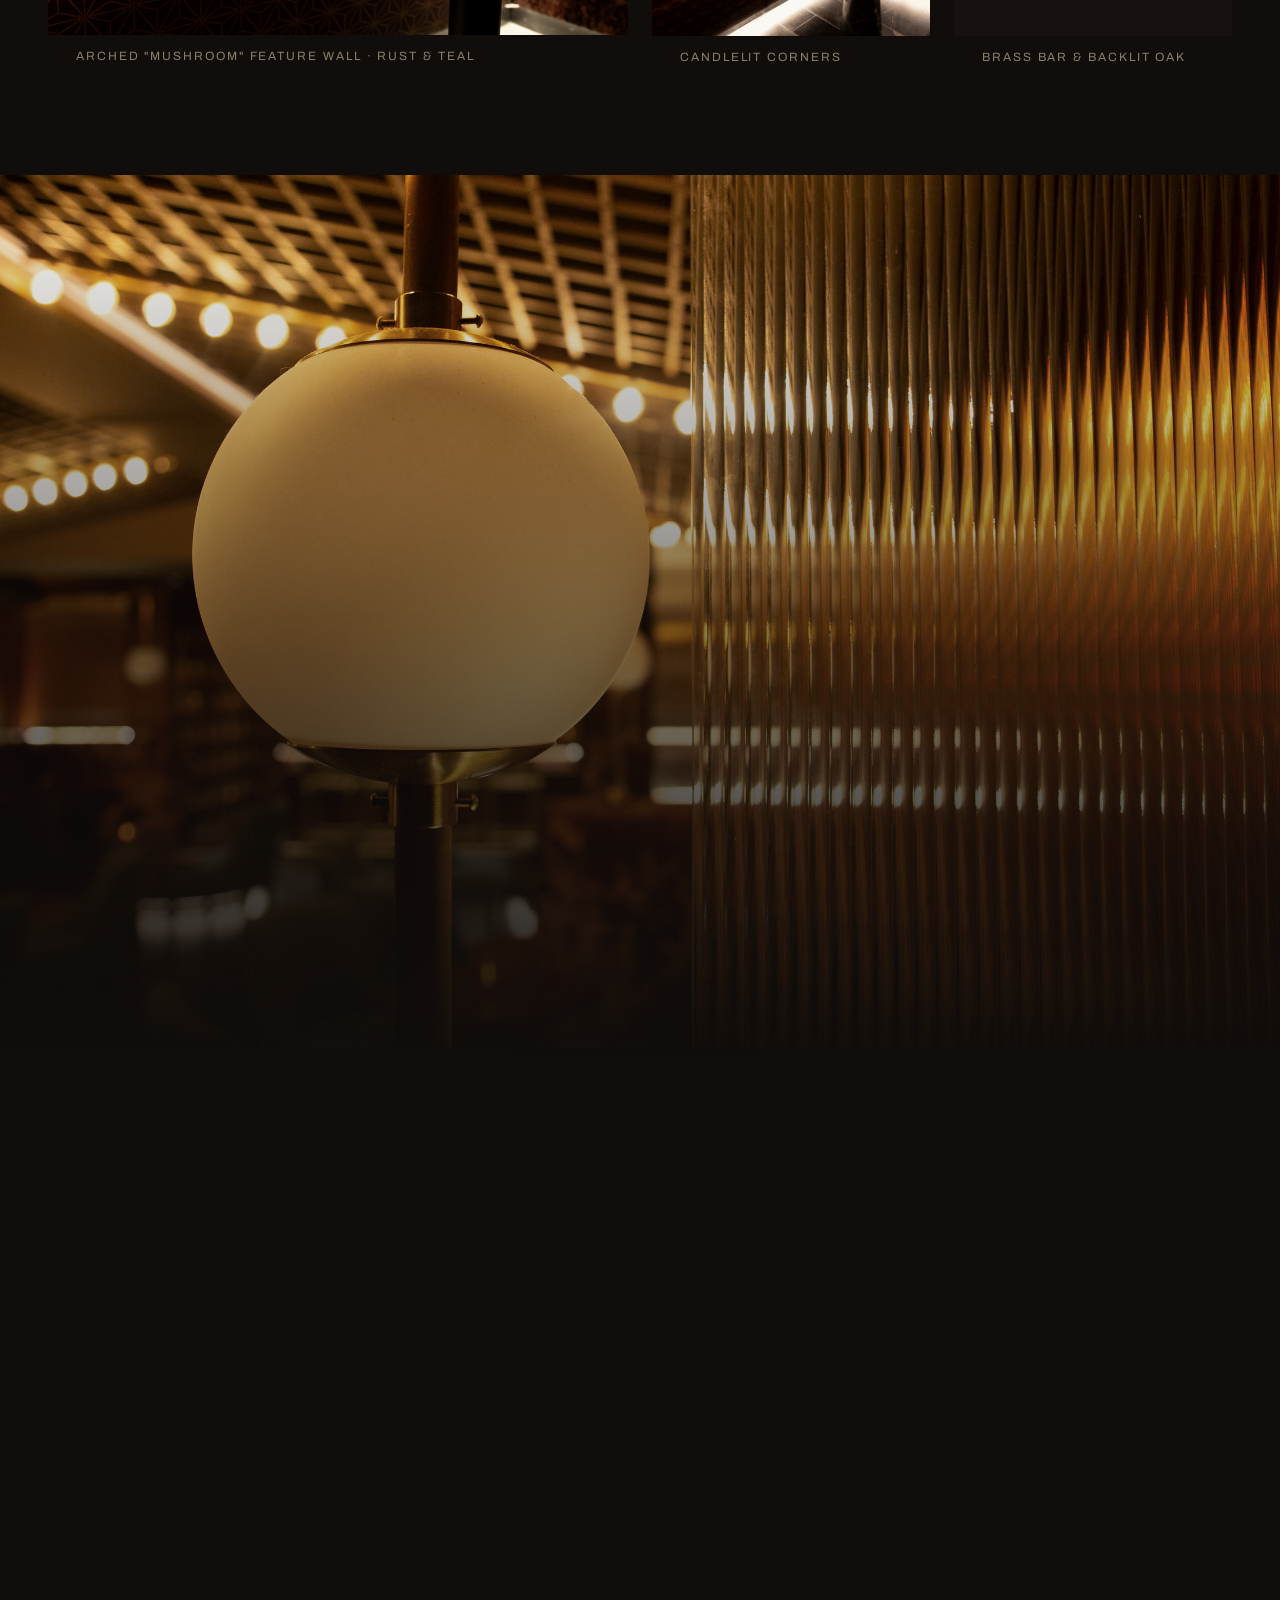
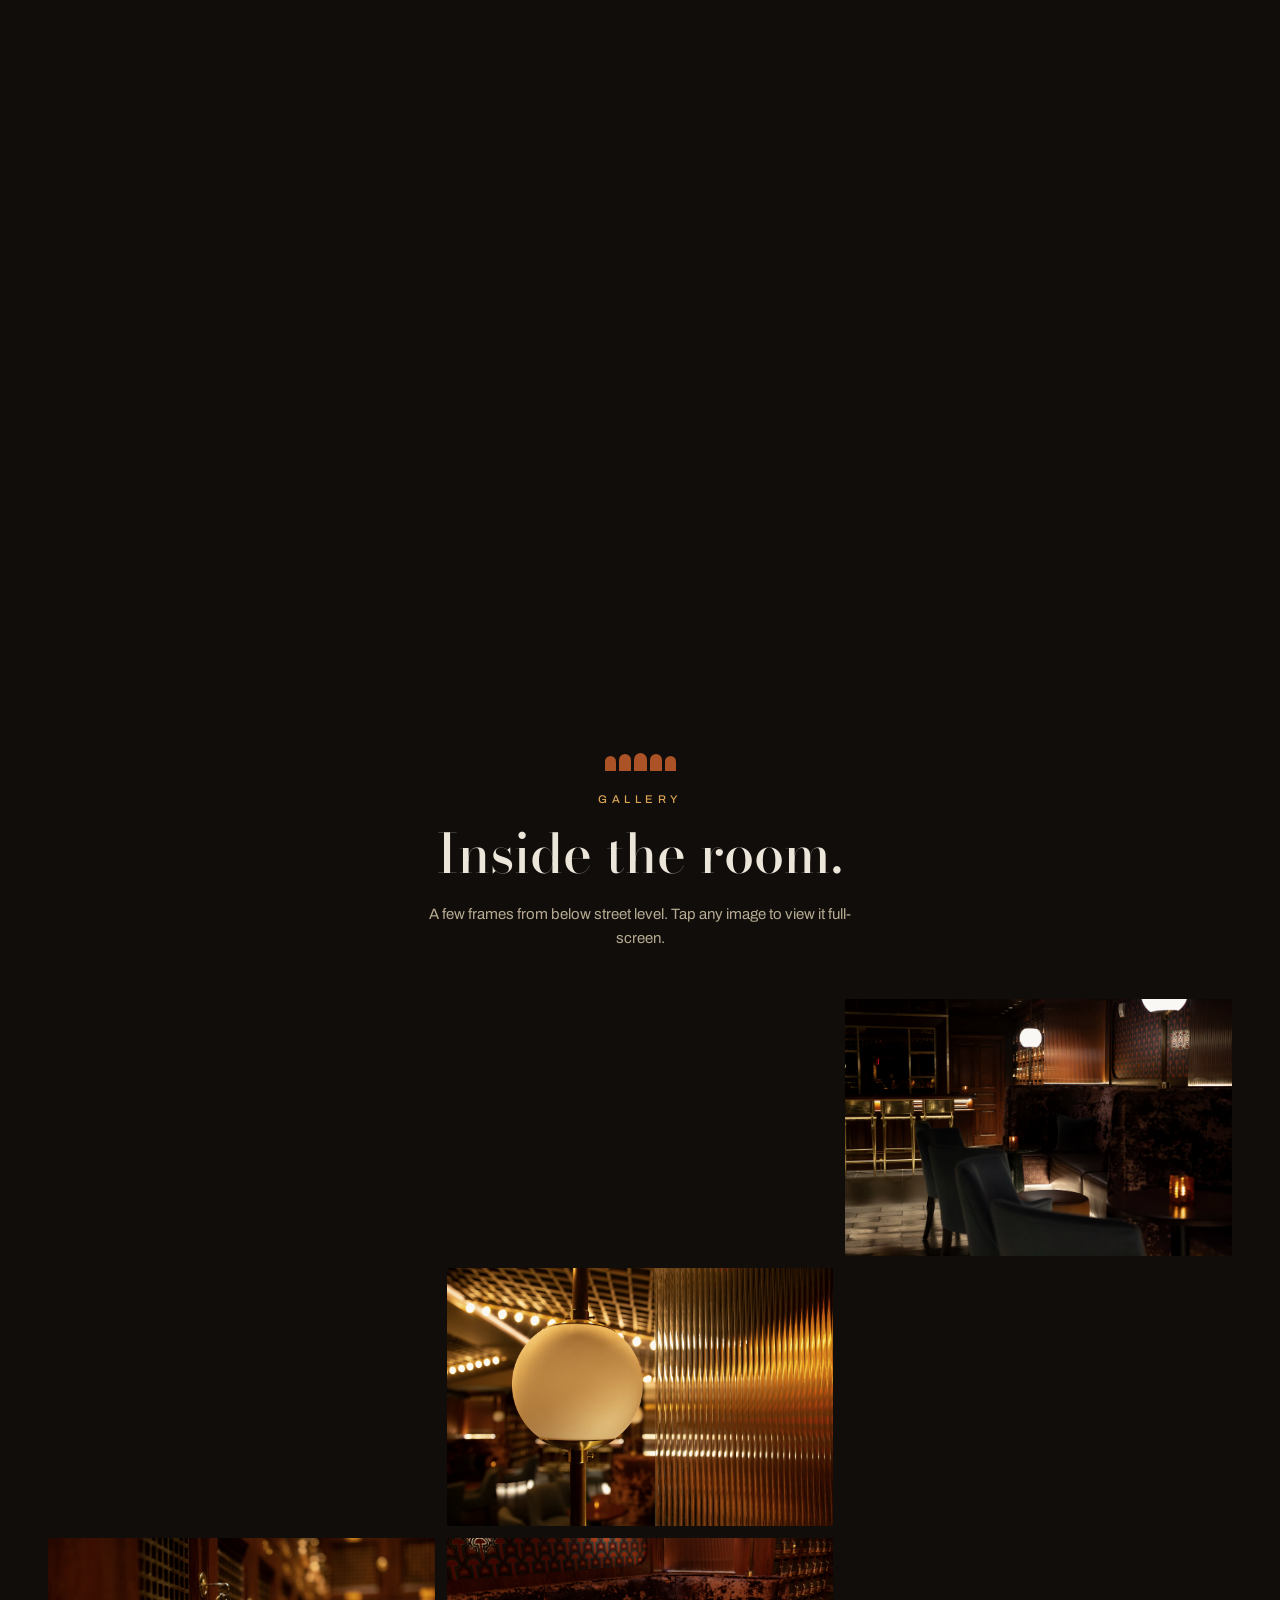
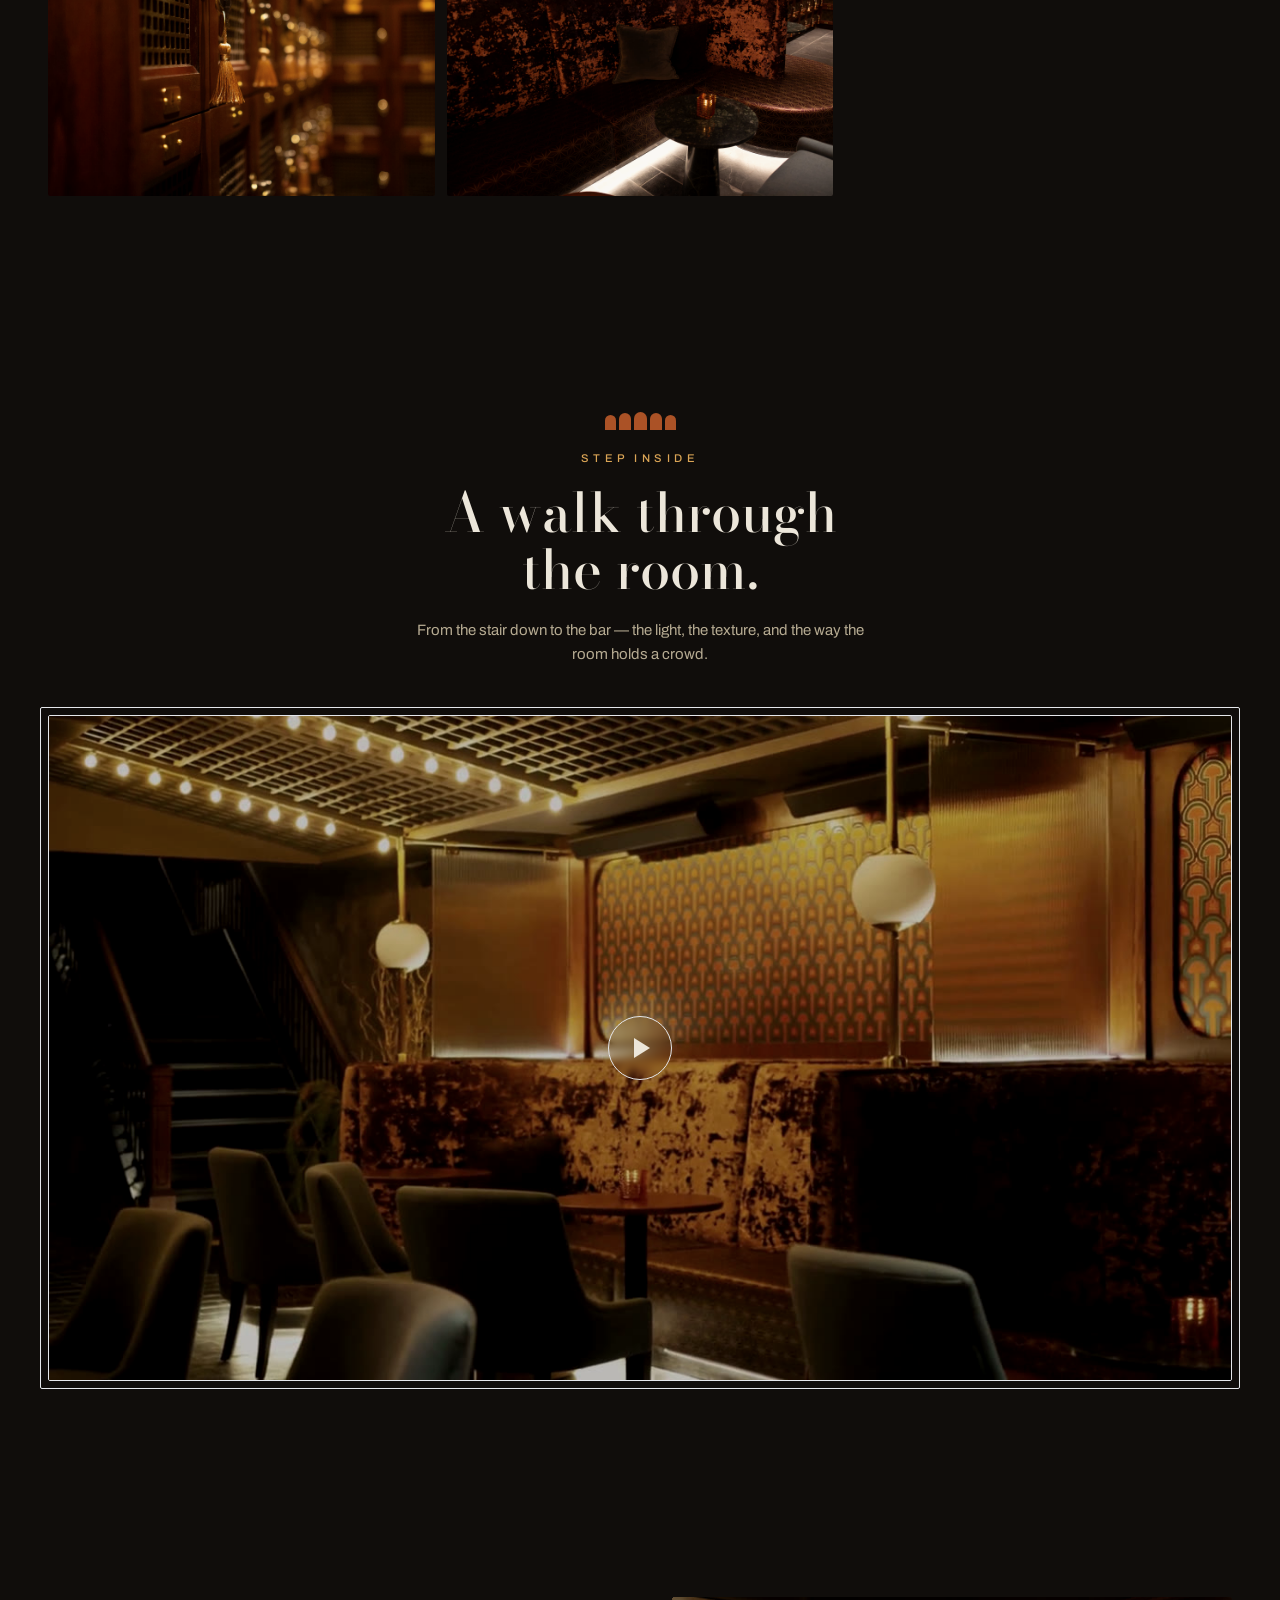
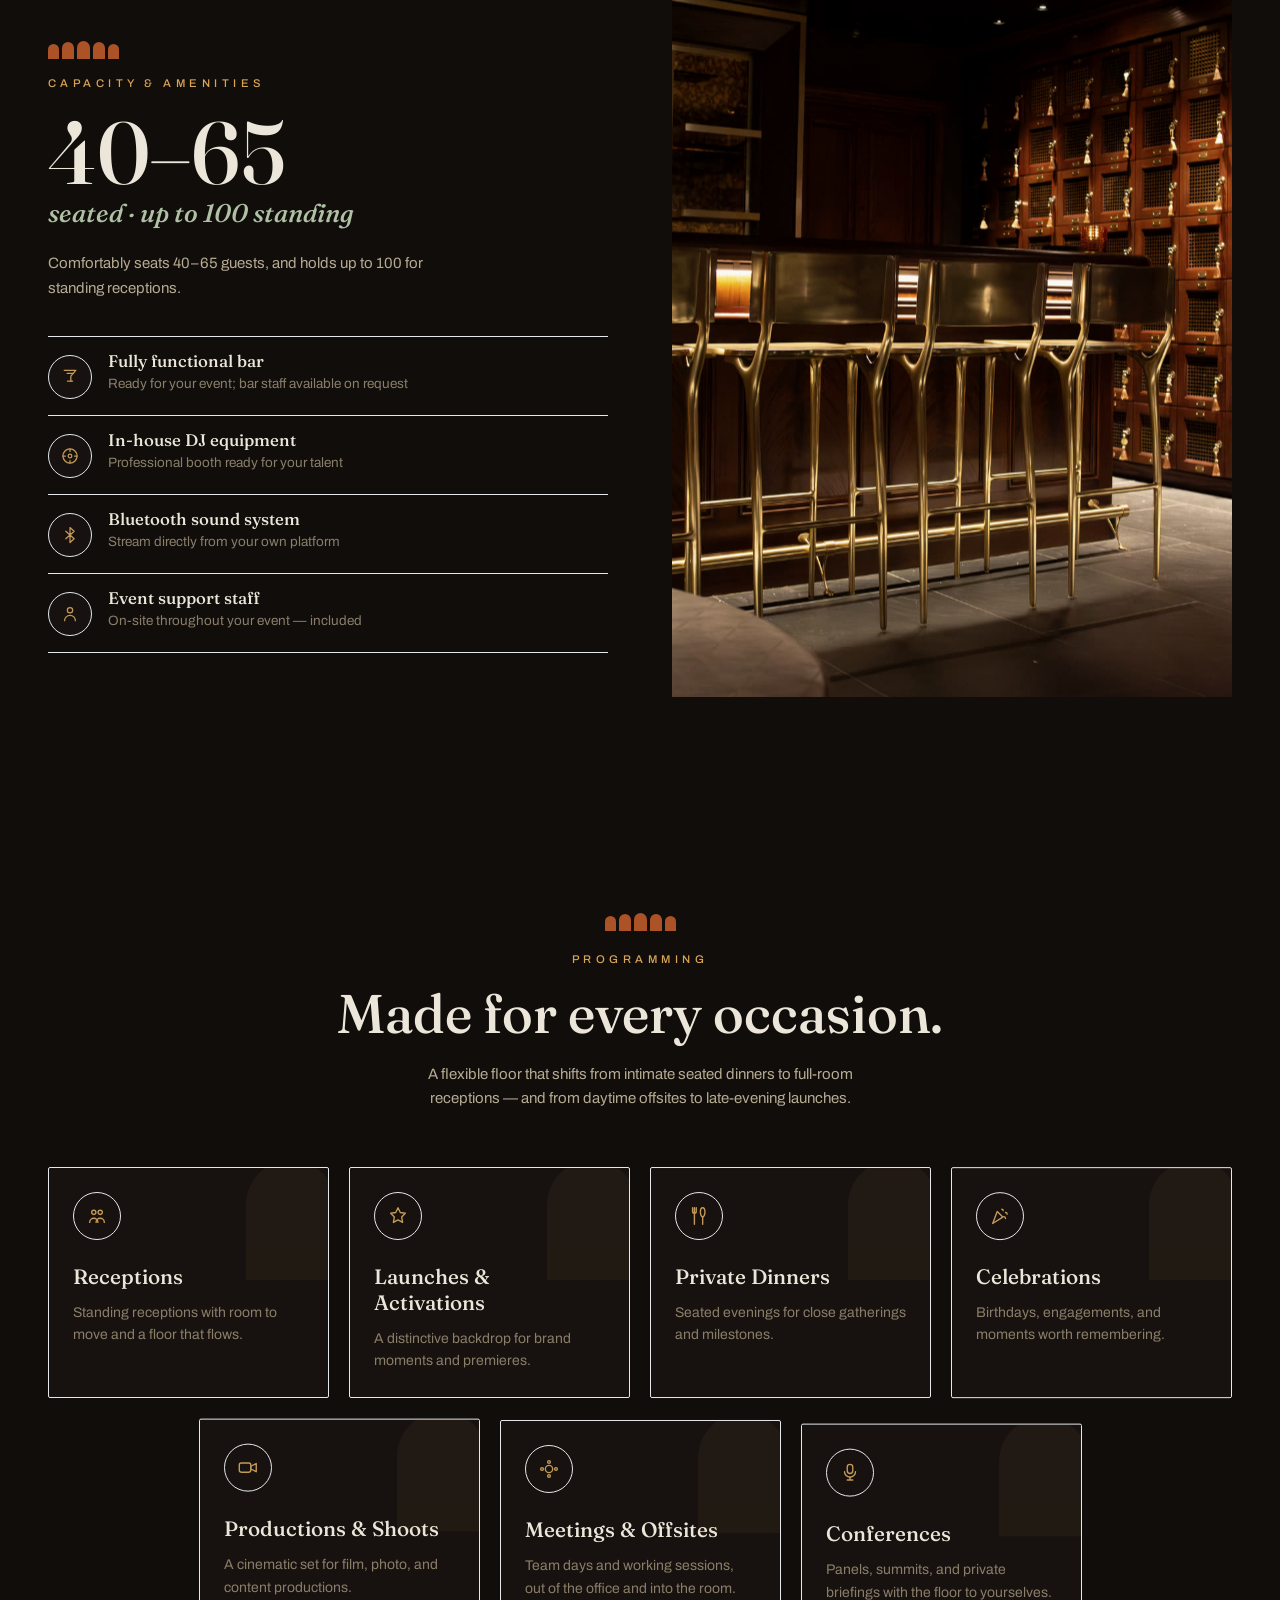
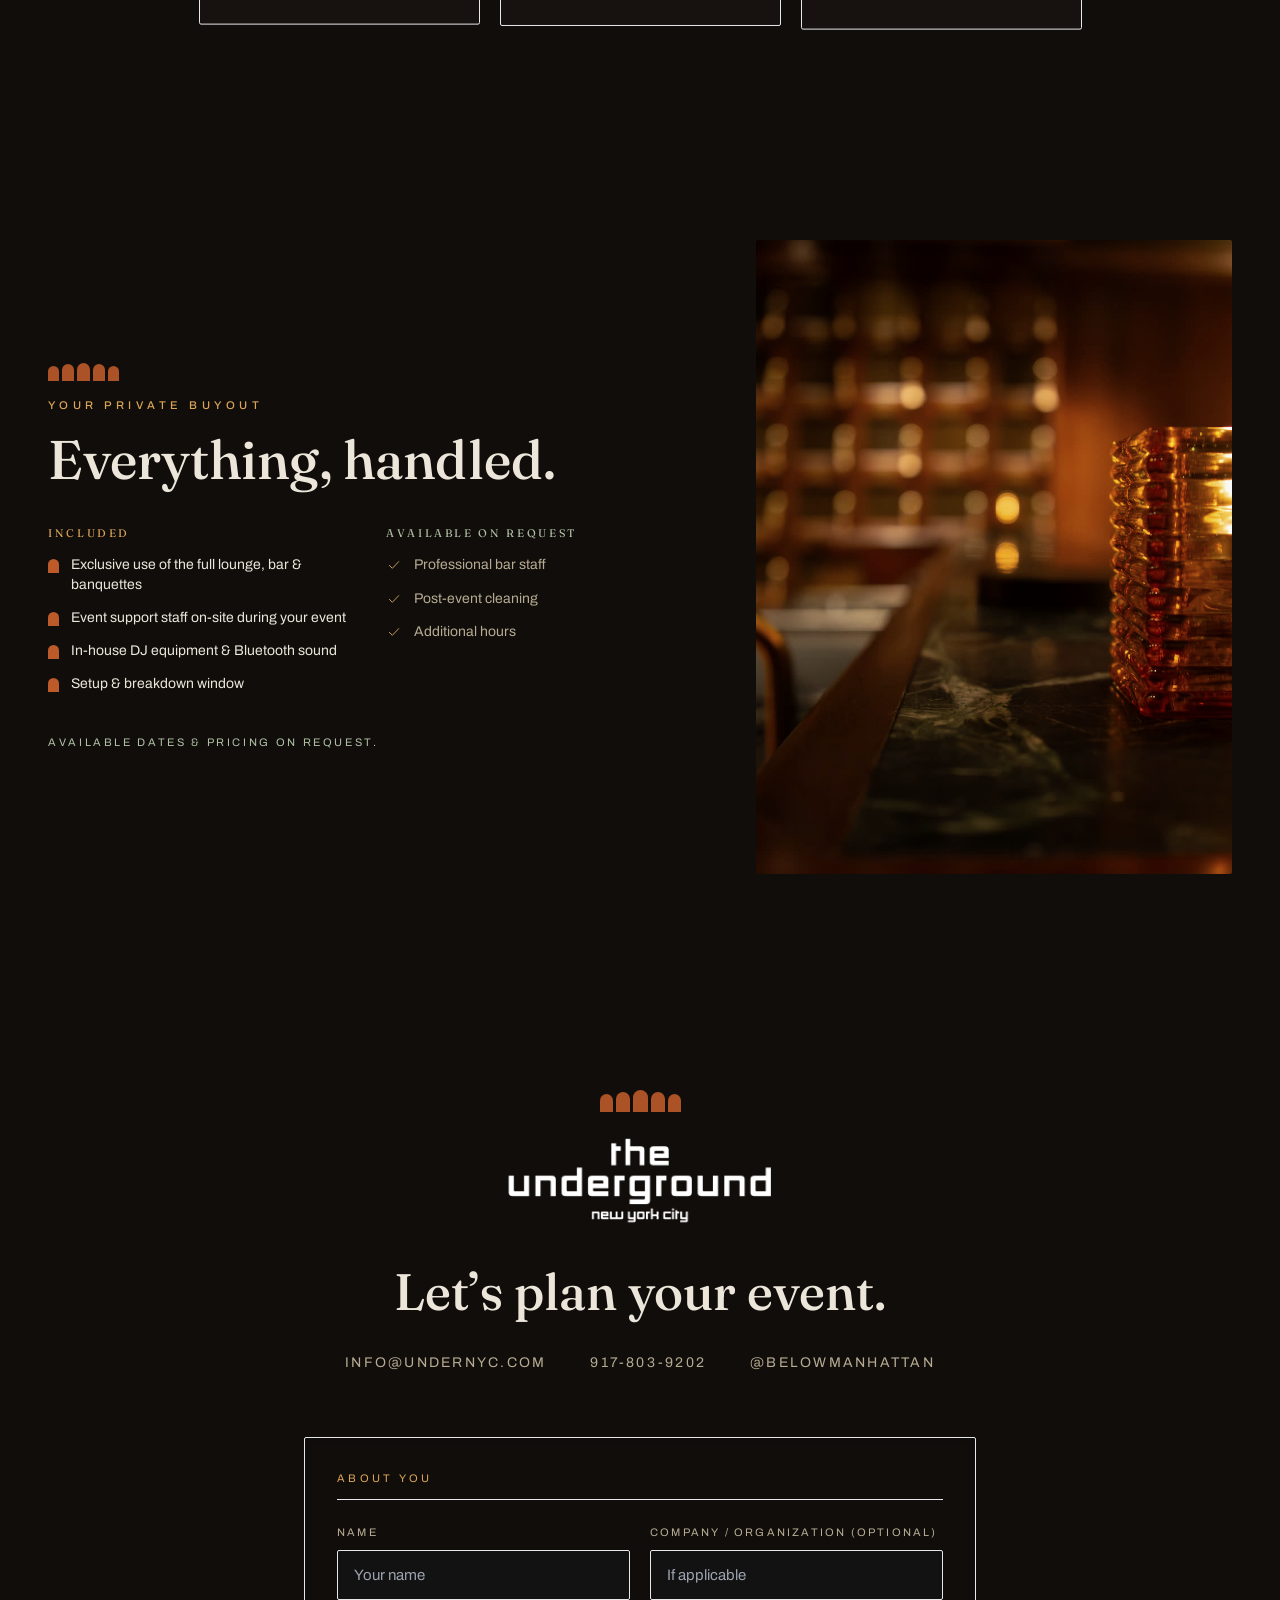
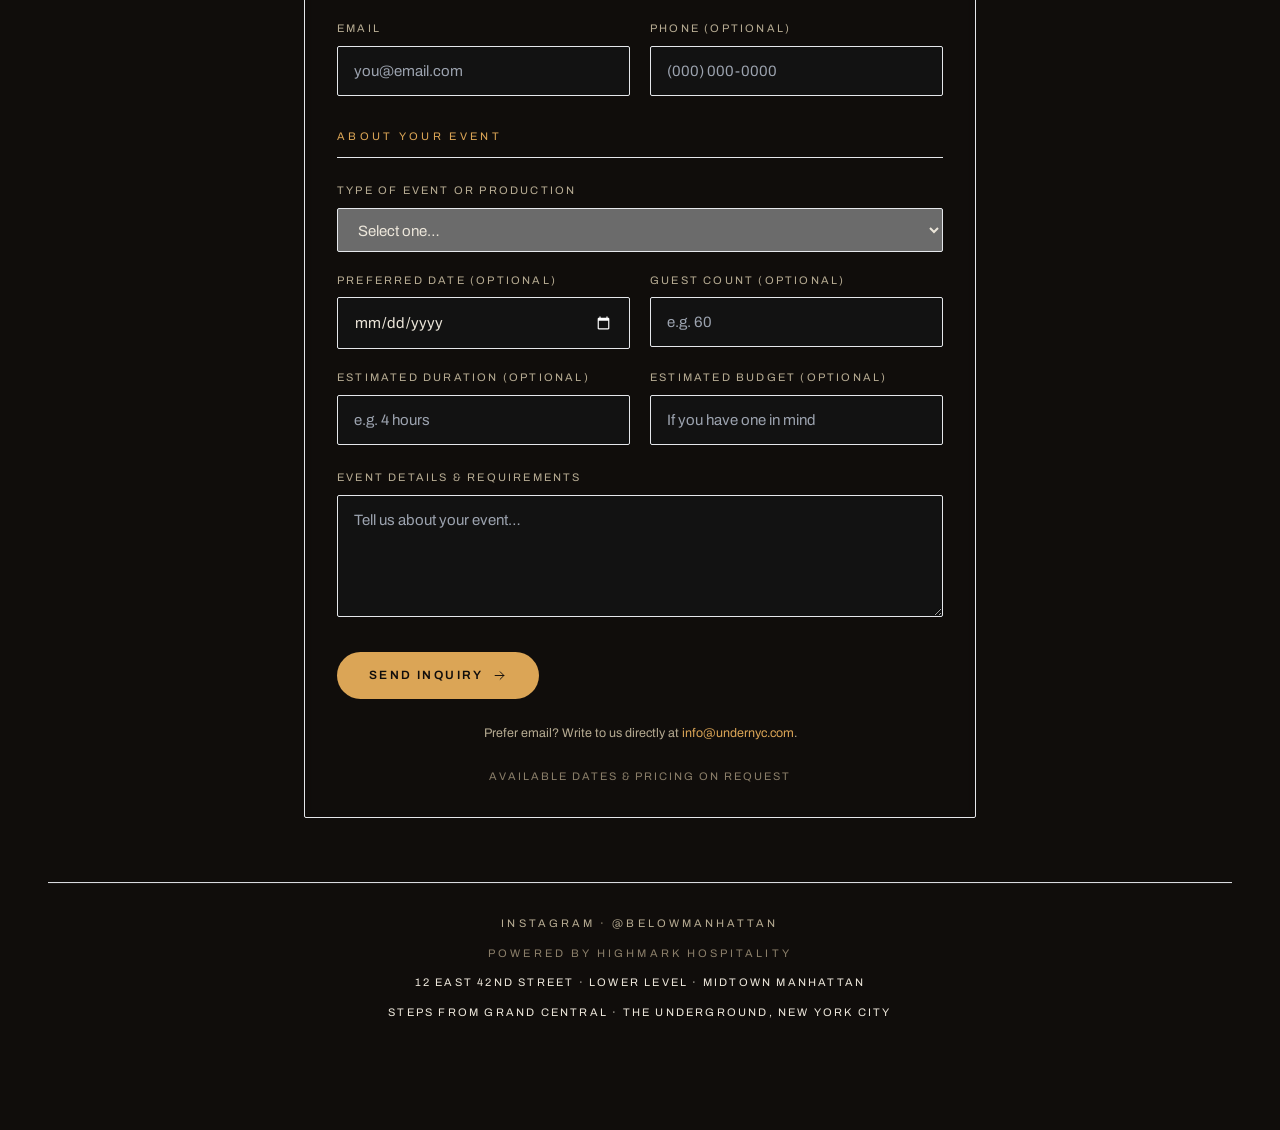
==== commit 5bb51175: "Drop stairs opener from walkthrough; remove 'cocktail' and alcohol-insinuating copy Walkthrough now " ====
--- a/index.html
+++ b/index.html
@@ -6,7 +6,7 @@
     <meta name="viewport" content="width=device-width, initial-scale=1.0" />
     <meta
       name="description"
-      content="The Underground — a subterranean cocktail lounge and private event venue in New York City. Powered by Highmark Hospitality. Available dates & pricing on request."
+      content="The Underground — a subterranean lounge and private event venue in New York City. Powered by Highmark Hospitality. Available dates & pricing on request."
     />
     <meta name="theme-color" content="#100D0B" />
     <link rel="canonical" href="https://santananyc7-hub.github.io/the-underground/" />
@@ -17,20 +17,20 @@
     <meta property="og:title" content="The Underground — Private Events · New York City" />
     <meta
       property="og:description"
-      content="A subterranean cocktail lounge & private event venue in New York City. Powered by Highmark Hospitality. Available dates & pricing on request."
+      content="A subterranean lounge & private event venue in New York City. Powered by Highmark Hospitality. Available dates & pricing on request."
     />
     <meta property="og:url" content="https://santananyc7-hub.github.io/the-underground/" />
     <meta property="og:image" content="https://santananyc7-hub.github.io/the-underground/og-image.jpg" />
     <meta property="og:image:width" content="1200" />
     <meta property="og:image:height" content="630" />
-    <meta property="og:image:alt" content="The Underground — a subterranean cocktail lounge in New York City." />
+    <meta property="og:image:alt" content="The Underground — a subterranean lounge in New York City." />
 
     <!-- Twitter / X -->
     <meta name="twitter:card" content="summary_large_image" />
     <meta name="twitter:title" content="The Underground — Private Events · New York City" />
     <meta
       name="twitter:description"
-      content="A subterranean cocktail lounge & private event venue in NYC. Available dates & pricing on request."
+      content="A subterranean lounge & private event venue in NYC. Available dates & pricing on request."
     />
     <meta name="twitter:image" content="https://santananyc7-hub.github.io/the-underground/og-image.jpg" />
 
@@ -72,7 +72,7 @@
     />
 
     <title>The Underground — Private Events · New York City</title>
-    <script type="module" crossorigin src="./assets/index-C1-pVJ0h.js"></script>
+    <script type="module" crossorigin src="./assets/index-Cr5JuXOl.js"></script>
     <link rel="stylesheet" crossorigin href="./assets/index-CowJ-EMp.css">
   </head>
   <body>
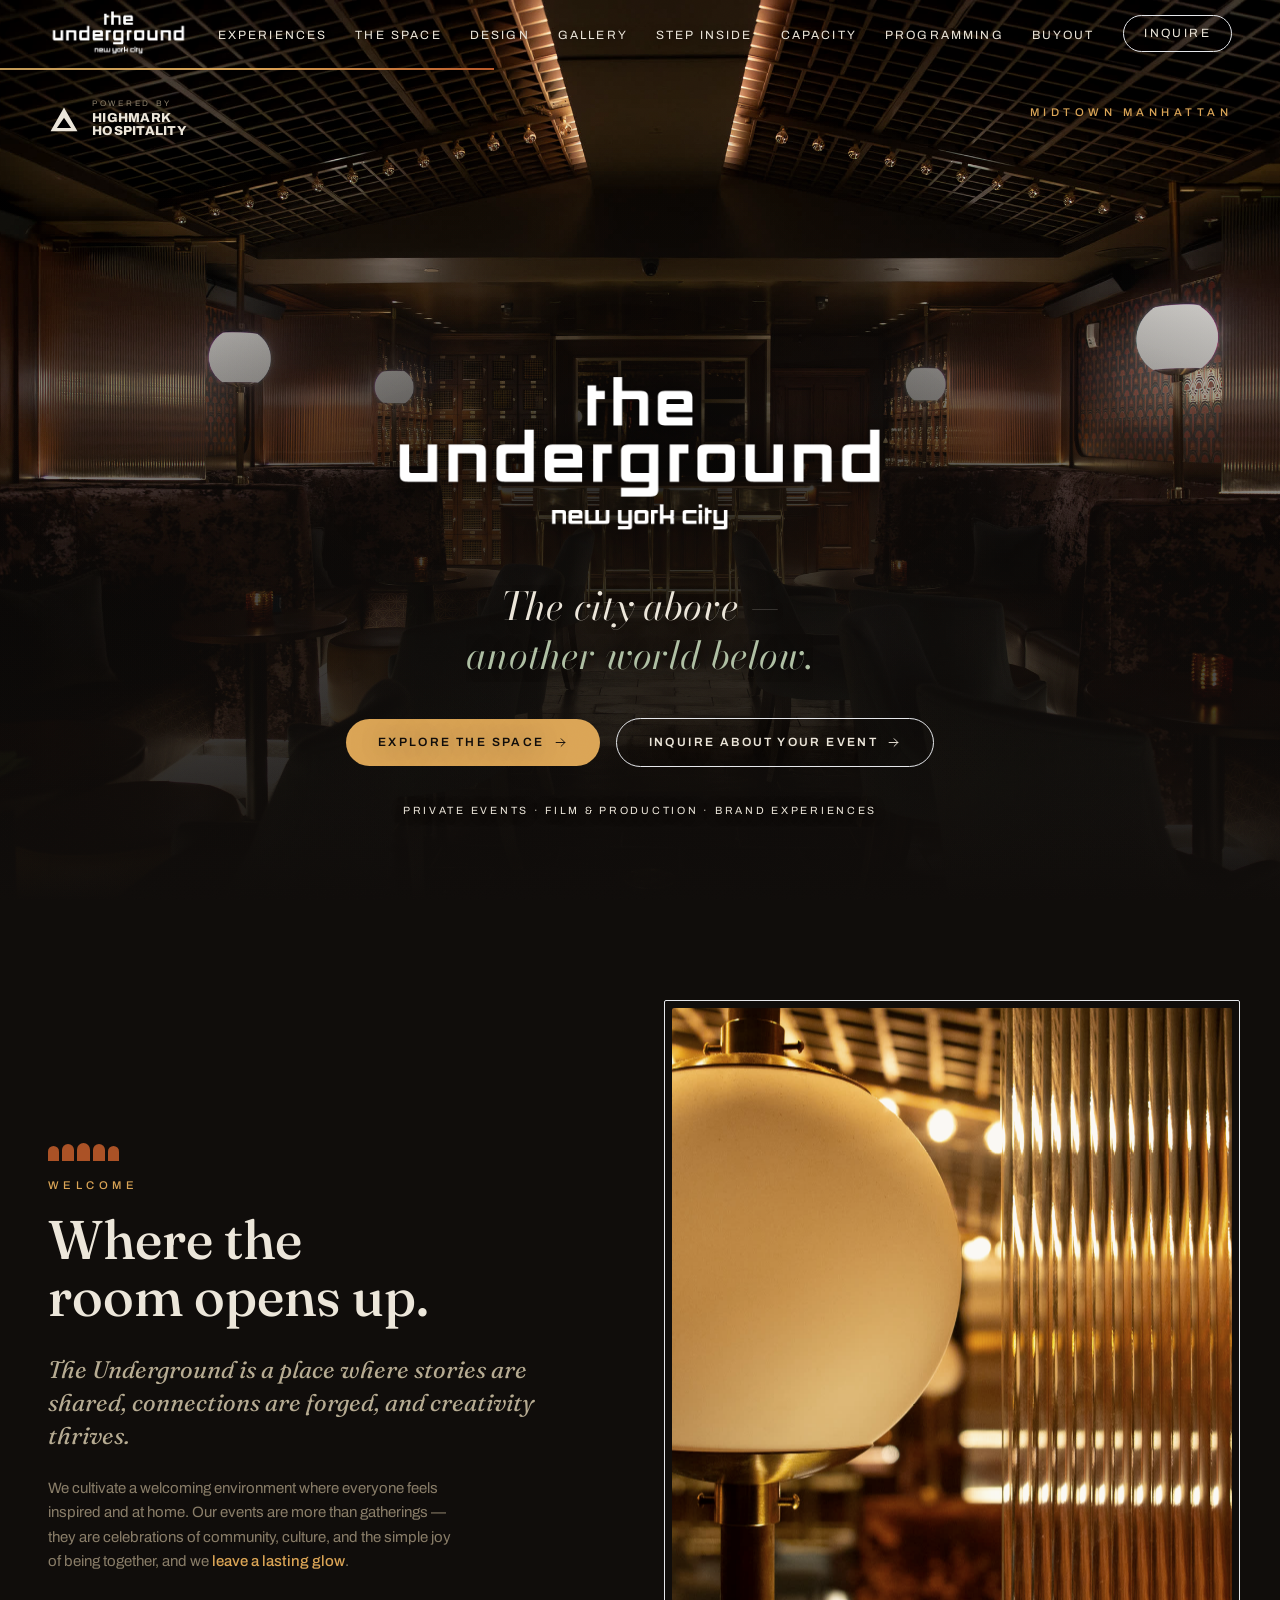
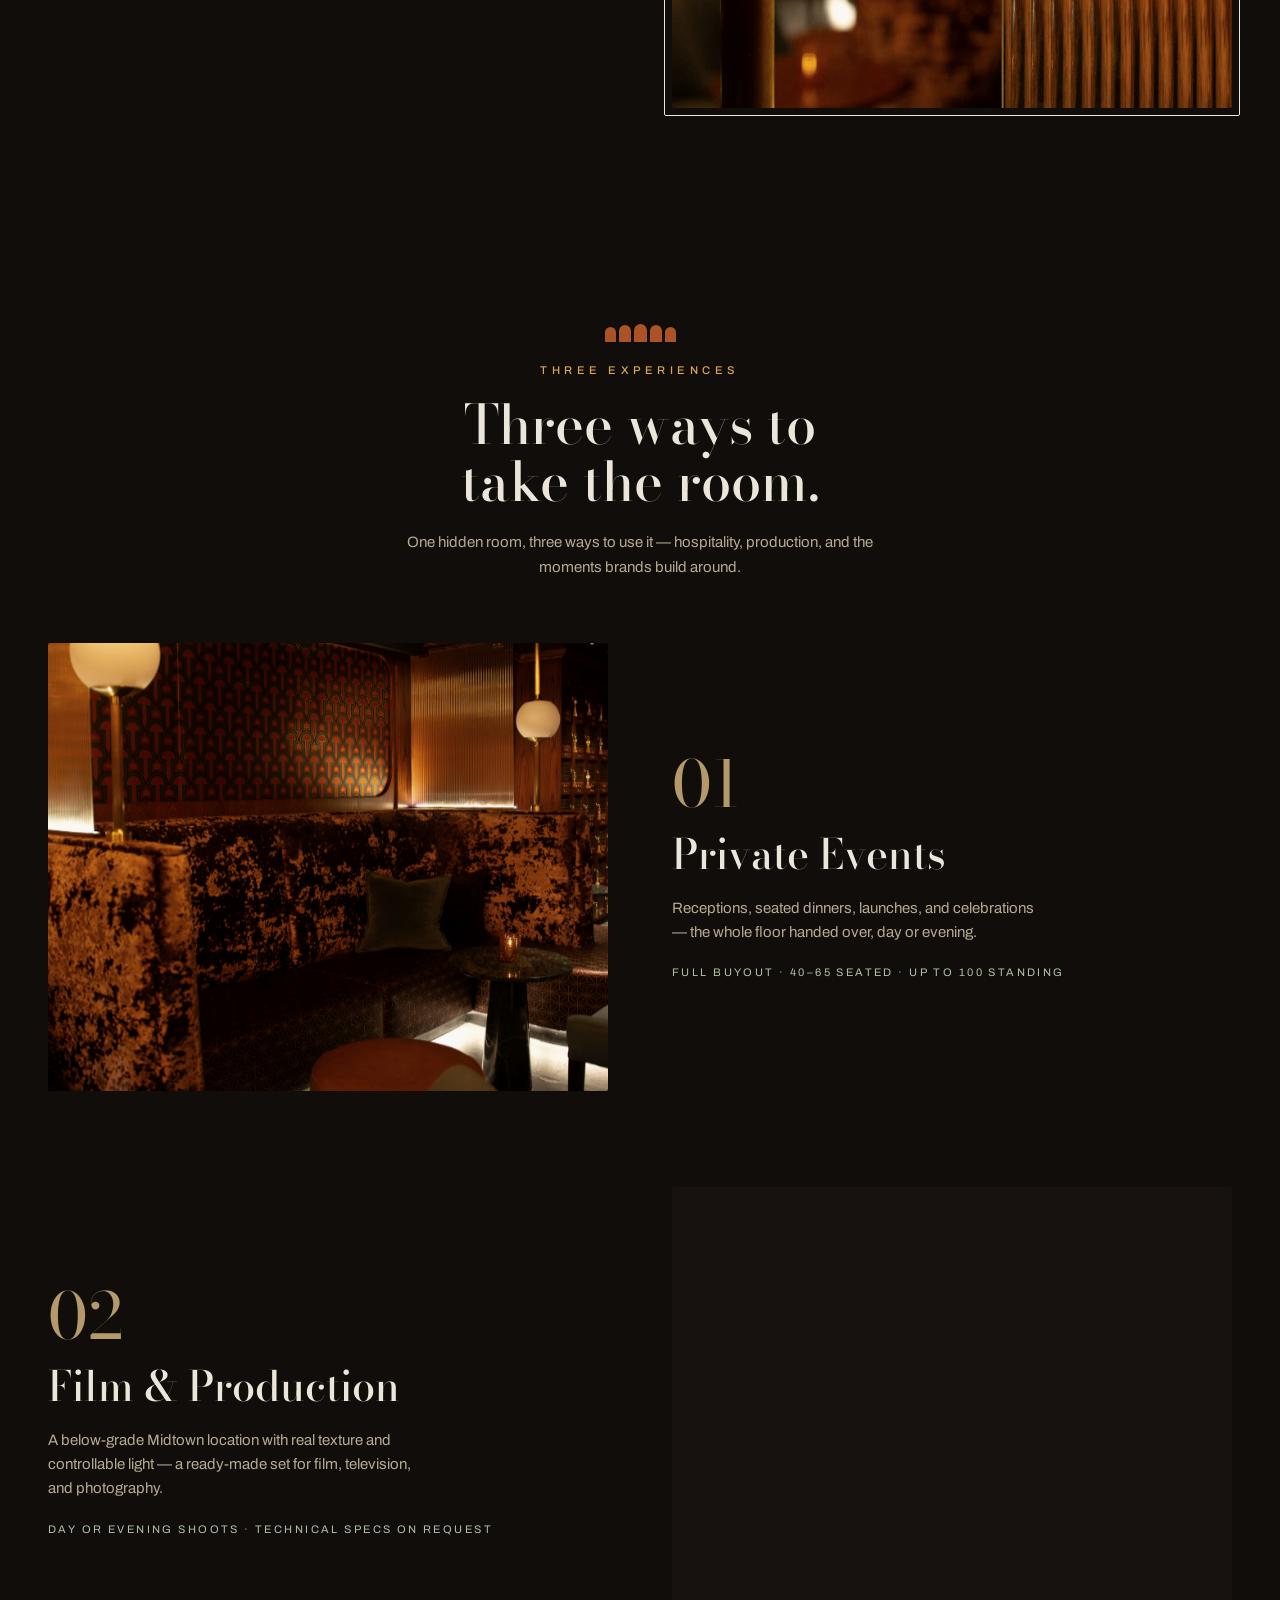
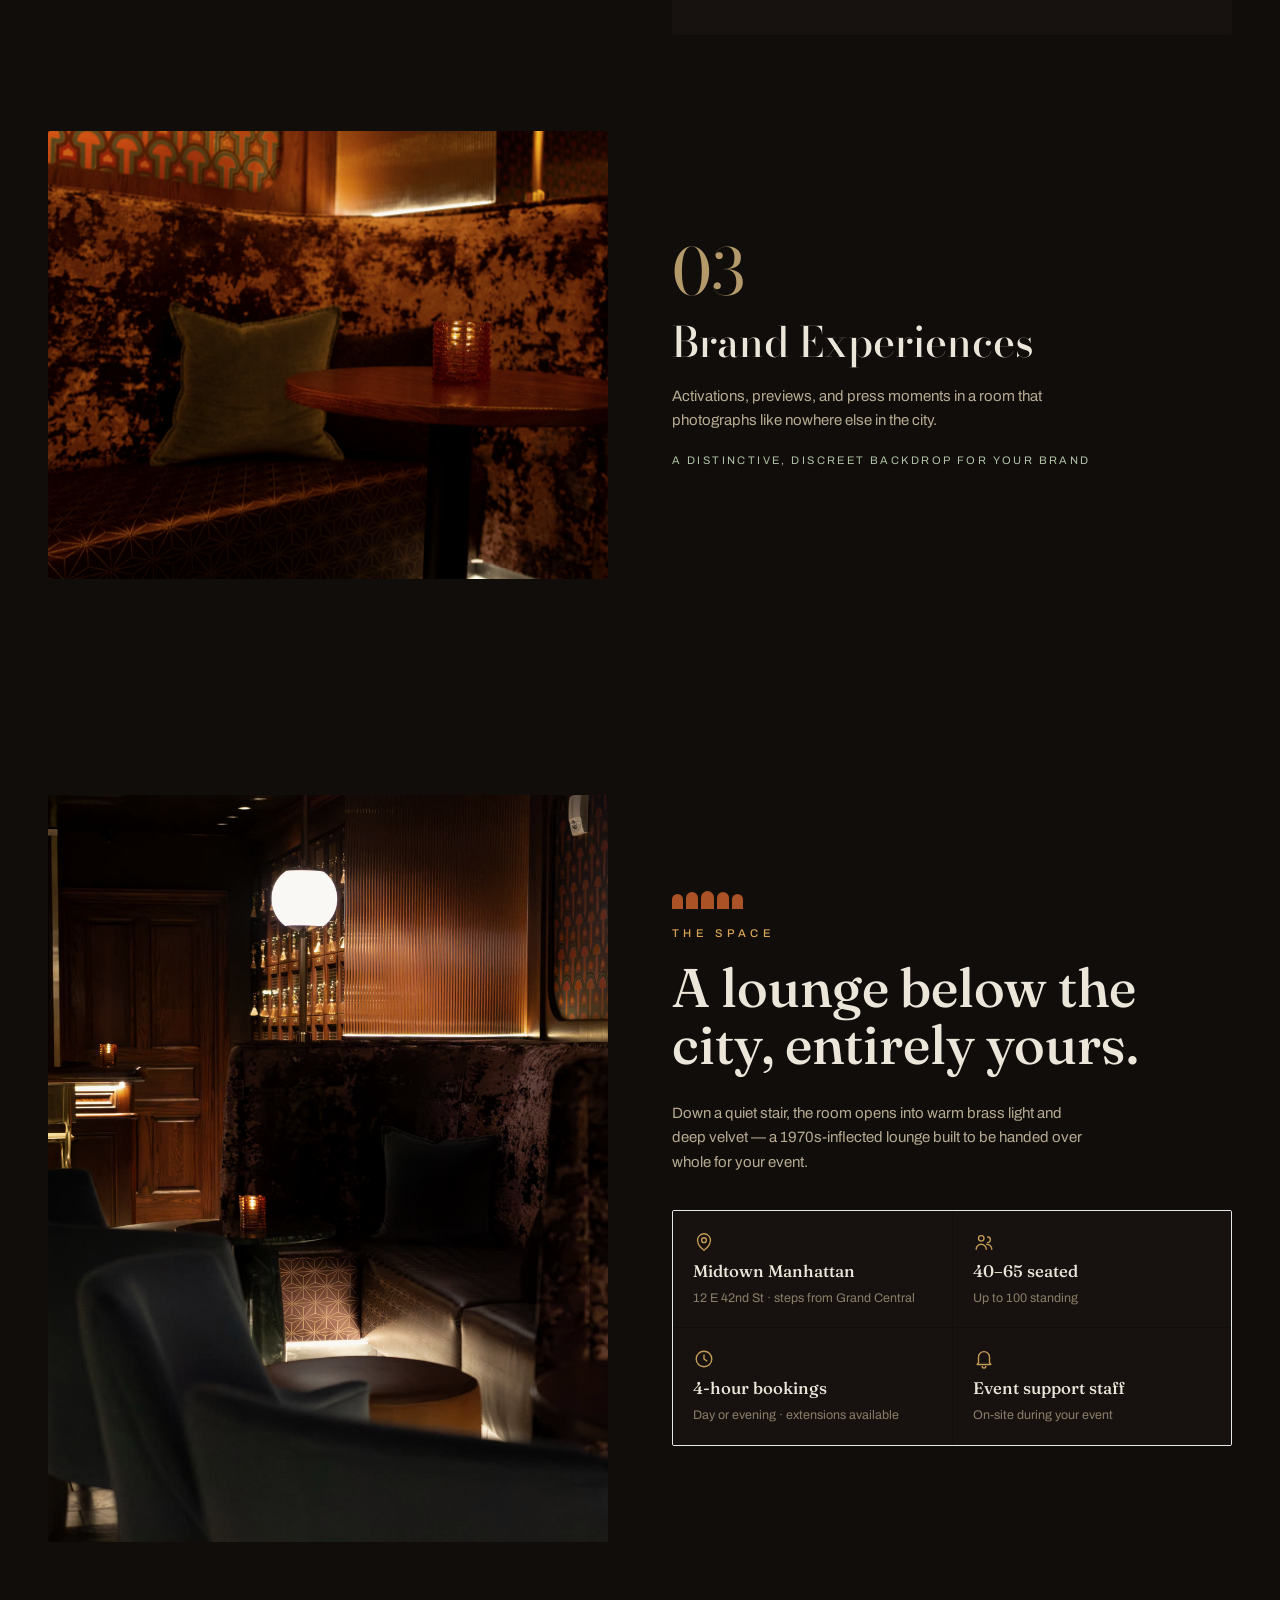
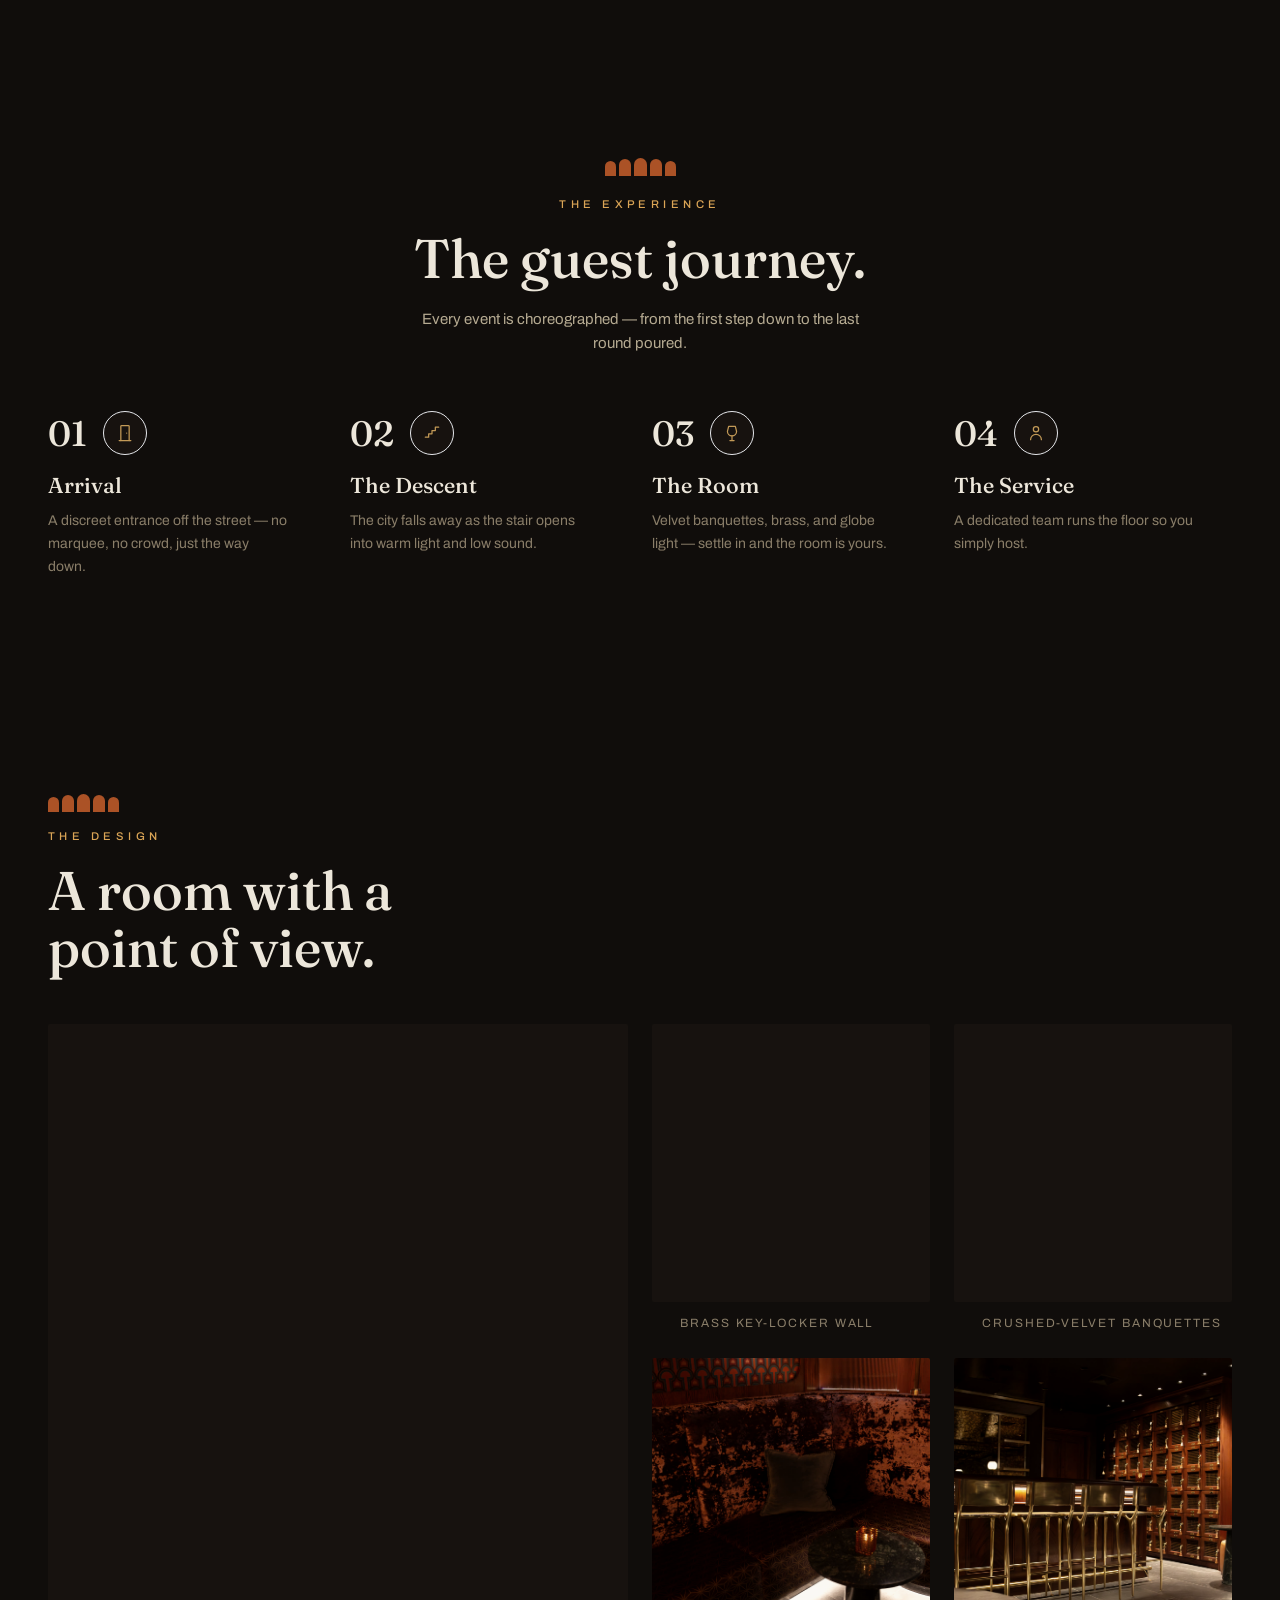
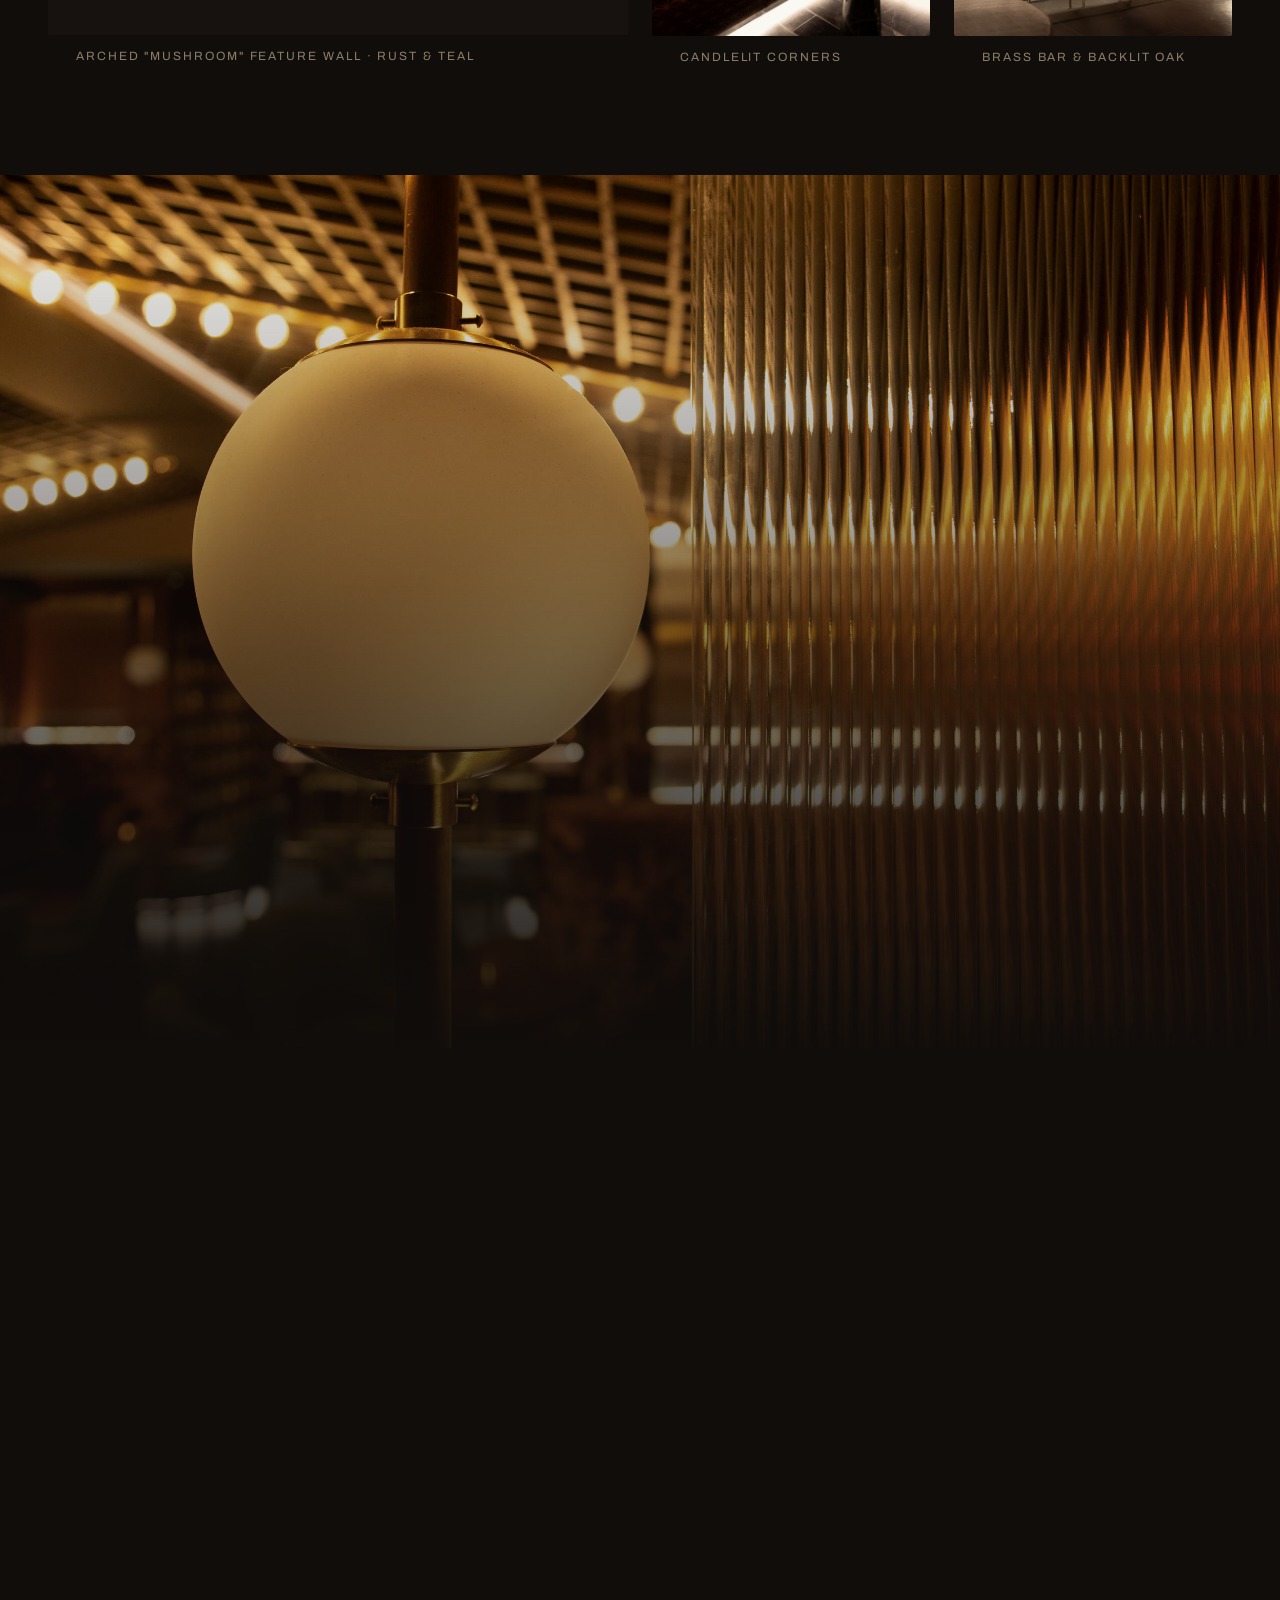
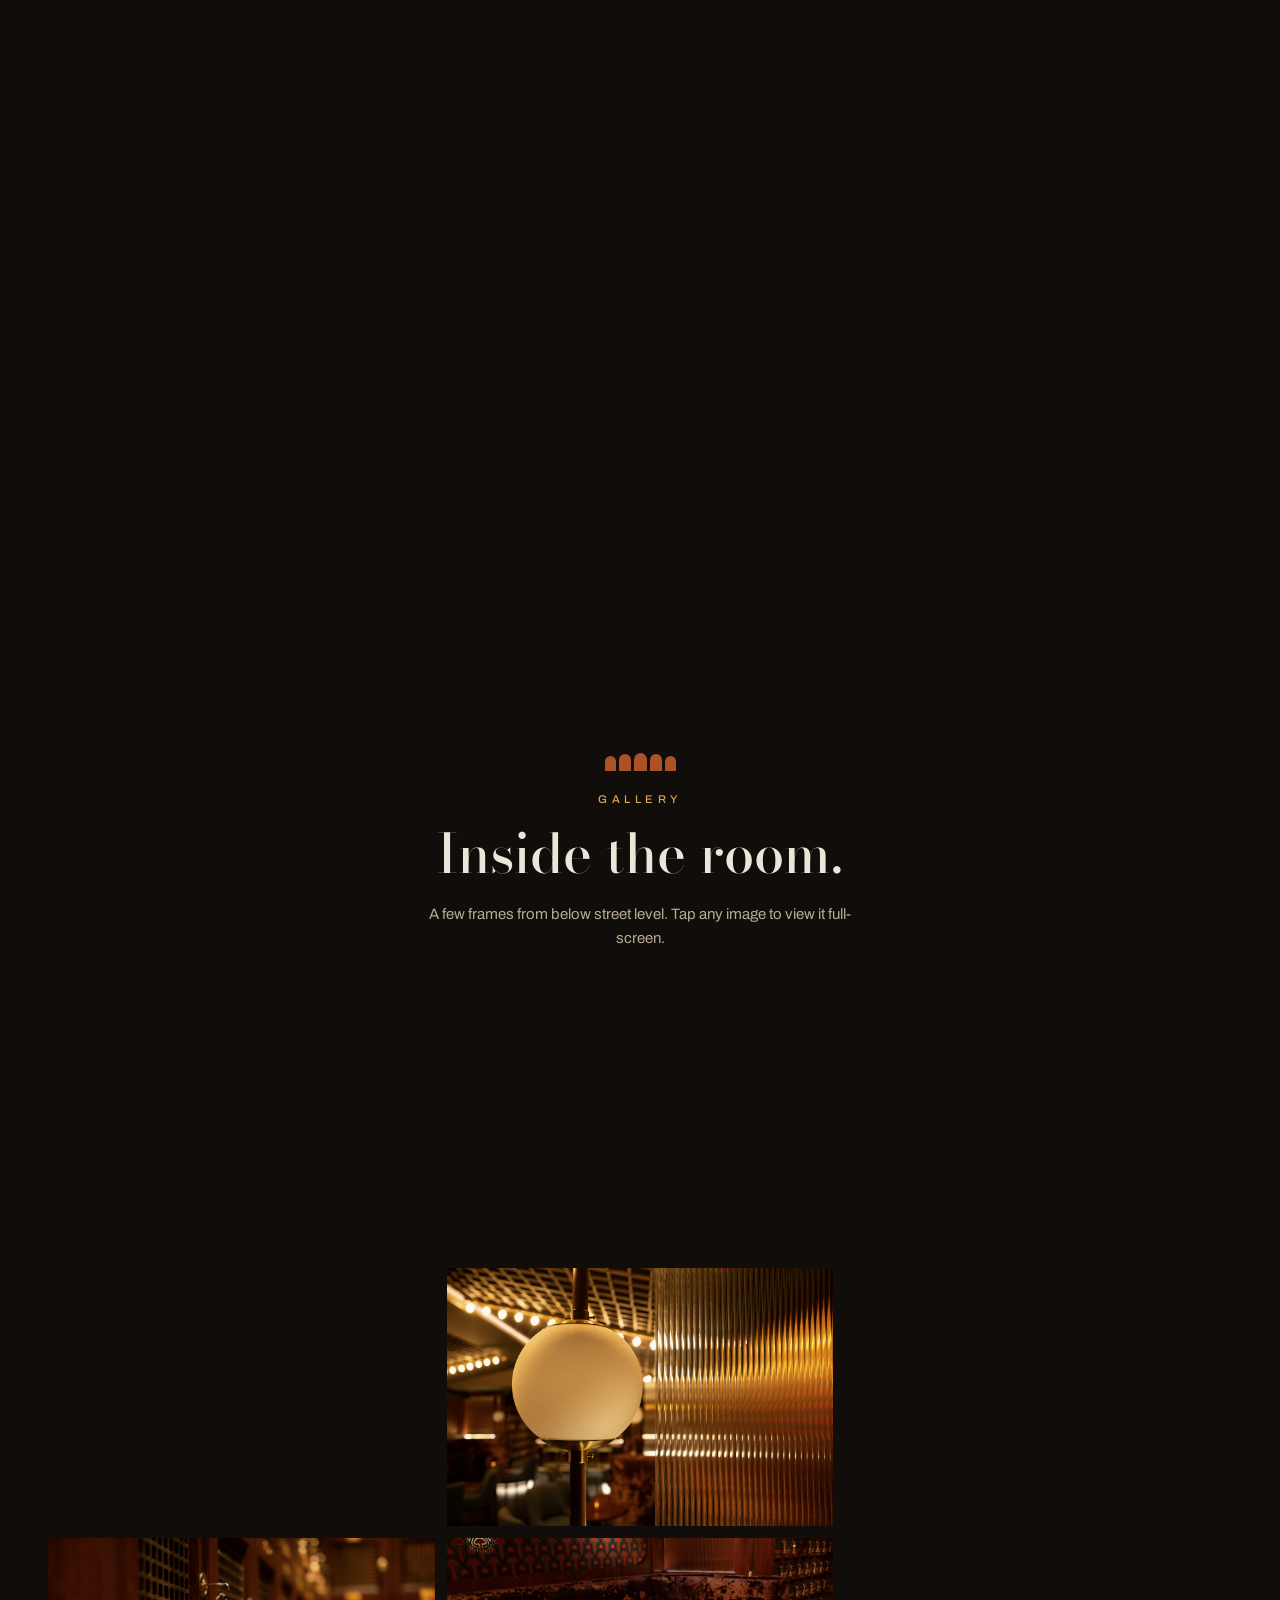
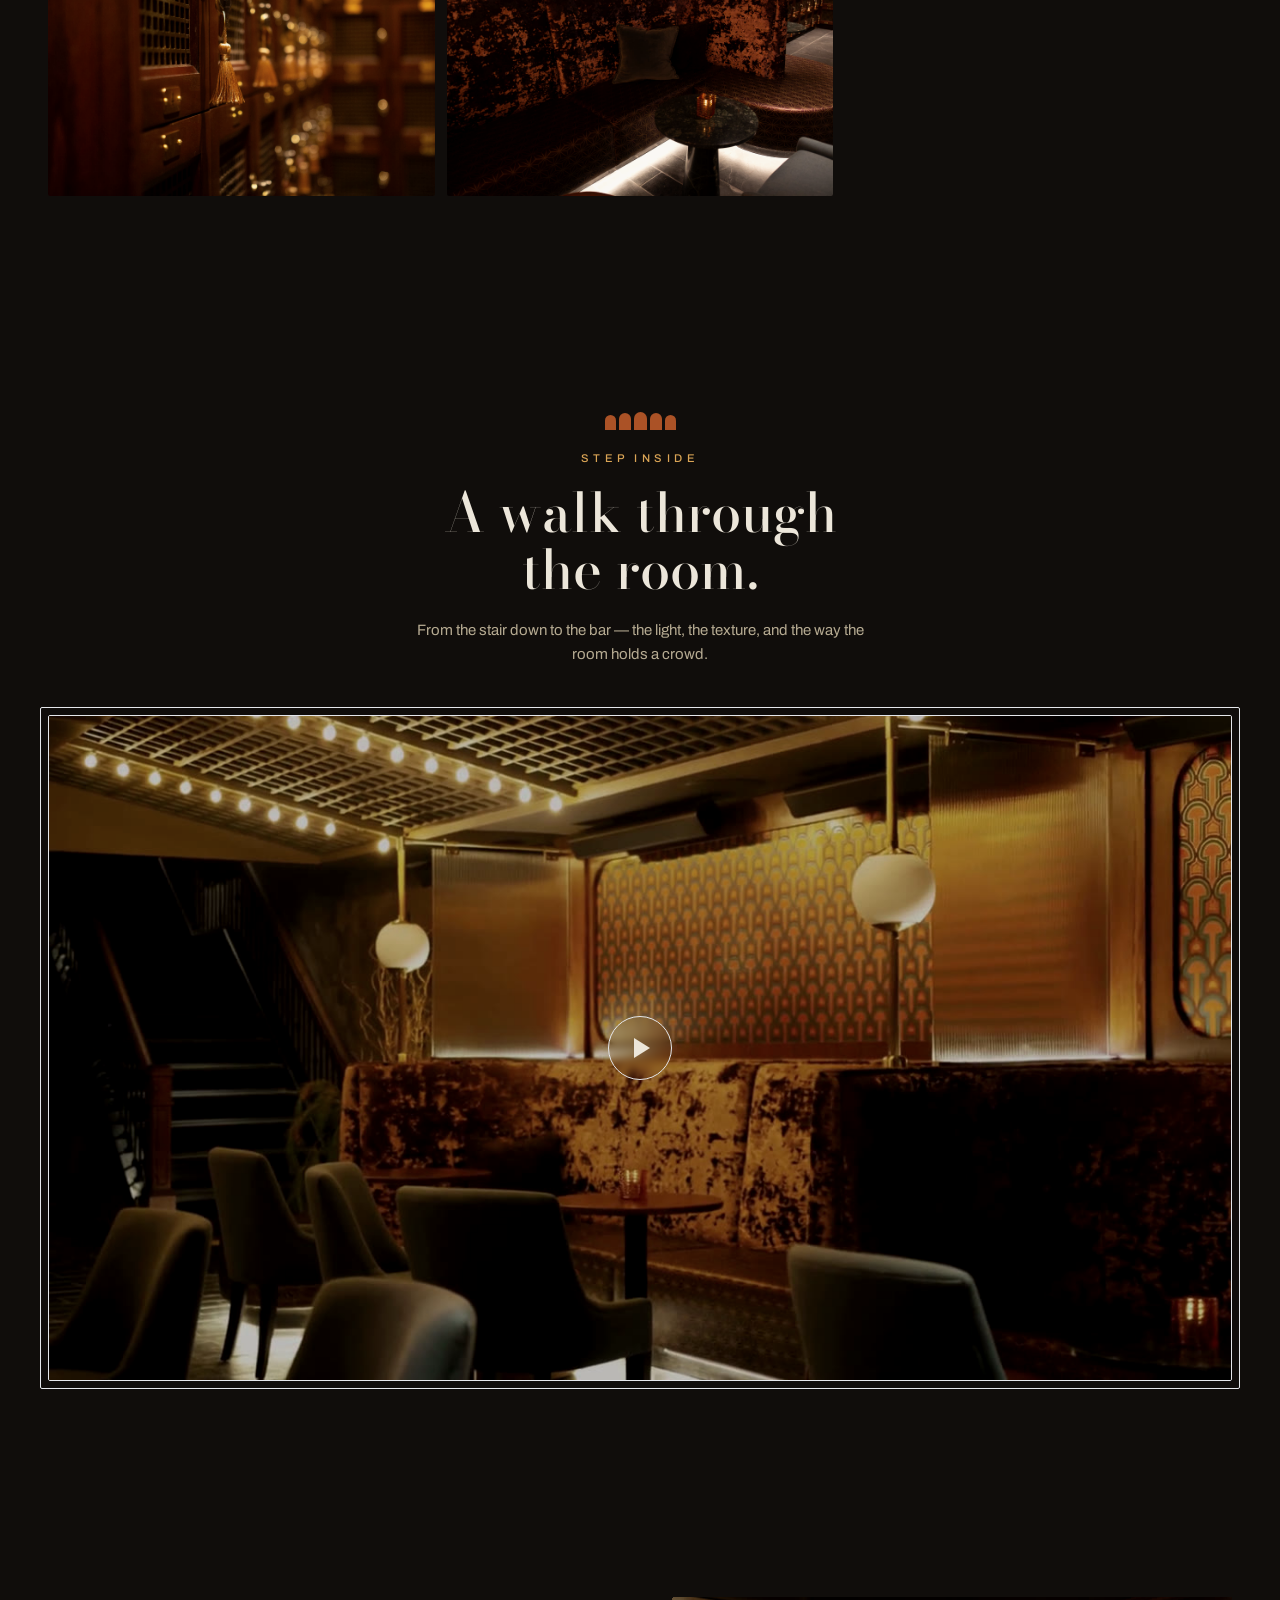
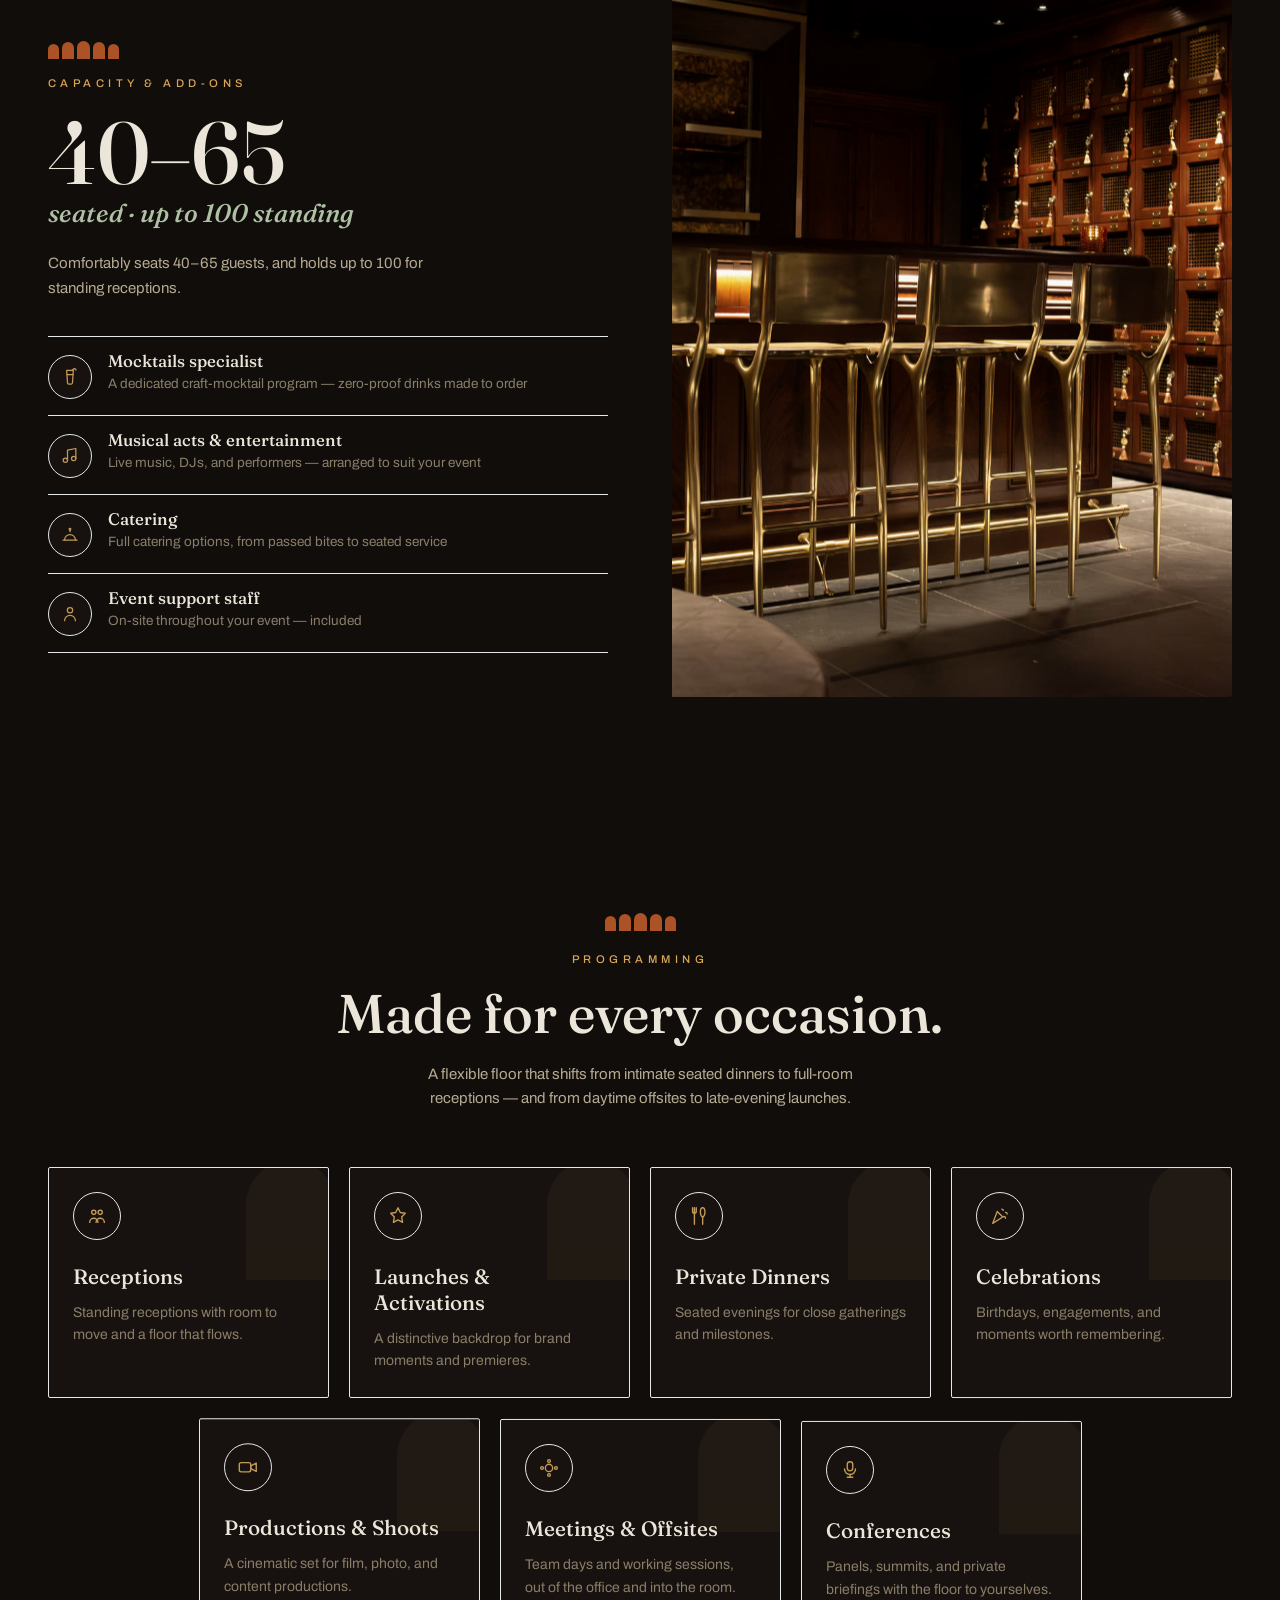
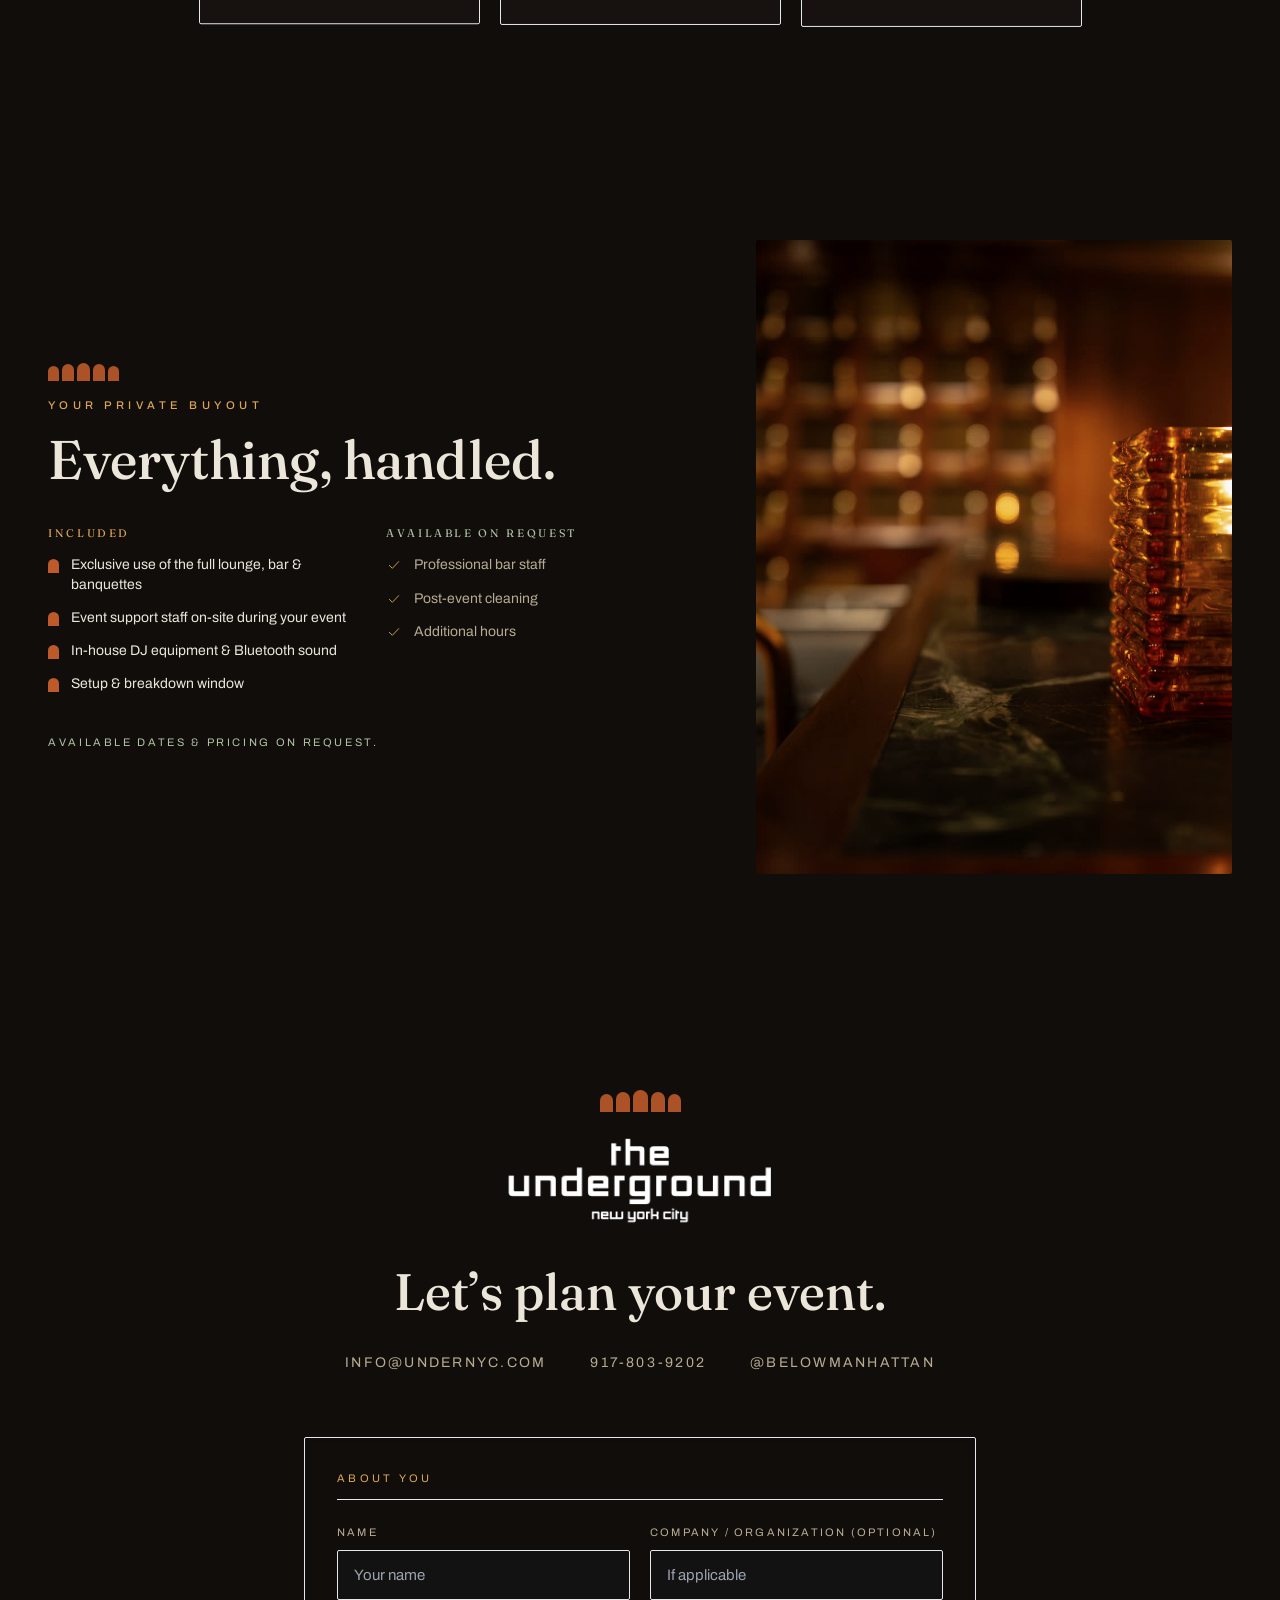
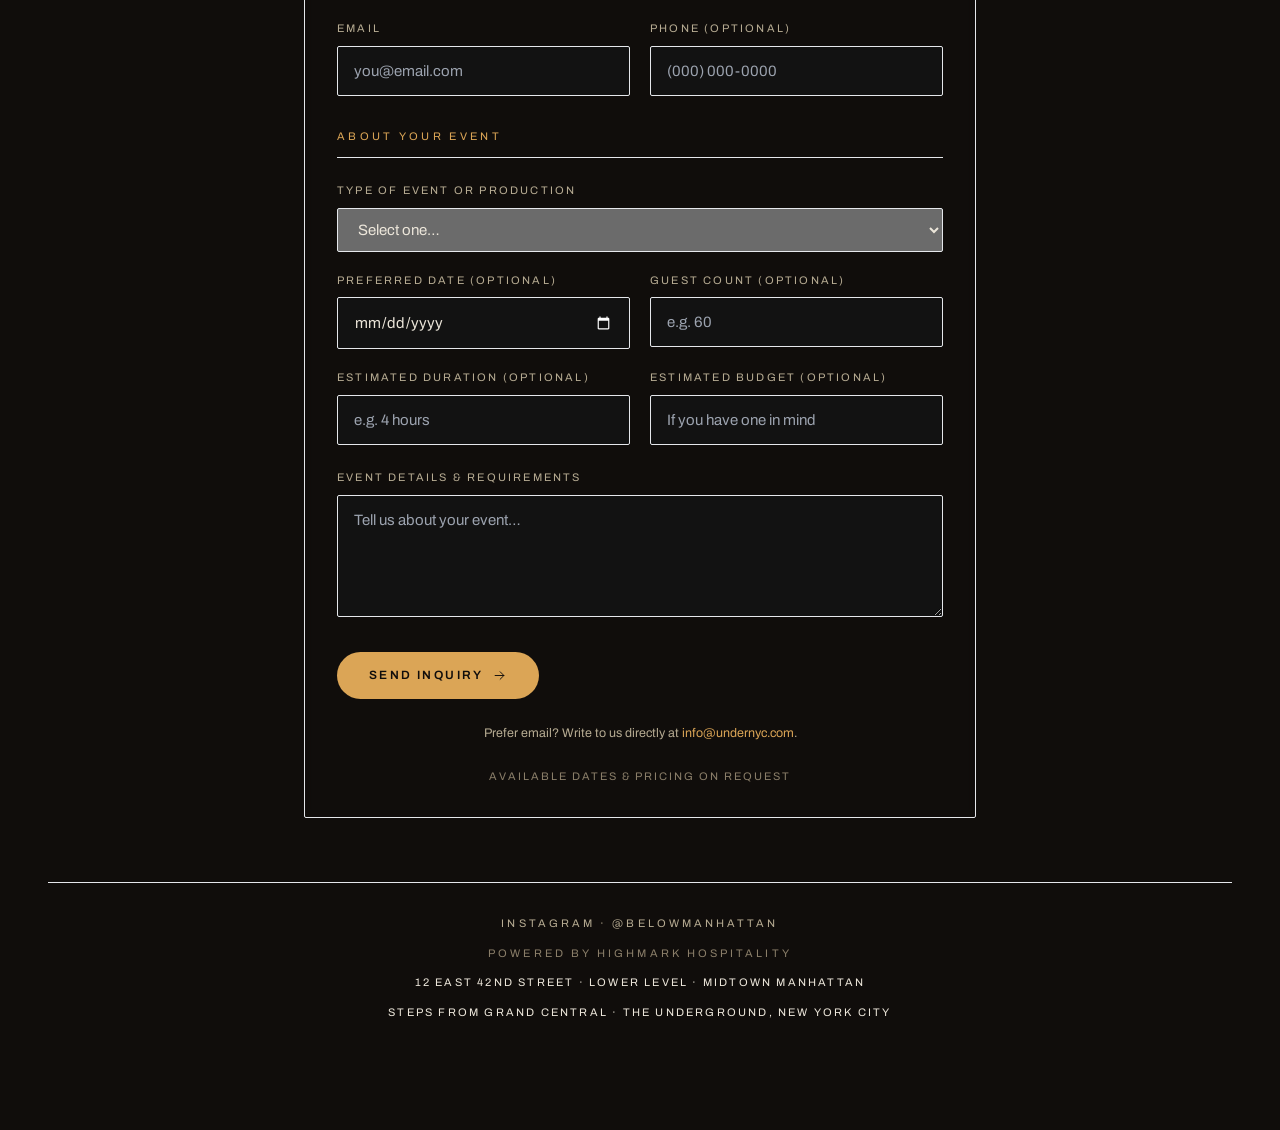
==== commit e4034db8: "Remove cursor ring, improve header legibility, swap amenities for add-ons Dropped custom cursor; top" ====
--- a/index.html
+++ b/index.html
@@ -72,8 +72,8 @@
     />
 
     <title>The Underground — Private Events · New York City</title>
-    <script type="module" crossorigin src="./assets/index-Cr5JuXOl.js"></script>
-    <link rel="stylesheet" crossorigin href="./assets/index-CowJ-EMp.css">
+    <script type="module" crossorigin src="./assets/index-Curw_RMW.js"></script>
+    <link rel="stylesheet" crossorigin href="./assets/index-CLAEoDnS.css">
   </head>
   <body>
     <div id="root"></div>
--- a/assets/index-CLAEoDnS.css
+++ b/assets/index-CLAEoDnS.css
@@ -0,0 +1 @@
+*,:before,:after{--tw-border-spacing-x: 0;--tw-border-spacing-y: 0;--tw-translate-x: 0;--tw-translate-y: 0;--tw-rotate: 0;--tw-skew-x: 0;--tw-skew-y: 0;--tw-scale-x: 1;--tw-scale-y: 1;--tw-pan-x: ;--tw-pan-y: ;--tw-pinch-zoom: ;--tw-scroll-snap-strictness: proximity;--tw-gradient-from-position: ;--tw-gradient-via-position: ;--tw-gradient-to-position: ;--tw-ordinal: ;--tw-slashed-zero: ;--tw-numeric-figure: ;--tw-numeric-spacing: ;--tw-numeric-fraction: ;--tw-ring-inset: ;--tw-ring-offset-width: 0px;--tw-ring-offset-color: #fff;--tw-ring-color: rgb(59 130 246 / .5);--tw-ring-offset-shadow: 0 0 #0000;--tw-ring-shadow: 0 0 #0000;--tw-shadow: 0 0 #0000;--tw-shadow-colored: 0 0 #0000;--tw-blur: ;--tw-brightness: ;--tw-contrast: ;--tw-grayscale: ;--tw-hue-rotate: ;--tw-invert: ;--tw-saturate: ;--tw-sepia: ;--tw-drop-shadow: ;--tw-backdrop-blur: ;--tw-backdrop-brightness: ;--tw-backdrop-contrast: ;--tw-backdrop-grayscale: ;--tw-backdrop-hue-rotate: ;--tw-backdrop-invert: ;--tw-backdrop-opacity: ;--tw-backdrop-saturate: ;--tw-backdrop-sepia: ;--tw-contain-size: ;--tw-contain-layout: ;--tw-contain-paint: ;--tw-contain-style: }::backdrop{--tw-border-spacing-x: 0;--tw-border-spacing-y: 0;--tw-translate-x: 0;--tw-translate-y: 0;--tw-rotate: 0;--tw-skew-x: 0;--tw-skew-y: 0;--tw-scale-x: 1;--tw-scale-y: 1;--tw-pan-x: ;--tw-pan-y: ;--tw-pinch-zoom: ;--tw-scroll-snap-strictness: proximity;--tw-gradient-from-position: ;--tw-gradient-via-position: ;--tw-gradient-to-position: ;--tw-ordinal: ;--tw-slashed-zero: ;--tw-numeric-figure: ;--tw-numeric-spacing: ;--tw-numeric-fraction: ;--tw-ring-inset: ;--tw-ring-offset-width: 0px;--tw-ring-offset-color: #fff;--tw-ring-color: rgb(59 130 246 / .5);--tw-ring-offset-shadow: 0 0 #0000;--tw-ring-shadow: 0 0 #0000;--tw-shadow: 0 0 #0000;--tw-shadow-colored: 0 0 #0000;--tw-blur: ;--tw-brightness: ;--tw-contrast: ;--tw-grayscale: ;--tw-hue-rotate: ;--tw-invert: ;--tw-saturate: ;--tw-sepia: ;--tw-drop-shadow: ;--tw-backdrop-blur: ;--tw-backdrop-brightness: ;--tw-backdrop-contrast: ;--tw-backdrop-grayscale: ;--tw-backdrop-hue-rotate: ;--tw-backdrop-invert: ;--tw-backdrop-opacity: ;--tw-backdrop-saturate: ;--tw-backdrop-sepia: ;--tw-contain-size: ;--tw-contain-layout: ;--tw-contain-paint: ;--tw-contain-style: }*,:before,:after{box-sizing:border-box;border-width:0;border-style:solid;border-color:#e5e7eb}:before,:after{--tw-content: ""}html,:host{line-height:1.5;-webkit-text-size-adjust:100%;-moz-tab-size:4;-o-tab-size:4;tab-size:4;font-family:ui-sans-serif,system-ui,sans-serif,"Apple Color Emoji","Segoe UI Emoji",Segoe UI Symbol,"Noto Color Emoji";font-feature-settings:normal;font-variation-settings:normal;-webkit-tap-highlight-color:transparent}body{margin:0;line-height:inherit}hr{height:0;color:inherit;border-top-width:1px}abbr:where([title]){-webkit-text-decoration:underline dotted;text-decoration:underline dotted}h1,h2,h3,h4,h5,h6{font-size:inherit;font-weight:inherit}a{color:inherit;text-decoration:inherit}b,strong{font-weight:bolder}code,kbd,samp,pre{font-family:ui-monospace,SFMono-Regular,Menlo,Monaco,Consolas,Liberation Mono,Courier New,monospace;font-feature-settings:normal;font-variation-settings:normal;font-size:1em}small{font-size:80%}sub,sup{font-size:75%;line-height:0;position:relative;vertical-align:baseline}sub{bottom:-.25em}sup{top:-.5em}table{text-indent:0;border-color:inherit;border-collapse:collapse}button,input,optgroup,select,textarea{font-family:inherit;font-feature-settings:inherit;font-variation-settings:inherit;font-size:100%;font-weight:inherit;line-height:inherit;letter-spacing:inherit;color:inherit;margin:0;padding:0}button,select{text-transform:none}button,input:where([type=button]),input:where([type=reset]),input:where([type=submit]){-webkit-appearance:button;background-color:transparent;background-image:none}:-moz-focusring{outline:auto}:-moz-ui-invalid{box-shadow:none}progress{vertical-align:baseline}::-webkit-inner-spin-button,::-webkit-outer-spin-button{height:auto}[type=search]{-webkit-appearance:textfield;outline-offset:-2px}::-webkit-search-decoration{-webkit-appearance:none}::-webkit-file-upload-button{-webkit-appearance:button;font:inherit}summary{display:list-item}blockquote,dl,dd,h1,h2,h3,h4,h5,h6,hr,figure,p,pre{margin:0}fieldset{margin:0;padding:0}legend{padding:0}ol,ul,menu{list-style:none;margin:0;padding:0}dialog{padding:0}textarea{resize:vertical}input::-moz-placeholder,textarea::-moz-placeholder{opacity:1;color:#9ca3af}input::placeholder,textarea::placeholder{opacity:1;color:#9ca3af}button,[role=button]{cursor:pointer}:disabled{cursor:default}img,svg,video,canvas,audio,iframe,embed,object{display:block;vertical-align:middle}img,video{max-width:100%;height:auto}[hidden]:where(:not([hidden=until-found])){display:none}*{-webkit-font-smoothing:antialiased;-moz-osx-font-smoothing:grayscale}html{scroll-behavior:auto;scroll-padding-top:4.5rem;overflow-x:clip}body{background-color:var(--ink);color:var(--cream);font-family:Archivo,system-ui,sans-serif;line-height:1.6}h1,h2,h3{font-family:Fraunces,Georgia,serif;line-height:1.05;text-wrap:balance}:focus-visible{outline:2px solid var(--amber);outline-offset:3px;border-radius:2px}::-moz-selection{background:#dba55647;color:var(--cream)}::selection{background:#dba55647;color:var(--cream)}.container{width:100%}@media (min-width: 640px){.container{max-width:640px}}@media (min-width: 768px){.container{max-width:768px}}@media (min-width: 1024px){.container{max-width:1024px}}@media (min-width: 1280px){.container{max-width:1280px}}@media (min-width: 1536px){.container{max-width:1536px}}.eyebrow{font-family:Archivo,system-ui,sans-serif;text-transform:uppercase;letter-spacing:.4em;font-size:.7rem;font-weight:500;color:var(--amber)}.grade{filter:saturate(.82) contrast(1.04) brightness(.96) sepia(.06)}.section-pad{padding-block:clamp(4.5rem,12vh,9rem)}.sr-only{position:absolute;width:1px;height:1px;padding:0;margin:-1px;overflow:hidden;clip:rect(0,0,0,0);white-space:nowrap;border-width:0}.pointer-events-none{pointer-events:none}.visible{visibility:visible}.static{position:static}.fixed{position:fixed}.absolute{position:absolute}.relative{position:relative}.-inset-2{top:-.5rem;right:-.5rem;bottom:-.5rem;left:-.5rem}.inset-0{top:0;right:0;bottom:0;left:0}.inset-x-0{left:0;right:0}.-right-2{right:-.5rem}.-top-2{top:-.5rem}.-top-\[9\%\]{top:-9%}.bottom-0{bottom:0}.left-0{left:0}.left-1\/2{left:50%}.left-2{left:.5rem}.left-\[3\.2rem\]{left:3.2rem}.right-2{right:.5rem}.top-0{top:0}.top-1\.5{top:.375rem}.top-1\/2{top:50%}.top-3{top:.75rem}.top-6{top:1.5rem}.top-\[var\(--bar-h\)\]{top:var(--bar-h)}.-z-0{z-index:0}.-z-10{z-index:-10}.z-10{z-index:10}.z-40{z-index:40}.z-50{z-index:50}.z-\[55\]{z-index:55}.z-\[70\]{z-index:70}.z-\[80\]{z-index:80}.order-1{order:1}.order-2{order:2}.mx-auto{margin-left:auto;margin-right:auto}.mb-2{margin-bottom:.5rem}.mb-3{margin-bottom:.75rem}.mb-4{margin-bottom:1rem}.mb-5{margin-bottom:1.25rem}.mb-6{margin-bottom:1.5rem}.mb-7{margin-bottom:1.75rem}.ml-1{margin-left:.25rem}.mt-0\.5{margin-top:.125rem}.mt-1{margin-top:.25rem}.mt-10{margin-top:2.5rem}.mt-12{margin-top:3rem}.mt-14{margin-top:3.5rem}.mt-16{margin-top:4rem}.mt-2{margin-top:.5rem}.mt-3{margin-top:.75rem}.mt-4{margin-top:1rem}.mt-5{margin-top:1.25rem}.mt-6{margin-top:1.5rem}.mt-7{margin-top:1.75rem}.mt-8{margin-top:2rem}.mt-9{margin-top:2.25rem}.block{display:block}.inline-block{display:inline-block}.inline{display:inline}.flex{display:flex}.inline-flex{display:inline-flex}.table{display:table}.grid{display:grid}.contents{display:contents}.hidden{display:none}.aspect-\[3\/4\]{aspect-ratio:3/4}.aspect-\[4\/5\]{aspect-ratio:4/5}.aspect-\[5\/4\]{aspect-ratio:5/4}.aspect-square{aspect-ratio:1 / 1}.aspect-video{aspect-ratio:16 / 9}.h-1{height:.25rem}.h-1\/3{height:33.333333%}.h-10{height:2.5rem}.h-11{height:2.75rem}.h-12{height:3rem}.h-16{height:4rem}.h-3{height:.75rem}.h-9{height:2.25rem}.h-\[1\.5px\]{height:1.5px}.h-\[118\%\]{height:118%}.h-\[2px\]{height:2px}.h-\[80\%\]{height:80%}.h-\[var\(--bar-h\)\]{height:var(--bar-h)}.h-auto{height:auto}.h-full{height:100%}.h-px{height:1px}.max-h-full{max-height:100%}.min-h-\[100svh\]{min-height:100svh}.w-1{width:.25rem}.w-10{width:2.5rem}.w-11{width:2.75rem}.w-12{width:3rem}.w-16{width:4rem}.w-4{width:1rem}.w-40{width:10rem}.w-5{width:1.25rem}.w-9{width:2.25rem}.w-\[calc\(100\%-2rem\)\]{width:calc(100% - 2rem)}.w-full{width:100%}.w-px{width:1px}.max-w-2xl{max-width:42rem}.max-w-\[18ch\]{max-width:18ch}.max-w-\[20ch\]{max-width:20ch}.max-w-\[30ch\]{max-width:30ch}.max-w-\[42ch\]{max-width:42ch}.max-w-\[44ch\]{max-width:44ch}.max-w-\[46ch\]{max-width:46ch}.max-w-\[48ch\]{max-width:48ch}.max-w-\[52ch\]{max-width:52ch}.max-w-\[54ch\]{max-width:54ch}.max-w-editorial{max-width:78rem}.max-w-full{max-width:100%}.flex-1{flex:1 1 0%}.shrink-0{flex-shrink:0}.basis-full{flex-basis:100%}.origin-left{transform-origin:left}.origin-top{transform-origin:top}.-translate-x-1\/2{--tw-translate-x: -50%;transform:translate(var(--tw-translate-x),var(--tw-translate-y)) rotate(var(--tw-rotate)) skew(var(--tw-skew-x)) skewY(var(--tw-skew-y)) scaleX(var(--tw-scale-x)) scaleY(var(--tw-scale-y))}.-translate-y-1\/2{--tw-translate-y: -50%;transform:translate(var(--tw-translate-x),var(--tw-translate-y)) rotate(var(--tw-rotate)) skew(var(--tw-skew-x)) skewY(var(--tw-skew-y)) scaleX(var(--tw-scale-x)) scaleY(var(--tw-scale-y))}.translate-y-2{--tw-translate-y: .5rem;transform:translate(var(--tw-translate-x),var(--tw-translate-y)) rotate(var(--tw-rotate)) skew(var(--tw-skew-x)) skewY(var(--tw-skew-y)) scaleX(var(--tw-scale-x)) scaleY(var(--tw-scale-y))}.-rotate-45{--tw-rotate: -45deg;transform:translate(var(--tw-translate-x),var(--tw-translate-y)) rotate(var(--tw-rotate)) skew(var(--tw-skew-x)) skewY(var(--tw-skew-y)) scaleX(var(--tw-scale-x)) scaleY(var(--tw-scale-y))}.rotate-180{--tw-rotate: 180deg;transform:translate(var(--tw-translate-x),var(--tw-translate-y)) rotate(var(--tw-rotate)) skew(var(--tw-skew-x)) skewY(var(--tw-skew-y)) scaleX(var(--tw-scale-x)) scaleY(var(--tw-scale-y))}.rotate-45{--tw-rotate: 45deg;transform:translate(var(--tw-translate-x),var(--tw-translate-y)) rotate(var(--tw-rotate)) skew(var(--tw-skew-x)) skewY(var(--tw-skew-y)) scaleX(var(--tw-scale-x)) scaleY(var(--tw-scale-y))}.scale-x-0{--tw-scale-x: 0;transform:translate(var(--tw-translate-x),var(--tw-translate-y)) rotate(var(--tw-rotate)) skew(var(--tw-skew-x)) skewY(var(--tw-skew-y)) scaleX(var(--tw-scale-x)) scaleY(var(--tw-scale-y))}.select-none{-webkit-user-select:none;-moz-user-select:none;user-select:none}.resize-y{resize:vertical}.columns-2{-moz-columns:2;columns:2}.break-inside-avoid{-moz-column-break-inside:avoid;break-inside:avoid}.grid-cols-2{grid-template-columns:repeat(2,minmax(0,1fr))}.flex-col{flex-direction:column}.flex-wrap{flex-wrap:wrap}.place-items-center{place-items:center}.items-start{align-items:flex-start}.items-end{align-items:flex-end}.items-center{align-items:center}.justify-start{justify-content:flex-start}.justify-end{justify-content:flex-end}.justify-center{justify-content:center}.justify-between{justify-content:space-between}.gap-10{gap:2.5rem}.gap-16{gap:4rem}.gap-2{gap:.5rem}.gap-3{gap:.75rem}.gap-3\.5{gap:.875rem}.gap-4{gap:1rem}.gap-5{gap:1.25rem}.gap-6{gap:1.5rem}.gap-7{gap:1.75rem}.gap-8{gap:2rem}.gap-\[3px\]{gap:3px}.gap-px{gap:1px}.gap-y-12{row-gap:3rem}.divide-y>:not([hidden])~:not([hidden]){--tw-divide-y-reverse: 0;border-top-width:calc(1px * calc(1 - var(--tw-divide-y-reverse)));border-bottom-width:calc(1px * var(--tw-divide-y-reverse))}.self-start{align-self:flex-start}.overflow-hidden{overflow:hidden}.rounded{border-radius:.25rem}.rounded-full{border-radius:9999px}.rounded-sm{border-radius:.125rem}.border{border-width:1px}.border-y{border-top-width:1px;border-bottom-width:1px}.border-b{border-bottom-width:1px}.border-t{border-top-width:1px}.border-transparent{border-color:transparent}.bg-amber{background-color:var(--amber)}.bg-cream{background-color:var(--cream)}.bg-current{background-color:currentColor}.bg-panel{background-color:var(--panel)}.bg-gradient-to-b{background-image:linear-gradient(to bottom,var(--tw-gradient-stops))}.bg-gradient-to-r{background-image:linear-gradient(to right,var(--tw-gradient-stops))}.bg-gradient-to-t{background-image:linear-gradient(to top,var(--tw-gradient-stops))}.from-brass{--tw-gradient-from: var(--brass) var(--tw-gradient-from-position);--tw-gradient-to: rgb(255 255 255 / 0) var(--tw-gradient-to-position);--tw-gradient-stops: var(--tw-gradient-from), var(--tw-gradient-to)}.from-champagne{--tw-gradient-from: var(--champagne) var(--tw-gradient-from-position);--tw-gradient-to: rgb(255 255 255 / 0) var(--tw-gradient-to-position);--tw-gradient-stops: var(--tw-gradient-from), var(--tw-gradient-to)}.from-ink{--tw-gradient-from: var(--ink) var(--tw-gradient-from-position);--tw-gradient-to: rgb(255 255 255 / 0) var(--tw-gradient-to-position);--tw-gradient-stops: var(--tw-gradient-from), var(--tw-gradient-to)}.from-transparent{--tw-gradient-from: transparent var(--tw-gradient-from-position);--tw-gradient-to: rgb(0 0 0 / 0) var(--tw-gradient-to-position);--tw-gradient-stops: var(--tw-gradient-from), var(--tw-gradient-to)}.via-amber{--tw-gradient-to: rgb(255 255 255 / 0) var(--tw-gradient-to-position);--tw-gradient-stops: var(--tw-gradient-from), var(--amber) var(--tw-gradient-via-position), var(--tw-gradient-to)}.to-ink{--tw-gradient-to: var(--ink) var(--tw-gradient-to-position)}.to-rust{--tw-gradient-to: var(--rust) var(--tw-gradient-to-position)}.to-transparent{--tw-gradient-to: transparent var(--tw-gradient-to-position)}.fill-cream{fill:var(--cream)}.object-contain{-o-object-fit:contain;object-fit:contain}.object-cover{-o-object-fit:cover;object-fit:cover}.p-3{padding:.75rem}.p-4{padding:1rem}.p-6{padding:1.5rem}.px-4{padding-left:1rem;padding-right:1rem}.px-5{padding-left:1.25rem;padding-right:1.25rem}.px-8{padding-left:2rem;padding-right:2rem}.py-1\.5{padding-top:.375rem;padding-bottom:.375rem}.py-2{padding-top:.5rem;padding-bottom:.5rem}.py-3{padding-top:.75rem;padding-bottom:.75rem}.py-3\.5{padding-top:.875rem;padding-bottom:.875rem}.py-4{padding-top:1rem;padding-bottom:1rem}.pb-16{padding-bottom:4rem}.pb-3{padding-bottom:.75rem}.pb-4{padding-bottom:1rem}.pb-6{padding-bottom:1.5rem}.pb-\[0\.12em\]{padding-bottom:.12em}.pt-1{padding-top:.25rem}.pt-8{padding-top:2rem}.text-center{text-align:center}.align-bottom{vertical-align:bottom}.font-body{font-family:Archivo,system-ui,sans-serif}.font-display{font-family:Fraunces,Georgia,serif}.font-editorial{font-family:Bodoni Moda,Fraunces,Georgia,serif}.font-wordmark{font-family:Jura,Archivo,system-ui,sans-serif}.text-\[1\.05rem\]{font-size:1.05rem}.text-\[1\.35rem\]{font-size:1.35rem}.text-\[1\.3rem\]{font-size:1.3rem}.text-\[10\.5px\]{font-size:10.5px}.text-\[11px\]{font-size:11px}.text-\[12\.5px\]{font-size:12.5px}.text-\[12px\]{font-size:12px}.text-\[13\.5px\]{font-size:13.5px}.text-\[13px\]{font-size:13px}.text-\[14px\]{font-size:14px}.text-\[15px\]{font-size:15px}.text-\[2\.2rem\]{font-size:2.2rem}.text-\[clamp\(1\.15rem\,2vw\,1\.5rem\)\]{font-size:clamp(1.15rem,2vw,1.5rem)}.text-\[clamp\(1\.1rem\,2\.4vw\,1\.6rem\)\]{font-size:clamp(1.1rem,2.4vw,1.6rem)}.text-\[clamp\(1\.35rem\,3\.4vw\,2\.4rem\)\]{font-size:clamp(1.35rem,3.4vw,2.4rem)}.text-\[clamp\(1\.8rem\,4vw\,2\.6rem\)\]{font-size:clamp(1.8rem,4vw,2.6rem)}.text-\[clamp\(1\.9rem\,5\.5vw\,4rem\)\]{font-size:clamp(1.9rem,5.5vw,4rem)}.text-\[clamp\(1\.9rem\,5vw\,3\.2rem\)\]{font-size:clamp(1.9rem,5vw,3.2rem)}.text-\[clamp\(2\.6rem\,6vw\,4rem\)\]{font-size:clamp(2.6rem,6vw,4rem)}.text-\[clamp\(2rem\,5vw\,3\.4rem\)\]{font-size:clamp(2rem,5vw,3.4rem)}.text-\[clamp\(3\.4rem\,9vw\,5\.5rem\)\]{font-size:clamp(3.4rem,9vw,5.5rem)}.text-sm{font-size:.875rem;line-height:1.25rem}.font-extrabold{font-weight:800}.font-medium{font-weight:500}.font-normal{font-weight:400}.font-semibold{font-weight:600}.uppercase{text-transform:uppercase}.lowercase{text-transform:lowercase}.italic{font-style:italic}.leading-\[1\.08\]{line-height:1.08}.leading-\[1\.14\]{line-height:1.14}.leading-none{line-height:1}.leading-relaxed{line-height:1.625}.leading-snug{line-height:1.375}.leading-tight{line-height:1.25}.tracking-\[0\.16em\]{letter-spacing:.16em}.tracking-\[0\.18em\]{letter-spacing:.18em}.tracking-\[0\.22em\]{letter-spacing:.22em}.tracking-\[0\.24em\]{letter-spacing:.24em}.tracking-\[0\.26em\]{letter-spacing:.26em}.tracking-\[0\.28em\]{letter-spacing:.28em}.tracking-\[0\.2em\]{letter-spacing:.2em}.tracking-\[0\.3em\]{letter-spacing:.3em}.text-amber{color:var(--amber)}.text-brass{color:var(--brass)}.text-champagne{color:var(--champagne)}.text-cream{color:var(--cream)}.text-faint{color:var(--faint)}.text-ink{color:var(--ink)}.text-muted{color:var(--muted)}.text-sage{color:var(--sage)}.underline-offset-2{text-underline-offset:2px}.opacity-0{opacity:0}.opacity-100{opacity:1}.opacity-90{opacity:.9}.opacity-\[0\.045\]{opacity:.045}.opacity-\[0\.06\]{opacity:.06}.opacity-\[0\.12\]{opacity:.12}.opacity-\[0\.14\]{opacity:.14}.mix-blend-soft-light{mix-blend-mode:soft-light}.mix-blend-difference{mix-blend-mode:difference}.shadow-2xl{--tw-shadow: 0 25px 50px -12px rgb(0 0 0 / .25);--tw-shadow-colored: 0 25px 50px -12px var(--tw-shadow-color);box-shadow:var(--tw-ring-offset-shadow, 0 0 #0000),var(--tw-ring-shadow, 0 0 #0000),var(--tw-shadow)}.outline{outline-style:solid}.ring{--tw-ring-offset-shadow: var(--tw-ring-inset) 0 0 0 var(--tw-ring-offset-width) var(--tw-ring-offset-color);--tw-ring-shadow: var(--tw-ring-inset) 0 0 0 calc(3px + var(--tw-ring-offset-width)) var(--tw-ring-color);box-shadow:var(--tw-ring-offset-shadow),var(--tw-ring-shadow),var(--tw-shadow, 0 0 #0000)}.filter{filter:var(--tw-blur) var(--tw-brightness) var(--tw-contrast) var(--tw-grayscale) var(--tw-hue-rotate) var(--tw-invert) var(--tw-saturate) var(--tw-sepia) var(--tw-drop-shadow)}.backdrop-blur-lg{--tw-backdrop-blur: blur(16px);-webkit-backdrop-filter:var(--tw-backdrop-blur) var(--tw-backdrop-brightness) var(--tw-backdrop-contrast) var(--tw-backdrop-grayscale) var(--tw-backdrop-hue-rotate) var(--tw-backdrop-invert) var(--tw-backdrop-opacity) var(--tw-backdrop-saturate) var(--tw-backdrop-sepia);backdrop-filter:var(--tw-backdrop-blur) var(--tw-backdrop-brightness) var(--tw-backdrop-contrast) var(--tw-backdrop-grayscale) var(--tw-backdrop-hue-rotate) var(--tw-backdrop-invert) var(--tw-backdrop-opacity) var(--tw-backdrop-saturate) var(--tw-backdrop-sepia)}.backdrop-blur-md{--tw-backdrop-blur: blur(12px);-webkit-backdrop-filter:var(--tw-backdrop-blur) var(--tw-backdrop-brightness) var(--tw-backdrop-contrast) var(--tw-backdrop-grayscale) var(--tw-backdrop-hue-rotate) var(--tw-backdrop-invert) var(--tw-backdrop-opacity) var(--tw-backdrop-saturate) var(--tw-backdrop-sepia);backdrop-filter:var(--tw-backdrop-blur) var(--tw-backdrop-brightness) var(--tw-backdrop-contrast) var(--tw-backdrop-grayscale) var(--tw-backdrop-hue-rotate) var(--tw-backdrop-invert) var(--tw-backdrop-opacity) var(--tw-backdrop-saturate) var(--tw-backdrop-sepia)}.backdrop-blur-sm{--tw-backdrop-blur: blur(4px);-webkit-backdrop-filter:var(--tw-backdrop-blur) var(--tw-backdrop-brightness) var(--tw-backdrop-contrast) var(--tw-backdrop-grayscale) var(--tw-backdrop-hue-rotate) var(--tw-backdrop-invert) var(--tw-backdrop-opacity) var(--tw-backdrop-saturate) var(--tw-backdrop-sepia);backdrop-filter:var(--tw-backdrop-blur) var(--tw-backdrop-brightness) var(--tw-backdrop-contrast) var(--tw-backdrop-grayscale) var(--tw-backdrop-hue-rotate) var(--tw-backdrop-invert) var(--tw-backdrop-opacity) var(--tw-backdrop-saturate) var(--tw-backdrop-sepia)}.transition{transition-property:color,background-color,border-color,text-decoration-color,fill,stroke,opacity,box-shadow,transform,filter,backdrop-filter;transition-timing-function:cubic-bezier(.4,0,.2,1);transition-duration:.15s}.transition-\[color\,background-color\]{transition-property:color,background-color;transition-timing-function:cubic-bezier(.4,0,.2,1);transition-duration:.15s}.transition-all{transition-property:all;transition-timing-function:cubic-bezier(.4,0,.2,1);transition-duration:.15s}.transition-colors{transition-property:color,background-color,border-color,text-decoration-color,fill,stroke;transition-timing-function:cubic-bezier(.4,0,.2,1);transition-duration:.15s}.transition-opacity{transition-property:opacity;transition-timing-function:cubic-bezier(.4,0,.2,1);transition-duration:.15s}.transition-transform{transition-property:transform;transition-timing-function:cubic-bezier(.4,0,.2,1);transition-duration:.15s}.duration-200{transition-duration:.2s}.duration-300{transition-duration:.3s}.duration-500{transition-duration:.5s}.duration-700{transition-duration:.7s}.duration-\[1200ms\]{transition-duration:1.2s}.ease-editorial{transition-timing-function:cubic-bezier(.22,1,.36,1)}.will-change-transform{will-change:transform}.\[color-scheme\:dark\]{color-scheme:dark}.\[column-gap\:0\.75rem\]{-moz-column-gap:.75rem;column-gap:.75rem}.\[filter\:drop-shadow\(0_2px_9px_rgba\(0\,0\,0\,0\.6\)\)_drop-shadow\(0_0_34px_rgba\(0\,0\,0\,0\.5\)\)\]{filter:drop-shadow(0 2px 9px rgba(0,0,0,.6)) drop-shadow(0 0 34px rgba(0,0,0,.5))}.\[text-shadow\:0_1px_12px_rgba\(0\,0\,0\,0\.7\)\]{text-shadow:0 1px 12px rgba(0,0,0,.7)}.\[text-shadow\:0_1px_18px_rgba\(0\,0\,0\,0\.75\)\]{text-shadow:0 1px 18px rgba(0,0,0,.75)}.\[text-shadow\:0_1px_28px_rgba\(0\,0\,0\,0\.55\)\]{text-shadow:0 1px 28px rgba(0,0,0,.55)}.\[text-shadow\:0_1px_6px_rgba\(0\,0\,0\,0\.6\)\]{text-shadow:0 1px 6px rgba(0,0,0,.6)}:root{--ink: #100d0b;--panel: #17120f;--cream: #ece6da;--muted: #b6ab92;--faint: #8a7e69;--amber: #dba556;--brass: #c39a57;--rust: #bc5a2a;--sage: #afc0a4;--champagne: #b49a6a;--olive: #3b413a;--bar-h: 4.25rem;color-scheme:dark}@media (prefers-reduced-motion: reduce){html{scroll-behavior:auto}*,*:before,*:after{animation-duration:.001ms!important;animation-iteration-count:1!important;transition-duration:.001ms!important}}.hover\:border-amber:hover{border-color:var(--amber)}.hover\:bg-amber:hover{background-color:var(--amber)}.hover\:text-amber:hover{color:var(--amber)}.hover\:text-cream:hover{color:var(--cream)}.hover\:text-ink:hover{color:var(--ink)}.hover\:underline:hover{text-decoration-line:underline}.focus\:not-sr-only:focus{position:static;width:auto;height:auto;padding:0;margin:0;overflow:visible;clip:auto;white-space:normal}.focus\:fixed:focus{position:fixed}.focus\:left-4:focus{left:1rem}.focus\:top-4:focus{top:1rem}.focus\:z-\[60\]:focus{z-index:60}.focus\:rounded-full:focus{border-radius:9999px}.focus\:border-amber:focus{border-color:var(--amber)}.focus\:bg-amber:focus{background-color:var(--amber)}.focus\:px-5:focus{padding-left:1.25rem;padding-right:1.25rem}.focus\:py-2:focus{padding-top:.5rem;padding-bottom:.5rem}.focus\:text-\[12px\]:focus{font-size:12px}.focus\:font-semibold:focus{font-weight:600}.focus\:uppercase:focus{text-transform:uppercase}.focus\:tracking-\[0\.2em\]:focus{letter-spacing:.2em}.focus\:text-ink:focus{color:var(--ink)}.focus\:outline-none:focus{outline:2px solid transparent;outline-offset:2px}.active\:scale-\[0\.97\]:active{--tw-scale-x: .97;--tw-scale-y: .97;transform:translate(var(--tw-translate-x),var(--tw-translate-y)) rotate(var(--tw-rotate)) skew(var(--tw-skew-x)) skewY(var(--tw-skew-y)) scaleX(var(--tw-scale-x)) scaleY(var(--tw-scale-y))}.group:hover .group-hover\:translate-x-1{--tw-translate-x: .25rem;transform:translate(var(--tw-translate-x),var(--tw-translate-y)) rotate(var(--tw-rotate)) skew(var(--tw-skew-x)) skewY(var(--tw-skew-y)) scaleX(var(--tw-scale-x)) scaleY(var(--tw-scale-y))}.group:hover .group-hover\:translate-y-0{--tw-translate-y: 0px;transform:translate(var(--tw-translate-x),var(--tw-translate-y)) rotate(var(--tw-rotate)) skew(var(--tw-skew-x)) skewY(var(--tw-skew-y)) scaleX(var(--tw-scale-x)) scaleY(var(--tw-scale-y))}.group:hover .group-hover\:scale-105{--tw-scale-x: 1.05;--tw-scale-y: 1.05;transform:translate(var(--tw-translate-x),var(--tw-translate-y)) rotate(var(--tw-rotate)) skew(var(--tw-skew-x)) skewY(var(--tw-skew-y)) scaleX(var(--tw-scale-x)) scaleY(var(--tw-scale-y))}.group:hover .group-hover\:scale-\[1\.06\]{--tw-scale-x: 1.06;--tw-scale-y: 1.06;transform:translate(var(--tw-translate-x),var(--tw-translate-y)) rotate(var(--tw-rotate)) skew(var(--tw-skew-x)) skewY(var(--tw-skew-y)) scaleX(var(--tw-scale-x)) scaleY(var(--tw-scale-y))}.group:hover .group-hover\:scale-x-100{--tw-scale-x: 1;transform:translate(var(--tw-translate-x),var(--tw-translate-y)) rotate(var(--tw-rotate)) skew(var(--tw-skew-x)) skewY(var(--tw-skew-y)) scaleX(var(--tw-scale-x)) scaleY(var(--tw-scale-y))}.group:hover .group-hover\:text-ink{color:var(--ink)}.group:hover .group-hover\:opacity-100{opacity:1}.group:hover .group-hover\:opacity-\[0\.12\]{opacity:.12}@media (min-width: 640px){.sm\:left-6{left:1.5rem}.sm\:right-6{right:1.5rem}.sm\:col-span-2{grid-column:span 2 / span 2}.sm\:block{display:block}.sm\:inline-block{display:inline-block}.sm\:basis-\[calc\(50\%-0\.625rem\)\]{flex-basis:calc(50% - .625rem)}.sm\:grid-cols-2{grid-template-columns:repeat(2,minmax(0,1fr))}.sm\:flex-row{flex-direction:row}.sm\:gap-24{gap:6rem}.sm\:gap-4{gap:1rem}.sm\:gap-5{gap:1.25rem}.sm\:gap-x-10{-moz-column-gap:2.5rem;column-gap:2.5rem}.sm\:p-5{padding:1.25rem}.sm\:p-8{padding:2rem}.sm\:px-8{padding-left:2rem;padding-right:2rem}.sm\:pb-20{padding-bottom:5rem}.sm\:pb-24{padding-bottom:6rem}}@media (min-width: 768px){.md\:order-1{order:1}.md\:order-2{order:2}.md\:block{display:block}.md\:aspect-\[3\/4\]{aspect-ratio:3/4}.md\:columns-3{-moz-columns:3;columns:3}.md\:grid-cols-2{grid-template-columns:repeat(2,minmax(0,1fr))}.md\:grid-cols-\[1\.15fr_0\.85fr\]{grid-template-columns:1.15fr .85fr}.md\:items-center{align-items:center}.md\:gap-16{gap:4rem}}@media (min-width: 1024px){.lg\:block{display:block}.lg\:flex{display:flex}.lg\:hidden{display:none}.lg\:aspect-auto{aspect-ratio:auto}.lg\:h-\[calc\(100\%-2rem\)\]{height:calc(100% - 2rem)}.lg\:basis-\[calc\(25\%-0\.9375rem\)\]{flex-basis:calc(25% - .9375rem)}.lg\:grid-cols-2{grid-template-columns:repeat(2,minmax(0,1fr))}.lg\:grid-cols-4{grid-template-columns:repeat(4,minmax(0,1fr))}.lg\:gap-x-6{-moz-column-gap:1.5rem;column-gap:1.5rem}}
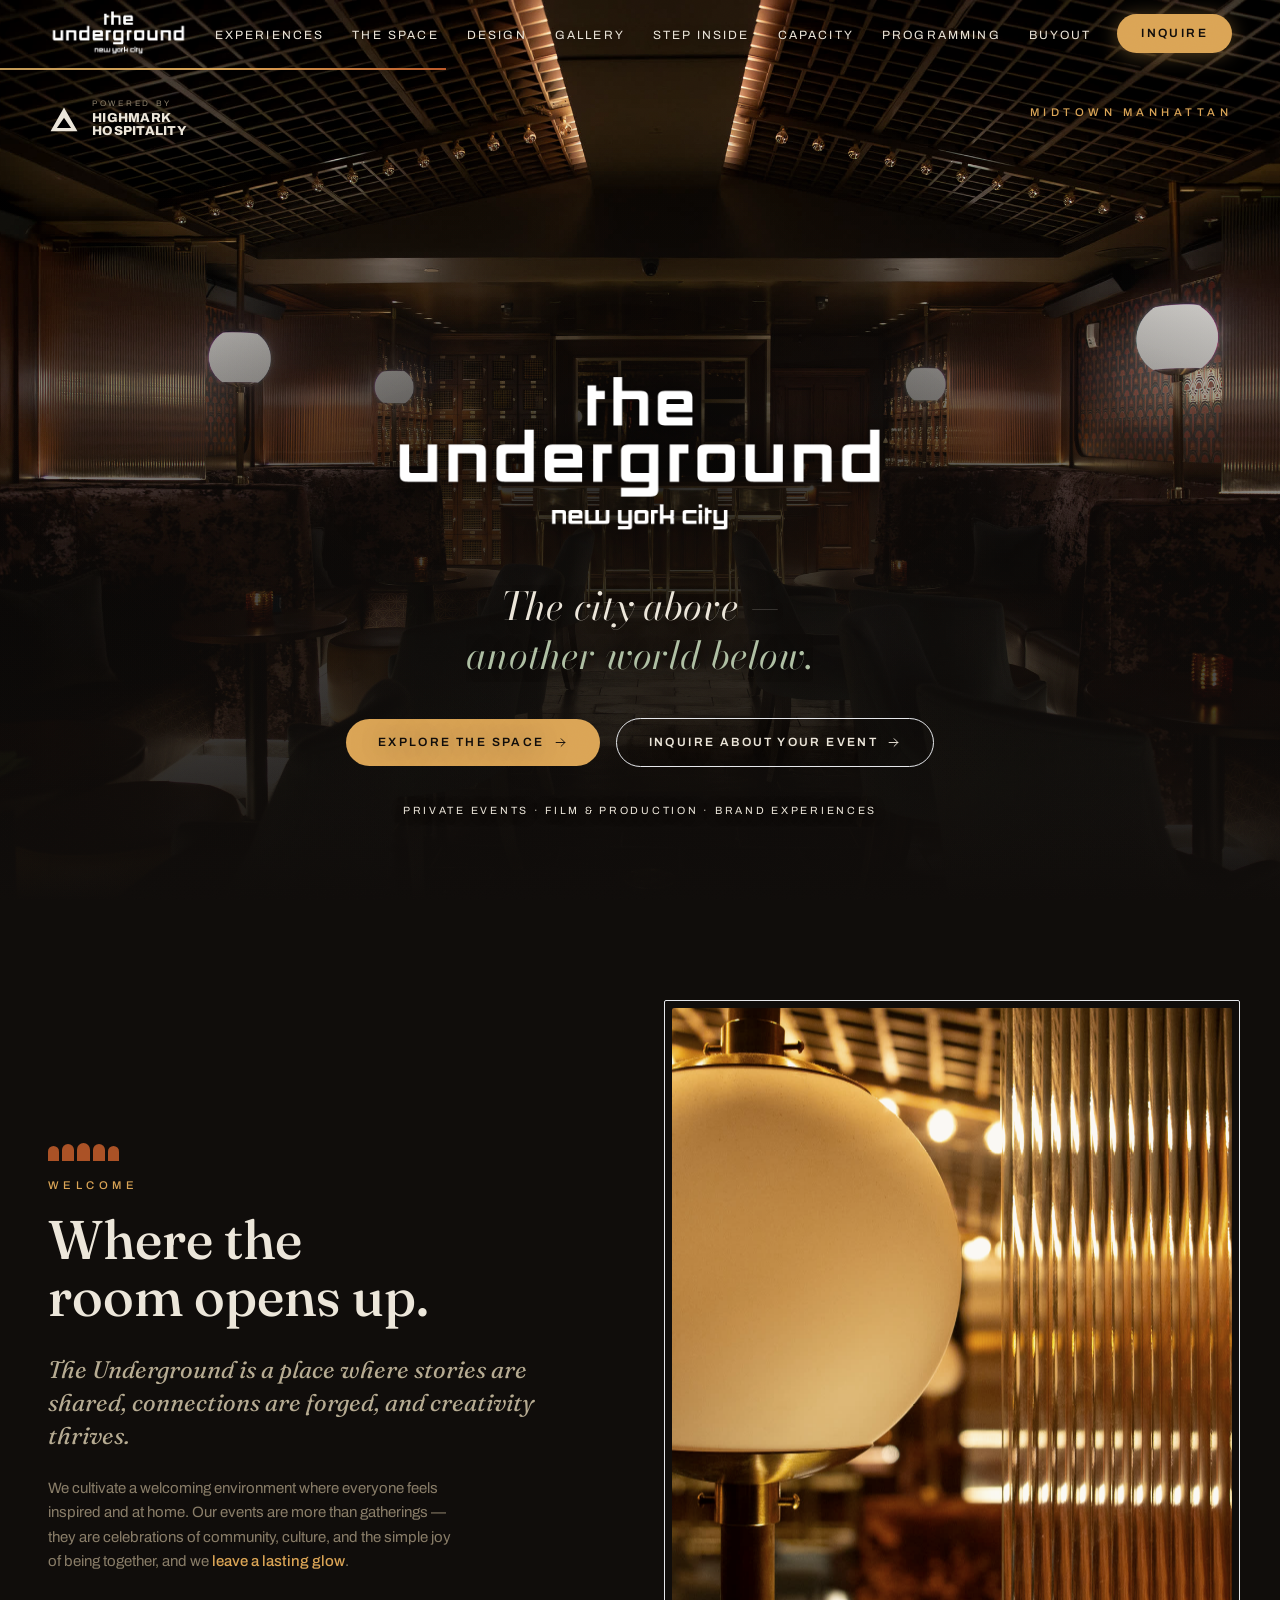
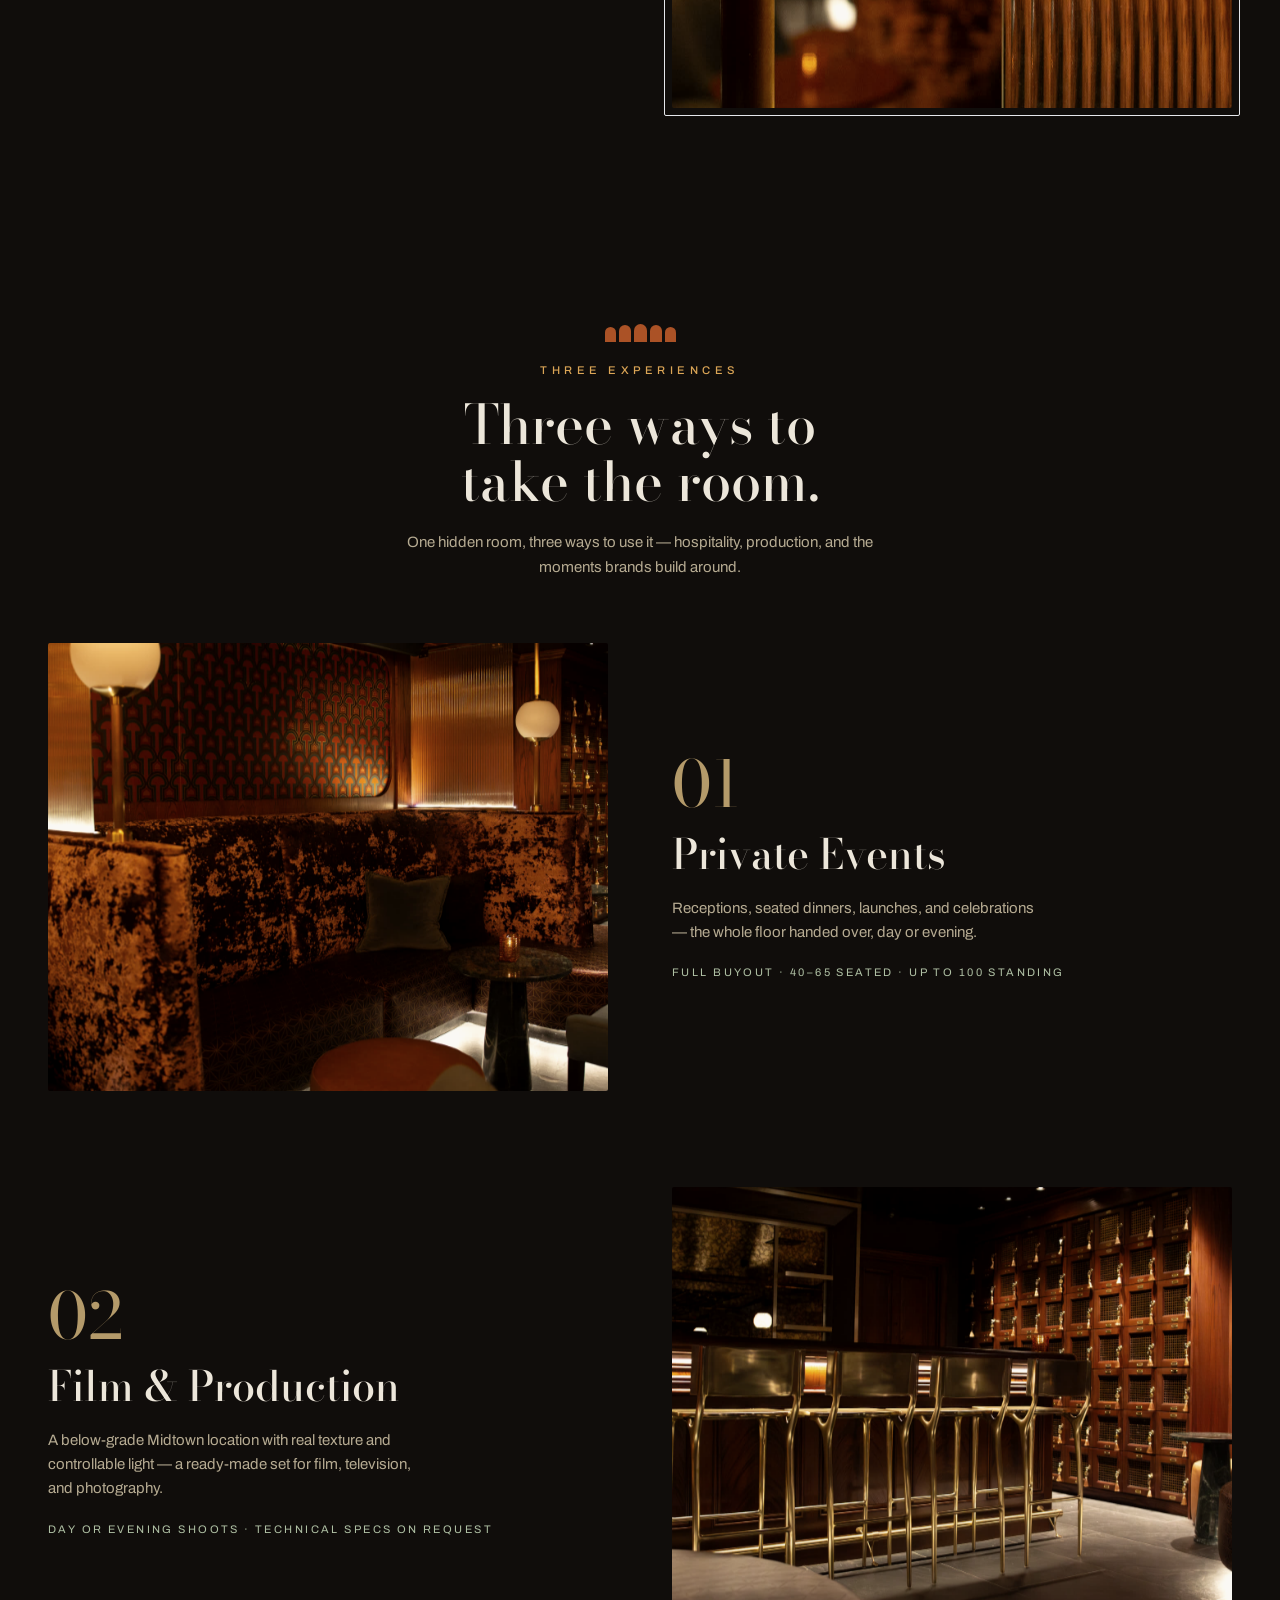
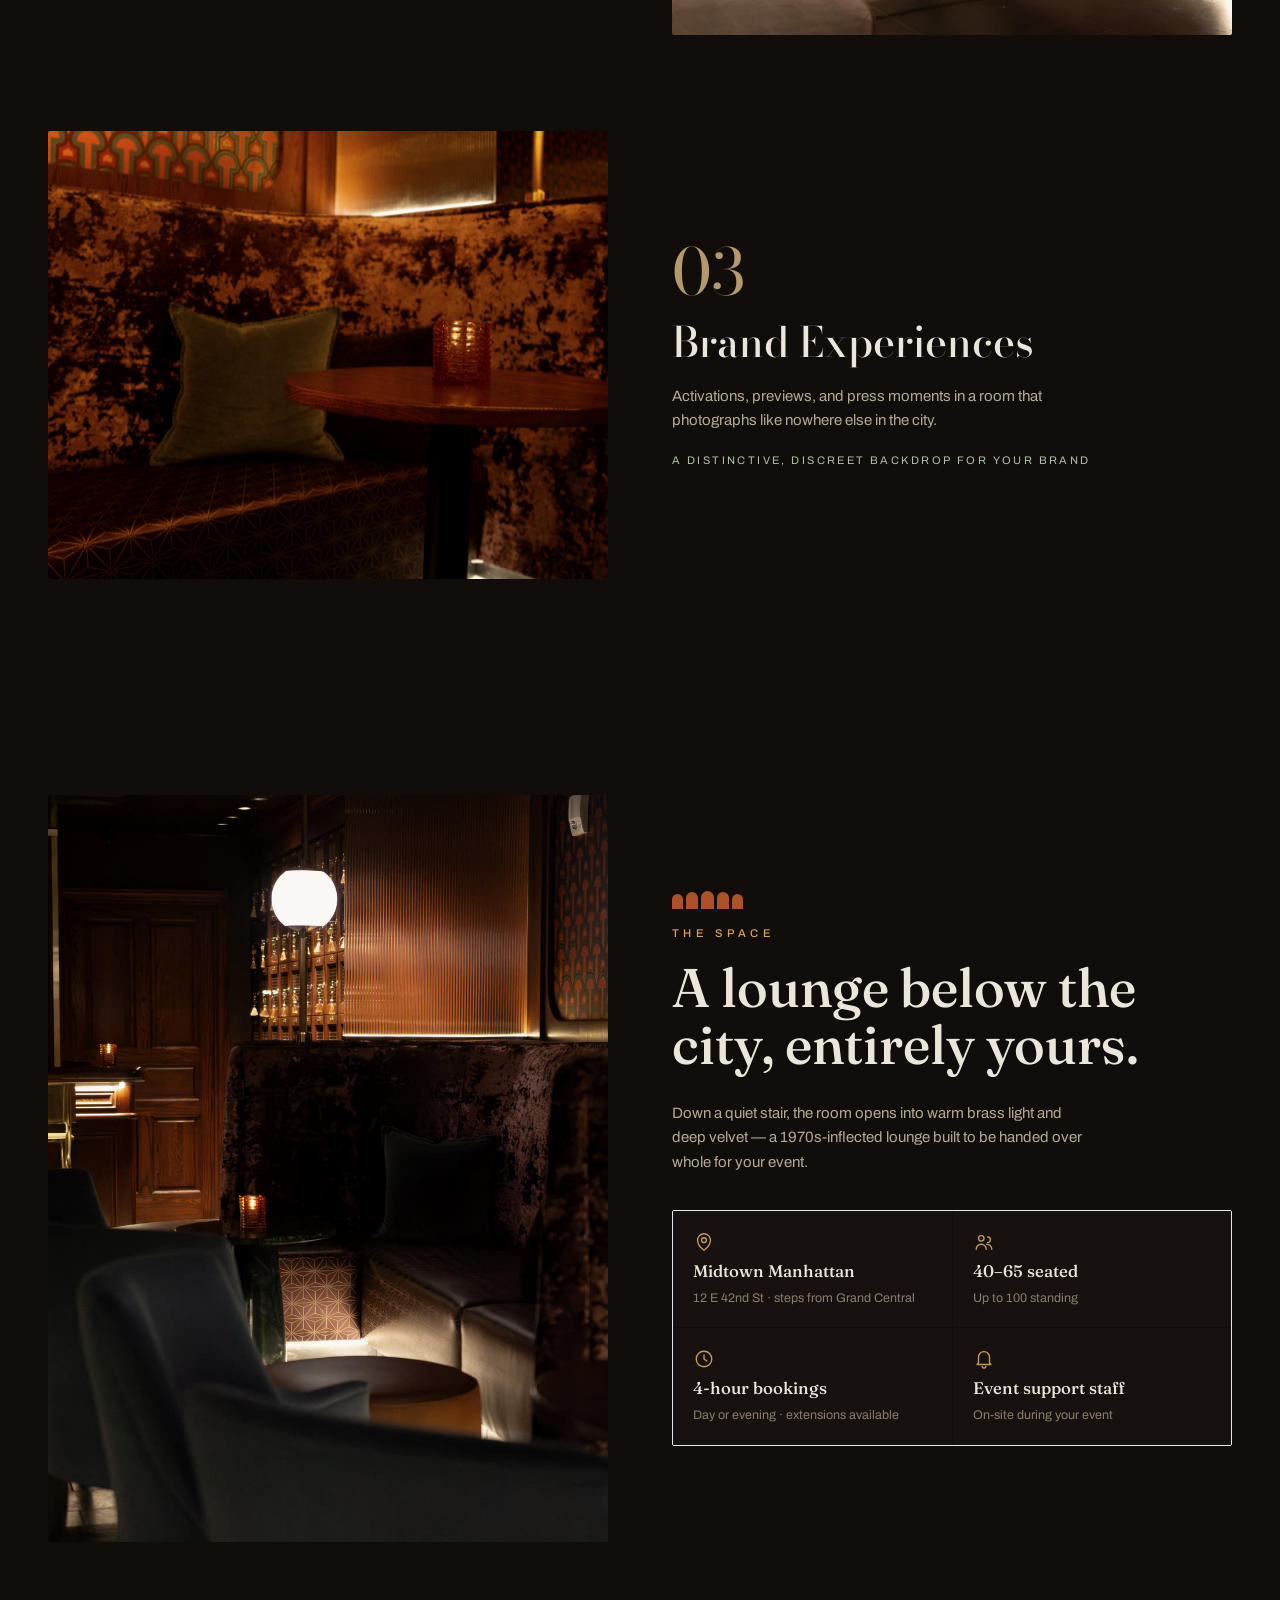
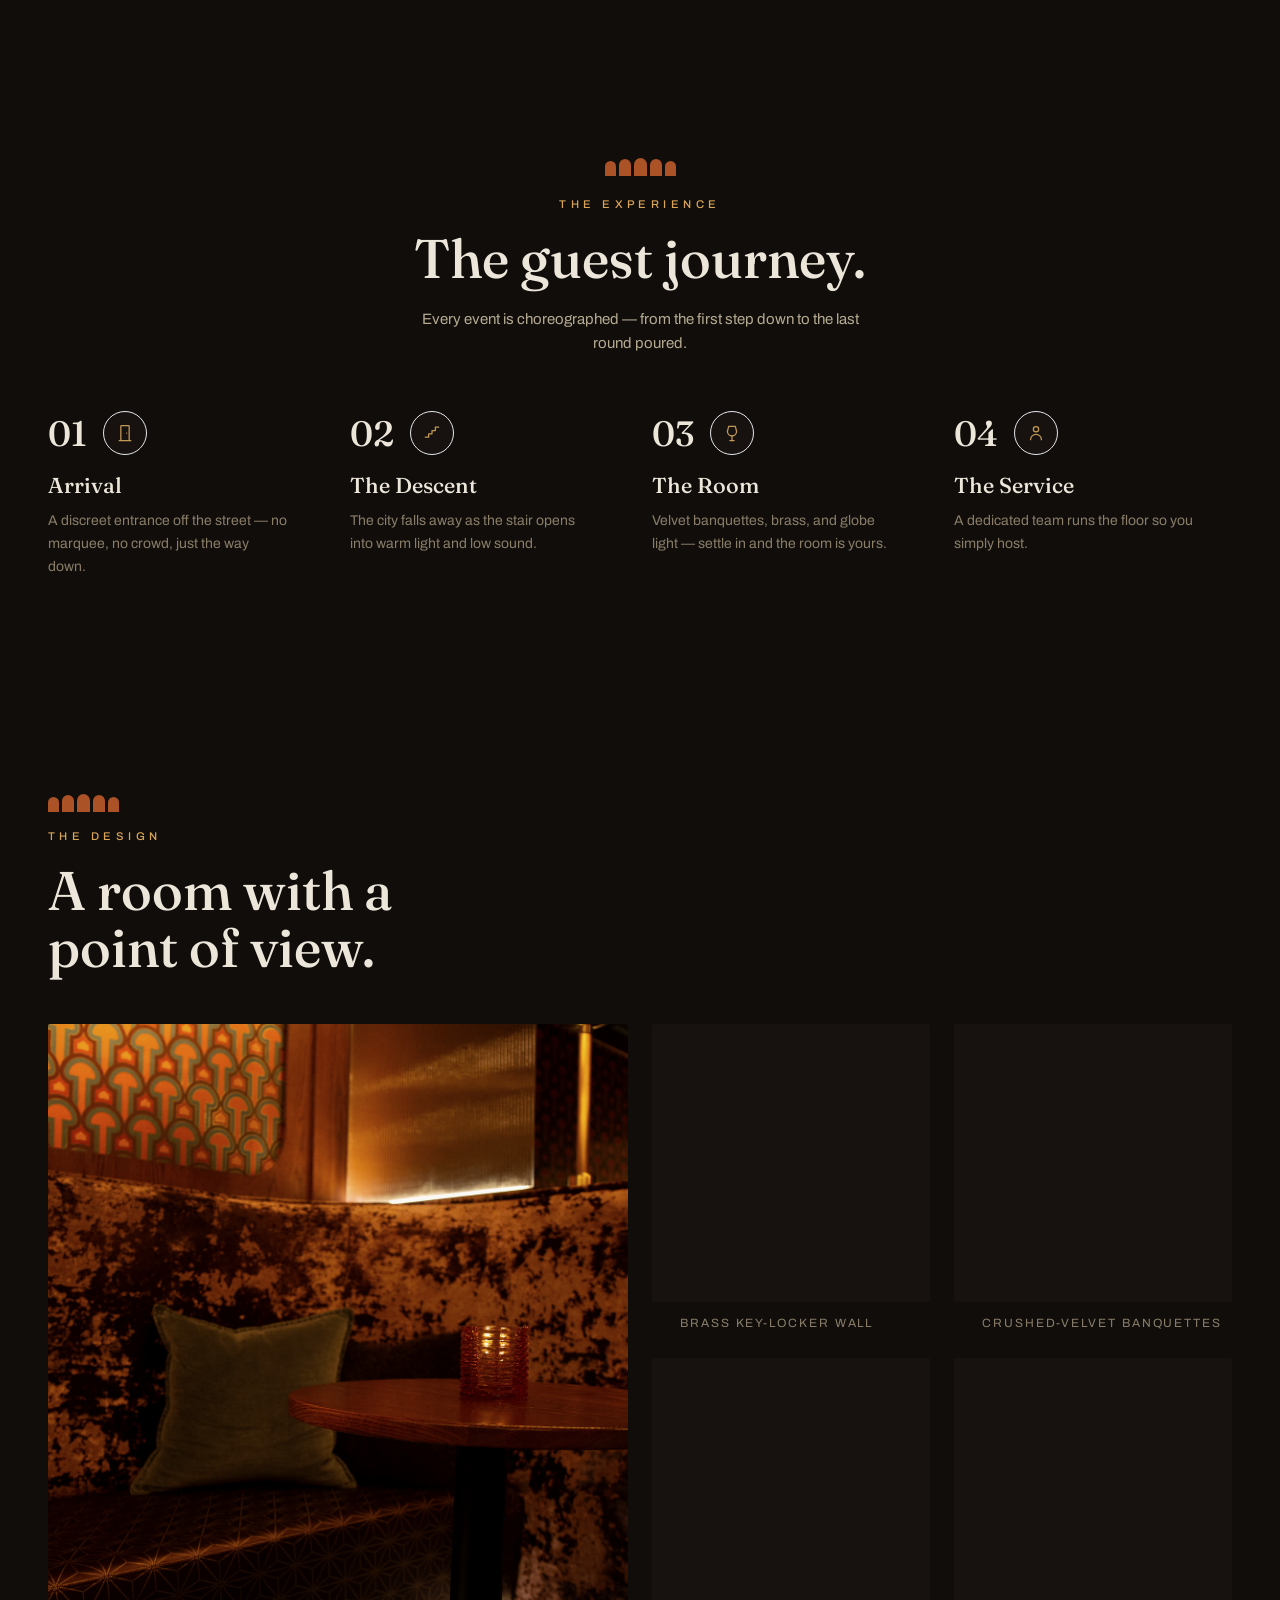
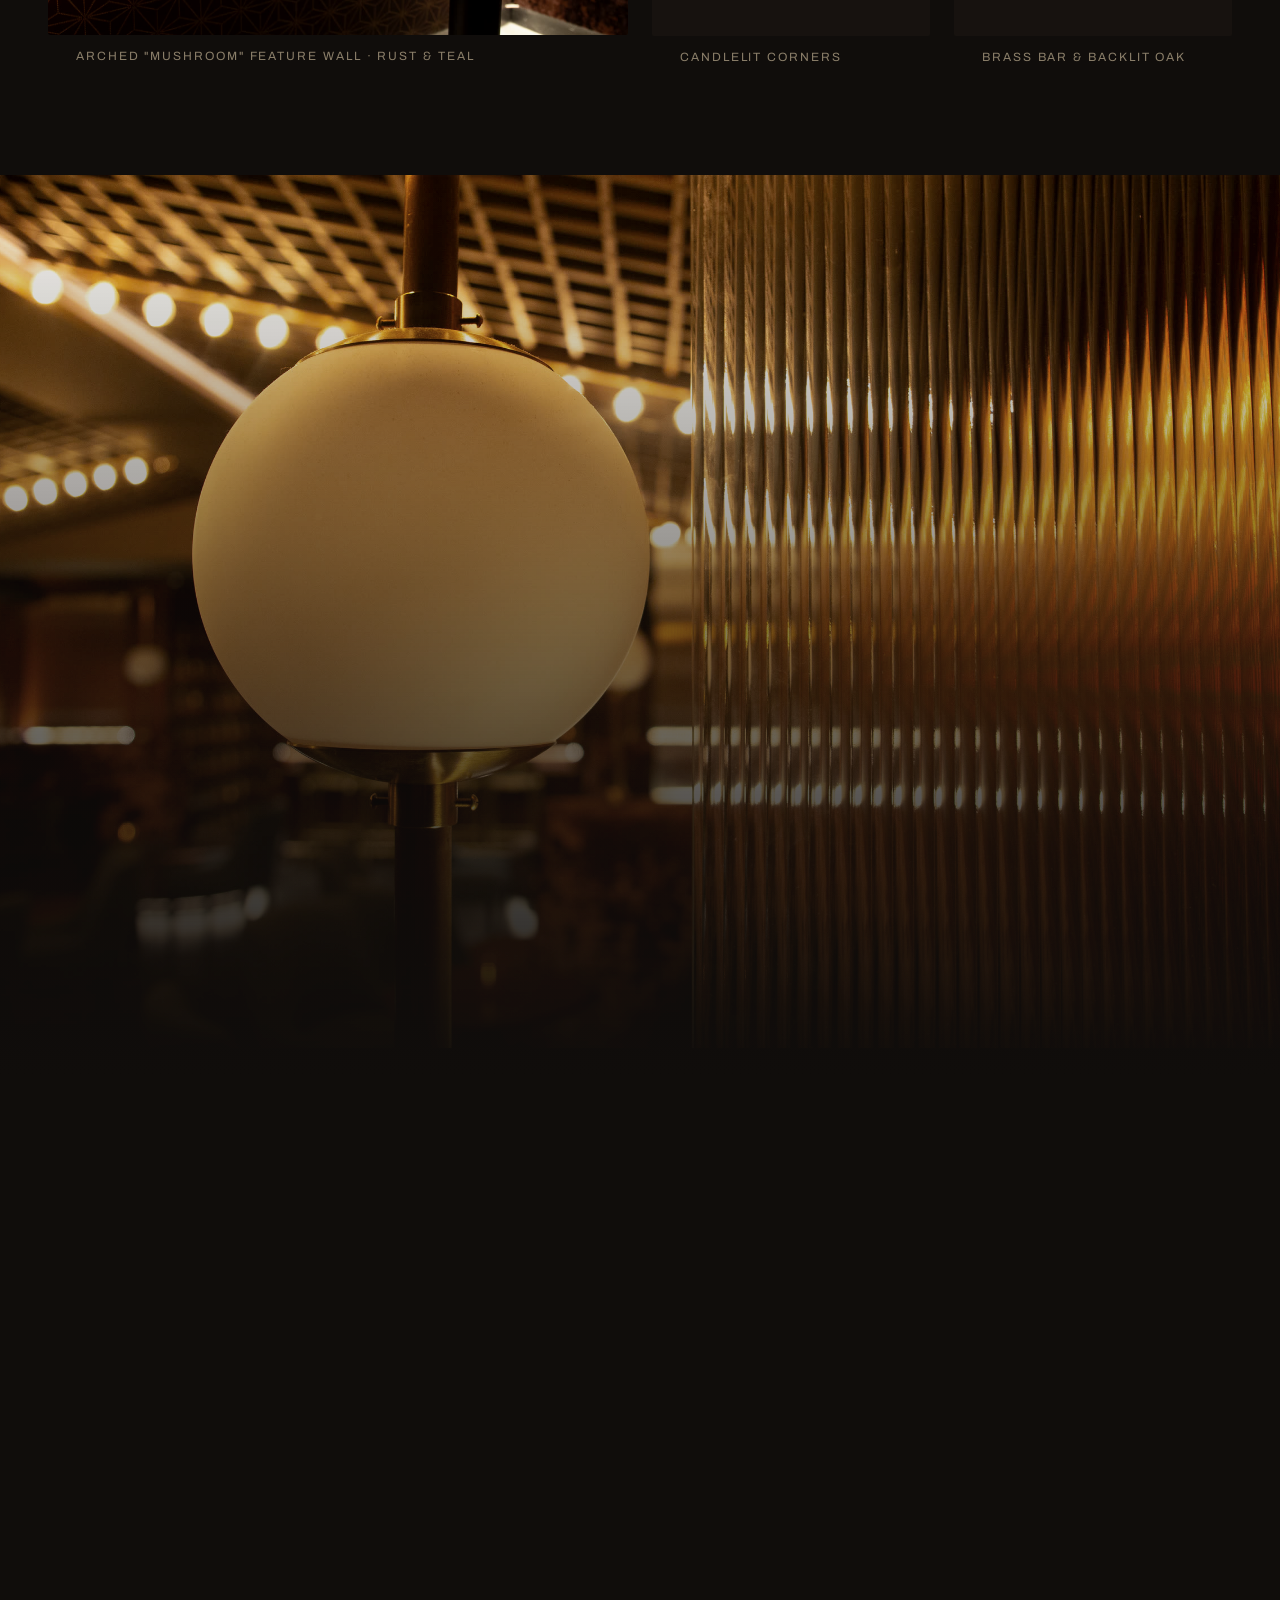
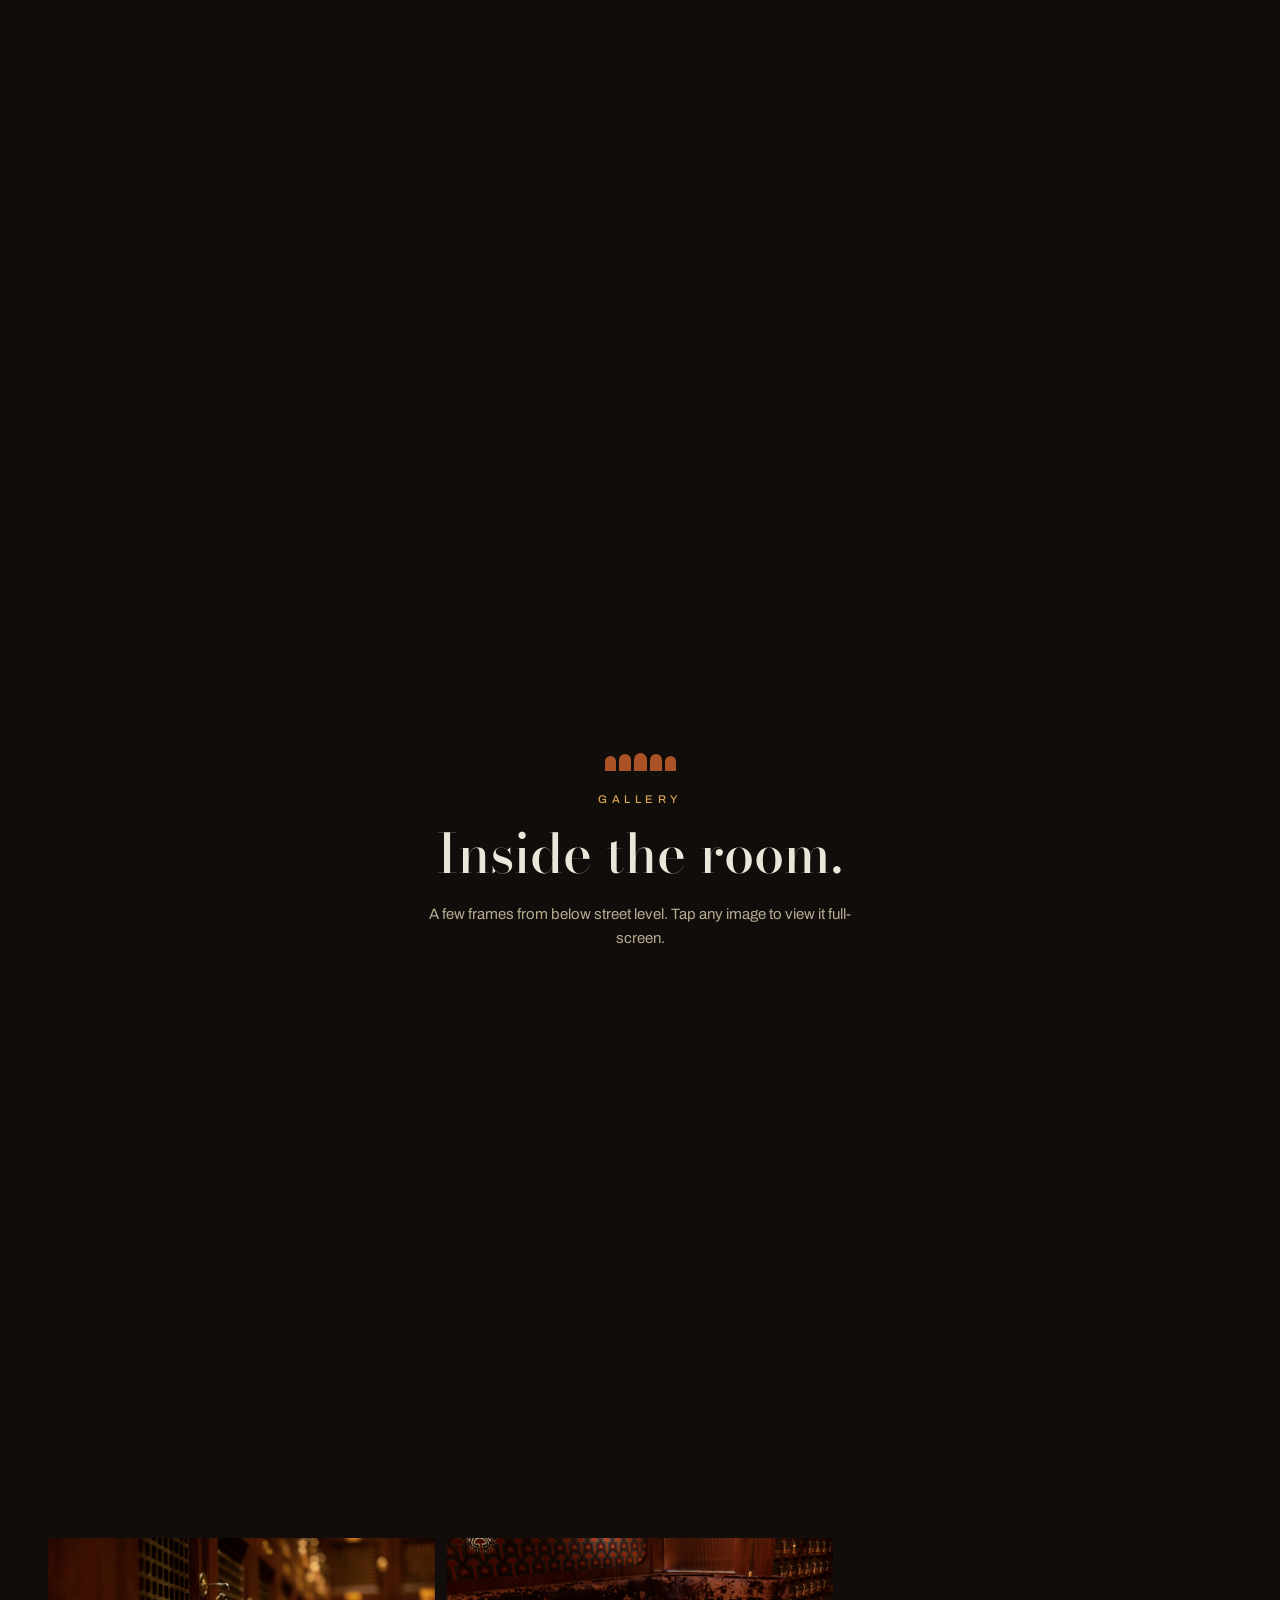
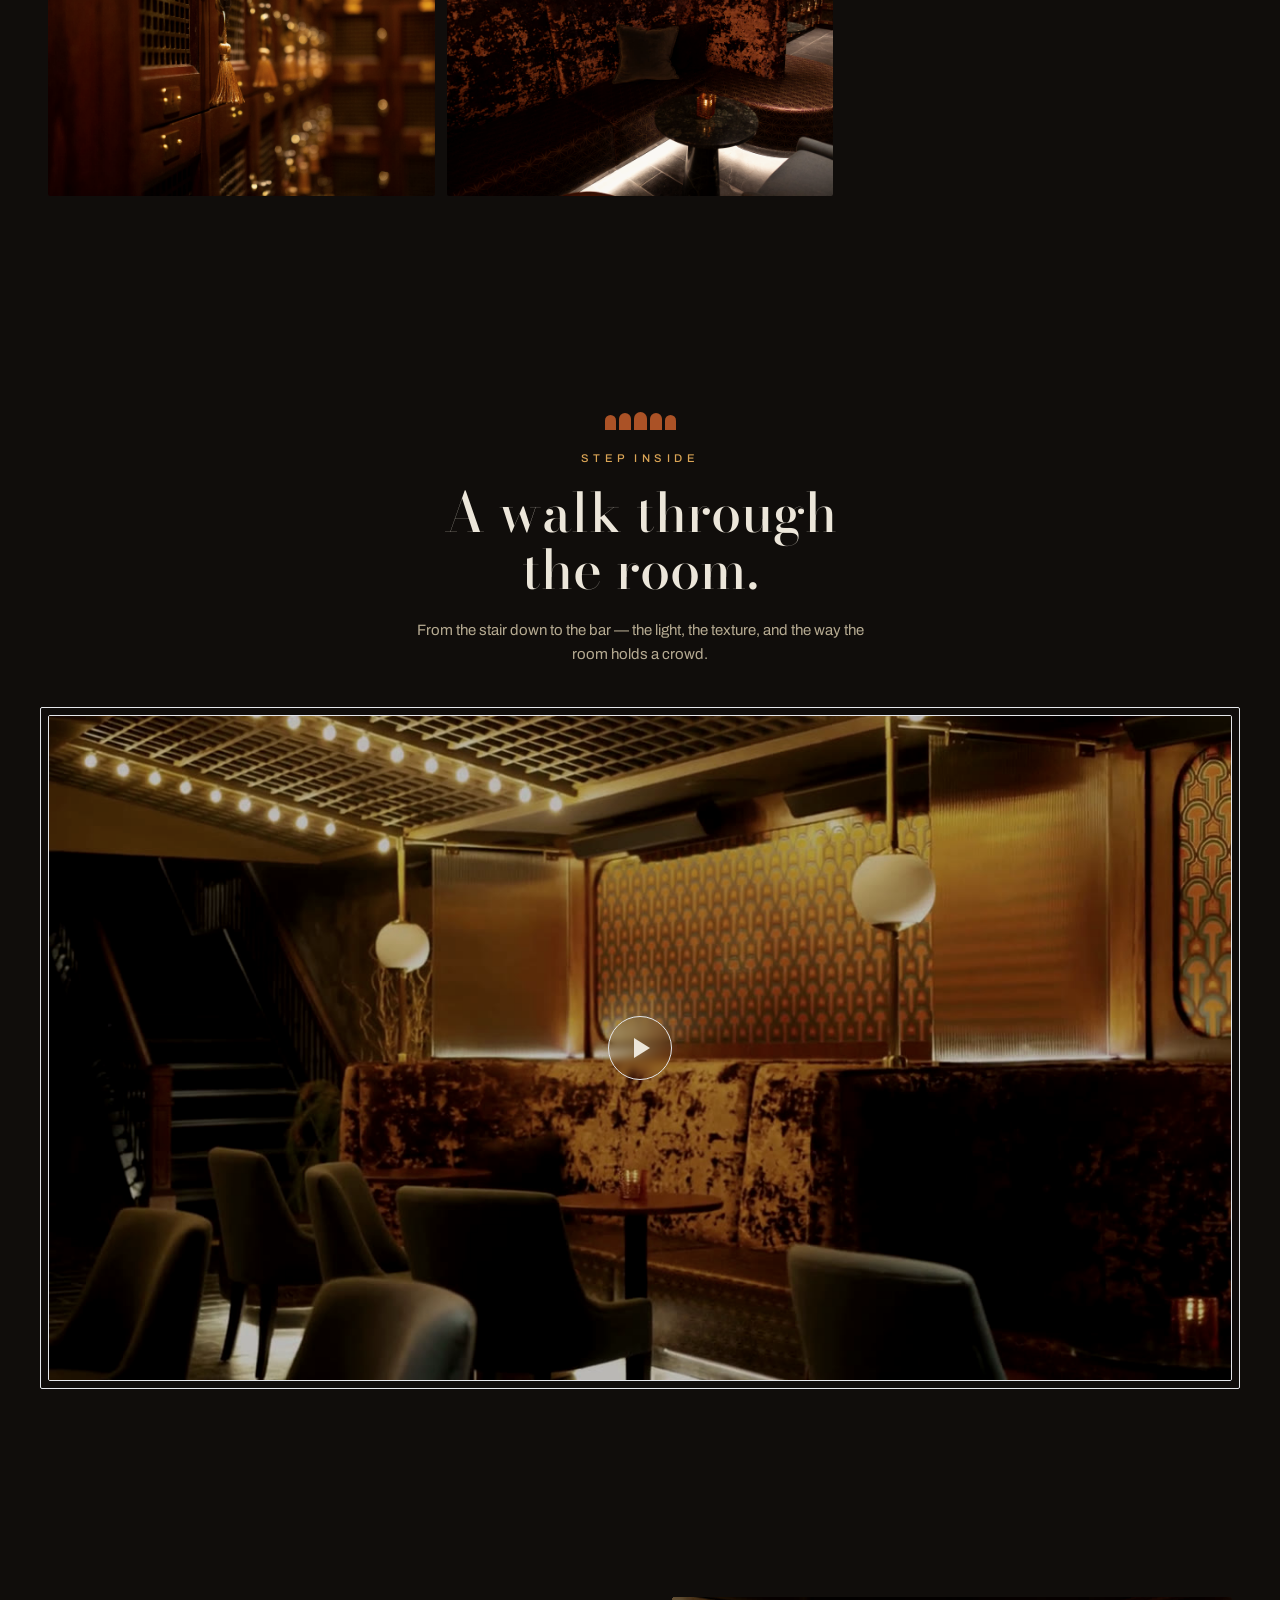
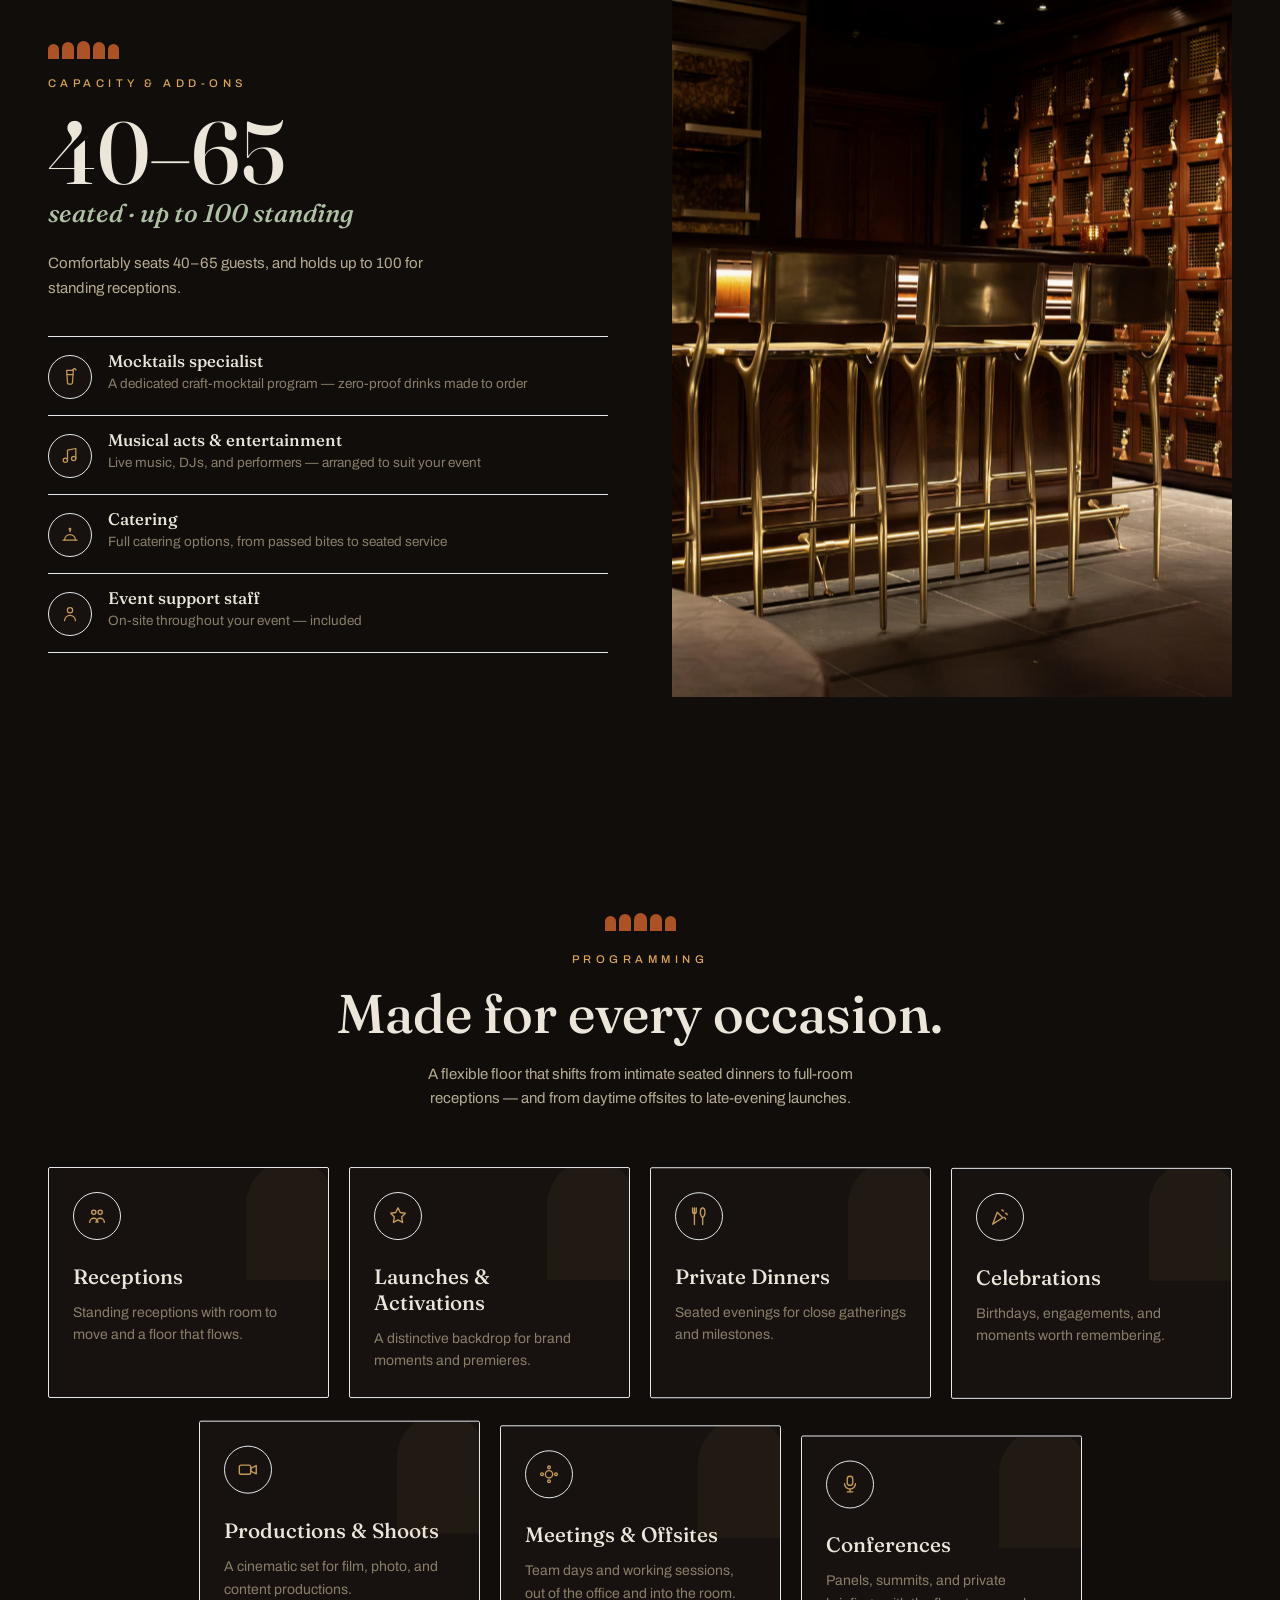
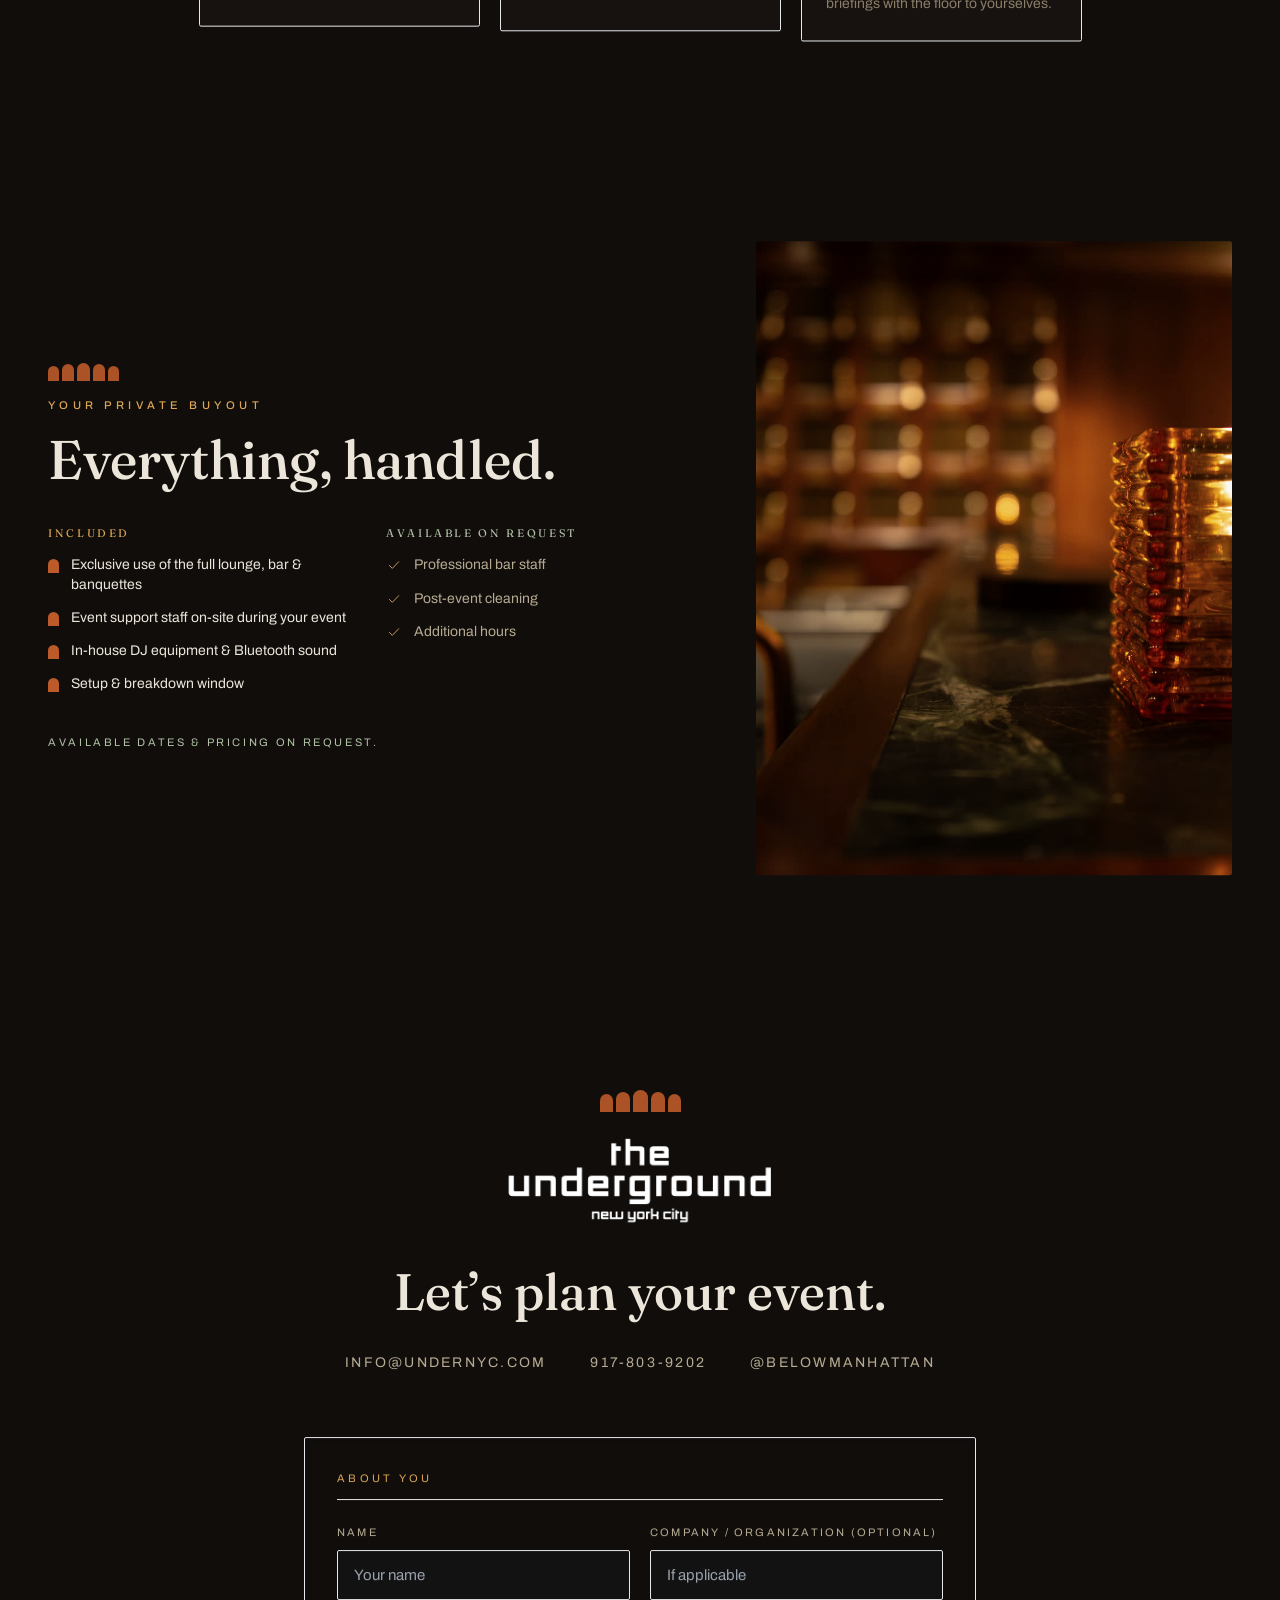
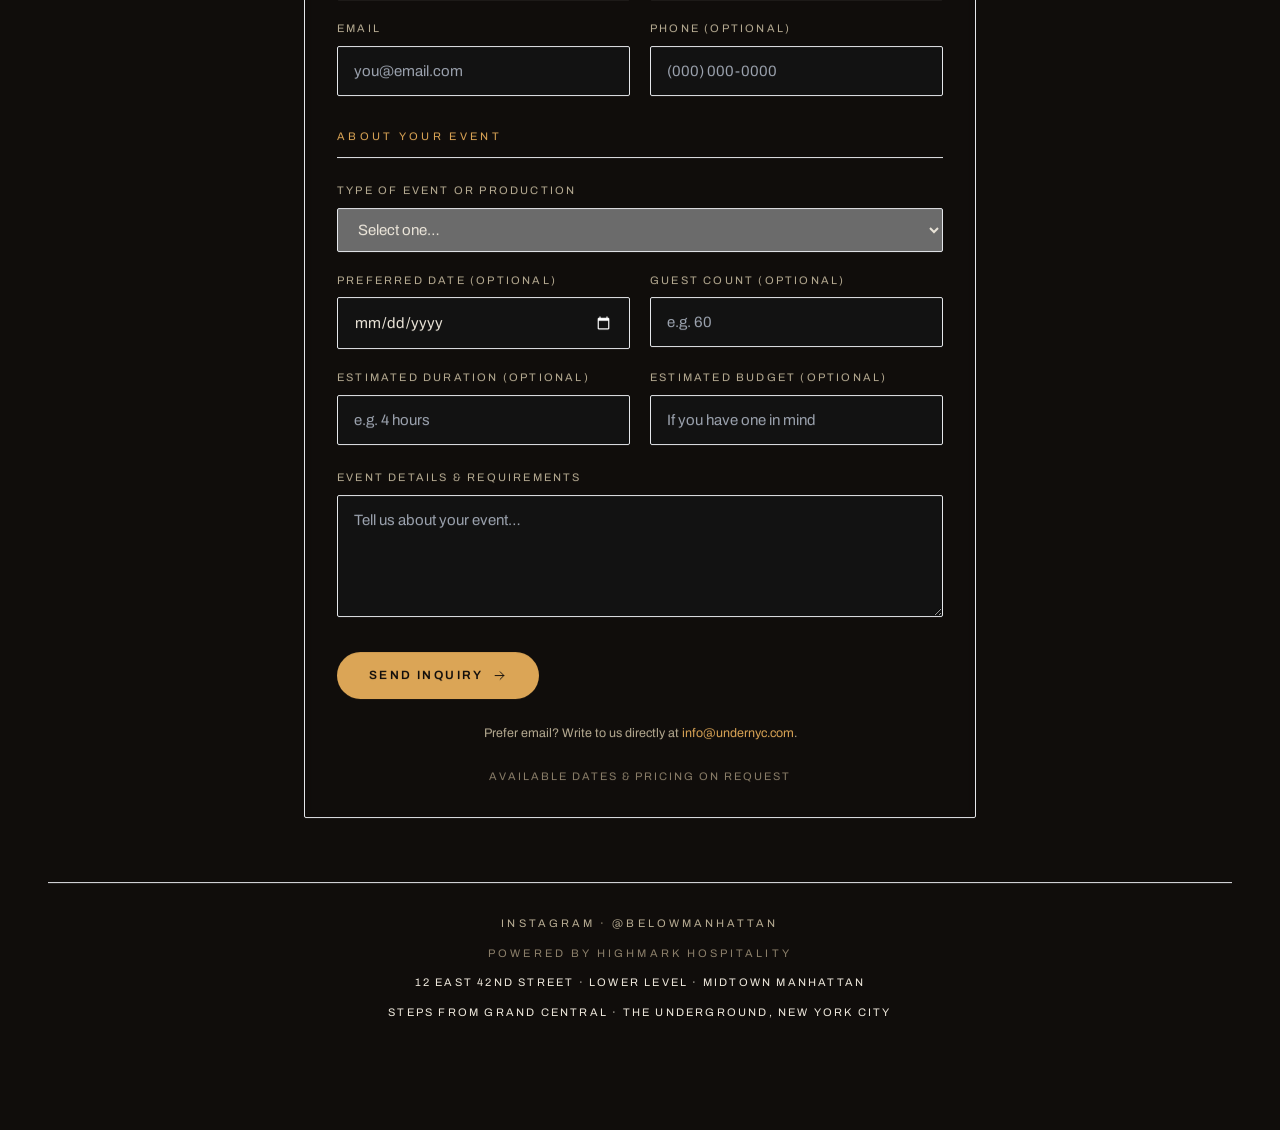
==== commit 1c2fe53c: "Make Inquire a solid amber pill so it stands out Co-Authored-By: Claude Opus 4.8 <noreply@anthropic." ====
--- a/index.html
+++ b/index.html
@@ -72,8 +72,8 @@
     />
 
     <title>The Underground — Private Events · New York City</title>
-    <script type="module" crossorigin src="./assets/index-Curw_RMW.js"></script>
-    <link rel="stylesheet" crossorigin href="./assets/index-CLAEoDnS.css">
+    <script type="module" crossorigin src="./assets/index-BCJpImY7.js"></script>
+    <link rel="stylesheet" crossorigin href="./assets/index-DESB9o09.css">
   </head>
   <body>
     <div id="root"></div>
--- a/assets/index-DESB9o09.css
+++ b/assets/index-DESB9o09.css
@@ -0,0 +1 @@
+*,:before,:after{--tw-border-spacing-x: 0;--tw-border-spacing-y: 0;--tw-translate-x: 0;--tw-translate-y: 0;--tw-rotate: 0;--tw-skew-x: 0;--tw-skew-y: 0;--tw-scale-x: 1;--tw-scale-y: 1;--tw-pan-x: ;--tw-pan-y: ;--tw-pinch-zoom: ;--tw-scroll-snap-strictness: proximity;--tw-gradient-from-position: ;--tw-gradient-via-position: ;--tw-gradient-to-position: ;--tw-ordinal: ;--tw-slashed-zero: ;--tw-numeric-figure: ;--tw-numeric-spacing: ;--tw-numeric-fraction: ;--tw-ring-inset: ;--tw-ring-offset-width: 0px;--tw-ring-offset-color: #fff;--tw-ring-color: rgb(59 130 246 / .5);--tw-ring-offset-shadow: 0 0 #0000;--tw-ring-shadow: 0 0 #0000;--tw-shadow: 0 0 #0000;--tw-shadow-colored: 0 0 #0000;--tw-blur: ;--tw-brightness: ;--tw-contrast: ;--tw-grayscale: ;--tw-hue-rotate: ;--tw-invert: ;--tw-saturate: ;--tw-sepia: ;--tw-drop-shadow: ;--tw-backdrop-blur: ;--tw-backdrop-brightness: ;--tw-backdrop-contrast: ;--tw-backdrop-grayscale: ;--tw-backdrop-hue-rotate: ;--tw-backdrop-invert: ;--tw-backdrop-opacity: ;--tw-backdrop-saturate: ;--tw-backdrop-sepia: ;--tw-contain-size: ;--tw-contain-layout: ;--tw-contain-paint: ;--tw-contain-style: }::backdrop{--tw-border-spacing-x: 0;--tw-border-spacing-y: 0;--tw-translate-x: 0;--tw-translate-y: 0;--tw-rotate: 0;--tw-skew-x: 0;--tw-skew-y: 0;--tw-scale-x: 1;--tw-scale-y: 1;--tw-pan-x: ;--tw-pan-y: ;--tw-pinch-zoom: ;--tw-scroll-snap-strictness: proximity;--tw-gradient-from-position: ;--tw-gradient-via-position: ;--tw-gradient-to-position: ;--tw-ordinal: ;--tw-slashed-zero: ;--tw-numeric-figure: ;--tw-numeric-spacing: ;--tw-numeric-fraction: ;--tw-ring-inset: ;--tw-ring-offset-width: 0px;--tw-ring-offset-color: #fff;--tw-ring-color: rgb(59 130 246 / .5);--tw-ring-offset-shadow: 0 0 #0000;--tw-ring-shadow: 0 0 #0000;--tw-shadow: 0 0 #0000;--tw-shadow-colored: 0 0 #0000;--tw-blur: ;--tw-brightness: ;--tw-contrast: ;--tw-grayscale: ;--tw-hue-rotate: ;--tw-invert: ;--tw-saturate: ;--tw-sepia: ;--tw-drop-shadow: ;--tw-backdrop-blur: ;--tw-backdrop-brightness: ;--tw-backdrop-contrast: ;--tw-backdrop-grayscale: ;--tw-backdrop-hue-rotate: ;--tw-backdrop-invert: ;--tw-backdrop-opacity: ;--tw-backdrop-saturate: ;--tw-backdrop-sepia: ;--tw-contain-size: ;--tw-contain-layout: ;--tw-contain-paint: ;--tw-contain-style: }*,:before,:after{box-sizing:border-box;border-width:0;border-style:solid;border-color:#e5e7eb}:before,:after{--tw-content: ""}html,:host{line-height:1.5;-webkit-text-size-adjust:100%;-moz-tab-size:4;-o-tab-size:4;tab-size:4;font-family:ui-sans-serif,system-ui,sans-serif,"Apple Color Emoji","Segoe UI Emoji",Segoe UI Symbol,"Noto Color Emoji";font-feature-settings:normal;font-variation-settings:normal;-webkit-tap-highlight-color:transparent}body{margin:0;line-height:inherit}hr{height:0;color:inherit;border-top-width:1px}abbr:where([title]){-webkit-text-decoration:underline dotted;text-decoration:underline dotted}h1,h2,h3,h4,h5,h6{font-size:inherit;font-weight:inherit}a{color:inherit;text-decoration:inherit}b,strong{font-weight:bolder}code,kbd,samp,pre{font-family:ui-monospace,SFMono-Regular,Menlo,Monaco,Consolas,Liberation Mono,Courier New,monospace;font-feature-settings:normal;font-variation-settings:normal;font-size:1em}small{font-size:80%}sub,sup{font-size:75%;line-height:0;position:relative;vertical-align:baseline}sub{bottom:-.25em}sup{top:-.5em}table{text-indent:0;border-color:inherit;border-collapse:collapse}button,input,optgroup,select,textarea{font-family:inherit;font-feature-settings:inherit;font-variation-settings:inherit;font-size:100%;font-weight:inherit;line-height:inherit;letter-spacing:inherit;color:inherit;margin:0;padding:0}button,select{text-transform:none}button,input:where([type=button]),input:where([type=reset]),input:where([type=submit]){-webkit-appearance:button;background-color:transparent;background-image:none}:-moz-focusring{outline:auto}:-moz-ui-invalid{box-shadow:none}progress{vertical-align:baseline}::-webkit-inner-spin-button,::-webkit-outer-spin-button{height:auto}[type=search]{-webkit-appearance:textfield;outline-offset:-2px}::-webkit-search-decoration{-webkit-appearance:none}::-webkit-file-upload-button{-webkit-appearance:button;font:inherit}summary{display:list-item}blockquote,dl,dd,h1,h2,h3,h4,h5,h6,hr,figure,p,pre{margin:0}fieldset{margin:0;padding:0}legend{padding:0}ol,ul,menu{list-style:none;margin:0;padding:0}dialog{padding:0}textarea{resize:vertical}input::-moz-placeholder,textarea::-moz-placeholder{opacity:1;color:#9ca3af}input::placeholder,textarea::placeholder{opacity:1;color:#9ca3af}button,[role=button]{cursor:pointer}:disabled{cursor:default}img,svg,video,canvas,audio,iframe,embed,object{display:block;vertical-align:middle}img,video{max-width:100%;height:auto}[hidden]:where(:not([hidden=until-found])){display:none}*{-webkit-font-smoothing:antialiased;-moz-osx-font-smoothing:grayscale}html{scroll-behavior:auto;scroll-padding-top:4.5rem;overflow-x:clip}body{background-color:var(--ink);color:var(--cream);font-family:Archivo,system-ui,sans-serif;line-height:1.6}h1,h2,h3{font-family:Fraunces,Georgia,serif;line-height:1.05;text-wrap:balance}:focus-visible{outline:2px solid var(--amber);outline-offset:3px;border-radius:2px}::-moz-selection{background:#dba55647;color:var(--cream)}::selection{background:#dba55647;color:var(--cream)}.container{width:100%}@media (min-width: 640px){.container{max-width:640px}}@media (min-width: 768px){.container{max-width:768px}}@media (min-width: 1024px){.container{max-width:1024px}}@media (min-width: 1280px){.container{max-width:1280px}}@media (min-width: 1536px){.container{max-width:1536px}}.eyebrow{font-family:Archivo,system-ui,sans-serif;text-transform:uppercase;letter-spacing:.4em;font-size:.7rem;font-weight:500;color:var(--amber)}.grade{filter:saturate(.82) contrast(1.04) brightness(.96) sepia(.06)}.section-pad{padding-block:clamp(4.5rem,12vh,9rem)}.sr-only{position:absolute;width:1px;height:1px;padding:0;margin:-1px;overflow:hidden;clip:rect(0,0,0,0);white-space:nowrap;border-width:0}.pointer-events-none{pointer-events:none}.visible{visibility:visible}.static{position:static}.fixed{position:fixed}.absolute{position:absolute}.relative{position:relative}.-inset-2{top:-.5rem;right:-.5rem;bottom:-.5rem;left:-.5rem}.inset-0{top:0;right:0;bottom:0;left:0}.inset-x-0{left:0;right:0}.-right-2{right:-.5rem}.-top-2{top:-.5rem}.-top-\[9\%\]{top:-9%}.bottom-0{bottom:0}.left-0{left:0}.left-1\/2{left:50%}.left-2{left:.5rem}.left-\[3\.2rem\]{left:3.2rem}.right-2{right:.5rem}.top-0{top:0}.top-1\.5{top:.375rem}.top-1\/2{top:50%}.top-3{top:.75rem}.top-6{top:1.5rem}.top-\[var\(--bar-h\)\]{top:var(--bar-h)}.-z-0{z-index:0}.-z-10{z-index:-10}.z-10{z-index:10}.z-40{z-index:40}.z-50{z-index:50}.z-\[55\]{z-index:55}.z-\[70\]{z-index:70}.z-\[80\]{z-index:80}.order-1{order:1}.order-2{order:2}.mx-auto{margin-left:auto;margin-right:auto}.mb-2{margin-bottom:.5rem}.mb-3{margin-bottom:.75rem}.mb-4{margin-bottom:1rem}.mb-5{margin-bottom:1.25rem}.mb-6{margin-bottom:1.5rem}.mb-7{margin-bottom:1.75rem}.ml-1{margin-left:.25rem}.mt-0\.5{margin-top:.125rem}.mt-1{margin-top:.25rem}.mt-10{margin-top:2.5rem}.mt-12{margin-top:3rem}.mt-14{margin-top:3.5rem}.mt-16{margin-top:4rem}.mt-2{margin-top:.5rem}.mt-3{margin-top:.75rem}.mt-4{margin-top:1rem}.mt-5{margin-top:1.25rem}.mt-6{margin-top:1.5rem}.mt-7{margin-top:1.75rem}.mt-8{margin-top:2rem}.mt-9{margin-top:2.25rem}.block{display:block}.inline-block{display:inline-block}.inline{display:inline}.flex{display:flex}.inline-flex{display:inline-flex}.table{display:table}.grid{display:grid}.contents{display:contents}.hidden{display:none}.aspect-\[3\/4\]{aspect-ratio:3/4}.aspect-\[4\/5\]{aspect-ratio:4/5}.aspect-\[5\/4\]{aspect-ratio:5/4}.aspect-square{aspect-ratio:1 / 1}.aspect-video{aspect-ratio:16 / 9}.h-1{height:.25rem}.h-1\/3{height:33.333333%}.h-10{height:2.5rem}.h-11{height:2.75rem}.h-12{height:3rem}.h-16{height:4rem}.h-3{height:.75rem}.h-9{height:2.25rem}.h-\[1\.5px\]{height:1.5px}.h-\[118\%\]{height:118%}.h-\[2px\]{height:2px}.h-\[80\%\]{height:80%}.h-\[var\(--bar-h\)\]{height:var(--bar-h)}.h-auto{height:auto}.h-full{height:100%}.h-px{height:1px}.max-h-full{max-height:100%}.min-h-\[100svh\]{min-height:100svh}.w-1{width:.25rem}.w-10{width:2.5rem}.w-11{width:2.75rem}.w-12{width:3rem}.w-16{width:4rem}.w-4{width:1rem}.w-40{width:10rem}.w-5{width:1.25rem}.w-9{width:2.25rem}.w-\[calc\(100\%-2rem\)\]{width:calc(100% - 2rem)}.w-full{width:100%}.w-px{width:1px}.max-w-2xl{max-width:42rem}.max-w-\[18ch\]{max-width:18ch}.max-w-\[20ch\]{max-width:20ch}.max-w-\[30ch\]{max-width:30ch}.max-w-\[42ch\]{max-width:42ch}.max-w-\[44ch\]{max-width:44ch}.max-w-\[46ch\]{max-width:46ch}.max-w-\[48ch\]{max-width:48ch}.max-w-\[52ch\]{max-width:52ch}.max-w-\[54ch\]{max-width:54ch}.max-w-editorial{max-width:78rem}.max-w-full{max-width:100%}.flex-1{flex:1 1 0%}.shrink-0{flex-shrink:0}.basis-full{flex-basis:100%}.origin-left{transform-origin:left}.origin-top{transform-origin:top}.-translate-x-1\/2{--tw-translate-x: -50%;transform:translate(var(--tw-translate-x),var(--tw-translate-y)) rotate(var(--tw-rotate)) skew(var(--tw-skew-x)) skewY(var(--tw-skew-y)) scaleX(var(--tw-scale-x)) scaleY(var(--tw-scale-y))}.-translate-y-1\/2{--tw-translate-y: -50%;transform:translate(var(--tw-translate-x),var(--tw-translate-y)) rotate(var(--tw-rotate)) skew(var(--tw-skew-x)) skewY(var(--tw-skew-y)) scaleX(var(--tw-scale-x)) scaleY(var(--tw-scale-y))}.translate-y-2{--tw-translate-y: .5rem;transform:translate(var(--tw-translate-x),var(--tw-translate-y)) rotate(var(--tw-rotate)) skew(var(--tw-skew-x)) skewY(var(--tw-skew-y)) scaleX(var(--tw-scale-x)) scaleY(var(--tw-scale-y))}.-rotate-45{--tw-rotate: -45deg;transform:translate(var(--tw-translate-x),var(--tw-translate-y)) rotate(var(--tw-rotate)) skew(var(--tw-skew-x)) skewY(var(--tw-skew-y)) scaleX(var(--tw-scale-x)) scaleY(var(--tw-scale-y))}.rotate-180{--tw-rotate: 180deg;transform:translate(var(--tw-translate-x),var(--tw-translate-y)) rotate(var(--tw-rotate)) skew(var(--tw-skew-x)) skewY(var(--tw-skew-y)) scaleX(var(--tw-scale-x)) scaleY(var(--tw-scale-y))}.rotate-45{--tw-rotate: 45deg;transform:translate(var(--tw-translate-x),var(--tw-translate-y)) rotate(var(--tw-rotate)) skew(var(--tw-skew-x)) skewY(var(--tw-skew-y)) scaleX(var(--tw-scale-x)) scaleY(var(--tw-scale-y))}.scale-x-0{--tw-scale-x: 0;transform:translate(var(--tw-translate-x),var(--tw-translate-y)) rotate(var(--tw-rotate)) skew(var(--tw-skew-x)) skewY(var(--tw-skew-y)) scaleX(var(--tw-scale-x)) scaleY(var(--tw-scale-y))}.select-none{-webkit-user-select:none;-moz-user-select:none;user-select:none}.resize-y{resize:vertical}.columns-2{-moz-columns:2;columns:2}.break-inside-avoid{-moz-column-break-inside:avoid;break-inside:avoid}.grid-cols-2{grid-template-columns:repeat(2,minmax(0,1fr))}.flex-col{flex-direction:column}.flex-wrap{flex-wrap:wrap}.place-items-center{place-items:center}.items-start{align-items:flex-start}.items-end{align-items:flex-end}.items-center{align-items:center}.justify-start{justify-content:flex-start}.justify-end{justify-content:flex-end}.justify-center{justify-content:center}.justify-between{justify-content:space-between}.gap-10{gap:2.5rem}.gap-16{gap:4rem}.gap-2{gap:.5rem}.gap-3{gap:.75rem}.gap-3\.5{gap:.875rem}.gap-4{gap:1rem}.gap-5{gap:1.25rem}.gap-6{gap:1.5rem}.gap-7{gap:1.75rem}.gap-8{gap:2rem}.gap-\[3px\]{gap:3px}.gap-px{gap:1px}.gap-y-12{row-gap:3rem}.divide-y>:not([hidden])~:not([hidden]){--tw-divide-y-reverse: 0;border-top-width:calc(1px * calc(1 - var(--tw-divide-y-reverse)));border-bottom-width:calc(1px * var(--tw-divide-y-reverse))}.self-start{align-self:flex-start}.overflow-hidden{overflow:hidden}.rounded{border-radius:.25rem}.rounded-full{border-radius:9999px}.rounded-sm{border-radius:.125rem}.border{border-width:1px}.border-y{border-top-width:1px;border-bottom-width:1px}.border-b{border-bottom-width:1px}.border-t{border-top-width:1px}.border-transparent{border-color:transparent}.bg-amber{background-color:var(--amber)}.bg-cream{background-color:var(--cream)}.bg-current{background-color:currentColor}.bg-panel{background-color:var(--panel)}.bg-gradient-to-b{background-image:linear-gradient(to bottom,var(--tw-gradient-stops))}.bg-gradient-to-r{background-image:linear-gradient(to right,var(--tw-gradient-stops))}.bg-gradient-to-t{background-image:linear-gradient(to top,var(--tw-gradient-stops))}.from-brass{--tw-gradient-from: var(--brass) var(--tw-gradient-from-position);--tw-gradient-to: rgb(255 255 255 / 0) var(--tw-gradient-to-position);--tw-gradient-stops: var(--tw-gradient-from), var(--tw-gradient-to)}.from-champagne{--tw-gradient-from: var(--champagne) var(--tw-gradient-from-position);--tw-gradient-to: rgb(255 255 255 / 0) var(--tw-gradient-to-position);--tw-gradient-stops: var(--tw-gradient-from), var(--tw-gradient-to)}.from-ink{--tw-gradient-from: var(--ink) var(--tw-gradient-from-position);--tw-gradient-to: rgb(255 255 255 / 0) var(--tw-gradient-to-position);--tw-gradient-stops: var(--tw-gradient-from), var(--tw-gradient-to)}.from-transparent{--tw-gradient-from: transparent var(--tw-gradient-from-position);--tw-gradient-to: rgb(0 0 0 / 0) var(--tw-gradient-to-position);--tw-gradient-stops: var(--tw-gradient-from), var(--tw-gradient-to)}.via-amber{--tw-gradient-to: rgb(255 255 255 / 0) var(--tw-gradient-to-position);--tw-gradient-stops: var(--tw-gradient-from), var(--amber) var(--tw-gradient-via-position), var(--tw-gradient-to)}.to-ink{--tw-gradient-to: var(--ink) var(--tw-gradient-to-position)}.to-rust{--tw-gradient-to: var(--rust) var(--tw-gradient-to-position)}.to-transparent{--tw-gradient-to: transparent var(--tw-gradient-to-position)}.fill-cream{fill:var(--cream)}.object-contain{-o-object-fit:contain;object-fit:contain}.object-cover{-o-object-fit:cover;object-fit:cover}.p-3{padding:.75rem}.p-4{padding:1rem}.p-6{padding:1.5rem}.px-4{padding-left:1rem;padding-right:1rem}.px-5{padding-left:1.25rem;padding-right:1.25rem}.px-6{padding-left:1.5rem;padding-right:1.5rem}.px-8{padding-left:2rem;padding-right:2rem}.py-1\.5{padding-top:.375rem;padding-bottom:.375rem}.py-2\.5{padding-top:.625rem;padding-bottom:.625rem}.py-3{padding-top:.75rem;padding-bottom:.75rem}.py-3\.5{padding-top:.875rem;padding-bottom:.875rem}.py-4{padding-top:1rem;padding-bottom:1rem}.pb-16{padding-bottom:4rem}.pb-3{padding-bottom:.75rem}.pb-4{padding-bottom:1rem}.pb-6{padding-bottom:1.5rem}.pb-\[0\.12em\]{padding-bottom:.12em}.pt-1{padding-top:.25rem}.pt-8{padding-top:2rem}.text-center{text-align:center}.align-bottom{vertical-align:bottom}.font-body{font-family:Archivo,system-ui,sans-serif}.font-display{font-family:Fraunces,Georgia,serif}.font-editorial{font-family:Bodoni Moda,Fraunces,Georgia,serif}.font-wordmark{font-family:Jura,Archivo,system-ui,sans-serif}.text-\[1\.05rem\]{font-size:1.05rem}.text-\[1\.35rem\]{font-size:1.35rem}.text-\[1\.3rem\]{font-size:1.3rem}.text-\[10\.5px\]{font-size:10.5px}.text-\[11px\]{font-size:11px}.text-\[12\.5px\]{font-size:12.5px}.text-\[12px\]{font-size:12px}.text-\[13\.5px\]{font-size:13.5px}.text-\[13px\]{font-size:13px}.text-\[14px\]{font-size:14px}.text-\[15px\]{font-size:15px}.text-\[2\.2rem\]{font-size:2.2rem}.text-\[clamp\(1\.15rem\,2vw\,1\.5rem\)\]{font-size:clamp(1.15rem,2vw,1.5rem)}.text-\[clamp\(1\.1rem\,2\.4vw\,1\.6rem\)\]{font-size:clamp(1.1rem,2.4vw,1.6rem)}.text-\[clamp\(1\.35rem\,3\.4vw\,2\.4rem\)\]{font-size:clamp(1.35rem,3.4vw,2.4rem)}.text-\[clamp\(1\.8rem\,4vw\,2\.6rem\)\]{font-size:clamp(1.8rem,4vw,2.6rem)}.text-\[clamp\(1\.9rem\,5\.5vw\,4rem\)\]{font-size:clamp(1.9rem,5.5vw,4rem)}.text-\[clamp\(1\.9rem\,5vw\,3\.2rem\)\]{font-size:clamp(1.9rem,5vw,3.2rem)}.text-\[clamp\(2\.6rem\,6vw\,4rem\)\]{font-size:clamp(2.6rem,6vw,4rem)}.text-\[clamp\(2rem\,5vw\,3\.4rem\)\]{font-size:clamp(2rem,5vw,3.4rem)}.text-\[clamp\(3\.4rem\,9vw\,5\.5rem\)\]{font-size:clamp(3.4rem,9vw,5.5rem)}.text-sm{font-size:.875rem;line-height:1.25rem}.font-extrabold{font-weight:800}.font-medium{font-weight:500}.font-normal{font-weight:400}.font-semibold{font-weight:600}.uppercase{text-transform:uppercase}.lowercase{text-transform:lowercase}.italic{font-style:italic}.leading-\[1\.08\]{line-height:1.08}.leading-\[1\.14\]{line-height:1.14}.leading-none{line-height:1}.leading-relaxed{line-height:1.625}.leading-snug{line-height:1.375}.leading-tight{line-height:1.25}.tracking-\[0\.16em\]{letter-spacing:.16em}.tracking-\[0\.18em\]{letter-spacing:.18em}.tracking-\[0\.22em\]{letter-spacing:.22em}.tracking-\[0\.24em\]{letter-spacing:.24em}.tracking-\[0\.26em\]{letter-spacing:.26em}.tracking-\[0\.28em\]{letter-spacing:.28em}.tracking-\[0\.2em\]{letter-spacing:.2em}.tracking-\[0\.3em\]{letter-spacing:.3em}.text-amber{color:var(--amber)}.text-brass{color:var(--brass)}.text-champagne{color:var(--champagne)}.text-cream{color:var(--cream)}.text-faint{color:var(--faint)}.text-ink{color:var(--ink)}.text-muted{color:var(--muted)}.text-sage{color:var(--sage)}.underline-offset-2{text-underline-offset:2px}.opacity-0{opacity:0}.opacity-100{opacity:1}.opacity-90{opacity:.9}.opacity-\[0\.045\]{opacity:.045}.opacity-\[0\.06\]{opacity:.06}.opacity-\[0\.12\]{opacity:.12}.opacity-\[0\.14\]{opacity:.14}.mix-blend-soft-light{mix-blend-mode:soft-light}.mix-blend-difference{mix-blend-mode:difference}.shadow-2xl{--tw-shadow: 0 25px 50px -12px rgb(0 0 0 / .25);--tw-shadow-colored: 0 25px 50px -12px var(--tw-shadow-color);box-shadow:var(--tw-ring-offset-shadow, 0 0 #0000),var(--tw-ring-shadow, 0 0 #0000),var(--tw-shadow)}.shadow-\[0_2px_20px_rgba\(219\,165\,86\,0\.4\)\]{--tw-shadow: 0 2px 20px rgba(219,165,86,.4);--tw-shadow-colored: 0 2px 20px var(--tw-shadow-color);box-shadow:var(--tw-ring-offset-shadow, 0 0 #0000),var(--tw-ring-shadow, 0 0 #0000),var(--tw-shadow)}.outline{outline-style:solid}.ring{--tw-ring-offset-shadow: var(--tw-ring-inset) 0 0 0 var(--tw-ring-offset-width) var(--tw-ring-offset-color);--tw-ring-shadow: var(--tw-ring-inset) 0 0 0 calc(3px + var(--tw-ring-offset-width)) var(--tw-ring-color);box-shadow:var(--tw-ring-offset-shadow),var(--tw-ring-shadow),var(--tw-shadow, 0 0 #0000)}.filter{filter:var(--tw-blur) var(--tw-brightness) var(--tw-contrast) var(--tw-grayscale) var(--tw-hue-rotate) var(--tw-invert) var(--tw-saturate) var(--tw-sepia) var(--tw-drop-shadow)}.backdrop-blur-lg{--tw-backdrop-blur: blur(16px);-webkit-backdrop-filter:var(--tw-backdrop-blur) var(--tw-backdrop-brightness) var(--tw-backdrop-contrast) var(--tw-backdrop-grayscale) var(--tw-backdrop-hue-rotate) var(--tw-backdrop-invert) var(--tw-backdrop-opacity) var(--tw-backdrop-saturate) var(--tw-backdrop-sepia);backdrop-filter:var(--tw-backdrop-blur) var(--tw-backdrop-brightness) var(--tw-backdrop-contrast) var(--tw-backdrop-grayscale) var(--tw-backdrop-hue-rotate) var(--tw-backdrop-invert) var(--tw-backdrop-opacity) var(--tw-backdrop-saturate) var(--tw-backdrop-sepia)}.backdrop-blur-md{--tw-backdrop-blur: blur(12px);-webkit-backdrop-filter:var(--tw-backdrop-blur) var(--tw-backdrop-brightness) var(--tw-backdrop-contrast) var(--tw-backdrop-grayscale) var(--tw-backdrop-hue-rotate) var(--tw-backdrop-invert) var(--tw-backdrop-opacity) var(--tw-backdrop-saturate) var(--tw-backdrop-sepia);backdrop-filter:var(--tw-backdrop-blur) var(--tw-backdrop-brightness) var(--tw-backdrop-contrast) var(--tw-backdrop-grayscale) var(--tw-backdrop-hue-rotate) var(--tw-backdrop-invert) var(--tw-backdrop-opacity) var(--tw-backdrop-saturate) var(--tw-backdrop-sepia)}.backdrop-blur-sm{--tw-backdrop-blur: blur(4px);-webkit-backdrop-filter:var(--tw-backdrop-blur) var(--tw-backdrop-brightness) var(--tw-backdrop-contrast) var(--tw-backdrop-grayscale) var(--tw-backdrop-hue-rotate) var(--tw-backdrop-invert) var(--tw-backdrop-opacity) var(--tw-backdrop-saturate) var(--tw-backdrop-sepia);backdrop-filter:var(--tw-backdrop-blur) var(--tw-backdrop-brightness) var(--tw-backdrop-contrast) var(--tw-backdrop-grayscale) var(--tw-backdrop-hue-rotate) var(--tw-backdrop-invert) var(--tw-backdrop-opacity) var(--tw-backdrop-saturate) var(--tw-backdrop-sepia)}.transition{transition-property:color,background-color,border-color,text-decoration-color,fill,stroke,opacity,box-shadow,transform,filter,backdrop-filter;transition-timing-function:cubic-bezier(.4,0,.2,1);transition-duration:.15s}.transition-\[color\,background-color\]{transition-property:color,background-color;transition-timing-function:cubic-bezier(.4,0,.2,1);transition-duration:.15s}.transition-all{transition-property:all;transition-timing-function:cubic-bezier(.4,0,.2,1);transition-duration:.15s}.transition-colors{transition-property:color,background-color,border-color,text-decoration-color,fill,stroke;transition-timing-function:cubic-bezier(.4,0,.2,1);transition-duration:.15s}.transition-opacity{transition-property:opacity;transition-timing-function:cubic-bezier(.4,0,.2,1);transition-duration:.15s}.transition-transform{transition-property:transform;transition-timing-function:cubic-bezier(.4,0,.2,1);transition-duration:.15s}.duration-200{transition-duration:.2s}.duration-300{transition-duration:.3s}.duration-500{transition-duration:.5s}.duration-700{transition-duration:.7s}.duration-\[1200ms\]{transition-duration:1.2s}.ease-editorial{transition-timing-function:cubic-bezier(.22,1,.36,1)}.will-change-transform{will-change:transform}.\[color-scheme\:dark\]{color-scheme:dark}.\[column-gap\:0\.75rem\]{-moz-column-gap:.75rem;column-gap:.75rem}.\[filter\:drop-shadow\(0_2px_9px_rgba\(0\,0\,0\,0\.6\)\)_drop-shadow\(0_0_34px_rgba\(0\,0\,0\,0\.5\)\)\]{filter:drop-shadow(0 2px 9px rgba(0,0,0,.6)) drop-shadow(0 0 34px rgba(0,0,0,.5))}.\[text-shadow\:0_1px_12px_rgba\(0\,0\,0\,0\.7\)\]{text-shadow:0 1px 12px rgba(0,0,0,.7)}.\[text-shadow\:0_1px_18px_rgba\(0\,0\,0\,0\.75\)\]{text-shadow:0 1px 18px rgba(0,0,0,.75)}.\[text-shadow\:0_1px_28px_rgba\(0\,0\,0\,0\.55\)\]{text-shadow:0 1px 28px rgba(0,0,0,.55)}.\[text-shadow\:0_1px_6px_rgba\(0\,0\,0\,0\.6\)\]{text-shadow:0 1px 6px rgba(0,0,0,.6)}:root{--ink: #100d0b;--panel: #17120f;--cream: #ece6da;--muted: #b6ab92;--faint: #8a7e69;--amber: #dba556;--brass: #c39a57;--rust: #bc5a2a;--sage: #afc0a4;--champagne: #b49a6a;--olive: #3b413a;--bar-h: 4.25rem;color-scheme:dark}@media (prefers-reduced-motion: reduce){html{scroll-behavior:auto}*,*:before,*:after{animation-duration:.001ms!important;animation-iteration-count:1!important;transition-duration:.001ms!important}}.hover\:-translate-y-px:hover{--tw-translate-y: -1px;transform:translate(var(--tw-translate-x),var(--tw-translate-y)) rotate(var(--tw-rotate)) skew(var(--tw-skew-x)) skewY(var(--tw-skew-y)) scaleX(var(--tw-scale-x)) scaleY(var(--tw-scale-y))}.hover\:border-amber:hover{border-color:var(--amber)}.hover\:bg-cream:hover{background-color:var(--cream)}.hover\:text-amber:hover{color:var(--amber)}.hover\:text-cream:hover{color:var(--cream)}.hover\:underline:hover{text-decoration-line:underline}.hover\:shadow-\[0_4px_26px_rgba\(219\,165\,86\,0\.55\)\]:hover{--tw-shadow: 0 4px 26px rgba(219,165,86,.55);--tw-shadow-colored: 0 4px 26px var(--tw-shadow-color);box-shadow:var(--tw-ring-offset-shadow, 0 0 #0000),var(--tw-ring-shadow, 0 0 #0000),var(--tw-shadow)}.focus\:not-sr-only:focus{position:static;width:auto;height:auto;padding:0;margin:0;overflow:visible;clip:auto;white-space:normal}.focus\:fixed:focus{position:fixed}.focus\:left-4:focus{left:1rem}.focus\:top-4:focus{top:1rem}.focus\:z-\[60\]:focus{z-index:60}.focus\:rounded-full:focus{border-radius:9999px}.focus\:border-amber:focus{border-color:var(--amber)}.focus\:bg-amber:focus{background-color:var(--amber)}.focus\:px-5:focus{padding-left:1.25rem;padding-right:1.25rem}.focus\:py-2:focus{padding-top:.5rem;padding-bottom:.5rem}.focus\:text-\[12px\]:focus{font-size:12px}.focus\:font-semibold:focus{font-weight:600}.focus\:uppercase:focus{text-transform:uppercase}.focus\:tracking-\[0\.2em\]:focus{letter-spacing:.2em}.focus\:text-ink:focus{color:var(--ink)}.focus\:outline-none:focus{outline:2px solid transparent;outline-offset:2px}.active\:scale-\[0\.97\]:active{--tw-scale-x: .97;--tw-scale-y: .97;transform:translate(var(--tw-translate-x),var(--tw-translate-y)) rotate(var(--tw-rotate)) skew(var(--tw-skew-x)) skewY(var(--tw-skew-y)) scaleX(var(--tw-scale-x)) scaleY(var(--tw-scale-y))}.group:hover .group-hover\:translate-x-1{--tw-translate-x: .25rem;transform:translate(var(--tw-translate-x),var(--tw-translate-y)) rotate(var(--tw-rotate)) skew(var(--tw-skew-x)) skewY(var(--tw-skew-y)) scaleX(var(--tw-scale-x)) scaleY(var(--tw-scale-y))}.group:hover .group-hover\:translate-y-0{--tw-translate-y: 0px;transform:translate(var(--tw-translate-x),var(--tw-translate-y)) rotate(var(--tw-rotate)) skew(var(--tw-skew-x)) skewY(var(--tw-skew-y)) scaleX(var(--tw-scale-x)) scaleY(var(--tw-scale-y))}.group:hover .group-hover\:scale-105{--tw-scale-x: 1.05;--tw-scale-y: 1.05;transform:translate(var(--tw-translate-x),var(--tw-translate-y)) rotate(var(--tw-rotate)) skew(var(--tw-skew-x)) skewY(var(--tw-skew-y)) scaleX(var(--tw-scale-x)) scaleY(var(--tw-scale-y))}.group:hover .group-hover\:scale-\[1\.06\]{--tw-scale-x: 1.06;--tw-scale-y: 1.06;transform:translate(var(--tw-translate-x),var(--tw-translate-y)) rotate(var(--tw-rotate)) skew(var(--tw-skew-x)) skewY(var(--tw-skew-y)) scaleX(var(--tw-scale-x)) scaleY(var(--tw-scale-y))}.group:hover .group-hover\:scale-x-100{--tw-scale-x: 1;transform:translate(var(--tw-translate-x),var(--tw-translate-y)) rotate(var(--tw-rotate)) skew(var(--tw-skew-x)) skewY(var(--tw-skew-y)) scaleX(var(--tw-scale-x)) scaleY(var(--tw-scale-y))}.group:hover .group-hover\:text-ink{color:var(--ink)}.group:hover .group-hover\:opacity-100{opacity:1}.group:hover .group-hover\:opacity-\[0\.12\]{opacity:.12}@media (min-width: 640px){.sm\:left-6{left:1.5rem}.sm\:right-6{right:1.5rem}.sm\:col-span-2{grid-column:span 2 / span 2}.sm\:block{display:block}.sm\:inline-block{display:inline-block}.sm\:basis-\[calc\(50\%-0\.625rem\)\]{flex-basis:calc(50% - .625rem)}.sm\:grid-cols-2{grid-template-columns:repeat(2,minmax(0,1fr))}.sm\:flex-row{flex-direction:row}.sm\:gap-24{gap:6rem}.sm\:gap-4{gap:1rem}.sm\:gap-5{gap:1.25rem}.sm\:gap-x-10{-moz-column-gap:2.5rem;column-gap:2.5rem}.sm\:p-5{padding:1.25rem}.sm\:p-8{padding:2rem}.sm\:px-8{padding-left:2rem;padding-right:2rem}.sm\:pb-20{padding-bottom:5rem}.sm\:pb-24{padding-bottom:6rem}}@media (min-width: 768px){.md\:order-1{order:1}.md\:order-2{order:2}.md\:block{display:block}.md\:aspect-\[3\/4\]{aspect-ratio:3/4}.md\:columns-3{-moz-columns:3;columns:3}.md\:grid-cols-2{grid-template-columns:repeat(2,minmax(0,1fr))}.md\:grid-cols-\[1\.15fr_0\.85fr\]{grid-template-columns:1.15fr .85fr}.md\:items-center{align-items:center}.md\:gap-16{gap:4rem}}@media (min-width: 1024px){.lg\:block{display:block}.lg\:flex{display:flex}.lg\:hidden{display:none}.lg\:aspect-auto{aspect-ratio:auto}.lg\:h-\[calc\(100\%-2rem\)\]{height:calc(100% - 2rem)}.lg\:basis-\[calc\(25\%-0\.9375rem\)\]{flex-basis:calc(25% - .9375rem)}.lg\:grid-cols-2{grid-template-columns:repeat(2,minmax(0,1fr))}.lg\:grid-cols-4{grid-template-columns:repeat(4,minmax(0,1fr))}.lg\:gap-x-6{-moz-column-gap:1.5rem;column-gap:1.5rem}}
